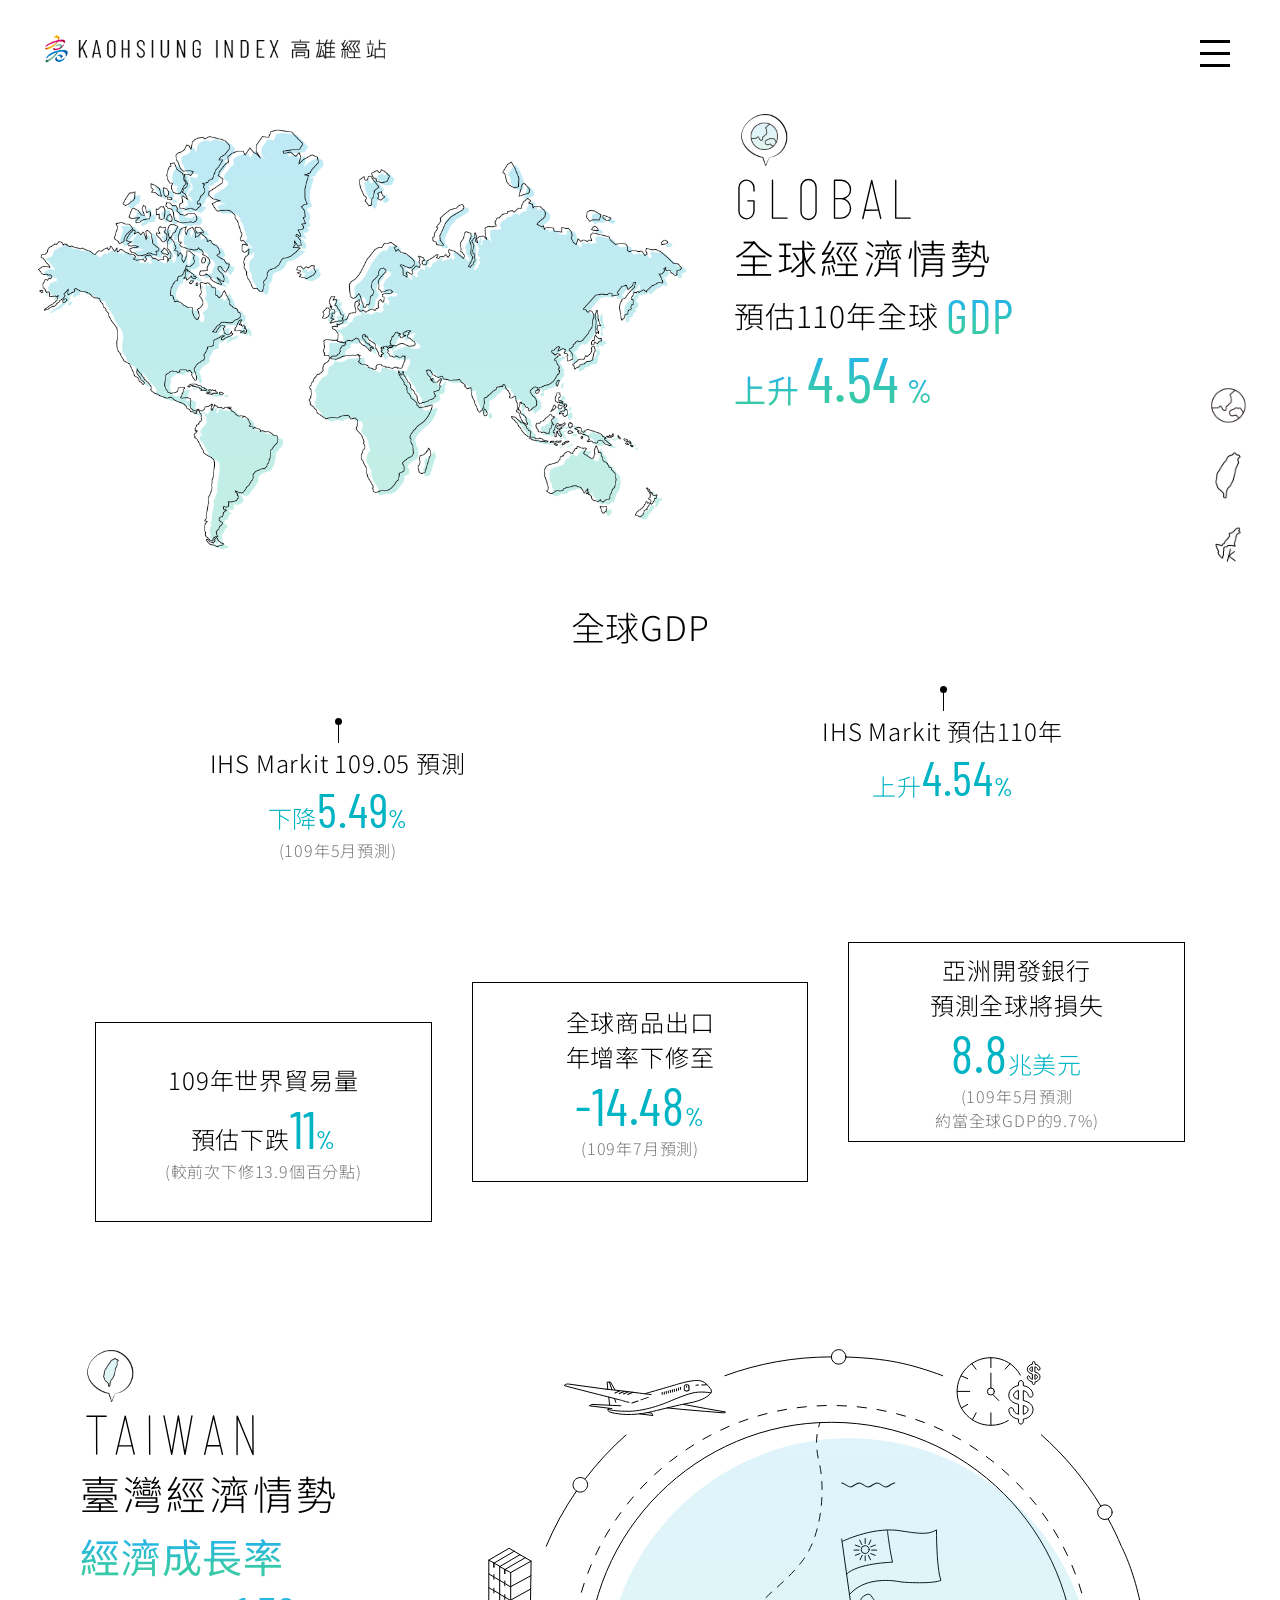
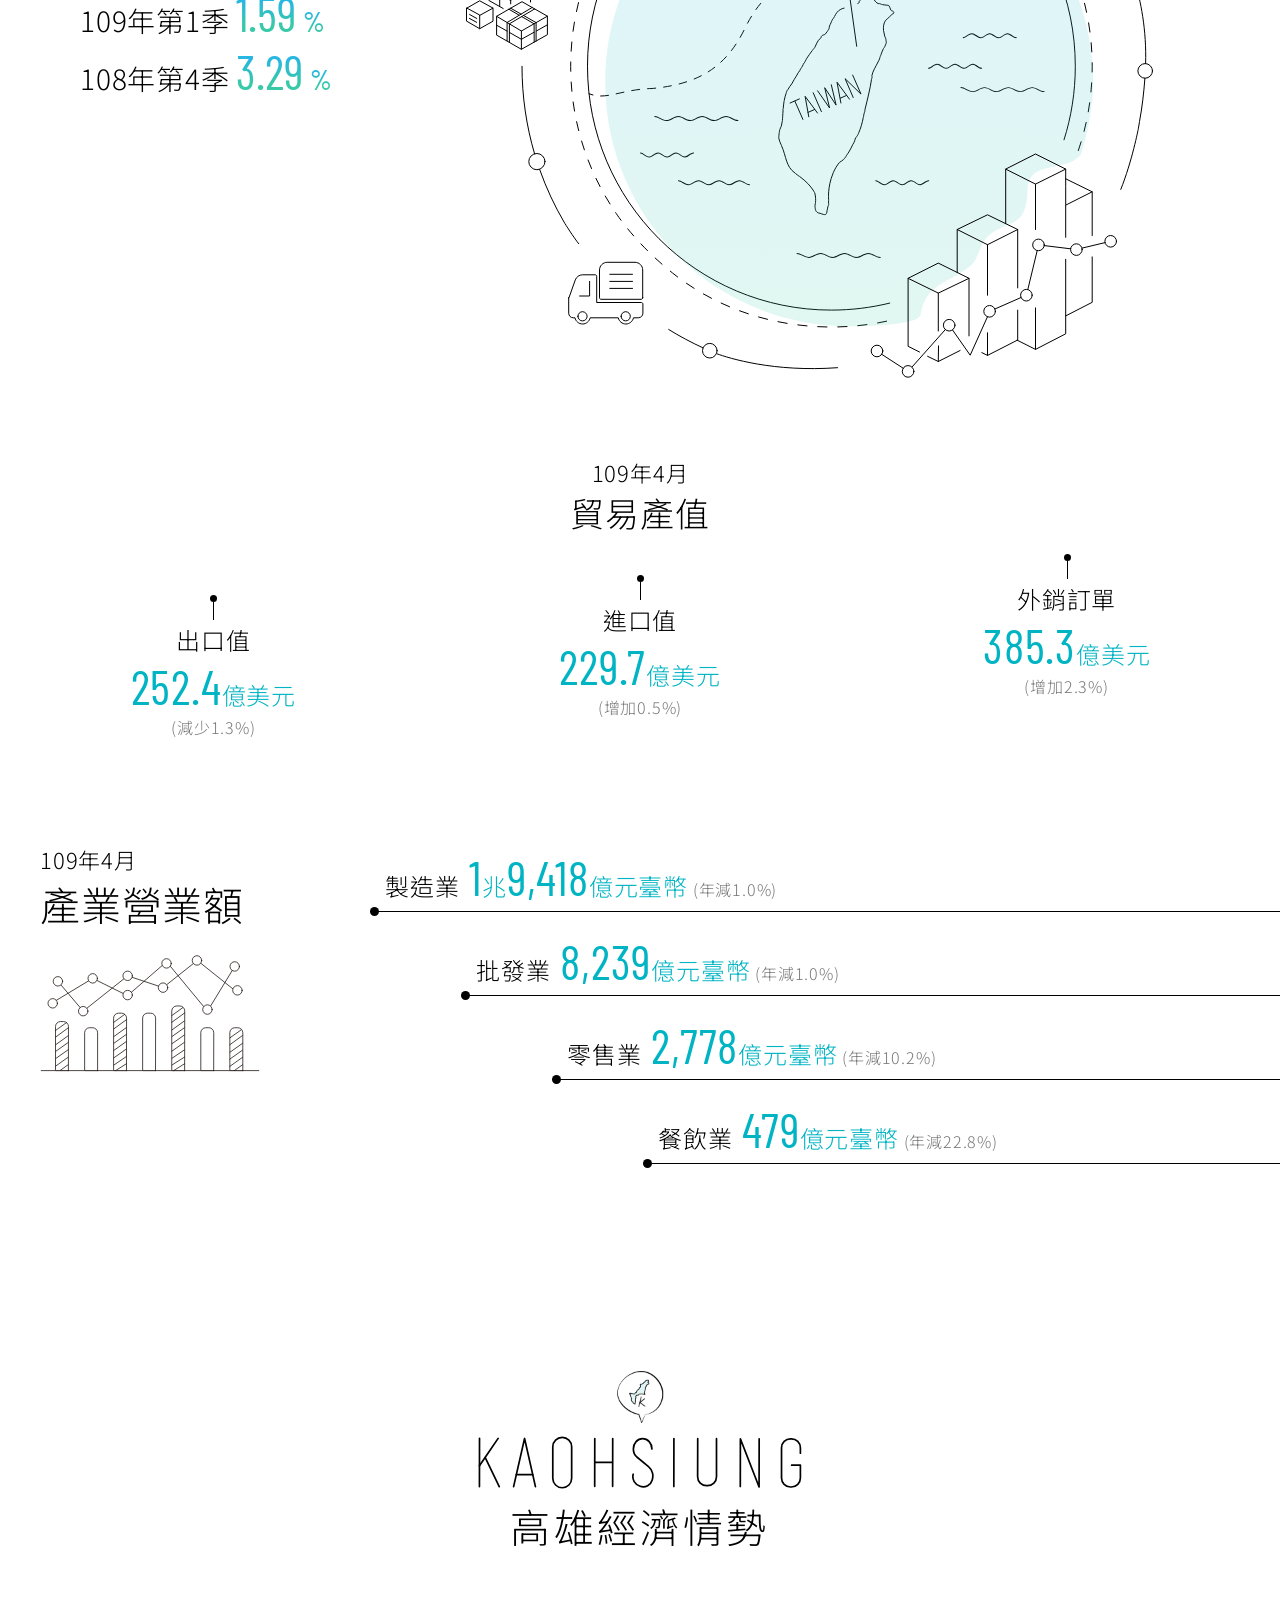
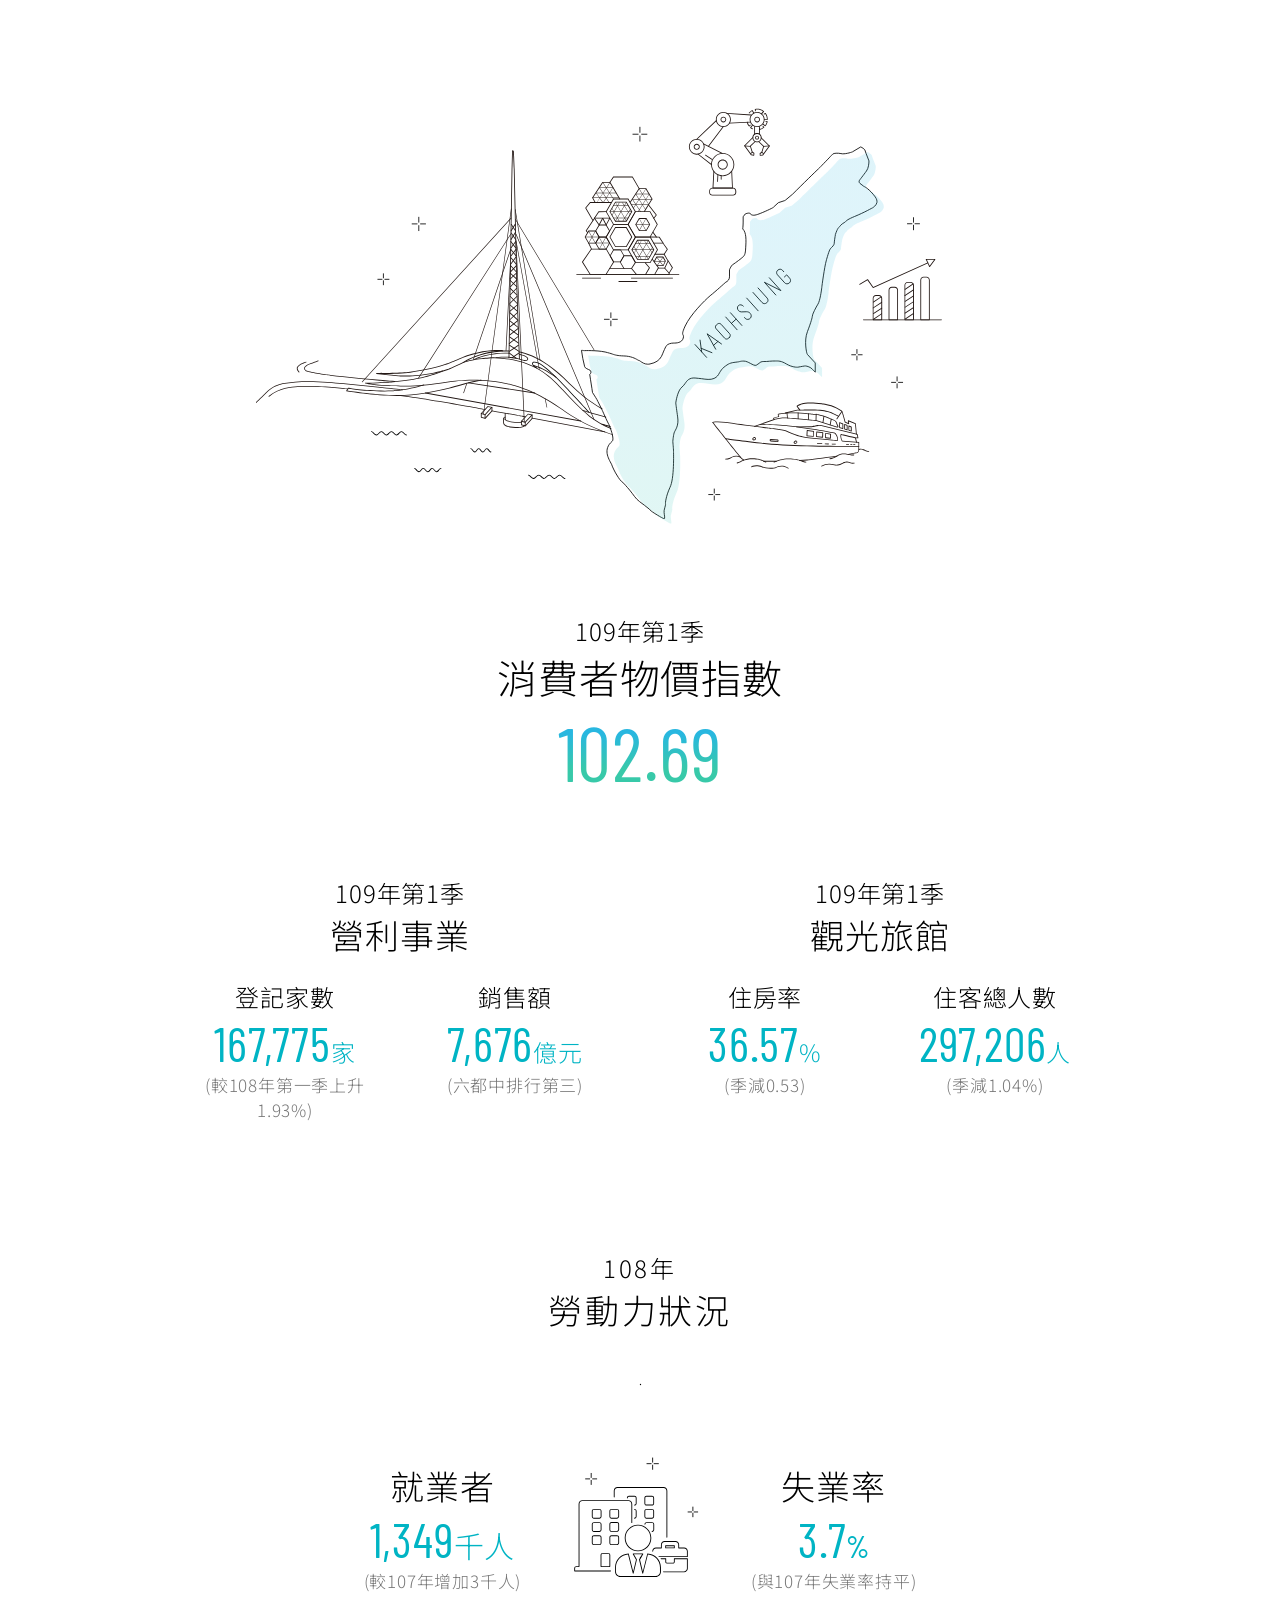
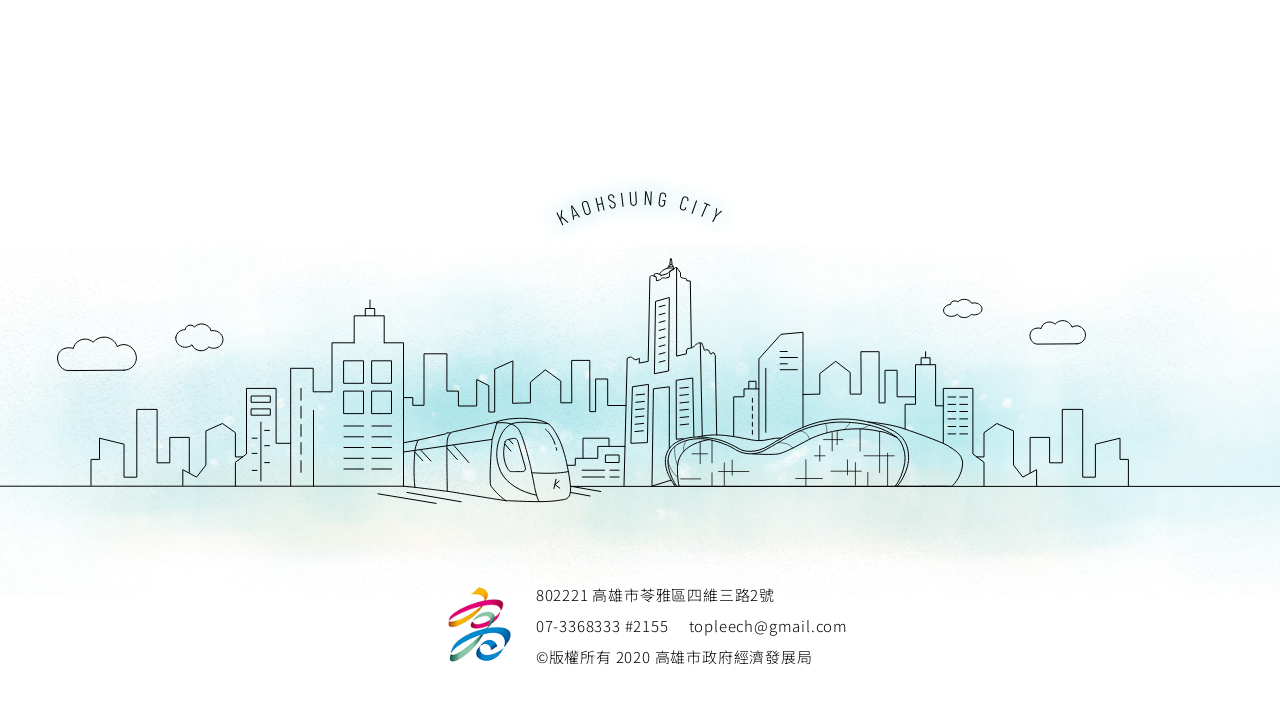
==== kcindex/index.html @ 9dab8d7e "Add files via upload" ====
<!doctype html>
<html lang="zh-Hant-TW">
<head>
<meta charset="utf-8">
<meta http-equiv="content-language" content="zh-Hant-TW" />
<meta name="viewport" content="width=device-width, initial-scale=1.0, user-scalable=no, minimum-scale=1.0, maximum-scale=1.0" />
<meta name="apple-mobile-web-app-capable" content="yes" />
<title>首頁-高雄經站Kaohsiung Index</title>
<link rel="shortcut icon" href="layout/tw/images/favicon.ico" type="image/x-icon"/>
<link href="layout/tw/css/style.css" rel="stylesheet" type="text/css" />
<link href="layout/tw/css/index.css" rel="stylesheet" type="text/css" />
<script src="js/jquery-1.8.1.min.js"></script>
<script src="js/jquery-iifun.js"></script>
<script src="js/wow.min.js"></script>
<script src="js/waypoints.min.js"></script>
<script src="js/jquery.counterup.min.js"></script>

<!-- RWD -->
<link href="layout/tw/css/width_narrow.css" rel="stylesheet" type="text/css" media="only screen and (max-width: 639px)" />
<link href="layout/tw/css/width_wide.css" rel="stylesheet" type="text/css" media="only screen and (min-width: 640px) and (max-width: 1023px)" />
<link href="layout/tw/css/width_desktop.css" rel="stylesheet" type="text/css" media="only screen and (min-width: 1024px)" />

<!-- JS -->
<script>
    //啟動wow動畫
    $(function () {
        // new WOW({ scrollContainer: 'scroll' }).init();
        new WOW({
                callback: function (box) {
                    var dom = $(box);
                    if (dom.hasClass('count_big')) {
                        runCount(dom);
                    }
                }
            }).init();   
    });

    //數字亂跑效果(有小數點的)
    function runCount(dom) {
        dom.find('.count').each(function () {
            $(this).counterUp({
                time: 1200
            });
        });
    } 

    // 右側固定按鈕 
    $(function () {    
        $('.index_fixed_btn').onePageNav({
            changeHash: false
        });
    });
</script>

</head>

<body>
<div id="Wrap">
    <!-- Header start -->
    <header id="Header"><div>
        <h1 class="logo"><a href="index.html" title="高雄經站Kaohsiung Index"><img src="layout/tw/images/logo.png" alt="高雄經站Kaohsiung Index"></a></h1>

        <!-- 漢堡選單 -->
        <div class="Menubar"><span></span></div> 
        <div class="mobileMenuWrap">
            <div class="mobileMenu"><div class="scrollWrap">
                <div class="tt">Menu</div> 
                <div class="mob_search">
                    <div class="text"><input type="text" placeholder="Search" value=""/></div>
                    <div class="btn">
                        <input type="button" value="搜尋" class="btn" title="搜尋" onclick="javascript:window.location.href ='content/tw/search_result.html'"/>
                        <span class="icon"></span>
                    </div>
                </div> 
                <ul class="menu">
                    <li><a href="content/tw/news_list.html">最新消息</a></li> 
                    <li><a href="content/tw/economy_01.html">產經最前線</a></li> 
                    <li><a href="javascript:void(0);">產經面面觀</a>
                        <ul>
                            <li><a href="content/tw/expert_list.html">專家看高雄</a></li>
                            <!-- <li><a href="">智慧城市，高雄好YOUNG！</a></li> -->
                        </ul>
                    </li>  
                    <li><a href="javascript:void(0);">產經雲端服務</a>
                        <ul>
                            <li><a href="content/tw/link_01.html">統計資訊前哨站</a></li>
                            <li><a href="content/tw/link_02.html">高雄市政好站</a></li>
                            <li><a href="content/tw/download_list.html">檔案下載專區</a></li>
                        </ul>
                    </li>                                                                                                 
                </ul>     
            </div></div>   
        </div>

        <!-- 桌機版選單 -->
        <nav id="Menu" class="menu_top"><div>
            <ul>
                <li><a href="content/tw/news_list.html">最新消息</a></li> 
                <li><a href="content/tw/economy_01.html">產經最前線</a></li> 
                <li><a href="javascript:void(0);">產經面面觀</a>
                    <ul>
                        <li><a href="content/tw/expert_list.html">專家看高雄</a></li>
                        <!-- <li><a href="">智慧城市，高雄好YOUNG！</a></li> -->
                    </ul>
                </li>  
                <li><a href="javascript:void(0);">產經雲端服務</a>
                    <ul>
                        <li><a href="content/tw/link_01.html">統計資訊前哨站</a></li>
                        <li><a href="content/tw/link_02.html">高雄市政好站</a></li>
                        <li><a href="content/tw/download_list.html">檔案下載專區</a></li>
                    </ul>
                </li>
                <li class="search"><a href="javascript:void(0);"><span class="icon"></span></a>
                    <ul>
                        <li>
                            <div class="header_search">
                                <div class="text"><input type="text" placeholder="Search" /></div>
                                <div class="btn"><input type="button" value="搜尋" title="搜尋" onclick="javascript:window.location.href ='content/tw/search_result.html'" /><span class="icon"></span></div>
                            </div>
                        </li>
                    </ul>
                </li>                            
            </ul>
        </div></nav>
 
    </div></header><!-- Header end -->

    <!-- 右側固定按鈕 start  -->
    <div class="index_fixed_btn">
        <ul>
            <li class="global"><a href="#page1"><span class="tt">Global</span><span class="img"></span></a></li>
            <li class="taiwan"><a href="#page2"><span class="tt">Taiwan</span><span class="img"></span></a></li>
            <li class="kaohsiung"><a href="#page3"><span class="tt">Kaohsiung</span><span class="img"></span></a></li>
        </ul>
    </div><!-- 右側固定按鈕 end  -->

    <!--IndexCenter start=====-->
    <div id="Center" class="IndexCenter">
        <!-- 全球經濟情勢 -->
        <div id="page1" class="IndexGlobal indexBlock"><div>
            <div class="Main_TOP">
                <div class="titleBox col_right">
                    <div class="icon wow flipInX"><img src="layout/tw/images/icon_title_globe.png"></div>
                    <!-- 線條動畫 (Global文字)-->
                    <div class="font_line fontline-global wow flipInX">
                        <svg id="global" class="svg" xmlns="http://www.w3.org/2000/svg" x="0px" y="0px" viewBox="0 0 260 70" style="enable-background:new 0 0 260 70;">
                            <path d="M27.9,23.3v-4.8c0-6-4.9-10.9-10.9-11l0,0c-6,0-10.9,4.9-11,10.9l0,34.5
                                    c0,6,4.9,10.9,10.9,11l0,0c6,0,10.9-4.9,11-10.9l0-15.2H19"/>
                            <polyline points="54.9,7.5 54.9,62.9 76,62.9"/>
                            <path d="M107.4,64.9L107.4,64.9c-6,0-10.9-4.9-10.9-11l0-36.5c0-6,4.9-10.9,11-10.9l0,0
                                c6,0,10.9,4.9,10.9,11l0,36.5C118.3,60,113.4,64.9,107.4,64.9z"/>
                            <path d="M145.3,34.5h9.9c7.5,0,13.5,6.3,13.5,14.2l0,0c0,7.8-6.1,14.2-13.5,14.2h-9.9l0-55.3h9.9
                                c7.5,0,13.5,6.1,13.5,13.5l0,0c0,6.2-4.2,11.4-9.8,13l-1.9,0.5"/>
                            <polyline points="186.6,63.4 199.6,7.9 212.7,63.3"/>
                            <line x1="189.4" y1="51.4" x2="209.1" y2="51.3"/>
                            <polyline points="234.6,7.5 234.6,62.8 255.7,62.8"/> 
                        </svg>
                    </div> 
                    <div class="title wow flipInX" data-wow-delay="0.2s"><h2>全球經濟情勢</h2></div>
                    <div class="subtitle wow flipInX" data-wow-delay="0.2s"><span>預估110年全球</span><span class="light font-gradual-color">GDP</span></div>
                    <div class="amount wow flipInX" data-wow-delay="0.2s">
                        <div class="font-gradual-color">上升</div>
                        <div class="count_big font-gradual-color wow"><span class="count">4.54</span></div>
                        <div class="font-gradual-color percent">%</div>
                    </div>
                </div>
                <!-- 世界地圖主視覺 -->
                <div class="imgBox col_left">
                    <div class="img wow fadeInDown"><img src="layout/tw/images/img_world_01.png"></div>
                    <div class="img wow fadeInDown" data-wow-delay="0.4s"><img src="layout/tw/images/img_world_02.png"></div>
                    <div class="img wow fadeInDown" data-wow-delay="0.8s"><img src="layout/tw/images/img_world_03.png"></div>
                    <div class="img wow fadeInDown" data-wow-delay="1.2s"><img src="layout/tw/images/img_world_04.png"></div>            
                </div>   
            </div>
            <div class="Content_Box">
                <div class="cont_title wow fadeInDown" data-wow-offest="400">全球GDP</div>
                <div class="data_line_bar">
                    <div class="line line-run-up active_point"></div>
                    <div class="cont"><div>
                        <div class="item wow fadeInDown" data-wow-delay="0.8s" data-wow-duration="0.8s" data-wow-duration="400">
                            <div class="tt">IHS Markit 109.05 預測</div>
                            <div class="amount">下降<span class="data">5.49</span><span class="percent">%</span></div>
                            <div class="remark">(109年5月預測)</div>
                        </div>
                        <div class="item wow fadeInDown" data-wow-delay="1.3s" data-wow-duration="0.8s" data-wow-duration="400">
                            <div class="tt">IHS Markit 預估110年</div>
                            <div class="amount">上升<span class="data">4.54</span><span class="percent">%</span></div>
                        </div>                     
                    </div></div>
                </div>
                <div class="data_col_box">
                    <div class="item wow fadeInDown" data-wow-delay="0.5s" data-wow-duration="1s"><div>
                        <div class="tt">109年世界貿易量<br>預估下跌<span class="data">11</span><span class="percent">%</span></div>
                        <div class="remark">(較前次下修13.9個百分點)</div>
                    </div></div>
                    <div class="item wow fadeInDown" data-wow-delay="0.9s" data-wow-duration="1s" data-wow-offest="300"><div>
                        <div class="tt">全球商品出口<br>年增率下修至<br><span class="data">-14.48</span><span class="percent">%</span></div>
                        <div class="remark">(109年7月預測)</div>
                    </div></div>
                    <div class="item wow fadeInDown" data-wow-delay="1.3s" data-wow-duration="1s" data-wow-offest="400"><div>
                        <div class="tt">亞洲開發銀行<br>預測全球將損失<br><span class="data">8.8</span><span class="color-blue">兆美元</span></div>
                        <div class="remark">(109年5月預測<br>約當全球GDP的9.7%)</div>
                    </div></div>
                </div>
            </div>
        </div></div>

        <!-- 臺灣經濟情勢 -->
        <div id="page2" class="IndexTaiwan indexBlock">
            <div class="Main_TOP"><div>
                <div class="titleBox col_left">
                    <div class="icon wow flipInX"><img src="layout/tw/images/icon_title_taiwan.png"></div>
                    <!-- 線條動畫 (taiwan文字)-->
                    <div class="font_line fontline-taiwan wow flipInX">
                        <svg id="taiwan" class="svg" xmlns="http://www.w3.org/2000/svg" x="0px" y="0px" viewBox="0 0 260 70" style="enable-background:new 0 0 260 70;">
                            <line x1="8.9" y1="7.7" x2="36.8" y2="7.6"/>
                            <line x1="22.9" y1="8.6" x2="23.1" y2="62.8"/>
                            <polyline points="51.7,62.9 64.7,7.5 77.8,62.8"/>
                            <line x1="54.6" y1="50.9" x2="74.3" y2="50.8"/>
                            <line x1="100.1" y1="7.2" x2="100.4" y2="63.2"/>
                            <polyline points="121.2,7.2 132.5,63.3 142.2,7.2 151.8,63.2 162,7.1"/>
                            <polyline points="180.6,63.3 193.5,7.1 206.5,63.2"/>
                            <line x1="184.6" y1="50.7" x2="202.8" y2="50.6"/>
                            <polyline points="227.8,63.6 227.9,7.4 251.1,63.5 250.8,6.8"/>
                        </svg>
                    </div>  
                    <div class="title wow flipInX" data-wow-delay="0.2s"><h2>臺灣經濟情勢</h2></div>
                    <div class="subtitle wow flipInX" data-wow-delay="0.2s"><span class="font-gradual-color">經濟成長率</span></div>
                    <div class="amount wow flipInX" data-wow-delay="0.2s">
                        <div class="item">
                            <div class="text">109年第1季</div>
                            <div class="count_big font-gradual-color wow"><span class="count">1.59</span></div>
                            <div class="font-gradual-color percent">%</div>      
                        </div>
                        <div class="item">
                            <div class="text">108年第4季</div>
                            <div class="count_big font-gradual-color wow"><span class="count">3.29</span></span></div>
                            <div class="font-gradual-color percent">%</div>      
                        </div>
                    </div>
                </div>  
                <div class="imgBox col_right active_point"> 
                    <div class="tw_object">
                        <!-- 臺灣主視覺 -->
                        <svg id="svg_taiwan" xmlns="http://www.w3.org/2000/svg" x="0px" y="0px" viewBox="0 0 700 700" style="enable-background:new 0 0 700 700;">
                            <!-- 台灣 -->
                            <g class="svg-focus-tw">
                                <path class="st6" d="M384.1,302.1c-2.9,0.6-5.3,2.1-7.1,4.3c-1,1.2-1.7,2.5-2.4,3.9c0.1,0-1.2,2.2-1.8,2.8
                                    c-0.6,0.7-1,1.6-1.3,2.5c-0.6,1.8-2.1,3.8-2.3,5.9c-0.1,0.5-0.1,1-0.2,1.4c0.1,0-2,2.9-2.1,3.1c-0.5,0.7-1.1,1.4-1.7,2.2
                                    c-0.5,0.4-1.2,0.7-1.8,0.8c-1.2,0.2-2,1-2.3,2.3c-0.1,0.5-0.5,0.9-0.8,1.3c-0.6,0.7-1.4,1.2-2.1,1.9c-1.6,2-2,4.8-3.4,6.9
                                    c-0.2,0.3-0.4,0.5-0.6,0.8c-0.4,0.5-1.9,2.3-2,2.3c0,0.1-0.1,0.2-0.1,0.3c-0.7,0.8-4.5,6.2-5.6,8c0,0-1.2,2.3-1.8,3.5
                                    c-0.7,0.3-2.1,3.7-3.1,5.3c-0.2,0.1-1.9,2.6-1.7,2.8c-0.4,0.6-0.7,1.2-1.1,1.7c-0.7,0.3-1,1-1.2,1.9c0,0,0,0,0,0
                                    c-2.4,3.8-4.7,7.7-5.9,10c-1.4,1.8-2.7,3.5-3.7,5.4c-0.8,0.4-2,3.7-1.9,4.1c-0.8,2.1-1.4,4.4-1.9,7.1c-0.1,0.4-0.1,0.7-0.2,1.1
                                    c-0.3,2.1-0.6,4.3-0.8,6.9c-0.3,0.3-0.4,0.7-0.2,1.2c0,0,0,0.1,0.1,0.1c-0.4,5.4-0.5,8.4-0.7,10.6c0,0.1-0.1,0.1-0.1,0.2
                                    c0,0,0,0,0.1,0c0,0.3-0.1,0.6-0.1,0.8c0,0-0.1,0-0.1,0c-0.1,0.5-0.2,1-0.3,1.5c-0.1,0.7-0.2,1.3-0.3,2c-0.1,0.4-0.2,0.9-0.4,1.4
                                    c-0.5,1-1,2-1.3,3.1c-0.7,1.5-1.3,8.8-1.1,8.7c0.4,1.8,1.1,4,2.4,6.7c0.1,0.3,0.2,0.5,0.3,0.7c5,11.3,4.2,21,13.6,27.5
                                    c0.2,0.2,0.3,0.3,0.5,0.5c0.6,0.4,1.2,0.9,1.7,1.3c0.2,0.3,1.4,1,2,1.4c0.1,0,0.3,0.2,0.5,0.3c6.2,4.7,10.5,9,13.9,14.4
                                    c0.1,0.2,0.2,0.5,0.3,0.7c0.2,0.3,0.4,0.5,0.5,0.8c0.1,0.1,0.2,0.3,0.3,0.4c0,0,0,0,0,0c2,9-0.2,11.9,0.2,13.7
                                    c0.4,1.7-0.2,6.2,5.1,6.7c5.1,1.9,6.5,2.4,7-2.8c0.4-1.8,0.7-3.1,0.9-4.3c0.3-0.5,0.6-1,0.7-1.6c0.1-0.5-0.1-1.1-0.2-1.7
                                    c0.1-0.6,0.1-1.3,0.1-2c0-0.2,0-0.4,0-0.6c0-1.4,0-3-0.1-5.3c0.1-3.7,0.6-9.9,2.7-16.6c0.7-2,1.5-4,2.2-6
                                    c1.5-3.4,3.4-6.7,5.9-9.8c0,0,0.1-0.1,0.1-0.1c0,0,0.1-0.1,0.1-0.1c1.4-0.9,2.8-1.8,4.1-2.9c0.8-0.6,1.2-1.7,1.9-2.4
                                    c0.5-0.5,0.8-1,0.9-1.5c1.9-2.6,4.1-6.1,6.3-10.9c1-1.3,1.6-2.8,2.1-4.3c0.1-0.5,0.3-0.9,0.4-1.4c0.1-0.4,0.3-0.7,0.4-1.1
                                    c0,0,0,0,0,0c0.4-0.4,0.9-0.9,1.3-1.6c0.2-0.1,1.8-3.1,1.8-3.4c1.8-4,3.5-9.7,4.6-15.4v0c0.1-0.3,0.2-0.5,0.2-0.8
                                    c0.2-0.5,0.2-1.1,0.3-1.7c0-0.1,0-0.2,0-0.2c0.1-0.3,0.1-0.5,0.2-0.8c0,0,0,0,0,0c0.1-0.9,0.9-2.8,0.9-3c0-0.5,0.1-1,0.1-1.6
                                    c2.3-9.5,5.4-21.5,6.5-30.1c0.4-1.2,0.8-2.4,0.4-3.7c0.8-4.5,4.1-9.3,6.1-13.6l0,0c1.1-1.3,2.1-5.2,2.2-5.4c0,0,0.8-1.7,1-2.6
                                    c0.8-2,1.5-3.9,2.2-5.3c0.3-0.4,1.5-2,1.4-2.2c0.7-1.4,1-2.2,1.1-2.7c0.3-0.2,0.5-1.2,0.4-1.5c0,0-0.4-2.9-0.6-4
                                    c-0.2-0.8-0.9-1.4-1-2.2c-0.5-1.9-0.8-3.9-1.2-5.8c0-0.1,0-0.1,0-0.2c-0.3-3.3,0.1-6.6,1.9-9.5c0,0,0,0,0,0
                                    c3.5-3.2,5.6-5.2,6.8-6.4c0.4-0.2,0.7-0.3,1.1-0.5c0,0,0.1,0,0.1,0c0.1-0.5,0.4-0.8,0.4-1.1c-0.2-1.8-2.4-1.6-2.9-2.5
                                    c-0.5-0.9-1.7-4.7-2.3-4.7c-0.1-0.1-0.3-0.1-0.6-0.1c0,0-0.1,0-0.1,0c-1.5-0.1-5.9-0.8-6.2-0.8c0,0-1.6-0.9-2.2-0.9
                                    c-0.4,0-0.9,0-1.3,0c-0.9-0.4-1.7-0.9-2.3-1.6c-0.2-0.2-0.5-0.5-0.7-0.8c0,0,0,0,0-0.1c-0.8-1-1.9-2.1-2.5-3
                                    c-0.2-0.3-0.4-0.6-0.5-0.8c-0.6-0.9-1.2-1.9-1.5-2.1c-0.1,0-0.2-0.1-0.3-0.2c-0.6-0.5-1.9-1.4-4.6-0.1c-0.2,0.1-0.4,0.2-0.7,0.4
                                    c-1,0.6-2.7,1.5-3.4,2.5c-0.4,0.8-0.6,1.2-0.6,1.4c0,0.1,0,0.2-0.1,0.2c-0.2,0.3-0.7,0.8-1.2,1.3c-0.2,0.2-0.4,0.4-0.5,0.5
                                    c-0.1,0.1-0.2,1.2-0.2,1.5l0,0c0,0-0.5,0.4-1.3,0.8"/>
                                <g class="tw_flag">
                                    <line class="st6" x1="396.7" y1="340.3" x2="381.7" y2="233"/>
                                    <path class="st6" d="M382.4,235.4c0,0,28.2-14.1,55.3-11c21.9,3.4,30.2,4.5,38.8-0.5c0,13.6,0.8,40.9,4.4,50.4
                                        c-6.8,3.6-36.3,2.5-42,1.3c-10.6-2-35.6-3.4-49.3,12.8"/>
                                    <path class="st6" d="M427.4,224.2c0,0,1.6,15.6,5.1,32c0,0-35.2,0.9-45.9,11.9"/>
                                    <g>
                                        <circle class="st6" cx="405.2" cy="243.6" r="4"/>
                                        <line class="st6" x1="405.2" y1="237.5" x2="405.2" y2="232.5"/>
                                        <line class="st6" x1="401.8" y1="238.6" x2="399.7" y2="234.1"/>
                                        <line class="st6" x1="399.9" y1="240.8" x2="395.3" y2="239.1"/>
                                        <line class="st6" x1="399" y1="244.1" x2="394" y2="244.1"/>
                                        <line class="st6" x1="402.2" y1="249.3" x2="400.1" y2="253.8"/>
                                        <line class="st6" x1="399.9" y1="247.6" x2="395.3" y2="249.3"/>
                                        <line class="st6" x1="405.2" y1="254.7" x2="405.2" y2="249.8"/>
                                        <line class="st6" x1="408.8" y1="238.6" x2="410.9" y2="234.1"/>
                                        <line class="st6" x1="410.7" y1="240.8" x2="415.3" y2="239.1"/>
                                        <line class="st6" x1="411.6" y1="244.1" x2="416.6" y2="244.1"/>
                                        <line class="st6" x1="408.4" y1="249.3" x2="410.5" y2="253.8"/>
                                        <line class="st6" x1="410.7" y1="247.6" x2="415.3" y2="249.3"/>
                                    </g>
                                </g>
                                <g class="tw_name">
                                    <line class="st5" x1="330.1" y1="397" x2="339.4" y2="392.9"/>
                                    <line class="st5" x1="334.9" y1="395.2" x2="342.9" y2="413.4"/>
                                    <polyline class="st5" points="348.8,410.8 345.1,390.3 357.5,407"/>
                                    <line class="st5" x1="348" y1="406.4" x2="354.6" y2="403.5"/>
                                    <line class="st5" x1="353.2" y1="386.8" x2="361.4" y2="405.6"/>
                                    <polyline class="st5" points="357.6,384.8 369.6,402 364.7,381.7 376.1,399.1 371.3,378.8"/>
                                    <polyline class="st5" points="380.9,397 377,376.2 389.5,393.2"/>
                                    <line class="st5" x1="380.3" y1="392.2" x2="386.4" y2="389.5"/>
                                    <polyline class="st5" points="393.2,391.5 385.1,372.7 401,388.1 392.7,369.1"/>
                                </g>
                            </g>

                            <!-- 中間台灣周圍 -->
                            <g class="svg-around">
                                <path class="st1" d="M430.1,597c-18.8,4.6-38.4,7.1-58.7,7.1c-134.7,0-243.9-109.2-243.9-243.9
                                    s109.2-243.9,243.9-243.9s243.9,109.2,243.9,243.9c0,25.8-4,50.7-11.4,74"/>
                                <g>
                                    <path class="st2" d="M359.8,116.9c-0.3,1.2-0.7,2.4-1.1,3.9"/>
                                    <path class="st3" d="M357.1,128.5c-0.9,6.3-1,14.9,1.9,27.4c6.2,23.8,4.2,72.6-17.3,99.9
                                        c-23.1,29.3-39.1,30.3-56.7,66.4s-42.7,55.7-93,60.3c-25.7,0.6-41.3,9-55.2,7.3"/>
                                    <path class="st2" d="M132.9,389c-1.3-0.3-2.5-0.8-3.8-1.3"/>
                                </g>
                                <path class="st4" d="M618.2,444.9c9.1-26.5,14-55,14-84.6c0-144-116.8-260.8-260.8-260.8
                                    S110.7,216.3,110.7,360.3c0,54,16.4,104.2,44.6,145.8c0,0,19,30.3,57.1,60.8c43.4,34.7,99.2,54.1,159.1,54.1
                                    c19.9,0,39.2-2.2,57.8-6.4"/>

                                <path class="st5" d="M499.2,645"/>
                                <g class="line_tw_wave">
                                    <path d="M584.2,386.1c-2.2,0-4.3-1.1-6.4-2.1c-1.9-1-3.8-1.9-5.5-1.9c-2,0-4,1-5.9,2c-1.9,1-4,2-6,2
                                        c-2.2,0-4.4-1.1-6.4-2.1c-1.9-1-3.7-1.9-5.5-1.9c-2,0-4.1,1-6,2c-2,1-3.9,2-5.9,2c-2.3,0-4.5-1.1-6.6-2.2c-1.9-1-3.7-1.8-5.3-1.8
                                        c-2.1,0-4.2,1.1-6.2,2.1c-2,1-3.8,1.9-5.7,1.9c-2.5,0-4.9-1.2-7-2.3c-1.8-0.9-3.4-1.7-4.9-1.7c-0.3,0-0.5-0.2-0.5-0.5
                                        s0.2-0.5,0.5-0.5c1.7,0,3.5,0.9,5.4,1.9c2.1,1.1,4.2,2.2,6.5,2.2c1.6,0,3.4-0.9,5.2-1.8c2.1-1.1,4.3-2.2,6.7-2.2
                                        c1.9,0,3.8,1,5.8,2c2,1,4,2,6.1,2c1.7,0,3.5-0.9,5.4-1.9c2.1-1,4.2-2.1,6.5-2.1c2,0,4,1,5.9,2c2,1,4,2,6,2c1.8,0,3.6-0.9,5.5-1.9
                                        c2.1-1,4.2-2.1,6.4-2.1c2,0,4,1,6,2c1.9,1,4,2,5.9,2c0.3,0,0.5,0.2,0.5,0.5S584.5,386.1,584.2,386.1z"/>
                                    <path d="M289.7,479.2c-1.9,0-3.7-1.1-5.5-2.1c-1.6-1-3.2-1.9-4.7-1.9c-1.7,0-3.4,1-5,2c-1.7,1-3.4,2-5.2,2
                                        c-1.9,0-3.8-1.1-5.6-2.1c-1.6-1-3.2-1.9-4.6-1.9c-1.7,0-3.4,1-5.1,2c-1.7,1-3.4,2-5.1,2c-2,0-3.9-1.1-5.7-2.2
                                        c-1.6-0.9-3.1-1.8-4.5-1.8c0,0,0,0,0,0c-1.8,0-3.6,1-5.3,2.1c-1.7,1-3.3,1.9-4.9,1.9c-2.2,0-4.2-1.2-6-2.3
                                        c-1.5-0.9-2.9-1.7-4.1-1.7c-0.3,0-0.5-0.2-0.5-0.5s0.2-0.5,0.5-0.5c1.5,0,3,0.9,4.6,1.9c1.8,1,3.6,2.1,5.5,2.1
                                        c1.3,0,2.8-0.9,4.4-1.8c1.8-1.1,3.7-2.2,5.8-2.2c0,0,0,0,0,0c1.7,0,3.3,1,5,2c1.7,1,3.4,2,5.2,2c1.4,0,3-0.9,4.6-1.9
                                        c1.8-1.1,3.6-2.1,5.6-2.1c1.7,0,3.5,1,5.1,2c1.7,1,3.4,2,5,2c1.5,0,3-0.9,4.6-1.9c1.8-1,3.6-2.1,5.5-2.1c1.8,0,3.5,1,5.2,2
                                        c1.6,1,3.4,2,5,2c0.3,0,0.5,0.2,0.5,0.5S289.9,479.2,289.7,479.2z"/>
                                    <path d="M521.6,362.8L521.6,362.8c-1.7,0-3.3-1.1-4.9-2.1c-1.4-1-2.7-1.9-4-1.9l0,0c-1.4,0-2.9,1-4.3,2
                                        c-1.5,1-3,2-4.5,2c-1.8,0-3.4-1.1-5-2.2c-1.4-0.9-2.7-1.8-3.9-1.8c-1.5,0-3,1-4.5,2c-1.5,1-2.9,2-4.4,2c-1.8,0-3.5-1.1-5.1-2.2
                                        c-1.3-0.9-2.6-1.8-3.7-1.8c0,0,0,0,0,0c-1.7,0-3.3,1.1-4.8,2.1c-1.4,1-2.7,1.9-4,1.9c-0.3,0-0.5-0.2-0.5-0.5s0.2-0.5,0.5-0.5
                                        c1,0,2.2-0.8,3.5-1.7c1.6-1.1,3.4-2.3,5.4-2.3c0,0,0,0,0,0c1.4,0,2.8,0.9,4.3,1.9c1.5,1,3,2.1,4.6,2.1c1.2,0,2.5-0.9,3.8-1.8
                                        c1.6-1.1,3.2-2.2,5-2.2c1.5,0,3,1,4.5,2c1.4,1,2.9,2,4.4,2c1.2,0,2.6-0.9,4-1.8c1.6-1.1,3.2-2.2,4.9-2.2c0,0,0,0,0,0
                                        c1.5,0,3.1,1,4.5,2c1.4,1,2.9,2,4.3,2c0.3,0,0.5,0.2,0.5,0.5S521.8,362.8,521.6,362.8z"/>
                                    <path d="M224.9,451.5c-1.7,0-3.3-1.1-4.9-2.2c-1.4-1-2.7-1.8-4-1.8c-1.4,0-2.9,1-4.4,2c-1.5,1-3,2-4.5,2
                                        c-1.8,0-3.4-1.1-5-2.2c-1.4-0.9-2.7-1.8-3.8-1.8c0,0,0,0,0,0c-1.5,0-3.1,1-4.6,2.1c-1.5,1-2.9,1.9-4.3,1.9c-2,0-3.8-1.2-5.4-2.3
                                        c-1.3-0.9-2.5-1.7-3.5-1.7c-0.3,0-0.5-0.2-0.5-0.5s0.2-0.5,0.5-0.5l0,0c1.3,0,2.6,0.9,4,1.9c1.5,1.1,3.1,2.1,4.8,2.1
                                        c1.1,0,2.4-0.9,3.7-1.8c1.6-1.1,3.3-2.2,5.1-2.2c0,0,0,0,0,0c1.5,0,2.9,1,4.4,2c1.5,1,3,2,4.5,2c1.2,0,2.5-0.9,3.9-1.8
                                        c1.6-1.1,3.2-2.2,5-2.2c1.5,0,3.1,1,4.5,2c1.4,1,2.9,2,4.3,2c1.2,0,2.6-0.9,4-1.9c1.6-1.1,3.2-2.1,4.9-2.1c0.3,0,0.5,0.2,0.5,0.5
                                        s-0.2,0.5-0.5,0.5c-1.4,0-2.9,1-4.3,2C228,450.5,226.5,451.5,224.9,451.5z"/>
                                    <path d="M278,415.1c-2.2,0-4.3-1.1-6.4-2.1c-1.9-1-3.8-1.9-5.5-1.9c-2,0-4,1-5.9,2c-1.9,1-4,2-6,2
                                        c-2.2,0-4.4-1.1-6.4-2.1c-1.9-1-3.7-1.9-5.5-1.9c-2,0-4.1,1-6,2c-2,1-3.9,2-5.9,2c-2.3,0-4.5-1.1-6.6-2.2c-1.9-1-3.7-1.8-5.3-1.8
                                        c-2.1,0-4.2,1.1-6.2,2.1c-2,1-3.8,1.9-5.7,1.9c-2.5,0-4.9-1.2-7-2.3c-1.8-0.9-3.4-1.7-4.9-1.7c-0.3,0-0.5-0.2-0.5-0.5
                                        s0.2-0.5,0.5-0.5c1.7,0,3.5,0.9,5.4,1.8c2.1,1.1,4.2,2.2,6.5,2.2c1.6,0,3.4-0.9,5.2-1.8c2.1-1.1,4.3-2.2,6.7-2.2
                                        c1.9,0,3.8,1,5.8,2c2,1,4,2,6.1,2c1.7,0,3.5-0.9,5.4-1.9c2.1-1,4.2-2.1,6.5-2.1c2,0,4,1,5.9,2c2,1,4,2,6,2c1.8,0,3.6-0.9,5.5-1.9
                                        c2.1-1,4.2-2.1,6.4-2.1c2,0,4,1,6,2c1.9,1,4,2,5.9,2c0.3,0,0.5,0.2,0.5,0.5S278.3,415.1,278,415.1z"/>
                                    <path d="M460.1,479.2c-1.7,0-3.3-1.1-4.9-2.2c-1.4-1-2.7-1.8-4-1.8c-1.4,0-2.9,1-4.4,2c-1.5,1-3,2-4.5,2
                                        c-1.8,0-3.4-1.1-5-2.2c-1.4-0.9-2.7-1.8-3.8-1.8c-1.5,0-3.1,1-4.6,2.1c-1.5,1-2.9,1.9-4.3,1.9c-2,0-3.8-1.2-5.4-2.3
                                        c-1.3-0.9-2.5-1.7-3.5-1.7c-0.3,0-0.5-0.2-0.5-0.5s0.2-0.5,0.5-0.5c1.3,0,2.6,0.9,4,1.9c1.5,1.1,3.1,2.1,4.8,2.1
                                        c1.1,0,2.4-0.9,3.7-1.8c1.6-1.1,3.3-2.2,5.1-2.2c1.5,0,2.9,1,4.4,2c1.5,1,3,2,4.5,2c1.2,0,2.5-0.9,3.9-1.8c1.6-1.1,3.2-2.2,5-2.2
                                        c1.5,0,3.1,1,4.5,2c1.4,1,2.9,2,4.3,2c1.2,0,2.6-0.9,4-1.9c1.6-1.1,3.2-2.1,4.9-2.1c0.3,0,0.5,0.2,0.5,0.5s-0.2,0.5-0.5,0.5
                                        c-1.4,0-2.9,1-4.3,2C463.1,478.1,461.6,479.2,460.1,479.2z"/>
                                    <path d="M556.2,332.2L556.2,332.2c-1.7,0-3.3-1.1-4.9-2.1c-1.4-1-2.7-1.9-4-1.9c-1.4,0-2.9,1-4.3,2
                                        c-1.5,1-3,2-4.5,2c-1.8,0-3.4-1.1-5-2.2c-1.4-0.9-2.7-1.8-3.9-1.8c-1.5,0-3,1-4.5,2c-1.5,1-2.9,2-4.4,2c-1.8,0-3.5-1.1-5.1-2.2
                                        c-1.3-0.9-2.6-1.8-3.7-1.8c-1.7,0-3.3,1.1-4.8,2.1c-1.4,1-2.7,1.9-4,1.9c-0.3,0-0.5-0.2-0.5-0.5s0.2-0.5,0.5-0.5
                                        c1,0,2.2-0.8,3.5-1.7c1.6-1.1,3.4-2.3,5.4-2.3c1.4,0,2.8,0.9,4.3,1.9c1.5,1,3,2.1,4.6,2.1c1.2,0,2.5-0.9,3.9-1.8
                                        c1.6-1.1,3.2-2.2,5-2.2c1.5,0,3,1,4.5,2c1.4,1,2.9,2,4.4,2c1.2,0,2.6-0.9,4-1.8c1.6-1.1,3.2-2.2,4.9-2.2c1.5,0,3.1,1,4.5,2
                                        c1.4,1,2.9,2,4.3,2c0.3,0,0.5,0.2,0.5,0.5C556.7,332,556.5,332.2,556.2,332.2z"/>
                                    <path d="M420.3,551.9c-2.2,0-4.3-1.1-6.4-2.1c-1.9-1-3.8-1.9-5.5-1.9c-2,0-4,1-5.9,2c-1.9,1-4,2-6,2
                                        c-2.2,0-4.4-1.1-6.4-2.1c-1.9-1-3.7-1.9-5.5-1.9h0c-2,0-4.1,1-6,2c-2,1-3.9,2-5.9,2c-2.3,0-4.5-1.1-6.6-2.2
                                        c-1.9-1-3.7-1.8-5.3-1.8c-2.1,0-4.2,1.1-6.2,2.1c-2,1-3.8,1.9-5.7,1.9c0,0,0,0,0,0c-2.5,0-4.9-1.2-7-2.3c-1.8-0.9-3.4-1.7-4.9-1.7
                                        c-0.3,0-0.5-0.2-0.5-0.5s0.2-0.5,0.5-0.5c1.7,0,3.5,0.9,5.4,1.8c2.1,1.1,4.2,2.2,6.5,2.2c0,0,0,0,0,0c1.6,0,3.4-0.9,5.2-1.8
                                        c2.1-1.1,4.3-2.2,6.7-2.2c1.9,0,3.8,1,5.8,2c2,1,4,2,6.1,2c1.7,0,3.5-0.9,5.4-1.9c2.1-1,4.2-2.1,6.5-2.1c0,0,0,0,0,0
                                        c2,0,4,1,5.9,2c2,1,4,2,6,2c1.8,0,3.6-0.9,5.5-1.9c2.1-1,4.2-2.1,6.4-2.1c2,0,4,1,6,2c1.9,1,4,2,5.9,2c0.3,0,0.5,0.2,0.5,0.5
                                        S420.6,551.9,420.3,551.9z"/>
                                    <path d="M426.1,181.4c-1.7,0-3.3-1.1-4.9-2.2c-1.4-1-2.7-1.8-4-1.8c-1.4,0-2.9,1-4.4,2c-1.5,1-3,2-4.5,2
                                        c-1.8,0-3.4-1.1-5-2.2c-1.4-0.9-2.7-1.8-3.8-1.8c-1.5,0-3.1,1-4.6,2.1c-1.5,1-2.9,1.9-4.3,1.9c-2,0-3.8-1.2-5.4-2.3
                                        c-1.3-0.9-2.5-1.7-3.5-1.7c-0.3,0-0.5-0.2-0.5-0.5s0.2-0.5,0.5-0.5c1.3,0,2.6,0.9,4,1.9c1.5,1.1,3.1,2.1,4.8,2.1
                                        c1.1,0,2.4-0.9,3.7-1.8c1.6-1.1,3.3-2.2,5.1-2.2c1.5,0,2.9,1,4.4,2c1.5,1,3,2,4.5,2c1.2,0,2.5-0.9,3.9-1.8c1.6-1.1,3.2-2.2,5-2.2
                                        c1.5,0,3,1,4.5,2c1.4,1,2.9,2,4.3,2c1.2,0,2.6-0.9,4-1.9c1.6-1.1,3.2-2.1,4.9-2.1c0,0,0,0,0,0c0.3,0,0.5,0.2,0.5,0.5
                                        c0,0.3-0.2,0.5-0.5,0.5l0,0c0,0,0,0,0,0c-1.4,0-2.9,1-4.3,2C429.2,180.3,427.6,181.4,426.1,181.4z"/>
                                </g> 
                                <path class="st5" d="M650.7,535.3"/>
                            </g>

                            <!-- 圈圈 -->
                            <g class="svg-circle">
                                <g>
                                    <g>
                                        <g>
                                            <path class="st6" d="M264.9,69.7c33.2-12.2,69.1-18.8,106.5-18.8"/>
                                            <path class="st1" d="M125.2,172.9c12.2-16,26-30.9,41.1-44.2"/>
                                            <path class="st1" d="M125.2,172.9"/>
                                            <path class="st1" d="M86.1,240.5c8.2-19.6,18.4-38.2,30.4-55.5"/>
                                            <path class="st7" d="M79.7,463.6c6.6,18.7,15,36.6,24.9,53.4c0,0,8.9,14.3,14.1,20.7"/>
                                            <path class="st7" d="M62,360.3c0,30.4,4.4,59.8,12.6,87.6"/>
                                            <path class="st7" d="M242.9,641.8c-11.8-5.4-23.2-11.5-34.2-18.3"/>
                                        </g>
                                        <g>
                                            <path class="st6" d="M482.7,69.7C449.5,57.5,427,52.4,385.9,51"/>
                                            <path class="st7" d="M640.9,200.2c-16.2-26.7-36.3-50.8-59.6-71.4"/>
                                            <path class="st7" d="M685.6,357.6c2.2-68-24.2-117.2-24.2-117.2c-3.9-9.4-8.3-18.5-13.2-27.4"/>
                                            <path class="st7" d="M660.8,483.4c11.3-28.3,17.5-60.5,17.5-60.5l1.2-7.3c2.6-14.1,4.3-28.6,5.4-43.3"/>
                                        </g>
                                    </g>
                                    <path class="st5" d="M116.4,185c-1.5-0.9-2.6-2.4-3.1-4.2c-1.1-3.9,1.2-7.9,5-9c3.9-1.1,7.9,1.2,9,5
                                        c1.1,3.9-1.2,7.9-5,9C120.2,186.4,118.1,186.1,116.4,185"/>
                                    <circle class="st5" cx="76.9" cy="455.6" r="8.1"/>
                                    <circle class="st5" cx="249.8" cy="644.7" r="7.3"/>
                                    <circle class="st5" cx="644.9" cy="206.2" r="7.3"/>
                                    <circle class="st5" cx="378.7" cy="50.9" r="7.3"/>
                                    <path class="st7" d="M257,647.8c11.5,4.2,56.7,18.6,120.5,13.9"/>
                                    <circle class="st5" cx="685.2" cy="364.9" r="7.3"/>
                                </g>
                            </g>

                            <!-- 背景 -->
                            <g class="svg-bg">
                                <linearGradient id="bg-gradient" gradientUnits="userSpaceOnUse" x1="389.1852" y1="153.4726" x2="389.1852" y2="598.3546">
                                    <stop offset="0" class="color_01" />
                                    <stop offset="0.94" class="color_02" />
                                    <stop offset="1" class="color_03" />
                                </linearGradient>
                                <path d="M460.5,609.3c-0.6,3.7-11.6,6.3-15.2,7c-17.6,3.4-38.1,4-56.1,4c-134.8,0-244-109.2-244-244
                                    c0-134.4,109.6-244,244-244c134.8,0,244,109.2,244,244c0,23.7-5.3,49.2-11.9,71.3c-1.1,3.6-10.4,9.2-14.1,9.9
                                    c-9.4,1.8-13.5,3.2-19.1,4.6c-10.5,2.5-18.1,5.5-20.5,19.1c-0.6,3.3,0.8,22.1-7.8,30.4c-9.9,9.6-17.7,6.4-32.2,19
                                    c-7.1,6.2-9.6,21.6-14.2,26.3c-8.9,9.3-24.1,15.8-30.2,19.7C473.8,582.5,463.5,589.8,460.5,609.3z"/>
                            </g>
                        </svg>  
                    </div>

                    <div class="tw_object wow rotateIn" data-wow-delay="2s" data-wow-duration="1.5s">
                        <svg id="svg_taiwan" xmlns="http://www.w3.org/2000/svg" x="0px" y="0px" viewBox="0 0 700 700" style="enable-background:new 0 0 700 700;">
                            <!-- 圖表 -->
                            <g class="svg-chart">
                                <g>
                                    <g>
                                        <path class="st5" d="M571.8,528.8"/>
                                        <path class="st5" d="M590.6,495.2"/>
                                        <path class="st5" d="M602.1,501"/>
                                        <polyline class="st5" points="605.7,472.8 632.2,485.8 605.8,499.1"/>
                                        <path class="st5" d="M605.7,472.8"/>
                                        <path class="st5" d="M590.6,476.7"/>
                                        <polyline class="st5" points="632.2,550.9 632.2,596.3 605.7,609.9"/>
                                        <line class="st5" x1="632.2" y1="485.8" x2="632.2" y2="529.5"/>
                                    </g>
                                    <g>
                                        <polyline class="st5" points="467.6,650.3 478.3,655.5 478.5,639.9"/>
                                        <polyline class="st5" points="478.3,625 478.3,587.1 448.1,572.3 448.1,640.3 459.5,646"/>
                                        <line class="st5" x1="500.1" y1="644.5" x2="478.3" y2="655.5"/>
                                        <polyline class="st5" points="478.3,587.1 509,572.3 509,629.9"/>
                                        <polyline class="st5" points="448.1,572.3 478.3,557.1 509,572.3"/>
                                    </g>
                                    <g>
                                        <polyline class="st5" points="527.5,589.2 527.5,538.7 497.2,523.5 497.2,566.5"/>
                                        <polyline class="st5" points="521.8,646.6 527.5,649.4 527.5,626.8"/>
                                        <polyline class="st5" points="497.2,523.5 527.5,508.8 557.7,523.5 527.5,538.7"/>
                                        <polyline class="st5" points="557.7,604.1 557.7,634 527.5,649.4"/>
                                        <line class="st5" x1="557.7" y1="523.5" x2="557.7" y2="581.9"/>
                                    </g>
                                    <g>
                                        <polyline class="st5" points="575.5,523.5 575.5,478.1 545.7,463.1 545.7,517.6"/>
                                        <polyline class="st5" points="557.2,634.2 575.5,643.4 575.5,601.9"/>
                                        <polyline class="st5" points="605.7,553.3 605.7,627.8 575.5,643.4"/>
                                        <polyline class="st5" points="575.5,478.1 605.7,463.1 605.7,480.3 605.7,498.8 605.7,531.3"/>
                                        <polyline class="st5" points="545.7,463.1 575.5,448 605.7,463.1"/>
                                    </g>
                                </g>
                                <g>
                                    <line class="st5" x1="443.3" y1="662.3" x2="421.7" y2="648.3"/>
                                    <g>
                                        <line class="st5" x1="622.1" y1="542.1" x2="645.1" y2="536.6"/>
                                        <line class="st5" x1="584.3" y1="539.6" x2="610.6" y2="542.8"/>
                                        <line class="st5" x1="567.8" y1="583.6" x2="577.2" y2="544.6"/>
                                        <line class="st5" x1="534.9" y1="603" x2="561.1" y2="591.5"/>
                                        <polyline class="st5" points="492.5,623.9 510.2,649.2 527.5,610.7"/>
                                        <line class="st5" x1="452.3" y1="660.7" x2="485.4" y2="623.5"/>
                                        <circle class="st5" cx="489.2" cy="619.2" r="5.8"/>
                                        <circle class="st5" cx="529.6" cy="605.3" r="5.8"/>
                                        <circle class="st5" cx="566.4" cy="589.2" r="5.8"/>
                                        <circle class="st5" cx="578.5" cy="538.9" r="5.8"/>
                                        <circle class="st5" cx="616.4" cy="543.6" r="5.8"/>
                                        <circle class="st5" cx="650.7" cy="535.3" r="5.8"/>
                                        <circle class="st5" cx="448.1" cy="665.4" r="5.8"/>
                                    </g>
                                    <circle class="st5" cx="417" cy="645" r="5.8"/>
                                </g>
                            </g>

                            <!-- 車子 -->
                            <g class="svg-car">
                                <path class="st6" d="M108.7,591.8v15.4c0,2.6,2.1,4.6,4.6,4.6h1.7c0.7,3.5,3.8,6.2,7.6,6.2
                                    c3.7,0,6.8-2.7,7.6-6.2h28.1c0.7,3.5,3.8,6.2,7.6,6.2c3.7,0,6.8-2.7,7.6-6.2h4.8c2.6,0,4.6-2.1,4.6-4.6V598
                                    c0-0.9-0.7-1.5-1.5-1.5h-44.7v-26.2c0-0.9-0.7-1.5-1.5-1.5h-12.6c-3.3,0-6.2,2.1-7.3,5.1l-6.2,17.5
                                    C108.7,591.5,108.7,591.6,108.7,591.8z M161.1,610.3c0-2.6,2.1-4.6,4.6-4.6s4.6,2.1,4.6,4.6c0,2.6-2.1,4.6-4.6,4.6
                                    S161.1,612.9,161.1,610.3z M117.9,610.3c0-2.6,2.1-4.6,4.6-4.6s4.6,2.1,4.6,4.6c0,2.6-2.1,4.6-4.6,4.6S117.9,612.9,117.9,610.3z
                                     M182.7,591.8v-27.8c0-4.2-3.5-7.7-7.7-7.7h-27.8c-4.2,0-7.7,3.5-7.7,7.7v27.8c0,0.9,0.7,1.5,1.5,1.5h40.1
                                    C182,593.4,182.7,592.7,182.7,591.8z M119.6,590h10v-14.6"/>
                                <g>
                                    <line class="st6" x1="149.8" y1="568.3" x2="172.5" y2="568.3"/>
                                    <line class="st6" x1="149.8" y1="575.4" x2="172.5" y2="575.4"/>
                                    <line class="st6" x1="149.8" y1="582.4" x2="172.5" y2="582.4"/>
                                </g>
                            </g>

                            <!-- 包裹 -->
                            <g class="svg-package">
                                <g>
                                    <polyline class="st5" points="76.4,325 87.4,318.8 87.4,310.2 62,295.7 36.6,310.3 36.6,319.2 47.1,325.1"/>
                                    <polyline class="st5" points="49.4,326.4 61.4,333.3 74.1,326.2"/>
                                    <polyline class="st5" points="36.6,310.3 61.4,325 87.4,310.2"/>
                                    <line class="st5" x1="61.4" y1="325" x2="61.4" y2="343.1"/>
                                    <polyline class="st5" points="36.6,319.2 36.6,329.1 61.4,343.3 87.4,328.7 87.4,318.8"/>
                                    <path class="st5" d="M77.7,327.7"/>
                                    <path class="st5" d="M84.4,324"/>
                                    <polyline class="st5" points="72.1,301.5 47.1,316.5 47.1,334.8"/>
                                    <polyline class="st5" points="74.7,302.9 49.4,317.8 49.4,336.1"/>
                                    <polyline class="st5" points="61.7,310.6 74.1,317.8 74.2,336.1"/>
                                    <line class="st5" x1="48.9" y1="303.2" x2="59" y2="309.1"/>
                                    <polyline class="st5" points="63.6,309.5 76.1,316.6 76.1,335.1"/>
                                    <line class="st5" x1="50.7" y1="302.2" x2="61.1" y2="308.1"/>
                                </g>
                                <g>
                                    <g>
                                        <g>
                                            <polyline class="st5" points="70.5,296 71.1,255.1 60,248.7 39.7,260.6 39.7,273.2 39.7,300.3"/>
                                            <polyline class="st5" points="39.7,260.6 50.7,266.6 71.1,255.1"/>
                                            <line class="st5" x1="50.7" y1="266.6" x2="50.7" y2="297.9"/>
                                            <polyline class="st5" points="39.7,274.3 50.4,280.8 70.9,269.7"/>
                                            <polyline class="st5" points="39.7,288.2 50.4,294.3 70.7,283"/>
                                        </g>
                                        <path class="st5" d="M44.8,263.6v4.3V263.6z"/>
                                        <line class="st5" x1="65.2" y1="251.7" x2="44.8" y2="263.6"/>
                                        <line class="st5" x1="44.8" y1="275" x2="44.8" y2="279.8"/>
                                        <line class="st5" x1="44.8" y1="288.6" x2="44.8" y2="293.4"/>
                                    </g>
                                    <g>
                                        <g>
                                            <polyline class="st5" points="60.1,248.7 49.1,242.3 28.8,254.1 28.8,266.7 28.8,294.4 43.2,302.5"/>
                                            <line class="st5" x1="28.8" y1="254.1" x2="39.8" y2="260.3"/>
                                            <line class="st5" x1="28.8" y1="267.8" x2="39.5" y2="274.4"/>
                                            <line class="st5" x1="28.8" y1="281.7" x2="39.5" y2="287.8"/>
                                        </g>
                                        <path class="st5" d="M33.9,257.2v4.3V257.2z"/>
                                        <line class="st5" x1="54.3" y1="245.2" x2="33.9" y2="257.2"/>
                                        <line class="st5" x1="33.9" y1="268.6" x2="33.9" y2="273.3"/>
                                        <line class="st5" x1="33.9" y1="282.2" x2="33.9" y2="286.9"/>
                                    </g>
                                </g>
                                <g>
                                    <polygon class="st5" points="6.5,302.3 6.5,315.1 19.7,322.7 19.7,309.4"/>
                                    <polyline class="st5" points="6.5,302.3 19.7,294.8 33,302.1 19.7,309.4"/>
                                    <polyline class="st5" points="33,302.1 33,315.2 19.7,322.7"/>
                                    <line class="st5" x1="16.8" y1="312.5" x2="9.6" y2="308.5"/>
                                    <line class="st5" x1="16.6" y1="316.3" x2="9.4" y2="312.4"/>
                                </g>
                            </g>

                            <!-- 飛機 -->
                            <g class="svg-airplane">
                                <path class="st6" d="M191.1,88.6c0,0-35.7-4.7-44.9-5.4"/>
                                <path class="st6" d="M146.2,83.2L108.2,78c0,0-3.1-0.2-4,1.5c2,0.9,56.2,14.5,56.2,14.5s6.4,2,8.6,2.4"/>
                                <line class="st6" x1="149.6" y1="99.2" x2="148.8" y2="91.1"/>
                                <polyline class="st6" points="147.8,83.4 147.1,76.1 150.5,76.1 155,84"/>
                                <polyline class="st6" points="160.9,99.8 132.1,98.4 129.4,99.8 151.9,102.6"/>
                                <path class="st6" d="M148.7,102.3l-0.8,1.2c0,0-1.1,2,5.1,3.4c6.2,1.3,18.4,3.1,36.1-0.6c7.6-1.8,26.1-6.4,33.7-8
                                    c8.4-1.8,21.6-3.5,27.6-10.8c1.5-1.7,1-3.6,0.4-4.3c0,0-5-7.3-9.6-8.2c-2.8-0.6-7.3-1.5-22.7,2.9c-9.3,2.9-33.3,9.7-33.3,9.7"/>
                                <path class="st6" d="M251,86.8c0,0-10.6-1.9-19,0.3c-8.4,2.3-16.4,5.8-20.8,7.6c-4.4,1.8-23.3,10.1-42,10.6
                                    c-11.3,0-16.5-0.8-21-1.8"/>
                                <g>
                                    <path d="M202.2,89.1c-0.3,0-0.5-0.2-0.5-0.5v-2.2c0-0.3,0.2-0.5,0.5-0.5s0.5,0.2,0.5,0.5v2.2
                                        C202.7,88.9,202.5,89.1,202.2,89.1z"/>
                                    <path d="M204.3,88.7c-0.3,0-0.5-0.2-0.5-0.5V86c0-0.3,0.2-0.5,0.5-0.5s0.5,0.2,0.5,0.5v2.2
                                        C204.8,88.5,204.5,88.7,204.3,88.7z"/>
                                    <path d="M206.3,88.1c-0.3,0-0.5-0.2-0.5-0.5v-2.2c0-0.3,0.2-0.5,0.5-0.5s0.5,0.2,0.5,0.5v2.2
                                        C206.8,87.9,206.6,88.1,206.3,88.1z"/>
                                    <path d="M208.3,87.6c-0.3,0-0.5-0.2-0.5-0.5v-2.2c0-0.3,0.2-0.5,0.5-0.5s0.5,0.2,0.5,0.5v2.2
                                        C208.8,87.4,208.6,87.6,208.3,87.6z"/>
                                    <path d="M210.4,87c-0.3,0-0.5-0.2-0.5-0.5v-2.2c0-0.3,0.2-0.5,0.5-0.5s0.5,0.2,0.5,0.5v2.2
                                        C210.9,86.7,210.6,87,210.4,87z"/>
                                    <path d="M212.4,86.5c-0.3,0-0.5-0.2-0.5-0.5v-2.2c0-0.3,0.2-0.5,0.5-0.5s0.5,0.2,0.5,0.5V86
                                        C212.9,86.3,212.7,86.5,212.4,86.5z"/>
                                    <path d="M214.4,85.9c-0.3,0-0.5-0.2-0.5-0.5v-2.2c0-0.3,0.2-0.5,0.5-0.5s0.5,0.2,0.5,0.5v2.2
                                        C214.9,85.6,214.7,85.9,214.4,85.9z"/>
                                    <path d="M216.5,85.4c-0.3,0-0.5-0.2-0.5-0.5v-2.2c0-0.3,0.2-0.5,0.5-0.5s0.5,0.2,0.5,0.5v2.2
                                        C217,85.2,216.7,85.4,216.5,85.4z"/>
                                    <path d="M218.5,84.8c-0.3,0-0.5-0.2-0.5-0.5V82c0-0.3,0.2-0.5,0.5-0.5s0.5,0.2,0.5,0.5v2.2
                                        C219,84.5,218.8,84.8,218.5,84.8z"/>
                                    <path d="M220.5,84c-0.3,0-0.5-0.2-0.5-0.5v-2.2c0-0.3,0.2-0.5,0.5-0.5s0.5,0.2,0.5,0.5v2.2
                                        C221,83.8,220.8,84,220.5,84z"/>
                                </g>
                                <polyline class="st6" points="179.8,107.9 192.9,109.5 191.6,107 187.9,106.6"/>
                                <polyline class="st6" points="223.5,98.4 246.7,102.7 265.6,106 264.3,106.9 245.6,105.4 222.2,103.4 
                                    207.2,101.9"/>
                                <path d="M155,87.6c-0.2,0-0.4-0.1-0.5-0.3c-0.1-0.3,0-0.5,0.2-0.7l4.8-2.2c0.3-0.1,0.5,0,0.7,0.2
                                    c0.1,0.3,0,0.5-0.2,0.7l-4.8,2.2C155.2,87.6,155.1,87.6,155,87.6z"/>
                                <path d="M159.2,88.1c-0.2,0-0.4-0.1-0.5-0.3c-0.1-0.3,0-0.5,0.3-0.7l5-2.2c0.3-0.1,0.5,0,0.7,0.3
                                    c0.1,0.3,0,0.5-0.3,0.7l-5,2.2C159.3,88.1,159.2,88.1,159.2,88.1z"/>
                                <path d="M163.5,88.6c-0.2,0-0.4-0.1-0.5-0.3c-0.1-0.3,0-0.5,0.2-0.7l4.8-2.2c0.3-0.1,0.5,0,0.7,0.2
                                    c0.1,0.3,0,0.5-0.2,0.7l-4.8,2.2C163.7,88.6,163.6,88.6,163.5,88.6z"/>
                                <path d="M167.7,89c-0.2,0-0.4-0.1-0.5-0.3c-0.1-0.3,0-0.5,0.3-0.7l5-2.2c0.3-0.1,0.5,0,0.7,0.3
                                    c0.1,0.3,0,0.5-0.3,0.7l-5,2.2C167.8,89,167.7,89,167.7,89z"/>
                                <line class="st6" x1="149.4" y1="76.1" x2="151.9" y2="83.8"/>
                                <line class="st6" x1="154.6" y1="92.6" x2="155.8" y2="96.2"/>
                                <path d="M226.6,85.4c-0.6,0-1-0.1-1.4-0.2c-0.8-0.3-1.3-1-1.3-1.8l-0.1-2.9c0,0,0-0.1,0-0.1
                                    c0.2-1.8,1.9-2,2.7-2.1l0.1,0c2.1-0.1,2.7,1,2.8,1.7l0,0c0,0,0.2,1.1,0.2,2.8c0,0.2,0,0.3,0,0.4c-0.1,1.2-0.3,1.8-2.1,2.2
                                    C227.1,85.4,226.9,85.4,226.6,85.4z M224.7,80.5l0.1,2.9c0,0.4,0.3,0.8,0.6,0.9c0.4,0.1,1,0.2,1.8,0.1c1.2-0.3,1.2-0.4,1.2-1.3
                                    c0-0.1,0-0.3,0-0.4c0-1.5-0.2-2.6-0.2-2.6c0-0.1-0.2-0.9-1.7-0.8l-0.1,0C225.6,79.4,224.9,79.5,224.7,80.5z"/>
                                <path d="M226.6,81.8c-0.3,0-0.5-0.2-0.5-0.5v-1.2c0-0.3,0.2-0.5,0.5-0.5s0.5,0.2,0.5,0.5v1.2
                                    C227.1,81.6,226.9,81.8,226.6,81.8z"/>
                                <path d="M241.6,79.4c-0.3,0-0.5-0.2-0.5-0.5c0-0.3,0.2-0.5,0.5-0.5l5.3-0.2c0.3,0,0.5,0.2,0.5,0.5
                                    s-0.2,0.5-0.5,0.5L241.6,79.4C241.6,79.4,241.6,79.4,241.6,79.4z"/>
                                <path d="M235.9,79.7c-0.3,0-0.5-0.2-0.5-0.5c0-0.3,0.2-0.5,0.5-0.5l2.6-0.1c0.3,0,0.5,0.2,0.5,0.5
                                    c0,0.3-0.2,0.5-0.5,0.5L235.9,79.7C235.9,79.7,235.9,79.7,235.9,79.7z"/>
                                <path d="M171.9,97.5c-0.2,0-0.4-0.1-0.5-0.3c-0.1-0.3,0.1-0.5,0.3-0.6l6.1-2.1c0.3-0.1,0.5,0.1,0.6,0.3
                                    c0.1,0.3-0.1,0.5-0.3,0.6l-6.1,2.1C172,97.5,172,97.5,171.9,97.5z"/>
                                <path d="M181,94.3c-0.2,0-0.4-0.1-0.5-0.3c-0.1-0.3,0-0.5,0.3-0.6l7.3-2.5c0.3-0.1,0.5,0,0.6,0.3
                                    c0.1,0.3,0,0.5-0.3,0.6l-7.3,2.5C181.2,94.3,181.1,94.3,181,94.3z"/>
                            </g>

                            <!-- 時間 -->
                            <g class="svg-time">
                                <path class="st6" d="M548.3,114.5c-5.1,3.1-11,4.8-17.4,4.8c-18.7,0-33.8-15.1-33.8-33.8
                                    c0-18.7,15.1-33.8,33.8-33.8c12.7,0,23.8,7,29.5,17.4"/>
                                <g>
                                    <line class="st6" x1="530.9" y1="51.8" x2="530.9" y2="61.6"/>
                                    <line class="st6" x1="530.9" y1="106.9" x2="530.9" y2="119.1"/>
                                    <line class="st6" x1="509.7" y1="85.4" x2="497.3" y2="85.4"/>
                                </g>
                                <circle class="st6" cx="530.9" cy="85.5" r="3.5"/>
                                <line class="st6" x1="530.9" y1="82" x2="530.9" y2="67.1"/>
                                <line class="st6" x1="532.9" y1="88.6" x2="538.8" y2="94.5"/>
                                <path class="st1" d="M573,103.7c0-4.6-3.2-7.6-9.7-9.2v-9.9c2.7,0.7,4.7,2.3,4.9,4.3c0.1,1.3,1.3,2.3,2.6,2.2
                                    c1.3-0.1,2.3-1.3,2.2-2.6c-0.4-4.5-4.4-8-9.7-8.8V77c0-1.3-1.1-2.4-2.4-2.4s-2.4,1.1-2.4,2.4v2.6c-5.5,0.9-9.7,4.8-9.7,9.5
                                    c0,4.6,3.2,7.6,9.7,9.2v9.9c-2.7-0.6-4.7-2.3-4.9-4.3c-0.1-1.3-1.3-2.3-2.6-2.2c-1.3,0.1-2.3,1.3-2.2,2.6c0.4,4.5,4.4,8,9.7,8.8
                                    v2.6c0,1.3,1.1,2.4,2.4,2.4s2.4-1.1,2.4-2.4v-2.6C568.8,112.3,573,108.4,573,103.7z M553.6,89.1c0-2.1,2.1-3.9,4.8-4.6v8.8
                                    C555.1,92.5,553.6,91.1,553.6,89.1z M563.3,108.3v-8.8c3.3,0.9,4.8,2.3,4.8,4.3C568.1,105.8,566.1,107.6,563.3,108.3z"/>
                                <path class="st1" d="M580,70.9c0-2.4-1.7-4-5.1-4.9v-5.2c1.4,0.3,2.5,1.2,2.6,2.3c0.1,0.7,0.7,1.2,1.4,1.2
                                    c0.7-0.1,1.2-0.7,1.2-1.4c-0.2-2.4-2.3-4.2-5.1-4.7v-1.4c0-0.7-0.6-1.3-1.3-1.3s-1.3,0.6-1.3,1.3v1.4c-2.9,0.5-5.1,2.5-5.1,5
                                    c0,2.4,1.7,4,5.1,4.9v5.2c-1.4-0.3-2.5-1.2-2.6-2.3c-0.1-0.7-0.7-1.2-1.4-1.2c-0.7,0.1-1.2,0.7-1.2,1.4c0.2,2.4,2.3,4.2,5.1,4.7
                                    v1.4c0,0.7,0.6,1.3,1.3,1.3s1.3-0.6,1.3-1.3V76C577.8,75.5,580,73.4,580,70.9z M569.7,63.2c0-1.1,1.1-2,2.6-2.4v4.7
                                    C570.6,65,569.7,64.3,569.7,63.2z M574.9,73.3v-4.7c1.7,0.5,2.6,1.2,2.6,2.2C577.4,72,576.3,73,574.9,73.3z"/>
                                <g>
                                    <line class="st6" x1="507.7" y1="72.7" x2="501.2" y2="69.8"/>
                                    <line class="st6" x1="516.1" y1="63.2" x2="511.9" y2="57.8"/>
                                    <line class="st6" x1="516.1" y1="106.9" x2="512.5" y2="113.7"/>
                                    <line class="st6" x1="507.7" y1="98.4" x2="501.7" y2="101.8"/>
                                    <line class="st6" x1="545.1" y1="63.2" x2="549.9" y2="57.9"/>
                                </g>
                            </g>
                        </svg> 
                    </div> 
                </div>   
            </div></div>

            <div class="Content_Box">
                <div class="cont_title wow fadeInDown" data-wow-duration="400"><span class="sub">109年4月</span>貿易產值</div>
                <div class="data_line_bar">
                    <div class="line line-run-up active_point"></div>
                    <div class="cont">
                        <div class="item wow fadeInDown" data-wow-delay="0.8s" data-wow-duration="0.8s" data-wow-duration="200">
                            <div class="tt">出口值</div>
                            <div class="amount"><span class="data">252.4</span>億美元</div>
                            <div class="remark">(減少1.3%)</div>
                            <div></div>
                        </div>
                        <div class="item wow fadeInDown" data-wow-delay="1.1s" data-wow-duration="0.8s" data-wow-duration="300">
                            <div class="tt">進口值</div>
                            <div class="amount"><span class="data">229.7</span>億美元</div>
                            <div class="remark">(增加0.5%)</div>
                        </div>
                        <div class="item wow fadeInDown" data-wow-delay="1.4s" data-wow-duration="0.8s" data-wow-duration="400">
                            <div class="tt">外銷訂單</div>
                            <div class="amount"><span class="data">385.3</span>億美元</div>
                            <div class="remark">(增加2.3%)</div>
                        </div>                     
                    </div>
                </div>

                <div class="data_col_box">
                    <div class="data_col_title col_left">
                        <div class="title wow fadeInDown"><span class="sub">109年4月</span>產業營業額</div>
                        <div class="img wow fadeInDown"><img src="layout/tw/images/svg/img_title_chart.svg"></div>
                    </div>

                    <div class="data_col_list col_right">
                        <div class="item wow fadeInRight" data-wow-delay="0.5s" data-wow-duration="0.3s">
                            <div class="tt">製造業</div>
                            <div class="data"><span>1</span>兆<span>9,418</span>億元臺幣</div>
                            <div class="remark">(年減1.0%)</div>
                        </div>
                        <div class="item wow fadeInRight" data-wow-delay="0.6s" data-wow-duration="0.3s">
                            <div class="tt">批發業</div>
                            <div class="data"><span>8,239</span>億元臺幣</div>
                            <div class="remark">(年減1.0%)</div>
                        </div>
                        <div class="item wow fadeInRight" data-wow-delay="0.7s" data-wow-duration="0.3s">
                            <div class="tt">零售業</div>
                            <div class="data"><span>2,778</span>億元臺幣</div>
                            <div class="remark">(年減10.2%)</div>
                        </div>
                        <div class="item wow fadeInRight" data-wow-delay="0.8s" data-wow-duration="0.3s">
                            <div class="tt">餐飲業</div>
                            <div class="data"><span>479</span>億元臺幣</div>
                            <div class="remark">(年減22.8%)</div>
                        </div>    
                    </div>
                </div>
            </div>
        </div>

        <!-- 高雄經濟情勢 -->
        <div id="page3" class="IndexKaohsiung indexBlock">
            <div class="Main_TOP"><div>
                <div class="titleBox col_left">
                    <div class="icon wow flipInY" data-wow-offset="100"><img src="layout/tw/images/icon_title_kaohsiung.png"></div>
                    <!-- 線條動畫 (Kaohsiung文字)-->
                    <div class="font_line fontline-kaohsiung wow fadeInDown" >
                        <svg id="kaohsiung" class="svg" xmlns="http://www.w3.org/2000/svg" x="0px" y="0px" viewBox="0 0 400 70" style="enable-background:new 0 0 400 70;">
                            <line class="st0" x1="11.2" y1="7.2" x2="11.1" y2="63.9"/>
                            <line class="st0" x1="33.1" y1="7.2" x2="11.1" y2="39.5"/>
                            <line class="st0" x1="17.8" y1="29.7" x2="34.4" y2="64"/>
                            <polyline class="st0" points="51.3,64 64.2,7.3 77,64"/>
                            <line class="st0" x1="54.5" y1="49.8" x2="73.8" y2="49.9"/>
                            <path class="st0" d="M108.5,65.3L108.5,65.3c-6.1,0-11.1-5-11.1-11.1l0-37c0-6.1,5-11.1,11.1-11.1l0,0
                                c6.1,0,11.1,5,11.1,11.1l0,37C119.6,60.4,114.7,65.3,108.5,65.3z"/>
                            <line class="st0" x1="146.8" y1="7.4" x2="146.7" y2="63.6"/>
                            <line class="st0" x1="167.9" y1="7.4" x2="167.8" y2="63.6"/>
                            <line class="st0" x1="147.5" y1="35.5" x2="166.8" y2="35.5"/>                        
                            <path class="st0" d="M214,19.6c0-6.7-4.9-12.1-10.9-12.1c-6,0-10.9,5.4-10.9,12.1c0,3.8,1.6,7.3,4.1,9.5L210,40.5
                                c0,0,3.1,2.4,4.7,7.5c0.7,2.4,0.4,5.6-0.3,8.1c-1.7,6-8,9.4-14.2,7.5c-6.2-1.8-9.9-8.2-8.2-14.2"/>
                            <line class="st0" x1="239.9" y1="7.5" x2="239.8" y2="63.7"/>
                            <path class="st0" d="M290,7.6L290,52.3c0,5.9-4.8,10.6-10.6,10.6l-1,0c-5.9,0-10.6-4.8-10.6-10.6l0.1-44.7"/>
                            <polyline class="st0" points="318,63.8 318.1,7.7 340.1,64.4 340.2,7.7"/>
                            <path class="st0" d="M388.7,24.6l0-6.3c0-5.9-4.7-10.6-10.6-10.6l-1,0c-5.9,0-10.6,4.7-10.6,10.6l0,35.5
                                    c0,5.9,4.7,10.6,10.6,10.6l1,0c5.9,0,10.6-4.7,10.6-10.6l0-15.1l-10.3,0"/>
                        </svg>
                    </div>  
                    <div class="title wow flipInY"><h2>高雄經濟情勢</h2></div>
                </div>   
            </div></div>
            <div class="line_wrap wow fadeInDown">
                <div class="line line-run-left-down active_point"></div>        
                <div class="line line-run-right-down active_point"></div>        
            </div>
            <div class="imgBox main_img">
                <!-- 船 物件-->
                <div class="svg wow fadeInDown" data-wow-delay="0.8s" data-wow-duration="0.5s">
                    <svg id="svg_kaohsiung" xmlns="http://www.w3.org/2000/svg" x="0px" y="0px" viewBox="140 0 950 500" style="enable-background:new 140 0 950 500">
                        <!-- 船 -->
                        <g class="svg-ship-wrap">
                            <g class="svg-ship-object">
                                <path class="st2" d="M849.1,383.1C849.1,383.1,849.1,383.1,849.1,383.1c-0.1,0-0.2,0-0.2,0l-24.4-7.8
                                    c-2.3-0.3-33.8-3.3-38.6-3.3c-4.8,0-10.3,1.6-10.4,1.6l-1,0.4c0,0,0,0,0,0l-23.4,8.1c-0.3,0.1-0.5,0-0.6-0.3s0-0.5,0.3-0.6
                                    l22.9-7.9l-0.6-1c-0.1-0.1-0.1-0.3-0.1-0.4c0-0.1,0.1-0.2,0.3-0.3c0.1,0,2.1-1,6-1.8c-0.6-1.4-0.9-2.1-0.6-2.6
                                    c0.3-0.6,1-0.7,2.4-0.9c13.2-2,23-1.1,34.3,0l0.3,0c1.1,0.1,2,0.2,2.9,0.2c1.6,0.1,3.1,0.3,5.8,0.4c0.4,0,1.9,0.3,2.2,0.4
                                    c8.5,1.9,14.7,4.8,17.7,6.2c0.6,0.3,1,0.5,1.3,0.6c2.5,1.1,2.9,2.2,3.7,4.4c0.1,0.4,0.3,0.8,0.5,1.2c0.8,1.4,1,2.4,0.6,3
                                    C849.9,383,849.4,383.1,849.1,383.1z M786,371c4.9,0,36.4,3,38.8,3.3l24.4,7.8c0,0,0.1,0,0.2-0.1c0,0,0.2-0.5-0.7-2.1
                                    c-0.2-0.5-0.4-0.9-0.5-1.3c-0.8-2.1-1-2.9-3.2-3.8c-0.3-0.1-0.8-0.3-1.3-0.6c-3-1.4-9.1-4.2-17.5-6.1c-0.3-0.1-1.8-0.3-2.1-0.3
                                    c-2.7-0.2-4.2-0.3-5.8-0.4c-0.9-0.1-1.8-0.1-2.9-0.2l-0.3,0c-11.2-1.1-21-2-34,0c-0.8,0.1-1.6,0.3-1.7,0.4
                                    c-0.1,0.2,0.3,1,0.6,1.8l0.2,0.6c0.1,0.1,0,0.3,0,0.4c-0.1,0.1-0.2,0.2-0.3,0.2c-3,0.5-4.9,1.2-5.8,1.6l0.4,0.7l0.7-0.2
                                    C775.6,372.5,781.1,371,786,371z"/>
                                <path class="st2" d="M802.8,373.1c-0.3,0-0.5-0.2-0.5-0.5v-6.9c0-0.3,0.2-0.5,0.5-0.5s0.5,0.2,0.5,0.5v6.9
                                    C803.3,372.9,803,373.1,802.8,373.1z"/>
                                <path class="st2" d="M850.8,370.3c-0.1,0-0.2,0-0.3-0.1c-0.1,0-7.5-4.5-12.4-5.6c-6.2-1.4-10.7-1.9-23.6-1.9c0,0,0,0,0,0
                                    c-1.3,0-3.6,0-5.9,0.1c-2.3,0-4.7,0.1-6,0.1c-0.6,0-1.6,0.1-2,0.2l-13,3.2c-0.3,0.1-0.5-0.1-0.6-0.4c-0.1-0.3,0.1-0.5,0.4-0.6
                                    l13-3.2c0.6-0.1,1.7-0.2,2.2-0.2c1.2,0,3.6,0,6-0.1c2.3,0,4.6-0.1,5.9-0.1c0,0,0,0,0,0c13,0,17.5,0.5,23.8,1.9
                                    c5.1,1.1,12.4,5.5,12.7,5.7c0.2,0.1,0.3,0.4,0.2,0.7C851.1,370.2,850.9,370.3,850.8,370.3z"/>
                                <path class="st2" d="M872.1,401c-0.2,0-0.4-0.2-0.5-0.4l-1.2-5.2c0-0.1,0-0.3,0.1-0.4c0.1-0.1,0.2-0.2,0.4-0.2h2.3l-0.6-3.2
                                    l-0.8-0.3c-0.2-0.1-0.3-0.2-0.3-0.4l-1.1-12.1l-7.4-3l0.4,2.6c0,0.2,0,0.4-0.2,0.5c-0.1,0.1-0.3,0.1-0.5,0.1l-4.3-2
                                    c-0.1-0.1-0.2-0.2-0.3-0.3c-1.1-4.4-3.1-11.4-3.8-12.7c-8.8-6.2-16.8-7.5-21.6-8.4c-0.7-0.1-1.2-0.2-1.8-0.3
                                    c-13.7-1.9-20.9-0.5-22.8,0c-1.8,0.4-4.5,1.6-5.9,2.5c1.9,2.6,3.1,4.2,3.1,4.2c0.2,0.2,0.1,0.5-0.1,0.7
                                    c-0.2,0.2-0.5,0.1-0.7-0.1c0,0-1.4-1.8-3.4-4.7c-0.2-0.2-0.1-0.5,0.1-0.7c1.3-1,4.5-2.4,6.6-2.9c1.9-0.5,9.3-2,23.2,0
                                    c0.5,0.1,1.1,0.2,1.8,0.3c4.9,0.8,13.1,2.2,22.1,8.6c0,0,0.1,0.1,0.1,0.1c1,1.5,3.5,10.9,4,12.8l3.2,1.5l-0.4-2.5
                                    c0-0.2,0-0.4,0.2-0.5c0.1-0.1,0.3-0.1,0.5-0.1l8.5,3.5c0.2,0.1,0.3,0.2,0.3,0.4l1.1,12.1l0.8,0.3c0.2,0.1,0.3,0.2,0.3,0.4l0.8,4
                                    c0,0.1,0,0.3-0.1,0.4c-0.1,0.1-0.2,0.2-0.4,0.2h-2.3l1.1,4.6c0.1,0.3-0.1,0.5-0.4,0.6C872.2,401,872.1,401,872.1,401z"/>
                                <path class="st2" d="M848.7,373.3c-0.1,0-0.2,0-0.3-0.1c-0.2-0.2-0.3-0.5-0.1-0.7l6-8.9c0.2-0.2,0.5-0.3,0.7-0.1
                                    c0.2,0.2,0.3,0.5,0.1,0.7l-6,8.9C849.1,373.2,848.9,373.3,848.7,373.3z"/>
                                <path class="st2" d="M855.9,384.8c0,0-0.1,0-0.1,0l-3.9-1.2c-0.2-0.1-0.4-0.3-0.4-0.5l0.1-6c0-0.2,0.1-0.3,0.2-0.4
                                    c0.1-0.1,0.3-0.1,0.5-0.1l3.8,1.5c0.2,0.1,0.3,0.3,0.3,0.5v5.7c0,0.2-0.1,0.3-0.2,0.4C856.1,384.8,856,384.8,855.9,384.8z
                                     M852.5,382.8l2.9,0.9V379l-2.9-1.1L852.5,382.8z"/>
                                <path class="st2" d="M861,386.2c0,0-0.1,0-0.1,0l-3-0.9c-0.2-0.1-0.4-0.3-0.4-0.5l0-5.5c0-0.2,0.1-0.3,0.2-0.4
                                    c0.1-0.1,0.3-0.1,0.5,0l3,1.2c0.2,0.1,0.3,0.3,0.3,0.5v5.2c0,0.2-0.1,0.3-0.2,0.4C861.2,386.2,861.1,386.2,861,386.2z
                                     M858.5,384.4l2,0.6v-4.2l-2-0.8L858.5,384.4z"/>
                                <path class="st2" d="M866,387.6c0,0-0.1,0-0.1,0l-2.9-0.9c-0.2-0.1-0.4-0.3-0.4-0.5l-0.1-5.1c0-0.2,0.1-0.3,0.2-0.4
                                    c0.1-0.1,0.3-0.1,0.5-0.1l2.9,1.1c0.2,0.1,0.3,0.3,0.3,0.5l0.1,4.8c0,0.2-0.1,0.3-0.2,0.4C866.2,387.6,866.1,387.6,866,387.6z
                                     M863.5,385.9l1.9,0.6l-0.1-3.8l-1.9-0.7L863.5,385.9z"/>
                                <path class="st2" d="M824,375.2C824,375.2,824,375.2,824,375.2c-0.3,0-0.5-0.2-0.5-0.5l0.2-7.5c0-0.3,0.2-0.5,0.5-0.5
                                    c0.3,0,0.5,0.2,0.5,0.5l-0.2,7.5C824.5,375,824.3,375.2,824,375.2z"/>
                                <path class="st2" d="M832.2,377.6C832.2,377.6,832.1,377.6,832.2,377.6c-0.4,0-0.5-0.3-0.5-0.6l1.2-7.3c0-0.3,0.3-0.5,0.6-0.4
                                    c0.3,0,0.5,0.3,0.4,0.6l-1.2,7.3C832.6,377.5,832.4,377.6,832.2,377.6z"/>
                                <path class="st2" d="M840.8,380.5C840.8,380.5,840.7,380.4,840.8,380.5c-0.4-0.1-0.5-0.3-0.5-0.6l1.3-7c0.1-0.3,0.3-0.4,0.6-0.4
                                    c0.3,0.1,0.5,0.3,0.4,0.6l-1.3,7C841.2,380.3,841,380.5,840.8,380.5z"/>
                                <path class="st2" d="M815,374c-0.3,0-0.5-0.2-0.5-0.5v-6.9c0-0.3,0.2-0.5,0.5-0.5s0.5,0.2,0.5,0.5v6.9
                                    C815.5,373.7,815.2,374,815,374z"/>
                                <path class="st2" d="M863.5,405.9c-23.4,0-77.1-0.4-104.7-3.9c-28.5-3.2-42.1-5.2-42.2-5.2c-0.3,0-0.5-0.3-0.4-0.6
                                    c0-0.3,0.3-0.5,0.6-0.4c0.1,0,13.7,2,42.2,5.2c35.7,4.6,115.1,3.9,115.9,3.9c0,0,0,0,0,0c0.3,0,0.5,0.2,0.5,0.5
                                    c0,0.3-0.2,0.5-0.5,0.5C874.6,405.9,870.4,405.9,863.5,405.9z"/>
                                <path class="st2" d="M831.1,402.7C831.1,402.7,831.1,402.7,831.1,402.7l-5.4-0.3c-0.3,0-0.5-0.3-0.5-0.5c0-0.3,0.2-0.5,0.5-0.5
                                    l5.3,0.3c0.3,0,0.5,0.3,0.5,0.5C831.6,402.5,831.4,402.7,831.1,402.7z"/>
                                <path class="st2" d="M838.8,403.1C838.8,403.1,838.8,403.1,838.8,403.1l-3.9-0.1c-0.3,0-0.5-0.2-0.5-0.5s0.2-0.5,0.5-0.5
                                    l3.9,0.1c0.3,0,0.5,0.2,0.5,0.5C839.3,402.8,839.1,403.1,838.8,403.1z"/>
                                <path class="st2" d="M847,403.3C847,403.3,847,403.3,847,403.3l-3.9-0.1c-0.3,0-0.5-0.2-0.5-0.5c0-0.3,0.3-0.5,0.5-0.5l3.9,0.1
                                    c0.3,0,0.5,0.2,0.5,0.5C847.5,403.1,847.3,403.3,847,403.3z"/>
                                <path class="st2" d="M862.7,403.6h-2.5c-0.3,0-0.5-0.2-0.5-0.5s0.2-0.5,0.5-0.5h2.5c0.3,0,0.5,0.2,0.5,0.5
                                    S863,403.6,862.7,403.6z"/>
                                <path class="st2" d="M866.7,403.6h-1.5c-0.3,0-0.5-0.2-0.5-0.5s0.2-0.5,0.5-0.5h1.5c0.3,0,0.5,0.2,0.5,0.5
                                    S866.9,403.6,866.7,403.6z"/>
                                <path class="st2" d="M799.3,402.4c-0.6,0-1-0.2-1.2-0.4c-0.5-0.4-0.7-0.9-0.7-1.3c0-1.1,1.2-1.7,1.3-1.8c0,0,0,0,0,0
                                    c1.3-0.7,2.3-0.5,2.9,0.6c0.3,0.4,0.3,1,0.1,1.4c-0.2,0.4-0.6,1-1.7,1.4C799.8,402.4,799.6,402.4,799.3,402.4z M799.3,399.8
                                    c-0.3,0.1-0.8,0.6-0.8,0.9c0,0.1,0.1,0.4,0.3,0.5c0.2,0.2,0.6,0.2,1.1,0.1c0.5-0.2,0.9-0.4,1-0.8c0.1-0.2,0.1-0.4,0-0.6
                                    C800.6,399.6,800.3,399.3,799.3,399.8z"/>
                                <path class="st2" d="M750.2,398.3c-0.6,0-1-0.2-1.2-0.4c-0.5-0.4-0.7-0.9-0.7-1.3c0-1.1,1.2-1.7,1.3-1.8c0,0,0,0,0,0
                                    c1.3-0.7,2.3-0.5,2.9,0.6c0.3,0.4,0.3,1,0.1,1.4c-0.2,0.4-0.6,1-1.7,1.4C750.7,398.2,750.5,398.3,750.2,398.3z M750.1,395.6
                                    c-0.3,0.1-0.8,0.6-0.8,0.9c0,0.1,0.1,0.4,0.3,0.5c0.2,0.2,0.6,0.2,1.1,0.1c0.5-0.2,0.9-0.4,1-0.8c0.1-0.2,0.1-0.4,0-0.6
                                    C751.5,395.4,751.2,395.1,750.1,395.6z"/>
                                <path class="st2" d="M778.4,400.2C778.3,400.2,778.3,400.2,778.4,400.2l-8.3-0.7c-0.1,0-0.3-0.1-0.4-0.2l-0.8-1.1
                                    c-0.2-0.2-0.1-0.5,0.1-0.7l0.9-0.8c0.1-0.1,0.2-0.1,0.4-0.1l8.4,0.7c0.2,0,0.3,0.1,0.4,0.3l0.5,1.2c0.1,0.2,0,0.4-0.1,0.6
                                    l-0.8,0.7C778.6,400.1,778.5,400.2,778.4,400.2z M770.4,398.5l7.8,0.7l0.4-0.3l-0.2-0.6l-7.9-0.6L770,398L770.4,398.5z"/>
                                <path class="st2" d="M770.9,423.5c-2.9,0-5.9,0-8.9,0c-0.3,0-0.5-0.2-0.5-0.5c0-0.3,0.2-0.5,0.5-0.5c0,0,0,0,0,0
                                    c5.1,0,10.1,0.1,14.8,0c0,0,0,0,0,0c0.3,0,0.5,0.2,0.5,0.5c0,0.3-0.2,0.5-0.5,0.5C775,423.5,773,423.5,770.9,423.5z"/>
                                <path class="st2" d="M738.3,422.2c-0.1,0-0.2,0-0.3-0.1c-0.8-0.5-2.4-1.6-3-2.3c-2.7-2.9-32.9-41-34.2-42.7
                                    c-0.1-0.1-0.1-0.3-0.1-0.5s0.2-0.3,0.4-0.3c7.3-1.2,17,0.2,24.7,1.4l1.3,0.2c10,1.3,37.9,5,38.2,5c0.8,0.1,19.3,2.1,23.3,3.7
                                    c10.8,5.3,18.2,6.7,21.3,7.3c6.5,1.1,38.4,4.1,38.7,4.1l0.5,0c0.7-3-1.4-6.2-2.5-7.4c-0.3-0.3-0.7-0.6-1.1-0.7
                                    c-21.1-4.2-51.2-8.4-58.2-8.7c-8.9-0.9-29.5-1.5-29.7-1.5c-0.3,0-0.5-0.2-0.5-0.5c0-0.3,0.2-0.5,0.5-0.5
                                    c0.2,0,20.8,0.6,29.7,1.5c7.1,0.3,37.3,4.5,58.3,8.7c0.7,0.1,1.3,0.5,1.7,1c1.2,1.4,3.7,5.1,2.5,8.8c-0.1,0.2-0.3,0.4-0.5,0.3
                                    l-0.9-0.1c-0.3,0-32.2-3-38.8-4.1c-2.9-0.6-10.7-2-21.6-7.4c-3.8-1.5-22.8-3.6-23-3.6c-0.3,0-28.3-3.7-38.2-5l-1.3-0.2
                                    c-7.4-1.1-16.5-2.4-23.5-1.5c4.2,5.3,31.1,39.3,33.6,41.9c0.6,0.6,2,1.7,2.8,2.1c0.2,0.1,0.3,0.4,0.2,0.7
                                    C738.6,422.1,738.5,422.2,738.3,422.2z"/>
                                <path class="st2" d="M804.8,422.7c-0.3,0-0.5-0.2-0.5-0.5c0-0.3,0.2-0.5,0.5-0.5c3.1-0.2,6-0.4,8.6-0.6c2.6-0.2,20-2.4,35.4-4.6
                                    c0.3,0,0.5,0.2,0.6,0.4s-0.2,0.5-0.4,0.6c-15.1,2.1-32.5,4.3-35.4,4.6C810.8,422.3,807.9,422.5,804.8,422.7
                                    C804.8,422.7,804.8,422.7,804.8,422.7z"/>
                                <path class="st2" d="M862.5,415.4c-0.2,0-0.5-0.2-0.5-0.4c0-0.3,0.1-0.5,0.4-0.6c3.8-0.6,9-1.5,10.4-2c0.1,0,1.3-0.4,1.5-1.8
                                    c0.1-2.5,0.1-7.8,0.1-9.4l-19.2-1.6c-0.2,0-0.3-0.1-0.4-0.2c0,0-0.5-0.8-1.4-3.4c-0.9-3.2-0.1-4.8-0.1-4.9
                                    c0-0.1,0.1-0.1,0.1-0.1c0.2-0.2,0.4-0.2,1.1-0.1c1,0.2,1.4,0.3,2.2,0.5l1.3,0.3c3.1,0.8,7.8,2,12.7,3c0.3,0.1,0.4,0.3,0.4,0.6
                                    c-0.1,0.3-0.3,0.4-0.6,0.4c-5-1.1-9.7-2.3-12.8-3l-1.3-0.3c-0.9-0.2-1.3-0.3-2.2-0.5c-0.1,0-0.1,0-0.2,0
                                    c-0.1,0.5-0.3,1.8,0.2,3.9c0.6,1.7,1,2.6,1.2,2.9l19.4,1.6c0.3,0,0.5,0.2,0.5,0.5c0,0.1,0,6.9-0.2,9.9c-0.3,2.1-2.1,2.6-2.2,2.7
                                    C872.1,413.7,868.8,414.4,862.5,415.4C862.6,415.4,862.5,415.4,862.5,415.4z"/>
                                <path class="st2" d="M871.9,391.3c0,0-0.1,0-0.1,0l-41.3-10.1c-0.1,0-1.9-0.6-4.3-0.1c-1.4,0.3-7.1,1.5-7.2,1.5c0,0-0.1,0-0.1,0
                                    l-18,0.1c0,0,0,0,0,0c-0.3,0-0.5-0.2-0.5-0.5c0-0.3,0.2-0.5,0.5-0.5l18-0.1c0.6-0.1,5.8-1.3,7.2-1.5c2.7-0.5,4.7,0.1,4.8,0.2
                                    l41.3,10.1c0.3,0.1,0.4,0.3,0.4,0.6C872.4,391.2,872.2,391.3,871.9,391.3z"/>
                                <path class="st2" d="M870.2,403.6h-1.5c-0.3,0-0.5-0.2-0.5-0.5s0.2-0.5,0.5-0.5h1.5c0.3,0,0.5,0.2,0.5,0.5
                                    S870.4,403.6,870.2,403.6z"/>
                                <path class="st2" d="M831.8,395.2C831.8,395.2,831.7,395.2,831.8,395.2l-7.3-0.8c-0.3,0-0.5-0.3-0.4-0.5l0.3-5.7
                                    c0-0.1,0.1-0.3,0.2-0.4c0.1-0.1,0.2-0.1,0.4-0.1l7.2,0.9c0.3,0,0.4,0.3,0.4,0.5l-0.2,5.5c0,0.1-0.1,0.3-0.2,0.4
                                    C832,395.1,831.9,395.2,831.8,395.2z M825.1,393.4l6.2,0.7l0.2-4.5l-6.2-0.8L825.1,393.4z"/>
                                <path class="st2" d="M821.1,394C821.1,394,821.1,394,821.1,394l-7.9-0.7c-0.3,0-0.5-0.3-0.5-0.5l0.3-6.3c0-0.1,0.1-0.3,0.2-0.4
                                    c0.1-0.1,0.2-0.1,0.4-0.1l7.7,1.1c0.3,0,0.4,0.3,0.4,0.5l-0.3,6c0,0.1-0.1,0.3-0.2,0.4C821.4,394,821.2,394,821.1,394z
                                     M813.8,392.4l6.8,0.6l0.2-5l-6.8-0.9L813.8,392.4z"/>
                                <path class="st2" d="M841.2,396.2C841.1,396.2,841.1,396.2,841.2,396.2l-5.9-0.6c-0.3,0-0.5-0.3-0.5-0.5l0.2-5.2
                                    c0-0.1,0.1-0.3,0.2-0.4c0.1-0.1,0.3-0.1,0.4-0.1l5.9,0.9c0.2,0,0.4,0.3,0.4,0.5l-0.2,4.9c0,0.1-0.1,0.3-0.2,0.4
                                    C841.4,396.1,841.3,396.2,841.2,396.2z M835.8,394.7l4.9,0.5l0.1-3.9l-4.9-0.8L835.8,394.7z"/>
                                <path class="st2" d="M790.2,372.2c-0.3,0-0.5-0.2-0.5-0.4l-0.6-6.1c0-0.3,0.2-0.5,0.4-0.5c0.3,0,0.5,0.2,0.5,0.4l0.6,6.1
                                    C790.7,371.9,790.5,372.2,790.2,372.2C790.2,372.2,790.2,372.2,790.2,372.2z"/>
                            </g>
                            <g class="svg-water">
                                <path class="st2" d="M774.2,424.6c-0.2,0-0.4-0.2-0.5-0.4c-0.1-0.3,0.1-0.5,0.4-0.6c0,0,0.7-0.2,1.3-0.4
                                    c2.9-1.3,10.5-4.1,18.8-3.4c6.3,0.6,9.1,1.3,10.8,1.8c0.3,0.1,0.4,0.4,0.3,0.6c-0.1,0.3-0.4,0.4-0.6,0.3
                                    c-1.6-0.5-4.3-1.2-10.6-1.8c-8.1-0.8-15.5,2-18.3,3.3c-0.6,0.3-1.4,0.5-1.4,0.5C774.3,424.6,774.2,424.6,774.2,424.6z"/>
                                <path class="st2" d="M812,424.6c-1.7,0-3.7-0.8-3.8-0.8c-0.9-0.3-1.4-0.5-2-0.7c-0.4-0.1-0.9-0.3-1.6-0.5
                                    c-0.3-0.1-0.4-0.4-0.3-0.6c0.1-0.3,0.4-0.4,0.6-0.3c0.7,0.2,1.1,0.3,1.5,0.5c0.6,0.2,1.2,0.3,2.1,0.7c0,0,2,0.7,3.5,0.7
                                    c0.3,0,0.5,0.2,0.5,0.5S812.3,424.6,812,424.6z"/>
                                <path id="XMLID_296_" class="st3" d="M777.6,422.9"/>
                                <path class="st2" d="M716.7,421.1C716.7,421.1,716.7,421.1,716.7,421.1c-0.3,0-0.5-0.2-0.5-0.5s0.2-0.5,0.5-0.5l0,0c0,0,0,0,0,0
                                    c3.5,0,5.6-1.4,5.7-1.4c0.2-0.2,5.6-4.1,12.1-1c0.3,0.1,0.4,0.4,0.2,0.7s-0.4,0.4-0.7,0.2c-6-2.9-11.1,0.9-11.1,0.9
                                    C722.8,419.6,720.5,421.1,716.7,421.1z"/>
                                <path class="st2" d="M730.3,425.6c-0.2,0-0.4-0.2-0.5-0.4c-0.1-0.3,0.1-0.5,0.4-0.6c0.7-0.2,2.7-0.7,5.6-2.4
                                    c8.9-4.2,18.5-2.2,18.9-2.1c0.2,0,5.4,1,10,3.5c0.2,0.1,0.3,0.4,0.2,0.7c-0.1,0.2-0.4,0.3-0.7,0.2c-4.5-2.4-9.7-3.4-9.7-3.4
                                    c-0.1,0-9.8-2.1-18.3,2c-2.8,1.7-4.9,2.3-5.9,2.5C730.4,425.6,730.3,425.6,730.3,425.6z"/>
                                <path class="st2" d="M840.5,420.6c-0.2,0-0.5-0.2-0.5-0.4c0-0.3,0.1-0.5,0.4-0.6c2.8-0.4,5.2-1.3,8.1-3.1
                                    c3.6-2.8,8.5-3.1,11.8-2.4c0.6,0.1,1.5,0.2,2.5,0.4l0.7,0.1c0.5,0.1,0.7,0.1,1.1,0.2l0.6,0.1c1.4,0.3,3.6,0.2,3.7,0.2
                                    c0.3,0,0.5,0.2,0.5,0.5c0,0.3-0.2,0.5-0.5,0.5c-0.1,0-2.4,0.1-3.9-0.2l-0.6-0.2c-0.4-0.1-0.6-0.1-1.1-0.2l-0.7-0.1
                                    c-1-0.2-1.9-0.3-2.5-0.4c-3.1-0.6-7.6-0.3-11.1,2.3C846,419.2,843.4,420.1,840.5,420.6C840.5,420.6,840.5,420.6,840.5,420.6z"/>
                                <path class="st2" d="M886.7,411.9c-1.9,0-3-0.5-4.8-1.3c-0.5-0.2-1-0.5-1.7-0.7c-3-1.3-4.7-0.3-4.8-0.3c-0.2,0.1-0.5,0.1-0.7-0.2
                                    c-0.1-0.2-0.1-0.5,0.2-0.7c0.1-0.1,2.3-1.3,5.7,0.2c0.7,0.3,1.2,0.5,1.7,0.7c1.9,0.8,2.7,1.2,4.4,1.2c0.3,0,0.5,0.2,0.5,0.5
                                    S886.9,411.9,886.7,411.9z"/>
                                <path class="st2" d="M830.7,429.4c-0.2,0-0.3-0.1-0.4-0.2c-0.1-0.2-0.1-0.5,0.2-0.7c4.5-2.8,9.6-3.3,15.7-1.6
                                    c0.1,0,3.8,1.3,8.9-1.7l0.3-0.2c1.9-0.9,4.7-2.4,8.8-0.8c2.8,1.1,5.1,0.6,5.1,0.6c0.3-0.1,0.5,0.1,0.6,0.4
                                    c0.1,0.3-0.1,0.5-0.4,0.6c-0.1,0-2.6,0.6-5.7-0.6c-3.7-1.4-6.1-0.1-8,0.8l-0.3,0.1c-5.5,3.2-9.5,1.8-9.7,1.8
                                    c-5.8-1.6-10.7-1.2-14.9,1.5C830.9,429.4,830.8,429.4,830.7,429.4z"/>
                                <path class="st2" d="M791,431.9c-0.1,0-0.2,0-0.3-0.1c-6.4-4.5-12.8-1.6-13.5-1.2c0,0-0.1,0.1-0.1,0.1
                                    c-4.1,1.9-13.2,1.3-17.4-0.6c-7.3-2.6-11.9,0-12,0c-0.2,0.1-0.5,0.1-0.7-0.2c-0.1-0.2-0.1-0.5,0.2-0.7c0.2-0.1,5.1-2.8,12.9,0
                                    c4.1,1.8,12.9,2.4,16.7,0.6l0.3,0.4l-0.2-0.4c0.8-0.4,7.6-3.5,14.5,1.3c0.2,0.2,0.3,0.5,0.1,0.7
                                    C791.3,431.8,791.1,431.9,791,431.9z"/>
                            </g>
                        </g> 
                    </svg>
                </div>

                <!-- 圖表 物件-->
                <div class="svg wow fadeInDown" data-wow-delay="1.1s" data-wow-duration="0.5s">
                    <svg id="svg_kaohsiung" xmlns="http://www.w3.org/2000/svg" x="0px" y="0px" viewBox="140 0 950 500" style="enable-background:new 140 0 950 500">
                        <!-- 圖表 -->
                        <g class="svg-chart">
                            <g>
                                <path class="st2" d="M891.8,217.3c-0.2,0-0.3-0.1-0.4-0.2l-6.3-9.1l-9,5.4c-0.2,0.1-0.5,0.1-0.7-0.2c-0.1-0.2-0.1-0.5,0.2-0.7
                                    l9.4-5.6c0.2-0.1,0.5-0.1,0.7,0.1l6.3,9.2l64.6-29.2c0.3-0.1,0.5,0,0.7,0.2c0.1,0.3,0,0.5-0.3,0.7L892,217.2
                                    C892,217.3,891.9,217.3,891.8,217.3z"/>
                                <path class="st2" d="M958.9,192.4C958.9,192.4,958.9,192.4,958.9,192.4c-0.2,0-0.4-0.1-0.5-0.3l-1.6-3.5c0,0,0,0,0,0l-2.4-5.1
                                    c-0.1-0.2-0.1-0.3,0-0.5c0.1-0.1,0.3-0.2,0.4-0.2c0,0,0,0,0,0l10.4,0.1c0.2,0,0.4,0.1,0.4,0.3c0.1,0.2,0.1,0.4,0,0.5l-6.4,8.6
                                    C959.2,192.3,959.1,192.4,958.9,192.4z M957.7,188.1l1.3,2.8l5.3-7.1l-8.6-0.1L957.7,188.1z"/>
                            </g>
                            <path class="st3" d="M957.4,185.5"/>
                            <g>
                                <g>
                                    <line class="st5" x1="880.3" y1="255.1" x2="973" y2="255.1"/>
                                    <path class="st2" d="M973,255.6h-92.7c-0.3,0-0.5-0.2-0.5-0.5s0.2-0.5,0.5-0.5H973c0.3,0,0.5,0.2,0.5,0.5
                                        S973.3,255.6,973,255.6z"/>
                                </g>
                                <g>
                                    <path class="st2" d="M902.1,255.6h-10.2c-0.3,0-0.5-0.2-0.5-0.5v-25.6c0-2.1,1.7-3.8,3.8-3.8h3.6c2.1,0,3.8,1.7,3.8,3.8v25.6
                                        C902.6,255.3,902.3,255.6,902.1,255.6z M892.3,254.6h9.2v-25.1c0-1.6-1.3-2.8-2.8-2.8h-3.6c-1.6,0-2.8,1.3-2.8,2.8V254.6z"/>
                                    <path class="st2" d="M892.1,234.6c-0.2,0-0.3-0.1-0.4-0.2c-0.2-0.2-0.1-0.5,0.1-0.7l9.1-6.1c0.2-0.2,0.5-0.1,0.7,0.1
                                        c0.2,0.2,0.1,0.5-0.1,0.7l-9.1,6.1C892.3,234.5,892.2,234.6,892.1,234.6z"/>
                                    <path class="st2" d="M891.8,241.6c-0.2,0-0.3-0.1-0.4-0.2c-0.2-0.2-0.1-0.5,0.1-0.7l10.2-6.8c0.2-0.2,0.5-0.1,0.7,0.1
                                        c0.2,0.2,0.1,0.5-0.1,0.7l-10.2,6.8C892,241.6,891.9,241.6,891.8,241.6z"/>
                                    <path class="st2" d="M892.1,248.2c-0.2,0-0.3-0.1-0.4-0.2c-0.1-0.2-0.1-0.5,0.2-0.7l10-6.4c0.2-0.1,0.5-0.1,0.7,0.2
                                        c0.1,0.2,0.1,0.5-0.2,0.7l-10,6.4C892.3,248.1,892.2,248.2,892.1,248.2z"/>
                                    <path class="st2" d="M892.1,255c-0.2,0-0.3-0.1-0.4-0.2c-0.2-0.2-0.1-0.5,0.1-0.7l9.9-6.6c0.2-0.2,0.5-0.1,0.7,0.1
                                        c0.2,0.2,0.1,0.5-0.1,0.7l-9.9,6.6C892.3,254.9,892.2,255,892.1,255z"/>
                                </g>
                                <g>
                                    <path class="st2" d="M958.6,255.6h-10.2c-0.3,0-0.5-0.2-0.5-0.5v-47.4c0-2.1,1.7-3.8,3.8-3.8h3.6c2.1,0,3.8,1.7,3.8,3.8v47.4
                                        C959.1,255.3,958.9,255.6,958.6,255.6z M948.9,254.6h9.2v-46.9c0-1.6-1.3-2.8-2.8-2.8h-3.6c-1.6,0-2.8,1.3-2.8,2.8V254.6z"/>
                                </g>
                                <g>
                                    <path class="st2" d="M939.8,255.6h-10.2c-0.3,0-0.5-0.2-0.5-0.5v-41.2c0-2.1,1.7-3.8,3.8-3.8h3.6c2.1,0,3.8,1.7,3.8,3.8v41.2
                                        C940.3,255.3,940,255.6,939.8,255.6z M930,254.6h9.2v-40.7c0-1.6-1.3-2.8-2.8-2.8h-3.6c-1.6,0-2.8,1.3-2.8,2.8V254.6z"/>
                                    <path class="st2" d="M929.8,219.5c-0.2,0-0.3-0.1-0.4-0.2c-0.2-0.2-0.1-0.5,0.1-0.7l9.6-6.6c0.2-0.2,0.5-0.1,0.7,0.1
                                        c0.2,0.2,0.1,0.5-0.1,0.7l-9.6,6.6C930,219.5,929.9,219.5,929.8,219.5z"/>
                                    <path class="st2" d="M929.5,226.9c-0.2,0-0.3-0.1-0.4-0.2c-0.2-0.2-0.1-0.5,0.1-0.7l10.2-6.8c0.2-0.2,0.5-0.1,0.7,0.1
                                        c0.2,0.2,0.1,0.5-0.1,0.7l-10.2,6.8C929.7,226.8,929.6,226.9,929.5,226.9z"/>
                                    <path class="st2" d="M929.8,233.6c-0.2,0-0.3-0.1-0.4-0.2c-0.1-0.2-0.1-0.5,0.2-0.7l10-6.4c0.2-0.1,0.5-0.1,0.7,0.2
                                        c0.1,0.2,0.1,0.5-0.2,0.7l-10,6.4C930,233.6,929.9,233.6,929.8,233.6z"/>
                                    <path class="st2" d="M929.8,240.7c-0.2,0-0.3-0.1-0.4-0.2c-0.2-0.2-0.1-0.5,0.1-0.7l9.9-6.6c0.2-0.2,0.5-0.1,0.7,0.1
                                        c0.2,0.2,0.1,0.5-0.1,0.7l-9.9,6.6C930,240.7,929.9,240.7,929.8,240.7z"/>
                                    <path class="st2" d="M929.8,247.7c-0.2,0-0.3-0.1-0.4-0.2c-0.2-0.2-0.1-0.5,0.1-0.7l9.9-6.6c0.2-0.2,0.5-0.1,0.7,0.1
                                        c0.2,0.2,0.1,0.5-0.1,0.7l-9.9,6.6C930,247.7,929.9,247.7,929.8,247.7z"/>
                                    <path class="st2" d="M929.8,254.7c-0.2,0-0.3-0.1-0.4-0.2c-0.2-0.2-0.1-0.5,0.1-0.7l9.7-6.5c0.2-0.2,0.5-0.1,0.7,0.1
                                        c0.2,0.2,0.1,0.5-0.1,0.7l-9.7,6.5C930,254.6,929.9,254.7,929.8,254.7z"/>
                                </g>
                                <g>
                                    <path class="st2" d="M920.9,255.6h-10.2c-0.3,0-0.5-0.2-0.5-0.5v-35.4c0-2.1,1.7-3.8,3.8-3.8h3.6c2.1,0,3.8,1.7,3.8,3.8v35.4
                                            C921.4,255.3,921.2,255.6,920.9,255.6z M911.2,254.6h9.2v-34.9c0-1.6-1.3-2.8-2.8-2.8H914c-1.6,0-2.8,1.3-2.8,2.8V254.6z"/>
                                    <path class="st3" d="M911.1,224.9"/>
                                    <path class="st3" d="M920.5,218.7"/>
                                    <path class="st3" d="M910.8,232.5"/>
                                    <path class="st3" d="M920.6,226"/>
                                </g>
                            </g>
                        </g>
                    </svg>
                </div>

                <!-- 高雄音樂中心 物件-->
                <div class="svg wow fadeInDown" data-wow-delay="1.4s" data-wow-duration="0.5s">
                    <svg id="svg_kaohsiung" xmlns="http://www.w3.org/2000/svg" x="0px" y="0px" viewBox="140 0 950 500" style="enable-background:new 140 0 950 500">
                        <!-- 高雄音樂中心 -->
                        <g class="svg-music-centre">
                            <g>
                                <path class="st2" d="M626.9,157.4h-17.4c-0.2,0-0.3-0.1-0.4-0.3l-8.7-15.1c-0.1-0.2-0.1-0.3,0-0.5l8.7-15.1
                                    c0.1-0.2,0.3-0.3,0.4-0.3h17.4c0.2,0,0.3,0.1,0.4,0.3l8.7,15.1c0.1,0.2,0.1,0.3,0,0.5l-8.7,15.1
                                    C627.3,157.3,627.1,157.4,626.9,157.4z M609.8,156.4h16.8l8.4-14.6l-8.4-14.6h-16.8l-8.4,14.6L609.8,156.4z"/>
                                <g>
                                    <path class="st2" d="M600.9,142.3h-17.4c-0.2,0-0.3-0.1-0.4-0.3l-8.7-15.1c-0.1-0.2-0.1-0.3,0-0.5l8.7-15.1
                                        c0.1-0.2,0.3-0.3,0.4-0.3h17.4c0.2,0,0.3,0.1,0.4,0.3l8.7,15.1c0.1,0.2,0.1,0.3,0,0.5l-8.7,15.1
                                        C601.3,142.2,601.1,142.3,600.9,142.3z M583.8,141.3h16.8l8.4-14.6l-8.4-14.6h-16.8l-8.4,14.6L583.8,141.3z"/>
                                    <path class="st2" d="M598.8,138.5h-13c-0.2,0-0.3-0.1-0.4-0.3l-6.5-11.3c-0.1-0.2-0.1-0.3,0-0.5l6.5-11.3
                                        c0.1-0.2,0.3-0.3,0.4-0.3h13c0.2,0,0.3,0.1,0.4,0.3l6.5,11.3c0.1,0.2,0.1,0.3,0,0.5l-6.5,11.3
                                        C599.1,138.4,598.9,138.5,598.8,138.5z M586,137.5h12.4l6.2-10.8l-6.2-10.8H586l-6.2,10.8L586,137.5z"/>
                                    <path class="st2" d="M598.8,137.8c-0.1,0-0.2,0-0.2-0.1l-13-22.1c-0.1-0.1,0-0.3,0.1-0.3c0.1-0.1,0.3,0,0.3,0.1l13,22.1
                                        c0.1,0.1,0,0.3-0.1,0.3C598.8,137.8,598.8,137.8,598.8,137.8z"/>
                                    <path class="st2" d="M585.7,138.3c0,0-0.1,0-0.1,0c-0.1-0.1-0.2-0.2-0.1-0.3l13-22.5c0.1-0.1,0.2-0.2,0.3-0.1
                                        c0.1,0.1,0.2,0.2,0.1,0.3l-13,22.5C585.9,138.2,585.8,138.3,585.7,138.3z"/>
                                    <path class="st2" d="M601,119.7h-17.6c-0.1,0-0.3-0.1-0.3-0.3s0.1-0.3,0.3-0.3H601c0.1,0,0.3,0.1,0.3,0.3
                                        S601.2,119.7,601,119.7z"/>
                                    <path class="st2" d="M605.3,127h-26c-0.1,0-0.3-0.1-0.3-0.3s0.1-0.3,0.3-0.3h26c0.1,0,0.3,0.1,0.3,0.3S605.4,127,605.3,127z"/>
                                    <path class="st2" d="M600.7,134.4h-16.8c-0.1,0-0.3-0.1-0.3-0.3s0.1-0.3,0.3-0.3h16.8c0.1,0,0.3,0.1,0.3,0.3
                                        S600.8,134.4,600.7,134.4z"/>
                                    <path class="st2" d="M581.7,131.2c0,0-0.1,0-0.1,0c-0.1-0.1-0.2-0.2-0.1-0.3l8.8-15.1c0.1-0.1,0.2-0.2,0.3-0.1
                                        c0.1,0.1,0.2,0.2,0.1,0.3l-8.8,15.1C581.9,131.2,581.8,131.2,581.7,131.2z"/>
                                    <path class="st2" d="M590.5,138.3c-0.1,0-0.2,0-0.2-0.1l-8.8-15.5c-0.1-0.1,0-0.3,0.1-0.3c0.1-0.1,0.3,0,0.3,0.1l8.8,15.5
                                        c0.1,0.1,0,0.3-0.1,0.3C590.5,138.2,590.5,138.3,590.5,138.3z"/>
                                    <path class="st2" d="M603.2,130.5c-0.1,0-0.2,0-0.2-0.1l-9.1-14.4c-0.1-0.1,0-0.3,0.1-0.3c0.1-0.1,0.3,0,0.3,0.1l9.1,14.4
                                        c0.1,0.1,0,0.3-0.1,0.3C603.3,130.5,603.3,130.5,603.2,130.5z"/>
                                    <path class="st2" d="M594.7,137.8c0,0-0.1,0-0.1,0c-0.1-0.1-0.2-0.2-0.1-0.3l8.7-13.7c0.1-0.1,0.2-0.1,0.3-0.1
                                        c0.1,0.1,0.2,0.2,0.1,0.3l-8.7,13.7C594.9,137.8,594.8,137.8,594.7,137.8z"/>
                                </g>
                                <g>
                                    <path class="st2" d="M600.9,172.5h-17.4c-0.2,0-0.3-0.1-0.4-0.3l-8.7-15.1c-0.1-0.2-0.1-0.3,0-0.5l8.7-15.1
                                        c0.1-0.2,0.3-0.3,0.4-0.3h17.4c0.2,0,0.3,0.1,0.4,0.3l8.7,15.1c0.1,0.2,0.1,0.3,0,0.5l-8.7,15.1
                                        C601.3,172.4,601.1,172.5,600.9,172.5z M583.8,171.5h16.8l8.4-14.6l-8.4-14.6h-16.8l-8.4,14.6L583.8,171.5z"/>
                                    <path class="st2" d="M598.8,168.7h-13c-0.2,0-0.3-0.1-0.4-0.3l-6.5-11.3c-0.1-0.2-0.1-0.3,0-0.5l6.5-11.3
                                        c0.1-0.2,0.3-0.3,0.4-0.3h13c0.2,0,0.3,0.1,0.4,0.3l6.5,11.3c0.1,0.2,0.1,0.3,0,0.5l-6.5,11.3
                                        C599.1,168.6,598.9,168.7,598.8,168.7z M586,167.7h12.4l6.2-10.8l-6.2-10.8H586l-6.2,10.8L586,167.7z"/>
                                </g>
                                <path class="st2" d="M622.4,149.7h-8.3c-0.2,0-0.3-0.1-0.4-0.3l-4.1-7.2c-0.1-0.2-0.1-0.3,0-0.5l4.1-7.2
                                    c0.1-0.2,0.3-0.3,0.4-0.3h8.3c0.2,0,0.3,0.1,0.4,0.3l4.1,7.2c0.1,0.2,0.1,0.3,0,0.5l-4.1,7.2
                                    C622.7,149.6,622.6,149.7,622.4,149.7z M614.4,148.7h7.7l3.9-6.7l-3.9-6.7h-7.7l-3.9,6.7L614.4,148.7z"/>
                                <path class="st2" d="M622.1,149.4c-0.1,0-0.2,0-0.2-0.1l-8-14.4c-0.1-0.1,0-0.3,0.1-0.3c0.1-0.1,0.3,0,0.3,0.1l8,14.4
                                    c0.1,0.1,0,0.3-0.1,0.3C622.1,149.4,622.1,149.4,622.1,149.4z"/>
                                <path class="st2" d="M614.1,149.4c0,0-0.1,0-0.1,0c-0.1-0.1-0.2-0.2-0.1-0.3l8-14.4c0.1-0.1,0.2-0.2,0.3-0.1
                                    c0.1,0.1,0.2,0.2,0.1,0.3l-8,14.4C614.3,149.4,614.2,149.4,614.1,149.4z"/>
                                <path class="st2" d="M626.2,142.2h-16.2c-0.1,0-0.3-0.1-0.3-0.3s0.1-0.3,0.3-0.3h16.2c0.1,0,0.3,0.1,0.3,0.3
                                    S626.3,142.2,626.2,142.2z"/>
                                <g>
                                    <path class="st2" d="M627.1,187.6h-17.4c-0.2,0-0.3-0.1-0.4-0.3l-8.7-15.1c-0.1-0.2-0.1-0.3,0-0.5l8.7-15.1
                                        c0.1-0.2,0.3-0.3,0.4-0.3h17.4c0.2,0,0.3,0.1,0.4,0.3l8.7,15.1c0.1,0.2,0.1,0.3,0,0.5l-8.7,15.1
                                        C627.4,187.5,627.3,187.6,627.1,187.6z M610,186.6h16.8l8.4-14.6l-8.4-14.6H610l-8.4,14.6L610,186.6z"/>
                                    <path class="st2" d="M624.9,183.8h-13c-0.2,0-0.3-0.1-0.4-0.3l-6.5-11.3c-0.1-0.2-0.1-0.3,0-0.5l6.5-11.3
                                        c0.1-0.2,0.3-0.3,0.4-0.3h13c0.2,0,0.3,0.1,0.4,0.3l6.5,11.3c0.1,0.2,0.1,0.3,0,0.5l-6.5,11.3
                                        C625.2,183.7,625.1,183.8,624.9,183.8z M612.2,182.8h12.4l6.2-10.8l-6.2-10.8h-12.4l-6.2,10.8L612.2,182.8z"/>
                                    <g>
                                        <path class="st2" d="M624.9,183.5c-0.1,0-0.2,0-0.2-0.1l-13-22.5c-0.1-0.1,0-0.3,0.1-0.3c0.1-0.1,0.3,0,0.3,0.1l13,22.5
                                            c0.1,0.1,0,0.3-0.1,0.3C625,183.5,624.9,183.5,624.9,183.5z"/>
                                        <path class="st2" d="M611.9,183.5c0,0-0.1,0-0.1,0c-0.1-0.1-0.2-0.2-0.1-0.3l13-22.5c0.1-0.1,0.2-0.2,0.3-0.1
                                            c0.1,0.1,0.2,0.2,0.1,0.3l-13,22.5C612,183.5,612,183.5,611.9,183.5z"/>
                                        <path class="st2" d="M627.1,165h-17.6c-0.1,0-0.3-0.1-0.3-0.3s0.1-0.3,0.3-0.3h17.6c0.1,0,0.3,0.1,0.3,0.3
                                            S627.3,165,627.1,165z"/>
                                        <path class="st2" d="M631.4,172.2h-26c-0.1,0-0.3-0.1-0.3-0.3s0.1-0.3,0.3-0.3h26c0.1,0,0.3,0.1,0.3,0.3
                                            S631.5,172.2,631.4,172.2z"/>
                                        <path class="st2" d="M626.8,180.2H610c-0.1,0-0.3-0.1-0.3-0.3s0.1-0.3,0.3-0.3h16.8c0.1,0,0.3,0.1,0.3,0.3
                                            S626.9,180.2,626.8,180.2z"/>
                                        <path class="st2" d="M607.8,176.5c0,0-0.1,0-0.1,0c-0.1-0.1-0.2-0.2-0.1-0.3l8.8-15.1c0.1-0.1,0.2-0.2,0.3-0.1
                                            c0.1,0.1,0.2,0.2,0.1,0.3l-8.8,15.1C608,176.5,607.9,176.5,607.8,176.5z"/>
                                        <path class="st2" d="M616.6,183.5c-0.1,0-0.2,0-0.2-0.1l-8.8-15.5c-0.1-0.1,0-0.3,0.1-0.3c0.1-0.1,0.3,0,0.3,0.1l8.8,15.5
                                            c0.1,0.1,0,0.3-0.1,0.3C616.7,183.5,616.6,183.5,616.6,183.5z"/>
                                        <path class="st2" d="M629.4,175.8c-0.1,0-0.2,0-0.2-0.1l-9.1-14.4c-0.1-0.1,0-0.3,0.1-0.3c0.1-0.1,0.3,0,0.3,0.1l9.1,14.4
                                            c0.1,0.1,0,0.3-0.1,0.3C629.5,175.8,629.4,175.8,629.4,175.8z"/>
                                        <path class="st2" d="M620.8,183.1c0,0-0.1,0-0.1,0c-0.1-0.1-0.2-0.2-0.1-0.3l8.7-13.7c0.1-0.1,0.2-0.1,0.3-0.1
                                            c0.1,0.1,0.2,0.2,0.1,0.3L621,183C621,183.1,620.9,183.1,620.8,183.1z"/>
                                    </g>
                                </g>
                                <g>
                                    <path class="st2" d="M574.8,157.4h-8.3c-0.2,0-0.3-0.1-0.4-0.3l-4.1-7.2c-0.1-0.2-0.1-0.3,0-0.5l4.1-7.2
                                        c0.1-0.2,0.3-0.3,0.4-0.3h8.3c0.2,0,0.3,0.1,0.4,0.3l4.1,7.2c0.1,0.2,0.1,0.3,0,0.5l-4.1,7.2
                                        C575.1,157.3,575,157.4,574.8,157.4z M566.8,156.4h7.7l3.9-6.7l-3.9-6.7h-7.7l-3.9,6.7L566.8,156.4z"/>
                                </g>
                                <g>
                                    <path class="st2" d="M574.8,171.7h-8.3c-0.2,0-0.3-0.1-0.4-0.3l-4.1-7.2c-0.1-0.2-0.1-0.3,0-0.5l4.1-7.2
                                        c0.1-0.2,0.3-0.3,0.4-0.3h8.3c0.2,0,0.3,0.1,0.4,0.3l4.1,7.2c0.1,0.2,0.1,0.3,0,0.5l-4.1,7.2
                                        C575.1,171.6,575,171.7,574.8,171.7z M566.8,170.7h7.7l3.9-6.7l-3.9-6.7h-7.7l-3.9,6.7L566.8,170.7z"/>
                                    <path class="st2" d="M574.4,171.5c-0.1,0-0.2,0-0.2-0.1l-8-14.4c-0.1-0.1,0-0.3,0.1-0.3c0.1-0.1,0.3,0,0.3,0.1l8,14.4
                                        c0.1,0.1,0,0.3-0.1,0.3C574.5,171.5,574.5,171.5,574.4,171.5z"/>
                                    <path class="st2" d="M566.5,171.5c0,0-0.1,0-0.1,0c-0.1-0.1-0.2-0.2-0.1-0.3l8-14.4c0.1-0.1,0.2-0.2,0.3-0.1
                                        c0.1,0.1,0.2,0.2,0.1,0.3l-8,14.4C566.7,171.4,566.6,171.5,566.5,171.5z"/>
                                    <path class="st2" d="M578.6,164.3h-16.2c-0.1,0-0.3-0.1-0.3-0.3s0.1-0.3,0.3-0.3h16.2c0.1,0,0.3,0.1,0.3,0.3
                                        S578.7,164.3,578.6,164.3z"/>
                                </g>
                                <path class="st2" d="M574.5,201.9H556c-0.2,0-0.3-0.1-0.4-0.2l-9.4-15.1c-0.1-0.2-0.1-0.4,0-0.6l10.5-15.1
                                    c0.1-0.1,0.2-0.2,0.4-0.2h17.9c0.2,0,0.3,0.1,0.4,0.3l8.7,15.1c0.1,0.2,0.1,0.4,0,0.5l-9.2,15.1
                                    C574.8,201.8,574.7,201.9,574.5,201.9z M556.3,200.9h17.9l8.9-14.6l-8.4-14.6h-17.3l-10.1,14.6L556.3,200.9z"/>
                                <g>
                                    <path class="st2" d="M562.3,164.5H554c-0.2,0-0.3-0.1-0.4-0.3l-4.1-7.2c-0.1-0.2-0.1-0.3,0-0.5l4.1-7.2
                                        c0.1-0.2,0.3-0.3,0.4-0.3h8.3c0.2,0,0.3,0.1,0.4,0.3l4.1,7.2c0.1,0.2,0.1,0.3,0,0.5l-4.1,7.2
                                        C562.7,164.4,562.5,164.5,562.3,164.5z M554.3,163.5h7.7l3.9-6.7l-3.9-6.7h-7.7l-3.9,6.7L554.3,163.5z"/>
                                    <path class="st2" d="M562,164.3c-0.1,0-0.2,0-0.2-0.1l-8-14.4c-0.1-0.1,0-0.3,0.1-0.3c0.1-0.1,0.3,0,0.3,0.1l8,14.4
                                        c0.1,0.1,0,0.3-0.1,0.3C562.1,164.3,562,164.3,562,164.3z"/>
                                    <path class="st2" d="M554,164.3c0,0-0.1,0-0.1,0c-0.1-0.1-0.2-0.2-0.1-0.3l8-14.4c0.1-0.1,0.2-0.2,0.3-0.1
                                        c0.1,0.1,0.2,0.2,0.1,0.3l-8,14.4C554.2,164.2,554.1,164.3,554,164.3z"/>
                                    <path class="st2" d="M566.1,157.1h-16.2c-0.1,0-0.3-0.1-0.3-0.3s0.1-0.3,0.3-0.3h16.2c0.1,0,0.3,0.1,0.3,0.3
                                        S566.3,157.1,566.1,157.1z"/>
                                </g>
                                <path class="st2" d="M557.5,171.7c-0.2,0-0.4-0.1-0.5-0.3l-3.5-7.2c-0.1-0.2,0-0.5,0.2-0.7c0.2-0.1,0.5,0,0.7,0.2l3.5,7.2
                                    c0.1,0.2,0,0.5-0.2,0.7C557.6,171.7,557.6,171.7,557.5,171.7z"/>
                                <path class="st2" d="M591.7,186.8h-8.1c-0.2,0-0.3-0.1-0.4-0.3l-4.1-7.1c-0.1-0.2-0.1-0.3,0-0.5l4.1-7.1
                                    c0.1-0.2,0.3-0.3,0.4-0.3h8.3c0.2,0,0.3,0.1,0.4,0.3l4.1,7.1c0.1,0.2,0.1,0.3,0,0.5l-4.3,7.1C592,186.7,591.9,186.8,591.7,186.8
                                    z M583.9,185.8h7.6l4-6.7l-3.8-6.6h-7.8l-3.8,6.6L583.9,185.8z"/>
                                <path class="st2" d="M604.8,194.9C604.8,194.9,604.8,194.9,604.8,194.9l-8.8,0c-0.2,0-0.3-0.1-0.4-0.3l-4.4-7.8
                                    c-0.1-0.2-0.1-0.3,0-0.5l4.3-7.6c0.1-0.2,0.3-0.3,0.4-0.3h9.1c0.2,0,0.3,0.1,0.4,0.3l4.6,8c0.1,0.2,0.1,0.4,0,0.5l-4.7,7.3
                                    C605.1,194.8,605,194.9,604.8,194.9z M596.3,193.9l8.2,0l4.4-6.9l-4.3-7.5h-8.5l-4,7.1L596.3,193.9z"/>
                                <path class="st2" d="M596,194.9h-17.1c-0.3,0-0.5-0.2-0.5-0.5s0.2-0.5,0.5-0.5H596c0.3,0,0.5,0.2,0.5,0.5S596.3,194.9,596,194.9
                                    z"/>
                                <path class="st2" d="M611.1,201.9h-36.6c-0.3,0-0.5-0.2-0.5-0.5s0.2-0.5,0.5-0.5H610l-5.2-6.1c-0.2-0.2-0.2-0.5,0.1-0.7
                                    c0.2-0.2,0.5-0.2,0.7,0.1l5.9,7c0.1,0.1,0.2,0.4,0.1,0.5C611.5,201.7,611.3,201.9,611.1,201.9z"/>
                                <path class="st2" d="M621.5,201.9h-10.4c-0.3,0-0.5-0.2-0.5-0.5s0.2-0.5,0.5-0.5h10.1l4.4-7.7l-4.6-5.4
                                    c-0.2-0.2-0.2-0.5,0.1-0.7c0.2-0.2,0.5-0.2,0.7,0.1l4.8,5.7c0.1,0.2,0.2,0.4,0.1,0.6l-4.7,8.2
                                    C621.8,201.8,621.7,201.9,621.5,201.9z"/>
                                <path class="st2" d="M632.2,201.9h-10.8c-0.3,0-0.5-0.2-0.5-0.5s0.2-0.5,0.5-0.5H632l4.3-7.5l-7.1-9.8c-0.2-0.2-0.1-0.5,0.1-0.7
                                    c0.2-0.2,0.5-0.1,0.7,0.1l7.3,10.1c0.1,0.2,0.1,0.4,0,0.5l-4.6,8C632.6,201.8,632.4,201.9,632.2,201.9z"/>
                                <path class="st2" d="M644.4,194.3h-7.6c-0.3,0-0.5-0.2-0.5-0.5s0.2-0.5,0.5-0.5h7.2l3.8-8.1l-4.4-7.5h-10.7
                                    c-0.3,0-0.5-0.2-0.5-0.5s0.2-0.5,0.5-0.5h11c0.2,0,0.3,0.1,0.4,0.3l4.6,8c0.1,0.1,0.1,0.3,0,0.5l-4,8.6
                                    C644.8,194.2,644.6,194.3,644.4,194.3z"/>
                                <path class="st2" d="M642.7,191.3h-7.4c-0.3,0-0.5-0.2-0.5-0.5s0.2-0.5,0.5-0.5h7.1l2.2-4.8L642,181l-6.8,0l-2.8,5.1
                                    c-0.1,0.2-0.4,0.3-0.7,0.2c-0.2-0.1-0.3-0.4-0.2-0.7l2.9-5.4c0.1-0.2,0.3-0.3,0.4-0.3l7.4-0.1c0,0,0,0,0,0
                                    c0.2,0,0.3,0.1,0.4,0.2l2.9,5c0.1,0.1,0.1,0.3,0,0.5l-2.5,5.3C643.1,191.2,642.9,191.3,642.7,191.3z"/>
                                <path class="st2" d="M642.4,191c-0.1,0-0.2,0-0.2-0.1l-7.3-9.9c-0.1-0.1-0.1-0.3,0.1-0.3c0.1-0.1,0.3-0.1,0.3,0.1l7.3,9.9
                                    c0.1,0.1,0.1,0.3-0.1,0.3C642.5,191,642.5,191,642.4,191z"/>
                                <path class="st2" d="M635.3,191c-0.1,0-0.1,0-0.1,0c-0.1-0.1-0.1-0.2-0.1-0.3l7.1-10.1c0.1-0.1,0.2-0.1,0.3-0.1
                                    c0.1,0.1,0.1,0.2,0.1,0.3l-7.1,10.1C635.4,191,635.4,191,635.3,191z"/>
                                <path class="st2" d="M632.4,186.3c-0.1,0-0.2-0.1-0.3-0.2c0-0.1,0.1-0.3,0.2-0.3l12.5-0.2c0,0,0,0,0,0c0.1,0,0.2,0.1,0.3,0.2
                                    c0,0.1-0.1,0.3-0.2,0.3L632.4,186.3C632.4,186.3,632.4,186.3,632.4,186.3z"/>
                                <path class="st2" d="M649.6,201.9h-17.3c-0.3,0-0.5-0.2-0.5-0.5s0.2-0.5,0.5-0.5h16.8v-1l-5-5.7c-0.2-0.2-0.2-0.5,0-0.7
                                    c0.2-0.2,0.5-0.2,0.7,0l5.2,5.9c0.1,0.1,0.1,0.2,0.1,0.3v1.6C650.1,201.6,649.9,201.9,649.6,201.9z"/>
                                <path class="st2" d="M649.6,200.2c-0.1,0-0.2,0-0.3-0.1c-0.2-0.1-0.3-0.5-0.2-0.7l3.8-6.2l-4.9-7.8c-0.1-0.2-0.1-0.5,0.2-0.7
                                    c0.2-0.1,0.5-0.1,0.7,0.2l5.1,8c0.1,0.2,0.1,0.4,0,0.5l-4,6.5C649.9,200.1,649.7,200.2,649.6,200.2z"/>
                                <path class="st2" d="M643.8,177.7c-0.1,0-0.2,0-0.3-0.1c-0.2-0.1-0.3-0.5-0.2-0.7l3.6-5.6l-4.8-6.7h-10.8
                                    c-0.3,0-0.5-0.2-0.5-0.5s0.2-0.5,0.5-0.5h11c0.2,0,0.3,0.1,0.4,0.2l5.2,7.2c0.1,0.2,0.1,0.4,0,0.6l-3.8,5.9
                                    C644.1,177.6,644,177.7,643.8,177.7z"/>
                                <path class="st2" d="M642.4,164.5c-0.2,0-0.3-0.1-0.4-0.2l-4.5-6.9l-10-0.1c-0.3,0-0.5-0.2-0.5-0.5c0-0.3,0.2-0.5,0.5-0.5
                                    c0,0,0,0,0,0l10.3,0.1c0.2,0,0.3,0.1,0.4,0.2l4.6,7.1c0.2,0.2,0.1,0.5-0.1,0.7C642.6,164.5,642.5,164.5,642.4,164.5z"/>
                                <path class="st2" d="M634.5,157.4c-0.2,0-0.3-0.1-0.4-0.2l-4.1-5.9c-0.2-0.2-0.1-0.5,0.1-0.7c0.2-0.2,0.5-0.1,0.7,0.1l4.1,5.9
                                    c0.2,0.2,0.1,0.5-0.1,0.7C634.7,157.3,634.6,157.4,634.5,157.4z"/>
                                <path class="st2" d="M566.5,143c-0.2,0-0.3-0.1-0.4-0.2l-5.6-8.1c-0.1-0.2-0.1-0.4,0-0.6l5.1-7.6c0.1-0.1,0.2-0.2,0.4-0.2
                                    l8.8-0.1c0,0,0,0,0,0c0.3,0,0.5,0.2,0.5,0.5c0,0.3-0.2,0.5-0.5,0.5l-8.6,0.1l-4.7,7.1l5.4,7.9c0.2,0.2,0.1,0.5-0.1,0.7
                                    C566.7,143,566.6,143,566.5,143z"/>
                                <path class="st4" d="M566,126.8"/>
                                <path class="st2" d="M574.8,143c-0.1,0-0.2,0-0.2-0.1c-0.2-0.1-0.3-0.4-0.2-0.7l4-7.3h-17.2c-0.3,0-0.5-0.2-0.5-0.5
                                    s0.2-0.5,0.5-0.5h18.1c0.2,0,0.3,0.1,0.4,0.2s0.1,0.3,0,0.5l-4.5,8C575.1,142.9,575,143,574.8,143z"/>
                                <path class="st2" d="M566.5,142.7c-0.1,0-0.2,0-0.2-0.1c-0.2-0.1-0.3-0.4-0.2-0.7l4.1-7.6c0.1-0.2,0.4-0.3,0.7-0.2
                                    c0.2,0.1,0.3,0.4,0.2,0.7l-4.1,7.6C566.8,142.7,566.7,142.7,566.5,142.7z"/>
                                <path class="st2" d="M574.8,143c-0.2,0-0.4-0.1-0.4-0.3l-4.1-7.9c-0.1-0.2,0-0.5,0.2-0.7c0.2-0.1,0.5,0,0.7,0.2l4.1,7.9
                                    c0.1,0.2,0,0.5-0.2,0.7C574.9,143,574.9,143,574.8,143z"/>
                                <path class="st2" d="M553,152.1c-0.1,0-0.3-0.1-0.4-0.2l-1.9-2.4c-0.1-0.2-0.1-0.4,0-0.6l10.1-15c0.2-0.2,0.5-0.3,0.7-0.1
                                    c0.2,0.2,0.3,0.5,0.1,0.7l-9.9,14.7l1.7,2.1c0.2,0.2,0.1,0.5-0.1,0.7C553.2,152,553.1,152.1,553,152.1z"/>
                                <path class="st2" d="M559.1,137.6c-0.2,0-0.3-0.1-0.4-0.2l-8.6-14.7c-0.1-0.2-0.1-0.4,0-0.6l5.3-6.6c0.1-0.1,0.2-0.2,0.4-0.2h25
                                    c0.3,0,0.5,0.2,0.5,0.5s-0.2,0.5-0.5,0.5H556l-4.9,6.1l8.4,14.4c0.1,0.2,0.1,0.5-0.2,0.7C559.2,137.6,559.2,137.6,559.1,137.6z"
                                    />
                                <path class="st2" d="M620.2,127c-0.1,0-0.2,0-0.3-0.1c-0.2-0.1-0.3-0.5-0.2-0.7l9-14.6l-7-11.9h-7.7c-0.2,0-0.3-0.1-0.4-0.2
                                    L605.8,86h-22.1l-4,6.1c-0.1,0.1-0.2,0.2-0.4,0.2h-8.3l-11.7,17.9l3,5.5c0.1,0.2,0,0.5-0.2,0.7c-0.2,0.1-0.5,0-0.7-0.2l-3.1-5.8
                                    c-0.1-0.2-0.1-0.4,0-0.5l12-18.4c0.1-0.1,0.2-0.2,0.4-0.2h8.3l4-6.1c0.1-0.1,0.2-0.2,0.4-0.2h22.6c0.2,0,0.3,0.1,0.4,0.2
                                    l7.9,13.6h7.7c0.2,0,0.3,0.1,0.4,0.2l7.3,12.4c0.1,0.2,0.1,0.4,0,0.5l-9.1,14.8C620.6,126.9,620.4,127,620.2,127z"/>
                                <path class="st2" d="M631.4,135.1c-0.1,0-0.2,0-0.3-0.1c-0.2-0.2-0.3-0.5-0.1-0.7l2.8-3.6l-9-11.7c-0.2-0.2-0.1-0.5,0.1-0.7
                                    c0.2-0.2,0.5-0.1,0.7,0.1l9.2,12c0.1,0.2,0.1,0.4,0,0.6l-3.1,3.9C631.7,135,631.6,135.1,631.4,135.1z"/>
                                <path class="st2" d="M591,112.2c-0.2,0-0.3-0.1-0.4-0.2L578.8,92c-0.1-0.2-0.1-0.5,0.2-0.7c0.2-0.1,0.5-0.1,0.7,0.2l11.7,19.9
                                    c0.1,0.2,0.1,0.5-0.2,0.7C591.1,112.1,591,112.2,591,112.2z"/>
                                <path class="st2" d="M583,98.6h-16.3c-0.1,0-0.3-0.1-0.3-0.3s0.1-0.3,0.3-0.3H583c0.1,0,0.3,0.1,0.3,0.3S583.2,98.6,583,98.6z"
                                    />
                                <path class="st2" d="M571,116.1c-0.1,0-0.2,0-0.2-0.1l-8.1-11.5c-0.1-0.1-0.1-0.2,0-0.3c0-0.1,0.1-0.1,0.2-0.1h23.8
                                    c0.1,0,0.3,0.1,0.3,0.3s-0.1,0.3-0.3,0.3h-23.3l7.9,11.1c0.1,0.1,0.1,0.3-0.1,0.3C571.1,116.1,571,116.1,571,116.1z"/>
                                <path class="st2" d="M590,110.4h-31.4c-0.1,0-0.3-0.1-0.3-0.3s0.1-0.3,0.3-0.3H590c0.1,0,0.3,0.1,0.3,0.3S590.2,110.4,590,110.4
                                    z"/>
                                <path class="st2" d="M578.4,116.1c-0.1,0-0.2,0-0.2-0.1l-11.5-17.7c-0.1-0.1,0-0.3,0.1-0.3c0.1-0.1,0.3,0,0.3,0.1l11.5,17.7
                                    c0.1,0.1,0,0.3-0.1,0.3C578.5,116.1,578.5,116.1,578.4,116.1z"/>
                                <path class="st2" d="M564,115.7c0,0-0.1,0-0.1,0c-0.1-0.1-0.1-0.2-0.1-0.3L579,92c0.1-0.1,0.2-0.1,0.3-0.1
                                    c0.1,0.1,0.1,0.2,0.1,0.3l-15.3,23.3C564.1,115.7,564.1,115.7,564,115.7z"/>
                                <path class="st2" d="M583.6,111.9c-0.1,0-0.2,0-0.2-0.1l-12.6-19.5c-0.1-0.1,0-0.3,0.1-0.3c0.1-0.1,0.3,0,0.3,0.1l12.6,19.5
                                    c0.1,0.1,0,0.3-0.1,0.3C583.6,111.9,583.6,111.9,583.6,111.9z"/>
                                <path class="st2" d="M571.3,116.1c0,0-0.1,0-0.1,0c-0.1-0.1-0.1-0.2-0.1-0.3l11.5-17.6c0.1-0.1,0.2-0.1,0.3-0.1
                                    c0.1,0.1,0.1,0.2,0.1,0.3L571.5,116C571.4,116.1,571.3,116.1,571.3,116.1z"/>
                                <path class="st2" d="M615.9,127.1c-0.1,0-0.2,0-0.2-0.1l-9.8-14.9c-0.1-0.1,0-0.3,0.1-0.3c0.1-0.1,0.3,0,0.3,0.1l9.8,14.9
                                    c0.1,0.1,0,0.3-0.1,0.3C616,127,615.9,127.1,615.9,127.1z"/>
                                <path class="st2" d="M607.2,122.7c0,0-0.1,0-0.1,0c-0.1-0.1-0.1-0.2-0.1-0.3l14.9-23c0.1-0.1,0.2-0.1,0.3-0.1
                                    c0.1,0.1,0.1,0.2,0.1,0.3l-14.9,23C607.4,122.7,607.3,122.7,607.2,122.7z"/>
                                <path class="st2" d="M612.8,126.9c0,0-0.1,0-0.1,0c-0.1-0.1-0.2-0.2-0.1-0.3l13-20.7c0.1-0.1,0.2-0.2,0.3-0.1
                                    c0.1,0.1,0.2,0.2,0.1,0.3l-13,20.7C613,126.9,612.9,126.9,612.8,126.9z"/>
                                <path class="st2" d="M603.4,116.1c-0.1,0-0.2,0-0.3-0.1c-0.2-0.2-0.3-0.5-0.1-0.7L613.7,99c0.2-0.2,0.5-0.3,0.7-0.1
                                    c0.2,0.2,0.3,0.5,0.1,0.7l-10.7,16.3C603.7,116,603.6,116.1,603.4,116.1z"/>
                                <path class="st2" d="M625.4,118.4c-0.1,0-0.2,0-0.2-0.1l-11.3-18.5c-0.1-0.1,0-0.3,0.1-0.3c0.1-0.1,0.3,0,0.3,0.1l11.3,18.5
                                    c0.1,0.1,0,0.3-0.1,0.3C625.5,118.4,625.4,118.4,625.4,118.4z"/>
                                <path class="st2" d="M621.6,124.5c-0.1,0-0.2,0-0.2-0.1l-11.6-18.5c0-0.1-0.1-0.2,0-0.3s0.1-0.1,0.2-0.1l15.8,0l0,0
                                    c0.1,0,0.3,0.1,0.3,0.3c0,0.1-0.1,0.3-0.3,0.3l-15.4,0l11.3,18.1c0.1,0.1,0,0.3-0.1,0.3C621.7,124.5,621.7,124.5,621.6,124.5z"
                                    />
                                <path class="st2" d="M629.4,112.1h-23.2c-0.1,0-0.3-0.1-0.3-0.3s0.1-0.3,0.3-0.3h23.2c0.1,0,0.3,0.1,0.3,0.3
                                    S629.5,112.1,629.4,112.1z"/>
                                <path class="st2" d="M625.1,118.4h-20.3c-0.1,0-0.3-0.1-0.3-0.3s0.1-0.3,0.3-0.3h20.3c0.1,0,0.3,0.1,0.3,0.3
                                    S625.2,118.4,625.1,118.4z"/>
                            </g>
                            <path class="st2" d="M661.2,201.9H539.8c-0.3,0-0.5-0.2-0.5-0.5s0.2-0.5,0.5-0.5h121.4c0.3,0,0.5,0.2,0.5,0.5
                                S661.5,201.9,661.2,201.9z"/>
                            <path class="st2" d="M568.2,206.1h-21.5c-0.3,0-0.5-0.2-0.5-0.5s0.2-0.5,0.5-0.5h21.5c0.3,0,0.5,0.2,0.5,0.5
                                S568.5,206.1,568.2,206.1z"/>
                            <path class="st2" d="M653.6,206.1h-48.8c-0.3,0-0.5-0.2-0.5-0.5s0.2-0.5,0.5-0.5h48.8c0.3,0,0.5,0.2,0.5,0.5
                                S653.8,206.1,653.6,206.1z"/>
                            <path class="st2" d="M611.4,210.1h-21.5c-0.3,0-0.5-0.2-0.5-0.5s0.2-0.5,0.5-0.5h21.5c0.3,0,0.5,0.2,0.5,0.5
                                S611.7,210.1,611.4,210.1z"/>
                        </g>
                    </svg>
                </div>

                <!-- 機械手臂 物件-->
                <div class="svg wow fadeInDown" data-wow-delay="1.7s" data-wow-duration="0.5s">
                    <svg id="svg_kaohsiung" xmlns="http://www.w3.org/2000/svg" x="0px" y="0px" viewBox="140 0 950 500" style="enable-background:new 140 0 950 500">
                        <!-- 機械手臂 -->
                        <g id="svg-ai-arm">
                            <path class="st2" d="M725.6,107.6h-24.7c-2.1,0-3.7-1.7-3.7-3.7V102c0-2.1,1.7-3.7,3.7-3.7h24.7c2.1,0,3.7,1.7,3.7,3.7v1.9
                                C729.3,105.9,727.6,107.6,725.6,107.6z M700.8,99.2c-1.5,0-2.7,1.2-2.7,2.7v1.9c0,1.5,1.2,2.7,2.7,2.7h24.7
                                c1.5,0,2.7-1.2,2.7-2.7V102c0-1.5-1.2-2.7-2.7-2.7H700.8z"/>
                            <path class="st2" d="M725.3,99.2h-24.2l1.1-20.4c0-0.3,0.2-0.5,0.5-0.5c0.3,0,0.5,0.3,0.5,0.5l-1,19.3h22.1l-0.9-19.3
                                c0-0.3,0.2-0.5,0.5-0.5c0.3,0,0.5,0.2,0.5,0.5L725.3,99.2z"/>
                            <path class="st2" d="M713.2,84.6c-7.6,0-13.8-6.2-13.8-13.8c0-7.6,6.2-13.8,13.8-13.8S727,63.2,727,70.8
                                C727,78.4,720.8,84.6,713.2,84.6z M713.2,58c-7.1,0-12.8,5.7-12.8,12.8c0,7.1,5.7,12.8,12.8,12.8S726,77.8,726,70.8
                                C726,63.7,720.2,58,713.2,58z"/>
                            <path class="st2" d="M713.2,76.8c-3.3,0-6-2.7-6-6c0-3.3,2.7-6,6-6s6,2.7,6,6C719.2,74.1,716.5,76.8,713.2,76.8z M713.2,65.8
                                c-2.8,0-5,2.2-5,5c0,2.8,2.2,5,5,5s5-2.2,5-5C718.2,68,716,65.8,713.2,65.8z"/>
                            <path class="st2" d="M699.9,71.3c-0.1,0-0.2,0-0.3-0.1l-15.8-12.3c-0.2-0.2-0.3-0.5-0.1-0.7c0.2-0.2,0.5-0.3,0.7-0.1l15.8,12.3
                                c0.2,0.2,0.3,0.5,0.1,0.7C700.2,71.2,700.1,71.3,699.9,71.3z"/>
                            <path class="st2" d="M712.6,58c-0.1,0-0.2,0-0.2-0.1l-22.2-11.4c-0.2-0.1-0.3-0.4-0.2-0.7c0.1-0.2,0.4-0.3,0.7-0.2l22.2,11.4
                                c0.2,0.1,0.3,0.4,0.2,0.7C713,57.9,712.8,58,712.6,58z"/>
                            <g>
                                <path class="st2" d="M682.4,59c-5.1,0-9.3-4.2-9.3-9.3s4.2-9.3,9.3-9.3s9.3,4.2,9.3,9.3S687.5,59,682.4,59z M682.4,41.3
                                    c-4.6,0-8.3,3.7-8.3,8.3c0,4.6,3.7,8.3,8.3,8.3s8.3-3.7,8.3-8.3C690.7,45.1,687,41.3,682.4,41.3z"/>
                                <path class="st2" d="M682.4,53.2c-2,0-3.6-1.6-3.6-3.6s1.6-3.6,3.6-3.6c2,0,3.6,1.6,3.6,3.6S684.4,53.2,682.4,53.2z M682.4,47.1
                                    c-1.4,0-2.6,1.2-2.6,2.6s1.2,2.6,2.6,2.6s2.6-1.2,2.6-2.6S683.8,47.1,682.4,47.1z"/>
                            </g>
                            <path class="st2" d="M682.4,41.3c-0.1,0-0.3-0.1-0.4-0.2c-0.2-0.2-0.2-0.5,0-0.7l23.2-22.2c0.2-0.2,0.5-0.2,0.7,0
                                c0.2,0.2,0.2,0.5,0,0.7l-23.2,22.2C682.6,41.3,682.5,41.3,682.4,41.3z"/>
                            <path class="st2" d="M696.3,49.6c-0.1,0-0.2,0-0.3-0.1c-0.2-0.2-0.3-0.5-0.1-0.7l17.7-23.5c0.2-0.2,0.5-0.3,0.7-0.1
                                c0.2,0.2,0.3,0.5,0.1,0.7l-17.7,23.5C696.6,49.6,696.5,49.6,696.3,49.6z"/>
                            <path class="st2" d="M707.1,91.3C707.1,91.3,707.1,91.3,707.1,91.3c-0.3,0-0.5-0.2-0.5-0.5l0.4-8c0-0.3,0.3-0.5,0.5-0.5
                                c0.3,0,0.5,0.2,0.5,0.5l-0.4,8C707.6,91.1,707.4,91.3,707.1,91.3z"/>
                            <path class="st2" d="M711.4,88.8c-0.3,0-0.5-0.2-0.5-0.5v-4.1c0-0.3,0.2-0.5,0.5-0.5s0.5,0.2,0.5,0.5v4.1
                                C711.9,88.5,711.7,88.8,711.4,88.8z"/>
                            <g>
                                <path class="st2" d="M714,26.1c-4.9,0-8.9-4-8.9-8.9s4-8.9,8.9-8.9s8.9,4,8.9,8.9S718.9,26.1,714,26.1z M714,9.3
                                    c-4.4,0-7.9,3.5-7.9,7.9c0,4.4,3.5,7.9,7.9,7.9s7.9-3.5,7.9-7.9C721.9,12.9,718.4,9.3,714,9.3z"/>
                                <path class="st2" d="M714,20.7c-1.9,0-3.4-1.5-3.4-3.4s1.5-3.4,3.4-3.4s3.4,1.5,3.4,3.4S715.9,20.7,714,20.7z M714,14.8
                                    c-1.3,0-2.4,1.1-2.4,2.4c0,1.3,1.1,2.4,2.4,2.4c1.3,0,2.4-1.1,2.4-2.4C716.5,15.9,715.4,14.8,714,14.8z"/>
                            </g>
                            <path class="st2" d="M747.1,12.4C747.1,12.4,747,12.4,747.1,12.4l-29-2c-0.3,0-0.5-0.3-0.5-0.5c0-0.3,0.3-0.5,0.5-0.5l29,2
                                c0.3,0,0.5,0.3,0.5,0.5C747.5,12.2,747.3,12.4,747.1,12.4z"/>
                            <path class="st2" d="M721.3,22c-0.3,0-0.5-0.2-0.5-0.5c0-0.3,0.2-0.5,0.5-0.5l24.4-1.2c0.3,0,0.5,0.2,0.5,0.5
                                c0,0.3-0.2,0.5-0.5,0.5L721.3,22C721.3,22,721.3,22,721.3,22z"/>
                            <g>
                                <path class="st2" d="M754.1,26.1c-4.9,0-8.9-4-8.9-8.9s4-8.9,8.9-8.9s8.9,4,8.9,8.9S759,26.1,754.1,26.1z M754.1,9.3
                                    c-4.4,0-7.9,3.5-7.9,7.9c0,4.4,3.5,7.9,7.9,7.9s7.9-3.5,7.9-7.9C762,12.9,758.4,9.3,754.1,9.3z"/>
                                <path class="st2" d="M754.1,20.7c-1.9,0-3.4-1.5-3.4-3.4s1.5-3.4,3.4-3.4s3.4,1.5,3.4,3.4S756,20.7,754.1,20.7z M754.1,14.8
                                    c-1.3,0-2.4,1.1-2.4,2.4c0,1.3,1.1,2.4,2.4,2.4c1.3,0,2.4-1.1,2.4-2.4C756.5,15.9,755.4,14.8,754.1,14.8z"/>
                            </g>
                            <path class="st2" d="M744.6,25.5c-0.1,0-0.3-0.1-0.4-0.2c-1.2-1.4-2-3-2.4-4.8c-0.1-0.3,0.1-0.5,0.4-0.6c0.3-0.1,0.5,0.1,0.6,0.4
                                c0.4,1.5,1,2.8,1.9,4l1-0.8c0.2-0.2,0.5-0.1,0.7,0.1c0.2,0.2,0.1,0.5-0.1,0.7l-1.4,1.1C744.8,25.5,744.7,25.5,744.6,25.5z"/>
                            <path class="st2" d="M748.7,28.8c-0.1,0-0.1,0-0.2,0c-0.9-0.4-1.7-1-2.5-1.6c-0.2-0.2-0.2-0.5-0.1-0.7l2.3-2.8
                                c0.2-0.2,0.5-0.2,0.7-0.1c0.2,0.2,0.2,0.5,0.1,0.7l-2,2.4c0.6,0.5,1.2,0.9,1.9,1.2c0.3,0.1,0.4,0.4,0.2,0.7
                                C749.1,28.7,748.9,28.8,748.7,28.8z"/>
                            <path class="st2" d="M750.1,10c-0.2,0-0.3-0.1-0.4-0.2l-1.7-2.6c-1.1,0.7-2.1,1.6-3,2.6c-0.2,0.2-0.5,0.2-0.7,0.1
                                c-0.2-0.2-0.2-0.5-0.1-0.7c1-1.2,2.3-2.3,3.7-3.1c0.2-0.1,0.5-0.1,0.7,0.2l2,3c0.2,0.2,0.1,0.5-0.1,0.7
                                C750.3,10,750.2,10,750.1,10z"/>
                            <path class="st2" d="M759.1,11c-0.1,0-0.2,0-0.3-0.1c-0.2-0.2-0.2-0.5,0-0.7l2.2-2.5c-1-0.7-2.2-1.3-3.4-1.7
                                c-1.7-0.5-3.6-0.7-5.3-0.4l0.3,1.1c0.1,0.3-0.1,0.5-0.3,0.6c-0.3,0.1-0.5-0.1-0.6-0.3l-0.4-1.6c0-0.1,0-0.3,0.1-0.4
                                s0.2-0.2,0.3-0.2c2.1-0.4,4.3-0.3,6.4,0.3c1.5,0.5,2.9,1.2,4.1,2.2c0.1,0.1,0.2,0.2,0.2,0.3s0,0.3-0.1,0.4l-2.6,2.9
                                C759.4,11,759.2,11,759.1,11z"/>
                            <path class="st2" d="M762.6,17.9c-0.3,0-0.5-0.2-0.5-0.5c0-0.3,0.2-0.5,0.5-0.5l3.2-0.1c-0.1-2-0.7-4-1.8-5.7
                                c-0.1-0.2-0.2-0.3-0.3-0.5l-1,0.7c-0.2,0.2-0.5,0.1-0.7-0.1c-0.2-0.2-0.1-0.5,0.1-0.7l1.4-1c0.2-0.2,0.5-0.1,0.7,0.1
                                c0.2,0.3,0.4,0.6,0.6,0.9c1.3,2,1.9,4.3,1.9,6.7c0,0.3-0.2,0.5-0.5,0.5L762.6,17.9C762.6,17.9,762.6,17.9,762.6,17.9z"/>
                            <path class="st3" d="M766.2,18.9"/>
                            <path class="st3" d="M766.1,19.7"/>
                            <path class="st2" d="M763.8,25.2c-0.1,0-0.2,0-0.3-0.1l-2.8-2c-0.2-0.2-0.3-0.5-0.1-0.7c0.2-0.2,0.5-0.3,0.7-0.1l2.4,1.7
                                c0.8-1.2,1.5-2.5,1.8-3.9l-1.2-0.2c-0.3-0.1-0.4-0.3-0.4-0.6c0.1-0.3,0.3-0.4,0.6-0.4l1.7,0.3c0.1,0,0.2,0.1,0.3,0.2
                                c0.1,0.1,0.1,0.2,0.1,0.4c-0.4,1.9-1.2,3.7-2.4,5.2C764.1,25.1,763.9,25.2,763.8,25.2z"/>
                            <path class="st2" d="M757,29.6c-0.2,0-0.4-0.2-0.5-0.4c-0.1-0.3,0.1-0.5,0.4-0.6c1.7-0.4,3.2-1.2,4.5-2.3l-0.8-0.8
                                c-0.2-0.2-0.2-0.5,0-0.7c0.2-0.2,0.5-0.2,0.7,0l1.2,1.2c0.1,0.1,0.2,0.2,0.2,0.4s-0.1,0.3-0.2,0.4c-1.5,1.4-3.4,2.3-5.4,2.8
                                C757.1,29.6,757,29.6,757,29.6z"/>
                            <path class="st2" d="M751.1,35.2c-0.3,0-0.5-0.2-0.5-0.5v-9c0-0.3,0.2-0.5,0.5-0.5s0.5,0.2,0.5,0.5v9
                                C751.6,34.9,751.4,35.2,751.1,35.2z"/>
                            <path class="st2" d="M757,35c-0.3,0-0.5-0.2-0.5-0.5V28c0-0.3,0.2-0.5,0.5-0.5s0.5,0.2,0.5,0.5v6.5C757.5,34.8,757.3,35,757,35z"
                                />
                            <path class="st2" d="M757,29.6c-0.3,0-0.5-0.2-0.5-0.5v-3.5c0-0.3,0.2-0.5,0.5-0.5s0.5,0.2,0.5,0.5v3.5
                                C757.5,29.4,757.3,29.6,757,29.6z"/>
                            <path class="st2" d="M754,44.3c-3,0-5.5-2.5-5.5-5.5s2.5-5.5,5.5-5.5c3,0,5.5,2.5,5.5,5.5S757,44.3,754,44.3z M754,34.3
                                c-2.5,0-4.5,2-4.5,4.5c0,2.5,2,4.5,4.5,4.5s4.5-2,4.5-4.5C758.5,36.3,756.5,34.3,754,34.3z"/>
                            <g>
                                <path class="st2" d="M750.2,60.3C750.2,60.3,750.2,60.3,750.2,60.3l-3.1-0.5c-0.1,0-0.3-0.1-0.3-0.2l-8-10.9
                                    c-0.1-0.2-0.1-0.5,0.1-0.7l9.8-9.7c0.2-0.2,0.5-0.2,0.7,0c0.2,0.2,0.2,0.5,0,0.7l-9.5,9.4l7.6,10.3l2.3,0.3l0-1.5l-1.8-1.2
                                    c-0.1-0.1-0.2-0.2-0.2-0.3l-2.2-7c-0.1-0.2,0-0.4,0.1-0.5l5.4-5.3c0.2-0.2,0.5-0.2,0.7,0c0.2,0.2,0.2,0.5,0,0.7l-5.2,5.1
                                    l2.1,6.6l1.9,1.2c0.1,0.1,0.2,0.3,0.2,0.4l-0.1,2.3c0,0.1-0.1,0.3-0.2,0.4C750.5,60.2,750.3,60.3,750.2,60.3z"/>
                                <path class="st2" d="M746.4,58.4c-0.1,0-0.3-0.1-0.4-0.2c-0.2-0.2-0.2-0.5,0-0.7l1.9-1.8c0.2-0.2,0.5-0.2,0.7,0
                                    c0.2,0.2,0.2,0.5,0,0.7l-1.9,1.8C746.6,58.4,746.5,58.4,746.4,58.4z"/>
                                <path class="st2" d="M746,49.6C746,49.6,746,49.6,746,49.6l-6.9-0.6c-0.3,0-0.5-0.3-0.5-0.5c0-0.3,0.3-0.5,0.5-0.5l6.8,0.6
                                    c0.3,0,0.5,0.3,0.5,0.5C746.5,49.4,746.3,49.6,746,49.6z"/>
                            </g>
                            <g>
                                <path class="st2" d="M757.7,60.3c-0.1,0-0.2,0-0.3-0.1c-0.1-0.1-0.2-0.2-0.2-0.4l-0.1-2.3c0-0.2,0.1-0.3,0.2-0.4l1.9-1.2
                                    l2.1-6.6l-5.2-5.1c-0.2-0.2-0.2-0.5,0-0.7c0.2-0.2,0.5-0.2,0.7,0l5.4,5.3c0.1,0.1,0.2,0.3,0.1,0.5l-2.2,7c0,0.1-0.1,0.2-0.2,0.3
                                    l-1.8,1.2l0,1.5l2.3-0.3l7.6-10.3l-9.5-9.4c-0.2-0.2-0.2-0.5,0-0.7c0.2-0.2,0.5-0.2,0.7,0l9.8,9.7c0.2,0.2,0.2,0.5,0.1,0.7
                                    l-8,10.9c-0.1,0.1-0.2,0.2-0.3,0.2L757.7,60.3C757.7,60.3,757.7,60.3,757.7,60.3z"/>
                                <path class="st2" d="M761.6,58.4c-0.1,0-0.3,0-0.3-0.1l-1.9-1.8c-0.2-0.2-0.2-0.5,0-0.7c0.2-0.2,0.5-0.2,0.7,0l1.9,1.8
                                    c0.2,0.2,0.2,0.5,0,0.7C761.8,58.4,761.7,58.4,761.6,58.4z"/>
                                <path class="st2" d="M761.9,49.6c-0.3,0-0.5-0.2-0.5-0.5c0-0.3,0.2-0.5,0.5-0.5l6.8-0.6c0.3,0,0.5,0.2,0.5,0.5
                                    c0,0.3-0.2,0.5-0.5,0.5L761.9,49.6C761.9,49.6,761.9,49.6,761.9,49.6z"/>
                            </g>
                            <path class="st2" d="M754,41.1c-1.3,0-2.3-1-2.3-2.3s1-2.3,2.3-2.3c1.3,0,2.3,1,2.3,2.3S755.3,41.1,754,41.1z M754,37.5
                                c-0.7,0-1.3,0.6-1.3,1.3s0.6,1.3,1.3,1.3c0.7,0,1.3-0.6,1.3-1.3S754.7,37.5,754,37.5z"/>
                            <path class="st2" d="M700.5,65.1c-0.1,0-0.2,0-0.3-0.1l-7.7-4.9c-0.2-0.1-0.3-0.5-0.2-0.7c0.1-0.2,0.5-0.3,0.7-0.2l7.7,4.9
                                c0.2,0.1,0.3,0.5,0.2,0.7C700.8,65,700.7,65.1,700.5,65.1z"/>
                        </g> 
                    </svg>
                </div>

                <!-- 大港橋 物件-->
                <div class="svg wow fadeInLeft" data-wow-delay="2s" data-wow-duration="0.5s">
                    <svg id="svg_kaohsiung" xmlns="http://www.w3.org/2000/svg" x="0px" y="0px" viewBox="140 0 950 500" style="enable-background:new 140 0 950 500">
                        <!-- 大港橋 區塊-->
                        <g class="svg-bridge-box">
                            <!-- 海水 -->
                            <g class="svg-water-box">                        
                                <path class="svg-water" d="M337.7,392.4c-1.2,0-2.4-1.1-3.4-2.2c-0.9-0.9-1.8-1.8-2.5-1.8c-0.8,0-1.8,1-2.7,1.9c-1.1,1.1-2.1,2.1-3.2,2.1
                                    c-1.3,0-2.4-1.1-3.5-2.2c-0.9-0.9-1.8-1.8-2.5-1.8h0c-0.9,0-1.8,1-2.8,1.9c-1.1,1.1-2.1,2.1-3.2,2.1c-1.3,0-2.4-1.1-3.5-2.2
                                    c-0.9-0.9-1.7-1.8-2.4-1.8c-0.9,0-1.9,1-2.9,2c-1,1-2,2-3.1,2c-1.4,0-2.6-1.3-3.7-2.4c-0.8-0.8-1.6-1.6-2.2-1.6
                                    c-0.3,0-0.5-0.2-0.5-0.5s0.2-0.5,0.5-0.5c1,0,1.9,0.9,2.9,1.9c1,1,2,2.1,3,2.1c0.7,0,1.5-0.9,2.4-1.7c1.1-1.1,2.3-2.3,3.6-2.3
                                    c1.1,0,2.1,1,3.1,2.1c0.9,1,1.9,1.9,2.8,1.9c0.7,0,1.6-0.9,2.5-1.8c1.1-1.1,2.2-2.2,3.5-2.2c0,0,0,0,0,0c1.1,0,2.1,1,3.2,2.1
                                    c0.9,0.9,1.9,1.9,2.7,1.9c0.7,0,1.6-0.9,2.5-1.8c1.1-1.1,2.2-2.2,3.4-2.2c1.2,0,2.2,1,3.2,2.1c0.9,0.9,1.9,1.9,2.7,1.9
                                    c0.3,0,0.5,0.2,0.5,0.5S338,392.4,337.7,392.4z"/>
                                <path class="svg-water" d="M373.6,436c-1.2,0-2.2-1.1-3.1-2.2c-0.7-0.8-1.5-1.8-2.1-1.8h0c-0.7,0-1.6,1-2.4,1.9c-0.9,1.1-1.8,2.1-2.9,2.1
                                    c-1.2,0-2.2-1.2-3.2-2.3c-0.7-0.8-1.5-1.7-2.1-1.7c-0.8,0-1.7,1-2.5,2c-0.9,1-1.8,2-2.8,2c0,0,0,0,0,0c-1.3,0-2.4-1.3-3.4-2.4
                                    c-0.7-0.7-1.4-1.6-1.8-1.6c-0.3,0-0.5-0.2-0.5-0.5s0.2-0.5,0.5-0.5c0.9,0,1.7,0.9,2.6,1.9c0.8,1,1.8,2.1,2.6,2.1c0,0,0,0,0,0
                                    c0.5,0,1.3-0.9,2-1.7c1-1.1,2-2.3,3.2-2.3c1,0,1.9,1,2.8,2.1c0.8,0.9,1.7,1.9,2.4,1.9c0.6,0,1.4-0.9,2.1-1.7c1-1.1,2-2.3,3.1-2.3
                                    c0,0,0,0,0,0c1,0,1.9,1,2.9,2.1c0.8,0.9,1.7,1.9,2.4,1.9c0.6,0,1.4-0.9,2.2-1.8c1-1.1,2-2.2,3.1-2.2c0.3,0,0.5,0.2,0.5,0.5
                                    s-0.2,0.5-0.5,0.5c-0.7,0-1.6,1-2.4,1.9C375.6,435,374.7,436,373.6,436z"/>
                                <path class="svg-water" d="M437.8,412.6c-1.1,0-2-1.1-2.9-2.3c-0.6-0.8-1.4-1.7-1.9-1.7h0c-0.6,0-1.4,1-2.1,1.9c-0.9,1.1-1.7,2.1-2.6,2.1
                                    c-1.1,0-2-1.2-2.9-2.3c-0.6-0.8-1.3-1.7-1.8-1.7c-0.7,0-1.5,1-2.2,2c-0.8,1-1.6,2-2.5,2c-1.3,0-2.3-1.3-3.2-2.5
                                    c-0.5-0.7-1.2-1.5-1.6-1.5c-0.3,0-0.5-0.2-0.5-0.5s0.2-0.5,0.5-0.5c0.8,0,1.5,0.9,2.4,1.9c0.8,1,1.6,2.1,2.4,2.1
                                    c0.4,0,1.2-0.9,1.7-1.7c0.9-1.2,1.9-2.3,3-2.3c1,0,1.8,1,2.6,2.1c0.7,0.9,1.5,1.9,2.2,1.9c0.5,0,1.2-1,1.9-1.7
                                    c0.9-1.1,1.8-2.3,2.9-2.3c0,0,0,0,0,0c1,0,1.8,1,2.7,2.1c0.7,0.9,1.5,1.9,2.1,1.9c0.3,0,0.5,0.2,0.5,0.5S438.1,412.6,437.8,412.6z
                                    "/>
                                <path class="svg-water" d="M525.8,444c-1.3,0-2.4-1.1-3.5-2.2c-0.9-0.9-1.9-1.8-2.7-1.8c-0.9,0-1.9,1-2.9,1.9c-1.1,1.1-2.2,2.1-3.3,2.1
                                    c-1.3,0-2.5-1.1-3.6-2.2c-0.9-0.9-1.9-1.8-2.6-1.8c-0.9,0-1.9,1-2.9,1.9c-1.1,1.1-2.1,2.1-3.3,2.1c-1.3,0-2.5-1.1-3.6-2.2
                                    c-0.9-0.9-1.8-1.8-2.5-1.8c-1,0-2,1-3,2c-1.1,1-2.1,2-3.2,2c-1.5,0-2.7-1.2-3.9-2.3c-0.8-0.8-1.7-1.7-2.3-1.7
                                    c-0.3,0-0.5-0.2-0.5-0.5s0.2-0.5,0.5-0.5c1,0,2,0.9,3,1.9c1,1,2.1,2.1,3.2,2.1c0.7,0,1.6-0.9,2.5-1.7c1.2-1.1,2.3-2.3,3.7-2.3
                                    c1.1,0,2.2,1,3.2,2c1,1,2,2,2.9,2c0.8,0,1.7-0.9,2.6-1.8c1.1-1.1,2.3-2.2,3.6-2.2c1.2,0,2.2,1,3.3,2.1c1,0.9,2,1.9,2.9,1.9
                                    c0.8,0,1.7-0.9,2.6-1.8c1.1-1.1,2.3-2.2,3.6-2.2c1.2,0,2.3,1.1,3.4,2.1c1,0.9,2,1.9,2.9,1.9c0.3,0,0.5,0.2,0.5,0.5
                                    S526.1,444,525.8,444z"/>                           
                            </g>

                            <!-- 大港橋 -->
                            <g id="svg-bridge">
                                <path class="st2" d="M479.1,370.8C479.1,370.8,479,370.7,479.1,370.8l-3.8-0.7l0,0c0,0-14.9-2.7-36.1-6.4c-0.3,0-0.5-0.3-0.4-0.6
                                    c0-0.3,0.3-0.5,0.6-0.4c21.2,3.7,36.1,6.4,36.1,6.4l3.7,0.7c0.3,0.1,0.4,0.3,0.4,0.6C479.5,370.6,479.3,370.8,479.1,370.8z"/>
                                <path class="st2" d="M573.2,388.7C573.1,388.7,573.1,388.7,573.2,388.7l-86.4-16.4c-0.3-0.1-0.4-0.3-0.4-0.6s0.3-0.5,0.6-0.4
                                    l86.4,16.4c0.3,0.1,0.5,0.3,0.4,0.6C573.6,388.6,573.4,388.7,573.2,388.7z"/>
                                <path class="st2" d="M324,328.8C324,328.8,324,328.8,324,328.8c-4.8-0.1-7.3-0.4-11.5-0.8c-1.9-0.2-4-0.4-6.9-0.6
                                    c-14-1.2-29.7-2.8-43.7-4.3c-4.9-0.5-9.7-1-14.1-1.5c-0.2,0-19.9-2.4-28.3-5c-1.6-0.5-3.4-2.1-3.4-4c0-0.3-0.1-3.5,8.4-6.3
                                    c3.4-1.2,8.1-3,8.2-3c0.3-0.1,0.5,0,0.6,0.3c0.1,0.3,0,0.5-0.3,0.6c0,0-4.8,1.8-8.2,3c-7.8,2.6-7.8,5.3-7.8,5.3
                                    c0,1.5,1.6,2.7,2.7,3.1c8.3,2.6,27.9,5,28.1,5c4.4,0.5,9.2,1,14.1,1.5c13.9,1.5,29.7,3.1,43.6,4.3c2.8,0.2,5,0.4,6.9,0.6
                                    c4.2,0.4,6.7,0.6,11.5,0.8c0.3,0,0.5,0.2,0.5,0.5C324.5,328.5,324.2,328.8,324,328.8z"/>
                                <path class="st2" d="M327.6,345.5c-0.3,0-0.7,0-1,0c-0.1,0-0.3,0-0.4,0c-26.2,0-59.5-5.5-59.8-5.5c-0.2,0-0.3-0.1-0.4-0.3
                                    c-0.1-0.2,0-0.3,0.1-0.5l2.2-3.1c0.1-0.2,0.3-0.2,0.5-0.2c0.2,0,20.2,4,51.7,3.2c0.2,0,15.7-0.3,37.7-7.1
                                    c0.3-0.1,0.5,0.1,0.6,0.3c0.1,0.3-0.1,0.5-0.3,0.6c-22.2,6.8-37.8,7.1-38,7.1c-29.4,0.8-48.9-2.6-51.6-3.1l-1.5,2.2
                                    c5.2,0.8,35,5.4,58.9,5.4c0.1,0,0.3,0,0.4,0c20.3,0.2,45.9-4.7,61.6-8.8c1.9-0.5,3.8-1,5.8-1.6c8.8-2.4,18.9-5.1,28.3-7.1
                                    c0.8-0.2,1.6-0.3,2.4-0.4c0.5-0.1,1-0.1,1.5-0.2c0.3,0,0.5,0.1,0.6,0.4c0,0.3-0.1,0.5-0.4,0.6c-0.5,0.1-1,0.2-1.5,0.2
                                    c-0.9,0.1-1.6,0.2-2.4,0.4c-9.4,1.9-19.4,4.7-28.2,7.1c-2,0.6-4,1.1-5.8,1.6C372.9,340.7,347.8,345.5,327.6,345.5z"/>
                                <path class="st2" d="M574.5,371c0,0-0.1,0-0.1,0c-16.9-4.5-27.3-8-27.4-8c-0.3-0.1-0.4-0.4-0.3-0.6c0.1-0.3,0.4-0.4,0.6-0.3
                                    c0.1,0,10.5,3.5,27.3,8c0.3,0.1,0.4,0.3,0.4,0.6C574.9,370.8,574.7,371,574.5,371z"/>
                                <path class="st2" d="M336.4,322.5c-5.1,0-8.2-0.3-8.3-0.3l-26.2-2.7c-0.3,0-0.5-0.3-0.4-0.5c0-0.3,0.2-0.5,0.5-0.5c0,0,0,0,0,0
                                    c6,0,30.3-0.2,40-1.6c32.9-4.9,43.8-9.6,53.4-13.7c1.6-0.7,3.2-1.4,4.9-2.1c27.8-12.4,51.7-9.8,51.9-9.8c0.3,0,0.5,0.3,0.4,0.6
                                    c0,0.3-0.3,0.5-0.6,0.4c-0.2,0-23.8-2.6-51.4,9.7c-1.7,0.7-3.3,1.4-4.9,2.1c-9.6,4.1-20.6,8.8-53.6,13.8c-6.9,1-21,1.4-30.8,1.5
                                    l17,1.7c0.1,0,15.5,1.3,34.7-2c10.4-1.4,17.4-3.7,17.4-3.7c0.3-0.1,0.5,0.1,0.6,0.3c0.1,0.3-0.1,0.5-0.3,0.6
                                    c-0.1,0-7.1,2.4-17.6,3.8C352.3,322,342.8,322.5,336.4,322.5z"/>
                                <path class="st2" d="M570,361.3c-0.1,0-0.2,0-0.2-0.1c-17.2-9.9-29-20.4-39.2-30.2c-25.2-26-44.1-33.4-56.1-36.6
                                    c0,0-1.4-0.4-2.7-0.6c-0.3-0.1-0.4-0.3-0.4-0.6c0.1-0.3,0.3-0.5,0.6-0.4c1.4,0.3,2.8,0.6,2.8,0.6c12.1,3.3,31.2,10.7,56.6,36.9
                                    c10.1,9.8,21.8,20.3,38.9,30.1c0.2,0.1,0.3,0.4,0.2,0.7C570.3,361.2,570.1,361.3,570,361.3z"/>
                                <path class="st2" d="M580.8,384.7c-0.1,0-0.1,0-0.2,0c-9.6-4-18.1-8.9-25.3-14.3c-4-3.4-18.3-15.8-32.2-31.6
                                    c-0.6-0.7-1.3-1.4-2.1-2.2c-11.3-12.2-32.4-34.8-78.4-36c-3.6-0.1-14.7,0.9-14.8,0.9c-10.3,0.6-22.6,4.5-22.7,4.6
                                    c-0.3,0.1-0.5-0.1-0.6-0.3c-0.1-0.3,0.1-0.5,0.3-0.6c0.1,0,12.5-4,22.9-4.6c0.4,0,11.2-1,14.9-0.9c46.4,1.2,67.7,24.1,79.1,36.3
                                    c0.7,0.8,1.4,1.5,2.1,2.2c13.8,15.8,28,28.1,32,31.5c7.1,5.4,15.5,10.2,25,14.2c0.3,0.1,0.4,0.4,0.3,0.7
                                    C581.1,384.6,580.9,384.7,580.8,384.7z"/>
                                <path class="st2" d="M582.7,392c-0.1,0-0.1,0-0.2,0c-36.2-11.7-58.5-29-58.7-29.1c-26-18.8-47-26.6-60.1-29.9
                                    c-32.7-9.1-66.1-5.3-75.5-3.9l-1.9,0.3c-22.5,3.1-34.9,4.9-50.9,4.8c-5.5,0-15.5-0.3-20.4-0.5c-16.4-0.7-26.1-3-26.2-3
                                    c-0.2-0.1-0.4-0.3-0.4-0.5c0-0.3,0.2-0.4,0.5-0.4l9-0.1l5.6-0.3c8.5-0.5,13.2-0.7,18.1-1.2c31.4-2.9,42.7-6.9,55.9-11.5
                                    c2.8-1,5.7-2,9-3.1c0.1,0,14.1-5.9,20.1-9.4c6.3-3.7,23.5-12.3,46.9-12.6c0,0,3.4,0,5.8,0c0,0,0,0,0,0c0.3,0,0.5,0.2,0.5,0.5
                                    c0,0.3-0.2,0.5-0.5,0.5c-2.4,0-5.8,0-5.8,0c-23.2,0.4-40.2,8.8-46.4,12.5c-6.1,3.6-20.2,9.4-20.3,9.5c-3.2,1.1-6.2,2.1-9,3.1
                                    c-13.2,4.6-24.7,8.7-56.2,11.5c-4.9,0.5-9.6,0.7-18.2,1.2l-5.6,0.3l-4.2,0.1c4.4,0.7,11.7,1.7,21.3,2.1c5,0.2,14.9,0.5,20.4,0.5
                                    c15.9,0.1,28.3-1.7,50.8-4.8l1.9-0.3c9.5-1.4,43.1-5.3,75.9,3.9c13.1,3.3,34.3,11.2,60.4,30.1c0.2,0.2,22.4,17.4,58.4,29
                                    c0.3,0.1,0.4,0.4,0.3,0.6C583.1,391.9,582.9,392,582.7,392z"/>
                                <path class="st2" d="M544.6,375.8C544.6,375.8,544.6,375.8,544.6,375.8l-184.5-33.3c-0.3,0-0.5-0.3-0.4-0.6
                                    c0-0.3,0.3-0.4,0.6-0.4l184.4,33.3c0.3,0,0.5,0.3,0.4,0.6C545.1,375.6,544.9,375.8,544.6,375.8z"/>
                                <path class="st2" d="M489.9,342.5C489.9,342.5,489.8,342.5,489.9,342.5l-78.6-12c-0.3,0-0.5-0.3-0.4-0.6c0-0.3,0.3-0.5,0.6-0.4
                                    l78.6,12c0.3,0,0.5,0.3,0.4,0.6C490.4,342.3,490.1,342.5,489.9,342.5z"/>
                                <path class="st2" d="M285.1,329.2c-0.1,0-0.2,0-0.3-0.1c-0.2-0.1-0.2-0.4,0-0.5l177-194.7c0.1-0.2,0.4-0.2,0.5,0
                                    c0.2,0.1,0.2,0.4,0,0.5l-177,194.7C285.3,329.2,285.2,329.2,285.1,329.2z"/>
                                <path class="st2" d="M352,324.5c-0.1,0-0.1,0-0.2-0.1c-0.2-0.1-0.2-0.3-0.1-0.5l109.5-170.8c0.1-0.2,0.3-0.2,0.5-0.1
                                    c0.2,0.1,0.2,0.3,0.1,0.5L352.3,324.4C352.2,324.5,352.1,324.5,352,324.5z"/>
                                <path class="st2" d="M405.5,342.2c0,0-0.1,0-0.1,0c-0.2-0.1-0.3-0.3-0.2-0.5l3.6-10.8c0.1-0.2,0.3-0.3,0.5-0.2
                                    c0.2,0.1,0.3,0.3,0.2,0.5l-3.6,10.8C405.8,342.1,405.6,342.2,405.5,342.2z"/>
                                <path class="st2" d="M417,302.8c0,0-0.1,0-0.1,0c-0.2-0.1-0.3-0.3-0.2-0.5l44.5-131.4c0.1-0.2,0.3-0.3,0.5-0.2
                                    c0.2,0.1,0.3,0.3,0.2,0.5l-44.5,131.4C417.3,302.7,417.1,302.8,417,302.8z"/>
                                <path class="st2" d="M429.2,367.4C429.2,367.4,429.2,367.4,429.2,367.4c-0.3,0-0.4-0.2-0.4-0.4l33-243.8c0-0.2,0.2-0.3,0.4-0.3
                                    c0.2,0,0.3,0.2,0.3,0.4l-33,243.8C429.5,367.3,429.4,367.4,429.2,367.4z"/>
                                <path class="st2" d="M477.6,376.7c-0.2,0-0.4-0.2-0.4-0.4l-9.8-213.1c0-0.2,0.2-0.4,0.4-0.4c0.2,0,0.4,0.2,0.4,0.4l9.8,213.1
                                    C477.9,376.6,477.8,376.7,477.6,376.7C477.6,376.7,477.6,376.7,477.6,376.7z"/>
                                <path class="st2" d="M560.8,291.7c-0.1,0-0.3-0.1-0.3-0.2l-93.7-155.4c-0.1-0.2,0-0.4,0.1-0.5c0.2-0.1,0.4-0.1,0.5,0.1
                                    l93.7,155.4c0.1,0.2,0,0.4-0.1,0.5C561,291.7,560.9,291.7,560.8,291.7z"/>
                                <path class="st2" d="M496.3,303.2c-0.2,0-0.3-0.1-0.4-0.3l-29.4-178.6c0-0.2,0.1-0.4,0.3-0.4c0.2,0,0.4,0.1,0.4,0.3l29.4,178.6
                                    C496.7,303,496.5,303.2,496.3,303.2C496.3,303.2,496.3,303.2,496.3,303.2z"/>
                                <path class="st2" d="M504.5,359.3c-0.2,0-0.3-0.1-0.4-0.3l-2.1-10.2c0-0.2,0.1-0.4,0.3-0.4c0.2,0,0.4,0.1,0.4,0.3l2.1,10.2
                                    C504.9,359.1,504.8,359.3,504.5,359.3C504.6,359.3,504.5,359.3,504.5,359.3z"/>
                                <path class="st2" d="M495.5,314.5c-0.2,0-0.3-0.1-0.4-0.3l-27.8-153.9c0-0.2,0.1-0.4,0.3-0.4c0.2,0,0.4,0.1,0.4,0.3l27.8,153.9
                                    C495.9,314.3,495.8,314.5,495.5,314.5C495.5,314.5,495.5,314.5,495.5,314.5z"/>
                                <path class="st2" d="M560.3,373.7c-0.1,0-0.3-0.1-0.3-0.2l-92.6-219.9c-0.1-0.2,0-0.4,0.2-0.5c0.2-0.1,0.4,0,0.5,0.2l92.6,219.9
                                    c0.1,0.2,0,0.4-0.2,0.5C560.4,373.7,560.3,373.7,560.3,373.7z"/>
                                <path class="st2" d="M471.8,302.2c-0.3,0-0.5-0.2-0.5-0.5l-3.1-86.7l-3.1-138.9c-0.3-7.9-0.8-19.9-1-21.1c0,0,0,0,0-0.1
                                    c0,0,0,0,0,0l-0.6,21.4l-3.6,223.2c0,0.3-0.2,0.5-0.5,0.5c0,0,0,0,0,0c-0.3,0-0.5-0.2-0.5-0.5l3.6-223.2l0.6-21.5
                                    c0-0.1,0-0.1,0-0.2c0-0.1,0.3-0.8,0.9-0.8c0.4,0,0.7,0.2,1,0.7c0,0,0,0.1,0.1,0.2c0.2,1,0.9,19.3,1,21.4l3.1,138.9l3.1,86.7
                                    C472.3,301.9,472.1,302.2,471.8,302.2C471.8,302.2,471.8,302.2,471.8,302.2z"/>
                                <g>
                                    <path class="st2" d="M431,368.1c0,0-0.1,0-0.1,0l-4.5-1.2c-0.2,0-0.3-0.2-0.4-0.3s0-0.4,0.1-0.5l7.9-8.4
                                        c0.1-0.1,0.3-0.2,0.5-0.1l4.7,0.9c0.2,0,0.3,0.2,0.4,0.3c0.1,0.2,0,0.4-0.1,0.5l-8.1,8.7C431.2,368.1,431.1,368.1,431,368.1z
                                         M427.4,366.2l3.4,0.9l7.3-7.8l-3.6-0.7L427.4,366.2z"/>
                                    <path class="st2" d="M431,372.6c0,0-0.1,0-0.1,0l-4.5-1.2c-0.2-0.1-0.4-0.3-0.4-0.5v-4.4c0-0.3,0.2-0.5,0.5-0.5s0.5,0.2,0.5,0.5
                                        v4l3.5,0.9v-3.8c0-0.3,0.2-0.5,0.5-0.5s0.5,0.2,0.5,0.5v4.4c0,0.2-0.1,0.3-0.2,0.4C431.2,372.5,431.1,372.6,431,372.6z"/>
                                    <path class="st2" d="M431,372.6c-0.1,0-0.2,0-0.3-0.1c-0.2-0.2-0.2-0.5,0-0.7l8-8.7v-4c0-0.3,0.2-0.5,0.5-0.5s0.5,0.2,0.5,0.5
                                        v4.2c0,0.1,0,0.2-0.1,0.3l-8.1,8.9C431.2,372.5,431.1,372.6,431,372.6z"/>
                                </g>
                                <path class="st3" d="M479.4,374.8"/>
                                <path class="st2" d="M431,362.1C430.9,362.1,430.9,362.1,431,362.1c-0.5-0.1-38.4-7.3-64.7-11.2l-1.6-0.3
                                    c-9.5-1.5-29.4-4.6-37.2-5.2c-0.3,0-0.5-0.3-0.5-0.5c0-0.3,0.3-0.5,0.5-0.5c7.9,0.6,27.8,3.7,37.3,5.2l1.6,0.3
                                    c26.3,3.9,64.2,11.1,64.6,11.2c0.3,0.1,0.4,0.3,0.4,0.6C431.4,361.9,431.2,362.1,431,362.1z"/>
                                <path class="st2" d="M174.3,346.5c-0.1,0-0.3-0.1-0.4-0.2c-0.2-0.2-0.2-0.5,0.1-0.7c12.4-10.4,27.8-11.3,34.4-11.7
                                    c1.1-0.1,2-0.1,2.6-0.2c27.3-0.9,56.6,3,56.8,3c0.3,0,0.5,0.3,0.4,0.6s-0.3,0.5-0.6,0.4c-0.3,0-29.4-3.9-56.6-3
                                    c-0.6,0.1-1.5,0.1-2.6,0.2c-7,0.4-21.7,1.3-33.8,11.5C174.5,346.5,174.4,346.5,174.3,346.5z"/>
                                <path d="M554.3,365.2c-0.1,0-0.3-0.1-0.4-0.2c-0.3-0.3-25.5-28-41.4-43.7c-0.9-0.8-1.8-1.6-2.7-2.4
                                    c-7.1-6.4-15.2-13.6-20.9-13c-0.3,0-0.8,0.2-1,0.7c-0.1,0.5-0.2,2.2,4.4,5.2c0.2,0.1,0.3,0.5,0.2,0.7c-0.1,0.2-0.5,0.3-0.7,0.2
                                    c-4.9-3.1-5.1-5.3-4.8-6.3c0.3-0.9,1.1-1.4,1.9-1.4c6.1-0.7,14,6.4,21.6,13.2c0.9,0.8,1.8,1.6,2.7,2.4
                                    c15.9,15.7,41.2,43.5,41.4,43.8c0.2,0.2,0.2,0.5,0,0.7C554.5,365.2,554.4,365.2,554.3,365.2z"/>
                                <path class="st2" d="M455.9,292C455.9,292,455.9,292,455.9,292c-0.2,0-0.4-0.2-0.4-0.4l5.2-103.1c0-0.2,0.2-0.4,0.4-0.4
                                    c0.2,0,0.4,0.2,0.4,0.4l-5.2,103.1C456.3,291.9,456.1,292,455.9,292z"/>
                                <path class="st2" d="M454.9,374.1c-0.3,0-0.5-0.2-0.5-0.5v-7.2c0-0.3,0.2-0.5,0.5-0.5s0.5,0.2,0.5,0.5v7.2
                                    C455.4,373.9,455.2,374.1,454.9,374.1z"/>
                                <path class="st2" d="M470.1,383.5c-4.3,0-9.8-0.6-12.5-1.4c-4-1.2-4.9-3.6-4.9-3.7c0-0.2-0.4-2.5-0.4-4.4
                                    c-0.3-3.5,2.6-3.8,2.6-3.8c0.3,0,0.5,0.2,0.5,0.5c0,0.3-0.2,0.5-0.4,0.5c-0.2,0-1.9,0.3-1.7,2.8c0,1.9,0.4,4.3,0.4,4.3
                                    c0,0,0,0,0,0c0,0,0.7,1.9,4.2,2.9c3.5,1,11.3,1.6,15.4,1.2c3.1-0.5,4.4-1.8,4.4-1.8c0.2-0.2,0.5-0.2,0.7,0c0.2,0.2,0.2,0.5,0,0.7
                                    c-0.1,0.1-1.5,1.5-5,2.1C472.5,383.5,471.3,383.5,470.1,383.5z"/>
                                <path class="st2" d="M469,377.4c-1,0-1.9,0-2.6-0.1c-12-1.1-12.4-3.9-12.3-4.5c0-0.3,0.3-0.5,0.5-0.5c0.3,0,0.5,0.2,0.5,0.5
                                    c0,0.1,0.6,2.5,11.4,3.5c2.1,0.2,5.6,0.1,7.7-0.1c0.3,0,0.5,0.2,0.5,0.5c0,0.3-0.2,0.5-0.5,0.5
                                    C472.8,377.3,470.8,377.4,469,377.4z"/>
                                <path class="st2" d="M418.3,302.6c-0.2,0-0.4-0.1-0.4-0.3c-0.1-0.2,0-0.5,0.2-0.7c0.2-0.1,15.6-7.5,36.8-7.5
                                    c2.6,0,3.6,0.1,4.4,0.2c0.3,0,0.5,0.3,0.4,0.6c0,0.3-0.3,0.5-0.6,0.4c-0.7-0.1-1.8-0.2-4.3-0.2c-21,0-36.2,7.3-36.4,7.4
                                    C418.5,302.6,418.4,302.6,418.3,302.6z"/>
                                <path class="st2" d="M479.1,303.9c-0.1,0-0.2,0-0.2,0c-2-0.1-7-1.7-7.2-1.8c-4.6-1.4-13.2-2.1-13.3-2.1c-0.1,0-5.3-0.4-14.6,0.5
                                    c-0.3,0-0.5-0.2-0.5-0.4c0-0.3,0.2-0.5,0.4-0.5c9.4-0.9,14.8-0.5,14.8-0.5c0.4,0,8.8,0.7,13.5,2.2c0.1,0,5.1,1.6,7,1.7
                                    c0.7,0,1.7-0.1,2-0.7c0.3-0.5,0.2-1.1-0.1-1.6c-1.1-2.1-7-3.6-9.2-4c-0.3,0-0.5-0.3-0.4-0.6c0-0.3,0.3-0.5,0.6-0.4
                                    c0.8,0.2,8.3,1.6,9.9,4.5c0.4,0.6,0.6,1.7,0,2.6C481.5,303.3,480.7,303.9,479.1,303.9z"/>
                                <g>
                                    <g>
                                        <path class="st2" d="M463.3,300.5c-0.2,0-0.3-0.1-0.4-0.2c-0.2-0.2-0.1-0.5,0.1-0.7l8.2-5.7c0.2-0.2,0.5-0.1,0.7,0.1
                                            c0.2,0.2,0.1,0.5-0.1,0.7l-8.2,5.7C463.5,300.5,463.4,300.5,463.3,300.5z"/>
                                        <path class="st2" d="M467.7,301c-0.1,0-0.2,0-0.3-0.1l-8.2-6.2c-0.2-0.2-0.3-0.5-0.1-0.7c0.2-0.2,0.5-0.3,0.7-0.1l8.2,6.2
                                            c0.2,0.2,0.3,0.5,0.1,0.7C468,301,467.8,301,467.7,301z"/>
                                    </g>
                                    <g>
                                        <path class="st2" d="M459.9,293c-0.2,0-0.3-0.1-0.4-0.2c-0.2-0.2-0.1-0.5,0.1-0.7l10.9-7.4c0.2-0.2,0.5-0.1,0.7,0.1
                                            s0.1,0.5-0.1,0.7l-10.9,7.4C460.1,293,460,293,459.9,293z"/>
                                        <path class="st2" d="M471.4,293c-0.1,0-0.2,0-0.3-0.1l-11.5-7.4c-0.2-0.1-0.3-0.5-0.2-0.7c0.1-0.2,0.5-0.3,0.7-0.2l11.5,7.4
                                            c0.2,0.1,0.3,0.5,0.2,0.7C471.7,292.9,471.6,293,471.4,293z"/>
                                    </g>
                                    <g>
                                        <path class="st2" d="M470.8,283.3c-0.1,0-0.2,0-0.3-0.1l-10.7-7.5c-0.2-0.2-0.3-0.5-0.1-0.7c0.2-0.2,0.5-0.3,0.7-0.1l10.7,7.5
                                            c0.2,0.2,0.3,0.5,0.1,0.7C471.1,283.2,470.9,283.3,470.8,283.3z"/>
                                        <path class="st2" d="M459.6,283.8c-0.1,0-0.3-0.1-0.4-0.2c-0.2-0.2-0.1-0.5,0.1-0.7l11.1-8.7c0.2-0.2,0.5-0.1,0.7,0.1
                                            c0.2,0.2,0.1,0.5-0.1,0.7l-11.1,8.7C459.9,283.8,459.7,283.8,459.6,283.8z"/>
                                    </g>
                                    <g>
                                        <path class="st2" d="M470.5,273.8c-0.1,0-0.2,0-0.3-0.1l-10.4-7.7c-0.2-0.2-0.3-0.5-0.1-0.7c0.2-0.2,0.5-0.3,0.7-0.1l10.4,7.7
                                            c0.2,0.2,0.3,0.5,0.1,0.7C470.8,273.8,470.7,273.8,470.5,273.8z"/>
                                        <path class="st2" d="M460.1,273.8c-0.1,0-0.3-0.1-0.4-0.2c-0.2-0.2-0.1-0.5,0.1-0.7l10.4-8.1c0.2-0.2,0.5-0.1,0.7,0.1
                                            c0.2,0.2,0.1,0.5-0.1,0.7l-10.4,8.1C460.3,273.8,460.2,273.8,460.1,273.8z"/>
                                    </g>
                                    <g>
                                        <path class="st2" d="M470.4,264.7c-0.1,0-0.2,0-0.3-0.1l-10.2-8.2c-0.2-0.2-0.3-0.5-0.1-0.7c0.2-0.2,0.5-0.3,0.7-0.1l10.2,8.2
                                            c0.2,0.2,0.3,0.5,0.1,0.7C470.7,264.7,470.6,264.7,470.4,264.7z"/>
                                        <path class="st2" d="M460.2,264.2c-0.1,0-0.3-0.1-0.4-0.2c-0.2-0.2-0.1-0.5,0.1-0.7l9.7-7.7c0.2-0.2,0.5-0.1,0.7,0.1
                                            c0.2,0.2,0.1,0.5-0.1,0.7l-9.7,7.7C460.4,264.2,460.3,264.2,460.2,264.2z"/>
                                    </g>
                                    <g>
                                        <path class="st2" d="M469.9,255.9c-0.1,0-0.2,0-0.3-0.1l-9.6-8.9c-0.2-0.2-0.2-0.5,0-0.7c0.2-0.2,0.5-0.2,0.7,0l9.6,8.9
                                            c0.2,0.2,0.2,0.5,0,0.7C470.1,255.8,470,255.9,469.9,255.9z"/>
                                        <path class="st2" d="M460.1,255.9c-0.1,0-0.3-0.1-0.4-0.2c-0.2-0.2-0.2-0.5,0-0.7l9.5-8.9c0.2-0.2,0.5-0.2,0.7,0
                                            c0.2,0.2,0.2,0.5,0,0.7l-9.5,8.9C460.3,255.8,460.2,255.9,460.1,255.9z"/>
                                    </g>
                                    <g>
                                        <path class="st2" d="M460.4,245.6c-0.1,0-0.3-0.1-0.4-0.2c-0.2-0.2-0.2-0.5,0.1-0.7l9.1-7.9c0.2-0.2,0.5-0.2,0.7,0.1
                                            c0.2,0.2,0.2,0.5-0.1,0.7l-9.1,7.9C460.6,245.6,460.5,245.6,460.4,245.6z"/>
                                        <path class="st2" d="M469.6,245.6c-0.1,0-0.2,0-0.3-0.1l-9.2-7.9c-0.2-0.2-0.2-0.5-0.1-0.7c0.2-0.2,0.5-0.2,0.7-0.1l9.2,7.9
                                            c0.2,0.2,0.2,0.5,0.1,0.7C469.9,245.5,469.7,245.6,469.6,245.6z"/>
                                    </g>
                                    <g>
                                        <path class="st2" d="M460.4,236.2c-0.1,0-0.3-0.1-0.4-0.2c-0.2-0.2-0.2-0.5,0-0.7l8.7-8.5c0.2-0.2,0.5-0.2,0.7,0
                                            c0.2,0.2,0.2,0.5,0,0.7l-8.7,8.5C460.7,236.1,460.5,236.2,460.4,236.2z"/>
                                        <path class="st2" d="M469.2,236.3c-0.1,0-0.3-0.1-0.4-0.2l-8.4-8.7c-0.2-0.2-0.2-0.5,0-0.7s0.5-0.2,0.7,0l8.4,8.7
                                            c0.2,0.2,0.2,0.5,0,0.7C469.4,236.3,469.3,236.3,469.2,236.3z"/>
                                    </g>
                                    <g>
                                        <path class="st2" d="M468.8,226.1c-0.1,0-0.3-0.1-0.4-0.1l-7.8-7.9c-0.2-0.2-0.2-0.5,0-0.7c0.2-0.2,0.5-0.2,0.7,0l7.8,7.9
                                            c0.2,0.2,0.2,0.5,0,0.7C469.1,226.1,468.9,226.1,468.8,226.1z"/>
                                        <path class="st2" d="M460.7,226.1c-0.1,0-0.2,0-0.3-0.1c-0.2-0.2-0.2-0.5,0-0.7l8-8.4c0.2-0.2,0.5-0.2,0.7,0
                                            c0.2,0.2,0.2,0.5,0,0.7l-8,8.4C461,226.1,460.9,226.1,460.7,226.1z"/>
                                    </g>
                                    <g>
                                        <path class="st2" d="M460.9,216.5c-0.1,0-0.2,0-0.3-0.1c-0.2-0.2-0.2-0.5,0-0.7l7.7-8.4c0.2-0.2,0.5-0.2,0.7,0
                                            c0.2,0.2,0.2,0.5,0,0.7l-7.7,8.4C461.2,216.4,461,216.5,460.9,216.5z"/>
                                        <path class="st2" d="M468.7,216.2c-0.1,0-0.2,0-0.3-0.1l-7.8-7.3c-0.2-0.2-0.2-0.5,0-0.7c0.2-0.2,0.5-0.2,0.7,0l7.8,7.3
                                            c0.2,0.2,0.2,0.5,0,0.7C469,216.1,468.9,216.2,468.7,216.2z"/>
                                    </g>
                                    <g>
                                        <path class="st2" d="M468.6,207.2c-0.1,0-0.2,0-0.3-0.1l-7.6-6.9c-0.2-0.2-0.2-0.5,0-0.7s0.5-0.2,0.7,0l7.6,6.9
                                            c0.2,0.2,0.2,0.5,0,0.7C468.8,207.2,468.7,207.2,468.6,207.2z"/>
                                        <path class="st2" d="M460.9,207.2c-0.1,0-0.3-0.1-0.4-0.2c-0.2-0.2-0.2-0.5,0-0.7l7.2-6.9c0.2-0.2,0.5-0.2,0.7,0
                                            c0.2,0.2,0.2,0.5,0,0.7l-7.2,6.9C461.1,207.2,461,207.2,460.9,207.2z"/>
                                    </g>
                                    <g>
                                        <path class="st2" d="M468.3,198.8c-0.1,0-0.3-0.1-0.4-0.2l-7-7.6c-0.2-0.2-0.2-0.5,0-0.7c0.2-0.2,0.5-0.2,0.7,0l7,7.6
                                            c0.2,0.2,0.2,0.5,0,0.7C468.6,198.8,468.5,198.8,468.3,198.8z"/>
                                        <path class="st2" d="M461.2,198.6c-0.1,0-0.2,0-0.3-0.1c-0.2-0.2-0.2-0.5,0-0.7l7-7.4c0.2-0.2,0.5-0.2,0.7,0
                                            c0.2,0.2,0.2,0.5,0,0.7l-7,7.4C461.4,198.5,461.3,198.6,461.2,198.6z"/>
                                    </g>
                                    <g>
                                        <path class="st2" d="M461.2,190c-0.1,0-0.2,0-0.3-0.1c-0.2-0.2-0.3-0.5-0.1-0.7l6.5-9c0.2-0.2,0.5-0.3,0.7-0.1
                                            c0.2,0.2,0.3,0.5,0.1,0.7l-6.5,9C461.5,189.9,461.3,190,461.2,190z"/>
                                        <path class="st2" d="M468.1,189.7c-0.1,0-0.3-0.1-0.4-0.2l-6.6-8c-0.2-0.2-0.1-0.5,0.1-0.7c0.2-0.2,0.5-0.1,0.7,0.1l6.6,8
                                            c0.2,0.2,0.1,0.5-0.1,0.7C468.3,189.6,468.2,189.7,468.1,189.7z"/>
                                    </g>
                                    <g>
                                        <path class="st2" d="M461.5,180c-0.1,0-0.2,0-0.3-0.1c-0.2-0.2-0.3-0.5-0.1-0.7l6.1-8c0.2-0.2,0.5-0.3,0.7-0.1
                                            c0.2,0.2,0.3,0.5,0.1,0.7l-6.1,8C461.8,179.9,461.6,180,461.5,180z"/>
                                        <path class="st2" d="M467.7,179.4c-0.1,0-0.3-0.1-0.4-0.2l-6.2-7.5c-0.2-0.2-0.1-0.5,0.1-0.7c0.2-0.2,0.5-0.1,0.7,0.1l6.2,7.5
                                            c0.2,0.2,0.1,0.5-0.1,0.7C467.9,179.4,467.8,179.4,467.7,179.4z"/>
                                    </g>
                                    <g>
                                        <path class="st2" d="M467.5,170.3c-0.2,0-0.3-0.1-0.4-0.2l-5.9-7.8c-0.2-0.2-0.1-0.5,0.1-0.7c0.2-0.2,0.5-0.1,0.7,0.1l5.9,7.8
                                            c0.2,0.2,0.1,0.5-0.1,0.7C467.7,170.3,467.6,170.3,467.5,170.3z"/>
                                        <path class="st2" d="M461.7,170.3c-0.1,0-0.2,0-0.3-0.1c-0.2-0.2-0.3-0.5-0.1-0.7l5.9-8c0.2-0.2,0.5-0.3,0.7-0.1
                                            c0.2,0.2,0.3,0.5,0.1,0.7l-5.9,8C462,170.3,461.8,170.3,461.7,170.3z"/>
                                    </g>
                                    <g>
                                        <path class="st2" d="M467.3,160.2c-0.2,0-0.3-0.1-0.4-0.2l-5.2-7.8c-0.2-0.2-0.1-0.5,0.1-0.7c0.2-0.2,0.5-0.1,0.7,0.1l5.2,7.8
                                            c0.2,0.2,0.1,0.5-0.1,0.7C467.4,160.1,467.3,160.2,467.3,160.2z"/>
                                        <path class="st2" d="M461.9,160.2c-0.1,0-0.2,0-0.3-0.1c-0.2-0.1-0.3-0.5-0.2-0.7l5.3-8.5c0.1-0.2,0.5-0.3,0.7-0.2
                                            c0.2,0.1,0.3,0.5,0.2,0.7l-5.3,8.5C462.2,160.1,462.1,160.2,461.9,160.2z"/>
                                    </g>
                                    <g>
                                        <path class="st2" d="M467.3,150.1c-0.2,0-0.3-0.1-0.4-0.2l-5.2-7.9c-0.2-0.2-0.1-0.5,0.1-0.7c0.2-0.2,0.5-0.1,0.7,0.1l5.2,7.9
                                            c0.2,0.2,0.1,0.5-0.1,0.7C467.4,150.1,467.3,150.1,467.3,150.1z"/>
                                        <path class="st2" d="M461.9,150.1c-0.1,0-0.2,0-0.3-0.1c-0.2-0.1-0.3-0.5-0.2-0.7l4.9-7.9c0.1-0.2,0.5-0.3,0.7-0.2
                                            c0.2,0.1,0.3,0.5,0.2,0.7l-4.9,7.9C462.3,150,462.1,150.1,461.9,150.1z"/>
                                    </g>
                                </g>
                                <path class="st2" d="M159.4,353.8c-0.1,0-0.3-0.1-0.4-0.2c-0.2-0.2-0.2-0.5,0-0.7c0,0,4.1-4,11.7-11.5
                                    c7.8-7.7,14.8-9.5,19.9-10.9c24-4.8,54.2-1.8,72.3,0c29.6,3,69.8,7.2,70.2,7.2c0.3,0,0.5,0.3,0.4,0.5s-0.3,0.5-0.5,0.4
                                    c-0.4,0-40.5-4.2-70.2-7.2c-18-1.8-48.2-4.7-72,0c-5,1.3-11.8,3.1-19.4,10.6c-7.6,7.5-11.7,11.5-11.7,11.5
                                    C159.6,353.7,159.5,353.8,159.4,353.8z"/>
                                <path class="st2" d="M579.8,382.2c0,0-0.1,0-0.1,0c-6.3-1.6-9.9-2.6-9.9-2.6c-0.3-0.1-0.4-0.3-0.4-0.6c0.1-0.3,0.3-0.4,0.6-0.4
                                    c0,0,3.6,1,9.9,2.6c0.3,0.1,0.4,0.3,0.4,0.6C580.2,382,580,382.2,579.8,382.2z"/>
                                <path class="st2" d="M210.1,317.7c-0.1,0-0.2,0-0.3-0.1c-1.2-1.2-2.1-2.5-2.3-3.7c-1.4-5.4,10.3-8.8,10.8-8.9
                                    c0.3-0.1,0.5,0.1,0.6,0.3c0.1,0.3-0.1,0.5-0.3,0.6c-3.1,0.9-11,4-10.1,7.7c0.2,0.9,1,2.2,2,3.1c0.2,0.2,0.2,0.5,0,0.7
                                    C210.4,317.7,210.3,317.7,210.1,317.7z"/>
                                <g>
                                    <path class="st2" d="M478.7,377.2c0,0-0.1,0-0.1,0l-4.5-1.2c-0.2,0-0.3-0.2-0.4-0.3s0-0.4,0.1-0.5l7.9-8.4
                                        c0.1-0.1,0.3-0.2,0.5-0.1l4.7,0.9c0.2,0,0.3,0.2,0.4,0.3c0.1,0.2,0,0.4-0.1,0.5l-8.1,8.7C479,377.1,478.9,377.2,478.7,377.2z
                                         M475.1,375.2l3.4,0.9l7.3-7.8l-3.6-0.7L475.1,375.2z"/>
                                    <path class="st2" d="M478.7,381.6c0,0-0.1,0-0.1,0l-4.5-1.2c-0.2-0.1-0.4-0.3-0.4-0.5v-4.4c0-0.3,0.2-0.5,0.5-0.5
                                        s0.5,0.2,0.5,0.5v4l3.5,0.9v-3.8c0-0.3,0.2-0.5,0.5-0.5s0.5,0.2,0.5,0.5v4.4c0,0.2-0.1,0.3-0.2,0.4
                                        C478.9,381.6,478.8,381.6,478.7,381.6z"/>
                                    <path class="st2" d="M478.7,381.6c-0.1,0-0.2,0-0.3-0.1c-0.2-0.2-0.2-0.5,0-0.7l8-8.7v-4c0-0.3,0.2-0.5,0.5-0.5s0.5,0.2,0.5,0.5
                                        v4.2c0,0.1,0,0.2-0.1,0.3l-8.1,8.9C479,381.5,478.9,381.6,478.7,381.6z"/>
                                </g>
                                <path class="st2" d="M515.4,324c-0.1,0-0.2,0-0.3-0.1c-3.3-2.8-10.8-7.1-13.3-8.5l-0.5-0.3c-6-3.4-12.8-5.2-12.9-5.2
                                    c-0.3-0.1-0.4-0.3-0.4-0.6c0.1-0.3,0.3-0.4,0.6-0.4c0.1,0,7,1.8,13.1,5.3l0.5,0.3c2.5,1.4,10.1,5.7,13.4,8.6
                                    c0.2,0.2,0.2,0.5,0.1,0.7C515.7,324,515.6,324,515.4,324z"/>
                            </g>   
                        </g>   
                    </svg>
                </div>

                <!-- 亮點 物件-->
                <div class="svg wow fadeIn" data-wow-delay="2.5s" data-wow-duration="1s">
                    <svg id="svg_kaohsiung" xmlns="http://www.w3.org/2000/svg" x="0px" y="0px" viewBox="140 0 950 500" style="enable-background:new 140 0 950 500">
                        <!-- 亮點 -->
                        <g class="svg-light-box">
                            <!-- 亮點 -->
                            <g class="svg-light light01">
                                <line class="st1" x1="580.4" y1="246.8" x2="580.4" y2="252.5"/>
                                <line class="st1" x1="580.4" y1="256.5" x2="580.4" y2="262.2"/>
                                <line class="st1" x1="588.1" y1="254.5" x2="582.4" y2="254.5"/>
                                <line class="st1" x1="578.4" y1="254.5" x2="572.7" y2="254.5"/>
                            </g>
                            <g class="svg-light light04">
                                <line class="st1" x1="352.3" y1="133.3" x2="352.3" y2="139.2"/>
                                <line class="st1" x1="352.3" y1="143.2" x2="352.3" y2="149.2"/>
                                <line class="st1" x1="360.3" y1="141.2" x2="354.4" y2="141.2"/>
                                <line class="st1" x1="350.3" y1="141.2" x2="344.4" y2="141.2"/>
                            </g>
                            <g class="svg-light light02">
                                <line class="st1" x1="872.6" y1="290.4" x2="872.6" y2="295"/>
                                <line class="st1" x1="872.6" y1="298.2" x2="872.6" y2="302.8"/>
                                <line class="st1" x1="878.8" y1="296.6" x2="874.2" y2="296.6"/>
                                <line class="st1" x1="871" y1="296.6" x2="866.4" y2="296.6"/>
                            </g>
                            <g class="svg-light light03">
                                <line class="st1" x1="703.2" y1="456" x2="703.2" y2="460.9"/>
                                <line class="st1" x1="703.2" y1="464.3" x2="703.2" y2="469.2"/>
                                <line class="st1" x1="709.8" y1="462.6" x2="704.9" y2="462.6"/>
                                <line class="st1" x1="701.5" y1="462.6" x2="696.6" y2="462.6"/>
                            </g>
                            <g class="svg-light light04">
                                <line class="st1" x1="939.8" y1="133.8" x2="939.8" y2="139.2"/>
                                <line class="st1" x1="939.8" y1="142.8" x2="939.8" y2="148.2"/>
                                <line class="st1" x1="946.9" y1="141" x2="941.6" y2="141"/>
                                <line class="st1" x1="937.9" y1="141" x2="932.6" y2="141"/>
                            </g>
                            <g class="svg-light light01">
                                <line class="st1" x1="614.9" y1="26.4" x2="614.9" y2="32.5"/>
                                <line class="st1" x1="614.9" y1="36.8" x2="614.9" y2="42.9"/>
                                <line class="st1" x1="623.2" y1="34.7" x2="617" y2="34.7"/>
                                <line class="st1" x1="612.8" y1="34.7" x2="606.6" y2="34.7"/>
                            </g>
                            <g class="svg-light light02">
                                <line class="st1" x1="920.3" y1="322.8" x2="920.3" y2="327.7"/>
                                <line class="st1" x1="920.3" y1="331.1" x2="920.3" y2="336"/>
                                <line class="st1" x1="926.9" y1="329.4" x2="922" y2="329.4"/>
                                <line class="st1" x1="918.6" y1="329.4" x2="913.7" y2="329.4"/>
                            </g>
                            <g class="svg-light light03">
                                <line class="st1" x1="310.3" y1="200.4" x2="310.3" y2="205.3"/>
                                <line class="st1" x1="310.3" y1="208.7" x2="310.3" y2="213.5"/>
                                <line class="st1" x1="316.9" y1="207" x2="312" y2="207"/>
                                <line class="st1" x1="308.6" y1="207" x2="303.7" y2="207"/>
                            </g>
                        </g>   
                    </svg>
                </div>

                <!-- 高雄 物件 -->
                <div class="svg active_point">
                    <svg id="svg_kaohsiung" xmlns="http://www.w3.org/2000/svg" x="0px" y="0px" viewBox="140 0 950 500" style="enable-background:new 140 0 950 500">
                        <!-- 高雄外框 -->
                        <g>
                            <path class="svg-ks-outline st0" d="M654.8,410.8c0-2.2-0.8-10.4-0.8-11.2c0-0.8,0.8-9,1.9-11.2c0.8-2.2,5.5-7.4,3.8-18
                            c-1.1-7.9-1.9-13.6-2.2-16.4v-0.3c0.8-5.7,3-15.3,7.4-18.8c1.6-1.4,2.7-2.7,3.8-4.4c2.2-3.3,4.9-6.8,11.7-6.3
                            c2.7,0.3,5.2,0.5,7.6,0.8c5.5,0.8,10.6,1.6,15-0.3c3.5-1.6,4.9-3.8,6.5-6.8c1.4-2.2,2.7-4.6,5.2-6.5c5.5-4.4,7.4-5.2,14.2-6
                            c2.7-0.3,3.8-0.5,4.6-0.8c1.4-0.3,2.2-0.5,4.9-0.5c2.5,0,5.2,1.4,7.6,2.7c2.7,1.4,5.5,3,7.1,2.2c1.6-1.1,2.5-1.6,3.3-2.2
                            c1.4-1.4,2.5-2.2,5.7-2.2c2.2,0,4.4,0,6.5-0.3c2.7-0.3,5.5-0.3,7.6-0.3c3,0,6.3-0.3,12.6,3.5c6.3,3.8,12.6,4.1,13.9,3.8
                            c4.4-0.8,7.4-1.4,8.7-1.4c1.9,0,6.5,1.6,8.2,3.8c0.3,0.5,1.9,1.9,3.5,3.5v-10.9l-9.3-10.1c-0.3-0.3-0.5-0.8-0.5-1.1
                            c-0.3-0.5-3.8-14.7,0.5-25.9c4.6-12,5.7-16.9,5.7-17.7c0-3,4.6-11.5,6.8-15c2.5-4.1,4.1-15.8,4.6-19.9c0-1.1,3.3-24.8,5.2-31.4
                            l0.5-1.9c2.7-9.3,3.8-12.6,5.7-13.9c0.8-0.5,3.3-3.5,3.3-4.6c0-1.9,1.1-9,1.4-10.4c0-0.3,0-0.3,0-0.5c2.5-7.6,4.1-8.7,4.6-9
                            c0,0,0.3-0.3,0.5-0.5c0.8-1.1,1.9-2.7,5.2-4.6c1.1-0.5,1.1-0.8,1.6-1.1c1.4-1.6,3-3,10.9-6.3c12-4.9,21.3-10.4,21.6-10.4
                            c0,0,4.1-2.5,4.9-6c0.5-2.2-0.3-4.4-1.9-6.8c-7.1-9.6-12.8-12.3-13.1-12.3c-0.3,0-0.5-0.3-0.5-0.3l-4.6-3.5
                            c-1.1-0.8-1.4-2.7-0.5-3.8c0,0,4.6-6,8.2-10.9c2.5-3.3,3-9.3,3-12l-3.5-9l-1.4-4.1c-0.8-1.1-3-2.7-4.9-3.5l-9.6,5.7
                            c-0.3,0-0.3,0.3-0.5,0.3c-1.4,0.5-9.3,3-13.4,1.9c-3.5-0.8-8.5-0.5-9.6,0.5c-0.8,0.8-2.5,2.5-4.4,4.6c-6.3,6.5-11.5,12-13.1,13.4
                            c-1.6,1.4-19.4,18.8-30.3,29.7l-8.5,7.1c-0.3,0.3-0.5,0.3-0.8,0.5l-7.6,2.5l-6,5.5c-0.3,0.3-0.3,0.3-0.5,0.5
                            c-0.5,0.3-10.4,5.2-18,7.9c-4.9,1.6-7.6,1.4-9.6-1.6c-1.9,0-4.1,0.5-5.2,1.1l-2.5,3.3v6.3c0,3-0.3,6.8-0.5,8.2
                            c4.4,4.1,4.1,13.4,3.5,22.4c-0.3,7.9-1.6,9.8-4.1,11.5c-0.3,0-0.3,0.3-0.3,0.3c-1.6,1.6-10.4,7.9-11.5,8.5c-0.8,0.5-3,4.6-3.3,5.7
                            v8.5c0,3.3-2.5,5.5-4.4,6.3c-1.9,1.6-11.5,10.4-18.6,16.1c-6.5,5.5-23.2,22.1-29.7,36c-3.8,8.2-3,9.6-2.7,10.1
                            c0.5,0.8,1.1,1.9,0.5,4.1c-1.6,6-8.7,6-11.2,6c-3.8,0-7.1,1.1-8.7,3c-1.1,1.4-2.2,4.1-3.3,6.5c-0.8,2.2-1.9,4.4-2.7,6.3
                            c-2.7,4.9-6.8,7.6-13.6,9c-1.1,0.3-1.9,0.3-2.7,0.3c-4.1,0-6.8-2.2-8.5-3.3c-0.3-0.3-0.8-0.5-1.1-0.8c-0.5,0-1.4-0.5-2.5-1.1
                            c-2.7-1.6-7.9-4.4-16.4-4.6c-7.6-0.3-10.1-1.1-13.4-2.2c-2.2-0.8-4.4-1.4-8.7-2.5c-10.9-2.2-24.8-1.6-24.8-1.6
                            c-0.5,0-1.1,0-1.4-0.3c-0.3,0-0.5,0-0.8,0c-0.5,0-0.8,0-1.1,0c0.8,6.5,2.2,13.1,3.8,19.4c0.5,1.9,4.1,3,6.3,4.1
                            c1.6,0.8,1.6,4.1-0.3,4.9l0,0c1.1,7.9,2.5,15.6,3.3,21.6l0,0c2.7,4.4,4.9,7.4,6.5,10.9c1.6,3.3,3.3,6.5,4.9,9.8
                            c0,0,6,13.9,8.2,17.5l0,0c0.3,0.5,0.3,0.8,0.5,1.4c2.5,6,5.7,16.4,3.3,18.3c-11.2,9.6-4.6,20.2-0.8,27.3
                            c1.1,3.5,4.6,10.4,6.3,12.8c2.2,3.8,4.6,7.4,8.2,9.8c3,3.5,6,6.8,7.1,8.2l0,0l0,0c4.1,4.9,7.1,10.4,11.7,13.6
                            c3.8,2.7,7.9,6,11.7,9l0,0c1.1,2.2,9.6,7.1,13.4,9.3c1.1,0.5,4.4,2.7,4.6,1.6c0.5-1.6-1.1-6.8-0.5-9.6c1.1-4.9,1.9-6.5,1.6-7.6
                            c-0.3-0.8,0.3-8.5,5.2-19.4C655.9,443.9,654.8,412.7,654.8,410.8z"/>
                         </g>

                        <!-- Kaohsiung字樣 -->
                        <g class="svg-ks-font">
                            <line class="st1" x1="680.4" y1="284.5" x2="694.1" y2="299.7"/>
                            <line class="st1" x1="686.3" y1="279.2" x2="688.2" y2="293.1"/>
                            <line class="st1" x1="687.6" y1="288.9" x2="700.4" y2="294.1"/>
                            <polyline class="st1" points="704.9,290 694.7,271.7 711.8,283.8"/>
                            <line class="st1" x1="702.3" y1="285.4" x2="707.5" y2="280.8"/>
                            <path class="st1" d="M721.2,276l-1.3,1.1c-1.3,1.2-3.3,1.1-4.4-0.2l-10.1-11.2c-1.2-1.3-1.1-3.3,0.2-4.4l1.3-1.1
                                c1.3-1.2,3.3-1.1,4.4,0.2l10.1,11.2C722.6,272.8,722.5,274.8,721.2,276z"/>
                            <line class="st1" x1="716.8" y1="251.8" x2="730.3" y2="266.9"/>
                            <line class="st1" x1="722.4" y1="246.7" x2="736" y2="261.8"/>
                            <line class="st1" x1="723.8" y1="259.1" x2="728.9" y2="254.5"/>
                            <path class="st1" d="M737.7,238.8c-1.6-1.8-4.2-2.1-5.8-0.6c-1.6,1.5-1.6,4.1,0,5.9c0.9,1,2.2,1.6,3.4,1.6
                                l6.4-0.2c0,0,1.4-0.1,3.1,0.9c0.8,0.5,1.4,1.4,1.9,2.3c1,2,0.1,4.5-2,5.5c-2.1,1-4.6,0.2-5.6-1.8"/>
                            <line class="st1" x1="741.7" y1="229.3" x2="755.3" y2="244.4"/>
                            <path class="st1" d="M755.2,217.3l10.8,12c1.4,1.6,1.3,4-0.3,5.4l-0.3,0.2c-1.6,1.4-4,1.3-5.4-0.3l-10.8-12"/>
                            <polyline class="st1" points="776.3,225.6 762.7,210.5 782.3,220.4 768.6,205.2"/>
                            <path class="st1" d="M785.7,198l-1.5-1.7c-1.4-1.6-3.8-1.7-5.4-0.3l-0.3,0.2c-1.6,1.4-1.7,3.8-0.3,5.4l8.6,9.5c1.4,1.6,3.8,1.7,5.4,0.3l0.3-0.2c1.6-1.4,1.7-3.8,0.3-5.4l-3.6-4.1l-2.7,2.5"/>
                        </g>

                        <!-- 背景色 -->
                        <g class="svg-bg">
                            <linearGradient id="bg-gradient" gradientUnits="userSpaceOnUse" x1="729.4987" y1="147.6667" x2="729.4987" y2="421.687">
                                <stop offset="0" class="color_01"/>
                                <stop offset="1" class="color_02"/>
                            </linearGradient>
                            <path d="M662.7,416.8c0-2.2-0.8-10.4-0.8-11.2c0-0.8,0.8-9,1.9-11.2c0.8-2.2,5.5-7.4,3.8-18
                                c-1.1-7.9-1.9-13.6-2.2-16.4v-0.3c0.8-5.7,3-15.3,7.4-18.8c1.6-1.4,2.7-2.7,3.8-4.4c2.2-3.3,4.9-6.8,11.7-6.3
                                c2.7,0.3,5.2,0.5,7.6,0.8c5.5,0.8,10.6,1.6,15-0.3c3.5-1.6,4.9-3.8,6.6-6.8c1.4-2.2,2.7-4.6,5.2-6.5c5.5-4.4,7.4-5.2,14.2-6
                                c2.7-0.3,3.8-0.5,4.6-0.8c1.4-0.3,2.2-0.5,4.9-0.5c2.5,0,5.2,1.4,7.6,2.7c2.7,1.4,5.5,3,7.1,2.2c1.6-1.1,2.5-1.6,3.3-2.2
                                c1.4-1.4,2.5-2.2,5.7-2.2c2.2,0,4.4,0,6.6-0.3c2.7-0.3,5.5-0.3,7.6-0.3c3,0,6.3-0.3,12.6,3.5c6.3,3.8,12.6,4.1,13.9,3.8
                                c4.4-0.8,7.4-1.4,8.7-1.4c1.9,0,6.6,1.6,8.2,3.8c0.3,0.5,1.9,1.9,3.5,3.5v-10.9l-9.3-10.1c-0.3-0.3-0.5-0.8-0.5-1.1
                                c-0.3-0.5-3.8-14.7,0.5-25.9c4.6-12,5.7-16.9,5.7-17.7c0-3,4.6-11.5,6.8-15c2.5-4.1,4.1-15.8,4.6-19.9c0-1.1,3.3-24.8,5.2-31.4
                                l0.5-1.9c2.7-9.3,3.8-12.5,5.7-13.9c0.8-0.5,3.3-3.5,3.3-4.6c0-1.9,1.1-9,1.4-10.4c0-0.3,0-0.3,0-0.5c2.5-7.6,4.1-8.7,4.6-9
                                c0,0,0.3-0.3,0.5-0.5c0.8-1.1,1.9-2.7,5.2-4.6c1.1-0.5,1.1-0.8,1.6-1.1c1.4-1.6,3-3,10.9-6.3c12-4.9,21.3-10.4,21.6-10.4
                                c0,0,4.1-2.5,4.9-6c0.5-2.2-0.3-4.4-1.9-6.8c-7.1-9.5-12.8-12.3-13.1-12.3c-0.3,0-0.5-0.3-0.5-0.3l-4.6-3.5
                                c-1.1-0.8-1.4-2.7-0.5-3.8c0,0,4.6-6,8.2-10.9c2.5-3.3,3-9.3,3-12l-3.5-9l-1.4-4.1c-0.8-1.1-3-2.7-4.9-3.5l-9.6,5.7
                                c-0.3,0-0.3,0.3-0.5,0.3c-1.4,0.5-9.3,3-13.4,1.9c-3.5-0.8-8.5-0.5-9.6,0.5c-0.8,0.8-2.5,2.5-4.4,4.6c-6.3,6.5-11.5,12-13.1,13.4
                                c-1.6,1.4-19.4,18.8-30.3,29.7l-8.5,7.1c-0.3,0.3-0.5,0.3-0.8,0.5l-7.6,2.5l-6,5.5c-0.3,0.3-0.3,0.3-0.5,0.5
                                c-0.5,0.3-10.4,5.2-18,7.9c-4.9,1.6-7.6,1.4-9.6-1.6c-1.9,0-4.1,0.5-5.2,1.1l-2.5,3.3v6.3c0,3-0.3,6.8-0.5,8.2
                                c4.4,4.1,4.1,13.4,3.5,22.4c-0.3,7.9-1.6,9.8-4.1,11.5c-0.3,0-0.3,0.3-0.3,0.3c-1.6,1.6-10.4,7.9-11.5,8.5c-0.8,0.5-3,4.6-3.3,5.7
                                v8.5c0,3.3-2.5,5.5-4.4,6.3c-1.9,1.6-11.5,10.4-18.6,16.1c-6.6,5.5-23.2,22.1-29.8,36c-3.8,8.2-3,9.5-2.7,10.1
                                c0.5,0.8,1.1,1.9,0.5,4.1c-1.6,6-8.7,6-11.2,6c-3.8,0-7.1,1.1-8.7,3c-1.1,1.4-2.2,4.1-3.3,6.5c-0.8,2.2-1.9,4.4-2.7,6.3
                                c-2.7,4.9-6.8,7.6-13.7,9c-1.1,0.3-1.9,0.3-2.7,0.3c-4.1,0-6.8-2.2-8.5-3.3c-0.3-0.3-0.8-0.5-1.1-0.8c-0.5,0-1.4-0.5-2.5-1.1
                                c-2.7-1.6-7.9-4.4-16.4-4.6c-7.6-0.3-10.1-1.1-13.4-2.2c-2.2-0.8-4.4-1.4-8.7-2.5c-10.9-2.2-24.8-1.6-24.8-1.6
                                c-0.5,0-1.1,0-1.4-0.3c-0.3,0-0.5,0-0.8,0c-0.5,0-0.8,0-1.1,0c0.8,6.5,2.2,13.1,3.8,19.4c0.5,1.9,4.1,3,6.3,4.1
                                c1.6,0.8,1.6,4.1-0.3,4.9l0,0c1.1,7.9,2.5,15.5,3.3,21.5l0,0c2.7,4.4,4.9,7.4,6.6,10.9c1.6,3.3,3.3,6.5,4.9,9.8
                                c0,0,6,13.9,8.2,17.5l0,0c0.3,0.5,0.3,0.8,0.5,1.4c2.5,6,5.7,16.4,3.3,18.3c-11.2,9.5-4.6,20.2-0.8,27.3c1.1,3.5,4.6,10.4,6.3,12.8
                                c2.2,3.8,4.6,7.4,8.2,9.8c3,3.5,6,6.8,7.1,8.2l0,0l0,0c4.1,4.9,7.1,10.4,11.7,13.6c3.8,2.7,7.9,6,11.7,9l0,0
                                c1.1,2.2,9.6,7.1,13.4,9.3c1.1,0.5,4.4,2.7,4.6,1.6c0.5-1.6-1.1-6.8-0.5-9.5c1.1-4.9,1.9-6.5,1.6-7.6c-0.3-0.8,0.3-8.5,5.2-19.4
                                C663.8,449.8,662.7,418.7,662.7,416.8z"/>
                        </g>        
                    </svg>
                </div>
            </div>

            <div class="subtitleBox">
                <div class="title wow fadeInDown" data-wow-duration="1s" data-wow-offest="400"><span class="sub">109年第1季</span>消費者物價指數</div>
                <div class="count_big amount font-gradual-color wow" data-wow-delay="0.5s"><span class="count">102.69</span></span></div>
            </div>

            <div class="industry_box"><div>
                <div class="line_top"><span class="active_point"></span></div>
                <div class="box">
                    <div class="industry_tt wow fadeInDown" data-wow-delay="1.5s"><span class="sub">109年第1季</span>營利事業</div>              
                    <div class="itembox wow fadeInDown" data-wow-delay="2s">
                        <div class="item">
                            <div class="tt">登記家數</div>
                            <div class="amount"><span class="data">167,775</span>家</div>
                            <div class="remark">(較108年第一季上升1.93%)</div>
                        </div>
                        <div class="item">
                            <div class="tt">銷售額</div>
                            <div class="amount"><span class="data">7,676</span>億元</div>
                            <div class="remark">(六都中排行第三)</div>
                        </div>
                    </div>
                </div>
                <div class="box">
                    <div class="industry_tt wow fadeInDown" data-wow-delay="1.5s"><span class="sub">109年第1季</span>觀光旅館</div>
                    <div class="itembox wow fadeInDown" data-wow-delay="2s">
                        <div class="item">
                            <div class="tt">住房率</div>
                            <div class="amount"><span class="data">36.57</span>%</div>
                            <div class="remark">(季減0.53)</div>
                        </div>
                        <div class="item">
                            <div class="tt">住客總人數</div>
                            <div class="amount"><span class="data">297,206</span>人</div>
                            <div class="remark">(季減1.04%)</div>
                        </div>
                    </div>
                </div> 
                <div class="line_bottom"><span class="active_point"></span></div>
            </div></div>

            <div class="employ_title wow fadeInDown" data-wow-delay="0.1s" data-wow-offset="200"><span class="sub">108年</span>勞動力狀況</div>
            <div class="employ_cont_wrap">
                <div class="line_top"><span class="active_point"></span></div>
                <div class="employ_cont">
                    <div class="item wow fadeInDown" data-wow-delay="0.8s" data-wow-offset="100">
                        <div class="tt">就業者</div>
                        <div class="amount"><span class="data">1,349</span>千人</div>
                        <div class="remark">(較107年增加3千人)</div>
                    </div>
                    <div class="item item_img wow bounceIn" data-wow-duration="0.5s">
                        <div class="imgBox employ">
                            <svg id="svg_employ" xmlns="http://www.w3.org/2000/svg" x="0px" y="0px" viewBox="0 0 160 160" style="enable-background:new 0 0 160 160;">   
                                <g class="object">
                                    <g class="people">
                                        <path d="M82.3,118c8.4,0,15.2-6.8,15.2-15.2s-6.8-15.2-15.2-15.2c-8.4,0-15.2,6.8-15.2,15.2S73.9,118,82.3,118z M82.3,88.6
                                            c7.8,0,14.2,6.4,14.2,14.2S90.1,117,82.3,117c-7.8,0-14.2-6.4-14.2-14.2S74.5,88.6,82.3,88.6z"/>
                                        <path d="M93.3,120.7c-0.3,0-0.5,0.1-0.5,0.4l-5,19.9l-3.2-13.4l3.6-6.2c0.1-0.2,0.1-0.3,0-0.5c-0.1-0.2-0.3-0.3-0.4-0.3h-11
                                            c-0.2,0-0.3,0.1-0.4,0.3c-0.1,0.2-0.1,0.3,0,0.5l3.6,6.2L76.8,141l-5-19.9c-0.1-0.2-0.3-0.4-0.5-0.4c-8.5,0.4-15.2,7.4-15.2,15.8
                                            v4.8c0,3.3,2.7,6,6,6h40.4c3.3,0,6-2.7,6-6v-4.8C108.5,128.1,101.8,121.1,93.3,120.7z M107.5,141.3c0,2.7-2.3,5-5,5H62.1
                                            c-2.7,0-5-2.3-5-5v-4.8c0-7.8,6-14.2,13.8-14.8l5.4,21.5c0.1,0.2,0.3,0.4,0.5,0.4c0,0,0,0,0,0c0.2,0,0.4-0.2,0.5-0.4l3.7-15.6
                                            c0-0.1,0-0.3-0.1-0.4l-3.3-5.7h9.3l-3.3,5.7c-0.1,0.1-0.1,0.2-0.1,0.4l3.7,15.6c0.1,0.2,0.3,0.4,0.5,0.4c0.3,0,0.4-0.2,0.5-0.4
                                            l5.4-21.5c7.8,0.6,13.8,7,13.8,14.8V141.3z"/>
                                    </g>
                                    <g class="bag">
                                        <path d="M123.8,114.7c0.3,0,0.5-0.2,0.5-0.5v-2.5c0-0.3-0.2-0.5-0.5-0.5h-9.9c-0.3,0-0.5,0.2-0.5,0.5v2.5c0,0.3,0.2,0.5,0.5,0.5
                                            H123.8z M114.4,112.2h8.9v1.5h-8.9V112.2z"/>
                                        <path d="M138.7,126.1h-14.9c-0.3,0-0.5,0.2-0.5,0.5v3.7c0,0.4-0.4,0.7-0.7,0.7h-7.4c-0.4,0-0.7-0.4-0.7-0.7v-3.7
                                            c0-0.3-0.2-0.5-0.5-0.5h-5.3c-0.3,0-0.5,0.2-0.5,0.5s0.2,0.5,0.5,0.5h4.8v3.2c0,0.8,0.7,1.7,1.7,1.7h7.4c0.8,0,1.7-0.7,1.7-1.7
                                            v-3.2h13.9v10.7c0,1.7-1.5,3.2-3.2,3.2h-23.6c-0.3,0-0.5,0.2-0.5,0.5s0.2,0.5,0.5,0.5H135c2.3,0,4.2-1.9,4.2-4.2v-11.2
                                            C139.2,126.3,139,126.1,138.7,126.1z"/>
                                        <path d="M135,113.8h-5.7v-3.2c0-2.3-1.9-4.2-4.2-4.2h-12.4c-2.3,0-4.2,1.9-4.2,4.2v3.2h-5.7c-2.3,0-4.2,1.9-4.2,4.2
                                            c0,0.3,0.2,0.5,0.5,0.5s0.5-0.2,0.5-0.5c0-1.7,1.5-3.2,3.2-3.2h6.2c0.3,0,0.5-0.2,0.5-0.5v-3.7c0-1.7,1.5-3.2,3.2-3.2h12.4
                                            c1.7,0,3.2,1.5,3.2,3.2v3.7c0,0.3,0.2,0.5,0.5,0.5h6.2c1.7,0,3.2,1.5,3.2,3.2v5.7h-31.9c-0.3,0-0.5,0.2-0.5,0.5s0.2,0.5,0.5,0.5
                                            h32.4c0.3,0,0.5-0.2,0.5-0.5V118C139.2,115.7,137.3,113.8,135,113.8z"/>
                                    </g>
                                    <g class="build_01">
                                        <path d="M29.5,93.5c0,1.3,1.1,2.4,2.4,2.4h6.3c1.3,0,2.4-1.1,2.4-2.4v-6.3c0-1.3-1.1-2.4-2.4-2.4h-6.3c-1.3,0-2.4,1.1-2.4,2.4
                                            V93.5z M30.5,87.2c0-0.7,0.5-1.4,1.4-1.4h6.3c0.7,0,1.4,0.5,1.4,1.4v6.3c0,0.7-0.5,1.4-1.4,1.4h-6.3c-0.7,0-1.4-0.5-1.4-1.4V87.2z
                                            "/>
                                        <path d="M58.3,99.8H52c-1.3,0-2.4,1.1-2.4,2.4v6.3c0,1.3,1.1,2.4,2.4,2.4h6.2c1.2,0,2.2-0.9,2.4-2.1c0.1-0.1,0.1-0.2,0.1-0.3v-6.3
                                            C60.7,100.9,59.6,99.8,58.3,99.8z M59.7,108.2c-0.1,0.1-0.1,0.2-0.1,0.3c0,0.7-0.5,1.4-1.4,1.4H52c-0.7,0-1.4-0.5-1.4-1.4v-6.3
                                            c0-0.7,0.5-1.4,1.4-1.4h6.3c0.7,0,1.4,0.5,1.4,1.4V108.2z"/>
                                        <path d="M29.5,108.5c0,1.3,1.1,2.4,2.4,2.4h6.3c1.2,0,2.3-1,2.4-2.4v-6.3c0-1.3-1.1-2.4-2.4-2.4h-6.3c-1.3,0-2.4,1.1-2.4,2.4
                                            V108.5z M30.5,102.2c0-0.7,0.5-1.4,1.4-1.4h6.3c0.7,0,1.4,0.5,1.4,1.4l0,6.3c-0.1,0.8-0.7,1.5-1.4,1.5h-6.3
                                            c-0.7,0-1.4-0.5-1.4-1.4V102.2z"/>
                                        <path d="M31.9,80.8h6.3c1.3,0,2.4-1.1,2.4-2.4v-6.3c0-1.3-1.1-2.4-2.4-2.4h-6.3c-1.3,0-2.4,1.1-2.4,2.4v6.3
                                            C29.5,79.7,30.6,80.8,31.9,80.8z M30.5,72.1c0-0.7,0.5-1.4,1.4-1.4h6.3c0.7,0,1.4,0.5,1.4,1.4v6.3c0,0.7-0.5,1.4-1.4,1.4h-6.3
                                            c-0.7,0-1.4-0.5-1.4-1.4V72.1z"/>
                                        <path d="M58.3,69.7H52c-1.3,0-2.4,1.1-2.4,2.4v6.3c0,1.3,1.1,2.4,2.4,2.4h6.2c1.2,0,2.2-0.9,2.4-2.1c0.1-0.1,0.1-0.2,0.1-0.3v-6.3
                                            C60.7,70.8,59.6,69.7,58.3,69.7z M59.7,78.1c-0.1,0.1-0.1,0.2-0.1,0.3c0,0.7-0.5,1.4-1.4,1.4H52c-0.7,0-1.4-0.5-1.4-1.4v-6.3
                                            c0-0.7,0.5-1.4,1.4-1.4h6.3c0.7,0,1.4,0.5,1.4,1.4V78.1z"/>
                                        <path d="M71.4,59.7H18.7c-2.4,0-4.3,1.9-4.3,4.3v71h-2.6c-1.3,0-2.4,1.1-2.4,2.4v3.1c0,0.3,0.2,0.5,0.5,0.5h41
                                            c0.3,0,0.5-0.2,0.5-0.5s-0.2-0.5-0.5-0.5H10.4v-2.6c0-0.9,0.7-1.4,1.4-1.4h3.1c0.3,0,0.5-0.2,0.5-0.5V64c0-1.8,1.5-3.3,3.3-3.3
                                            h52.7c1.8,0,3.3,1.5,3.3,3.3v21.3c0,0.3,0.2,0.5,0.5,0.5s0.5-0.2,0.5-0.5V64C75.7,61.6,73.8,59.7,71.4,59.7z"/>
                                        <path d="M40,136h10.1c0.3,0,0.5-0.2,0.5-0.5v-13.2c0-1.3-1.1-2.4-2.4-2.4h-6.3c-1.3,0-2.4,1.1-2.4,2.4v13.2
                                            C39.5,135.8,39.7,136,40,136z M40.5,122.3c0-0.7,0.5-1.4,1.4-1.4h6.3c0.7,0,1.4,0.5,1.4,1.4V135h-9.1V122.3z"/>
                                        <path d="M58.3,84.7H52c-1.3,0-2.4,1.1-2.4,2.4v6.3c0,1.3,1.1,2.4,2.4,2.4h6.2c1.2,0,2.2-0.9,2.4-2.1c0.1-0.1,0.1-0.2,0.1-0.3v-6.3
                                            C60.7,85.8,59.6,84.7,58.3,84.7z M59.7,93.1c-0.1,0.1-0.1,0.2-0.1,0.3c0,0.7-0.5,1.4-1.4,1.4H52c-0.7,0-1.4-0.5-1.4-1.4v-6.3
                                            c0-0.7,0.5-1.4,1.4-1.4h6.3c0.7,0,1.4,0.5,1.4,1.4V93.1z"/>
                                    </g>
                                    <g class="build_02">
                                        <path d="M78.3,54.7H72c-1.3,0-2.4,1.1-2.4,2.4c0,0.3,0.2,0.5,0.5,0.5s0.5-0.2,0.5-0.5c0-0.7,0.5-1.4,1.4-1.4h6.3
                                            c0.7,0,1.4,0.5,1.4,1.4v6.3c0,0.7-0.5,1.4-1.4,1.4c-0.3,0-0.5,0.2-0.5,0.5s0.2,0.5,0.5,0.5c1.3,0,2.4-1.1,2.4-2.4v-6.3
                                            C80.7,55.8,79.6,54.7,78.3,54.7z"/>
                                        <path d="M78.3,69.7c-0.3,0-0.5,0.2-0.5,0.5s0.2,0.5,0.5,0.5c0.7,0,1.4,0.5,1.4,1.4v6.3c0,0.7-0.5,1.4-1.4,1.4
                                            c-0.3,0-0.5,0.2-0.5,0.5s0.2,0.5,0.5,0.5c1.3,0,2.4-1.1,2.4-2.4v-6.3C80.7,70.8,79.6,69.7,78.3,69.7z"/>
                                        <path d="M111.5,44.6H58.9c-2.4,0-4.3,1.9-4.3,4.3V56c0,0.3,0.2,0.5,0.5,0.5s0.5-0.2,0.5-0.5v-7.1c0-1.8,1.5-3.3,3.3-3.3h52.6
                                            c1.8,0,3.3,1.5,3.3,3.3v53.2c0,0.3,0.2,0.5,0.5,0.5s0.5-0.2,0.5-0.5V48.9C115.8,46.5,113.9,44.6,111.5,44.6z"/>
                                        <path d="M98.4,84.8h-6.3c-1.3,0-2.4,1.1-2.4,2.4c0,0.3,0.2,0.5,0.5,0.5s0.5-0.2,0.5-0.5c0-0.7,0.5-1.4,1.4-1.4h6.3
                                            c0.7,0,1.4,0.5,1.4,1.4v6.3c0,0.7-0.5,1.4-1.4,1.4c-0.3,0-0.5,0.2-0.5,0.5s0.2,0.5,0.5,0.5c1.3,0,2.4-1.1,2.4-2.4v-6.3
                                            C100.8,85.9,99.7,84.8,98.4,84.8z"/>
                                        <path d="M89.6,78.4c0,1.3,1.1,2.4,2.4,2.4h6.3c1.3,0,2.4-1.1,2.4-2.4v-6.3c0-1.3-1.1-2.4-2.4-2.4H92c-1.3,0-2.4,1.1-2.4,2.4V78.4z
                                             M90.6,72.1c0-0.7,0.5-1.4,1.4-1.4h6.3c0.7,0,1.4,0.5,1.4,1.4v6.3c0,0.7-0.5,1.4-1.4,1.4H92c-0.7,0-1.4-0.5-1.4-1.4V72.1z"/>
                                        <path d="M92,65.7h6.3c1.3,0,2.4-1.1,2.4-2.4V57c0-1.3-1.1-2.4-2.4-2.4H92c-1.3,0-2.4,1.1-2.4,2.4v6.3C89.6,64.6,90.7,65.7,92,65.7
                                            z M90.6,57c0-0.7,0.5-1.4,1.4-1.4h6.3c0.7,0,1.4,0.5,1.4,1.4v6.3c0,0.7-0.5,1.4-1.4,1.4H92c-0.7,0-1.4-0.5-1.4-1.4V57z"/>
                                    </g>
                                </g>

                                <!-- 亮光 -->
                                <g class="light">
                                    <line x1="28.8" y1="29" x2="28.8" y2="33.7"/>
                                    <line x1="28.8" y1="37" x2="28.8" y2="41.7"/>
                                    <line x1="35.1" y1="35.3" x2="30.4" y2="35.3"/>
                                    <line x1="27.1" y1="35.3" x2="22.4" y2="35.3"/>
                                </g>
                                <g class="light">
                                    <line x1="99" y1="11.4" x2="99" y2="16.2"/>
                                    <line x1="99" y1="19.6" x2="99" y2="24.4"/>
                                    <line x1="105.6" y1="17.9" x2="100.7" y2="17.9"/>
                                    <line x1="97.3" y1="17.9" x2="92.5" y2="17.9"/>
                                </g>
                                <g class="light">
                                    <line x1="145" y1="67.5" x2="145" y2="71.6"/>
                                    <line x1="145" y1="74.5" x2="145" y2="78.6"/>
                                    <line x1="150.5" y1="73.1" x2="146.4" y2="73.1"/>
                                    <line x1="143.6" y1="73.1" x2="139.5" y2="73.1"/>
                                </g>
                            </svg>
                        </div>
                    </div>
                    <div class="item wow fadeInDown" data-wow-delay="0.8s" data-wow-offset="100">
                        <div class="tt">失業率</div>
                        <div class="amount"><span class="data">3.7</span><span class="percent">%</span></div>
                        <div class="remark">(與107年失業率持平)</div>
                    </div> 
                </div>
                <div class="line_bottom"><span class="active_point"></span></div>
            </div>
        </div>
    </div><!--IndexCenter end=====-->

    <div class="BtnTop"><a href="#" title="回最上層">TOP</a></div>

    <!--Footer-->
    <footer id="Footer">
        <div class="city_name wow fadeInUp" data-wow-delay="4.8s" data-wow-duration="1.5s" data-wow-offset="400">
            <svg id="svg_city_name" xmlns="http://www.w3.org/2000/svg" x="0px" y="0px" viewBox="0 0 200 50" style="enable-background:new 0 0 200 50;">
                <defs>
                  <path id="text" d="M9.4,45.7C30.3,32,58.1,21.2,94.8,18.5c4.1-0.3,8.2-0.4,12.2-0.3 c15.1,0.4,49.6,3.4,83.5,27.6"/>
                </defs>
                <text>
                   <textPath xlink:href="#text" startOffset="7.2266%">Kaohsiung City</textPath>
                </text>
            </svg>
        </div>

        <!-- 高雄城市形象區塊 -->
        <div class="img_kscity_wrap">
            <div class="svg svg_railtram wow fadeInLeft" data-wow-delay="3.2s" data-wow-offset="200">
                <svg id="svg_railtram" xmlns="http://www.w3.org/2000/svg" x="0px" y="0px" viewBox="0 0 1920 300" enable-background="new 0 0 1920 300">
                    <!-- 輕軌電車 -->
                    <g class="svg-rail-tram">
                        <g>
                            <path d="M846.5,172.5c0,0-11.3-0.9-22.4,1.3c-2.2,0.4-6.7,1.6-7.1,2.2c-19.5,4.4-45.3,10.2-45.3,10.2
                                s-3.5,1.8-4.4,7.8s0,51.2,0,51.2s57,9.5,59,9.5c3.3-0.2,33.5,2.2,50.1,0c3.6-0.5,6.3-0.9,8.2-1.3c2.7-0.5,4.9-2.6,5.4-5.2
                                c0.4-1.9,0.7-4.1,0.6-6.3c-0.2-5.1-4.2-35.3-12.6-50.8c-3.1-5.5-6.2-12.2-11.8-14.4C860.5,174.1,856.5,173.6,846.5,172.5z"/>
                            <polyline points="817,176.1 812.1,193.4 767,199.8 723.5,206"/>
                            <path d="M812.1,193.4c0,0-2.5,27.2-1.8,43.9c0,1.2,0.4,2.3,1.1,3.3c3,4.2,10.7,12,14.9,14.3"/>
                            <path d="M817,177c0,0,15.4-2.7,21.5,6.2c5.1,7.4,12,36.8,12.2,37.9s4,20.4,4,20.4s2,10.5,4.4,14.2"/>
                            <path d="M825.2,195.7c0.3-1,1.1-1.8,2.1-2l6.1-1.4c2-0.3,3.9,1,4.4,2.9l7.6,26.5
                                c0.6,1.9-0.9,3.9-2.9,3.9c-5.7,0-9,0-10.8,0c-1.3,0-2.5-0.6-3.2-1.7C826,220.2,821.1,210.6,825.2,195.7z"/>
                            <path d="M868.1,177.7c0,0-28.5-3.6-36.7,0.3c-0.5-0.2-7.3,3.8-10.8,11.9c-3.7,8.7-6.4,21.5,0,35.6
                                c6.1,12.6,20.8,20.6,35.9,23.7"/>
                            <path d="M851.8,226.7c0,0,24,2,36.6-1.2"/>
                            <line x1="876.1" y1="233.3" x2="873.9" y2="242.5"/>
                            <polyline points="879.2,235 875,238.6 879.8,242.2"/>
                            <line x1="824.7" y1="197.9" x2="830.9" y2="205.1"/>
                            <line x1="828.8" y1="193.4" x2="832.9" y2="197.9"/>
                            <path d="M770.8,186.9h-3.9l-1.4,1l-27.3,6.2c0,0-2.7,4.9-3.3,11c-0.7,6.1-1.5,24.2,0,36.2
                                c4.5,0.5,33.7,4.2,33.7,4.2"/>
                            <line x1="723.5" y1="240.2" x2="734.9" y2="241.3"/>
                            <line x1="738.2" y1="194.1" x2="723.5" y2="196.8"/>
                            <line x1="773.5" y1="199" x2="788.9" y2="216.6"/>
                            <line x1="766.9" y1="202" x2="777.4" y2="213.6"/>
                            <line x1="740.6" y1="203.9" x2="751" y2="215.1"/>
                            <line x1="734.8" y1="206" x2="742.8" y2="214.7"/>
                            <path d="M723.1,217.9"/>
                            <path d="M865.4,183.1c0,0,6.3,4.2,9.7,15.2"/>
                            <path d="M876.1,201.5c0,0,0.2,0.5,0.7,2.8"/>
                        </g>
                        <g>
                            <line x1="781.2" y1="255.8" x2="726.9" y2="246.4"/>
                            <line x1="756.1" y1="257.4" x2="698" y2="247.8"/>
                            <line x1="890.5" y1="240.2" x2="920.7" y2="245.5"/>
                            <line x1="890.6" y1="246.4" x2="910" y2="250"/>
                        </g>
                    </g>    
                </svg>       
            </div>
            <div class="svg wow fadeIn" data-wow-offset="200">
                <svg id="svg_kaohsiung_city" xmlns="http://www.w3.org/2000/svg" x="0px" y="0px" viewBox="0 0 1920 300" enable-background="new 0 0 1920 300">
                    <!-- 輕軌電車 -->
                    <g class="svg-rail-tram">
                        <g>
                            <path class="st0" d="M846.5,172.5c0,0-11.3-0.9-22.4,1.3c-2.2,0.4-6.7,1.6-7.1,2.2c-19.5,4.4-45.3,10.2-45.3,10.2
                                s-3.5,1.8-4.4,7.8s0,51.2,0,51.2s57,9.5,59,9.5c3.3-0.2,33.5,2.2,50.1,0c3.6-0.5,6.3-0.9,8.2-1.3c2.7-0.5,4.9-2.6,5.4-5.2
                                c0.4-1.9,0.7-4.1,0.6-6.3c-0.2-5.1-4.2-35.3-12.6-50.8c-3.1-5.5-6.2-12.2-11.8-14.4C860.5,174.1,856.5,173.6,846.5,172.5z"/>
                            <polyline class="st0" points="817,176.1 812.1,193.4 767,199.8 723.5,206"/>
                            <path class="st0" d="M812.1,193.4c0,0-2.5,27.2-1.8,43.9c0,1.2,0.4,2.3,1.1,3.3c3,4.2,10.7,12,14.9,14.3"/>
                            <path class="st0" d="M817,177c0,0,15.4-2.7,21.5,6.2c5.1,7.4,12,36.8,12.2,37.9s4,20.4,4,20.4s2,10.5,4.4,14.2"/>
                            <path class="st0" d="M825.2,195.7c0.3-1,1.1-1.8,2.1-2l6.1-1.4c2-0.3,3.9,1,4.4,2.9l7.6,26.5
                                c0.6,1.9-0.9,3.9-2.9,3.9c-5.7,0-9,0-10.8,0c-1.3,0-2.5-0.6-3.2-1.7C826,220.2,821.1,210.6,825.2,195.7z"/>
                            <path class="st0" d="M868.1,177.7c0,0-28.5-3.6-36.7,0.3c-0.5-0.2-7.3,3.8-10.8,11.9c-3.7,8.7-6.4,21.5,0,35.6
                                c6.1,12.6,20.8,20.6,35.9,23.7"/>
                            <path class="st0" d="M851.8,226.7c0,0,24,2,36.6-1.2"/>
                            <line class="st0" x1="876.1" y1="233.3" x2="873.9" y2="242.5"/>
                            <polyline class="st0" points="879.2,235 875,238.6 879.8,242.2"/>
                            <line class="st0" x1="824.7" y1="197.9" x2="830.9" y2="205.1"/>
                            <line class="st0" x1="828.8" y1="193.4" x2="832.9" y2="197.9"/>
                            <path class="st0" d="M770.8,186.9h-3.9l-1.4,1l-27.3,6.2c0,0-2.7,4.9-3.3,11c-0.7,6.1-1.5,24.2,0,36.2
                                c4.5,0.5,33.7,4.2,33.7,4.2"/>
                            <line class="st0" x1="723.5" y1="240.2" x2="734.9" y2="241.3"/>
                            <line class="st0" x1="738.2" y1="194.1" x2="723.5" y2="196.8"/>
                            <line class="st0" x1="773.5" y1="199" x2="788.9" y2="216.6"/>
                            <line class="st0" x1="766.9" y1="202" x2="777.4" y2="213.6"/>
                            <line class="st0" x1="740.6" y1="203.9" x2="751" y2="215.1"/>
                            <line class="st0" x1="734.8" y1="206" x2="742.8" y2="214.7"/>
                            <path class="st0" d="M723.1,217.9"/>
                            <path class="st0" d="M865.4,183.1c0,0,6.3,4.2,9.7,15.2"/>
                            <path class="st0" d="M876.1,201.5c0,0,0.2,0.5,0.7,2.8"/>
                        </g>
                        <g>
                            <line class="st0" x1="781.2" y1="255.8" x2="726.9" y2="246.4"/>
                            <line class="st0" x1="756.1" y1="257.4" x2="698" y2="247.8"/>
                            <line class="st0" x1="890.5" y1="240.2" x2="920.7" y2="245.5"/>
                            <line class="st0" x1="890.6" y1="246.4" x2="910" y2="250"/>
                        </g>
                    </g>

                    <!-- 高雄展覽館 -->
                    <g class="build-01">
                        <path class="st1" d="M993.9,238.2c0,0-17.1-21.6-3.1-37.5c0,0,10-11.9,33.9-9.4c14.1,2.1,17.7,2.1,36,12.3
                            c2.3,1.3,14.6,4.8,28.7-4.2c11.7-7.1,34.5-21.8,57.6-25c4-0.6,19.6-3.3,39.5,1.2c10.2,2.6,17,3.9,26.7,9.1
                            c8.1,4.8,16.3,11.7,15.3,29.8c-0.5,7.3-5.6,20-11.6,25.8c-3.7,0.2-221.6,0-221.6,0L993.9,238.2z"/>
                        <path class="st1" d="M996.6,240.1c0,0-15.9-22.3-4.6-36.9c2.6-3.1,11.7-11.6,32.1-10.4c7.3,0.8,22,4.5,31.4,10.8
                            c3.3,1.9,13.5,7.5,27.3,1.7c10-5.2,28.1-16.8,37.2-20.4c9.4-4,26.7-9.5,44-8.8c11.5,0.6,34,1.5,52.5,15c4.2,2.6,11.8,15.9,7.1,31
                            c-2,7.8-5.6,15.1-8.5,18"/>
                        <path class="st1" d="M1018.3,190.9c0,0,9.7-3.1,26.1-1.5c16.2,1.6,25.6,4.8,32.9,5.2c8.9,0.6,15.5-3.2,24.2-2.6"/>
                        <path class="st1" d="M1244.7,240.2c-14,0.3-27.8-0.1-27.8-0.1"/>
                        <path class="st1" d="M1188.3,175.9c0,0,22.6,2,36.3,7c3.5,1.3,37.2,12.7,44,17.3s12.7,7.2,14,15.9
                            c0.4,7.2-3.6,17.6-10.6,24.2c-2.5,0-14.3-0.3-27.3,0"/>
                        <path class="st1" d="M1029.5,193.6c0,0-29.7,2.8-31.9,25.6c-0.3,2.2-0.3,13.5,1.4,20.9"/>
                        <path class="st1" d="M1072.8,207.9c0,0,21.5,1.4,27.2-0.4c5.6-1.4,16.9-7.5,28.6-13.8s40.9-15.2,70.5-8.4
                            c6.5,0.4,14.5,4.9,18,6.3"/>
                        <path class="st2" d="M1128.2,182.3"/>
                        <g>
                            <path class="st3" d="M987.9,214.2c0,0,1.4,10.7,9.7,16.9"/>
                            <path class="st3" d="M994.8,200.4c0,0-1.4,9.7,2.8,18.8"/>
                            <path class="st3" d="M1006.7,194.4c0,0-3.8,2.8-3.1,11.1"/>
                            <path class="st3" d="M1145,177.2c0,0,2.4,2,1.8,9.5"/>
                            <path class="st3" d="M1165.2,182.7c0,0,3.4-3.7,5-6.3"/>
                            <path class="st3" d="M1189.6,179.2c0,0-4.4,2.3-8.7,3.7"/>
                            <path class="st3" d="M1120,184.9c0,0,7.3,0,9.5,8.3"/>
                            <path class="st3" d="M1098.1,196.7c0,0,10.1-1.1,14.8,5.3"/>
                        </g>
                        <g>
                            <line class="st4" x1="1032" y1="194.2" x2="1032" y2="216.9"/>
                            <line class="st4" x1="1032" y1="226.8" x2="1032" y2="239.8"/>
                            <line class="st4" x1="1020.2" y1="195.7" x2="1020.2" y2="217.6"/>
                            <line class="st4" x1="1027.5" y1="207.8" x2="1012.2" y2="207.8"/>
                            <line class="st4" x1="1020.7" y1="232.9" x2="1000.7" y2="232.9"/>
                            <line class="st4" x1="1044.3" y1="216.9" x2="1044.3" y2="239.5"/>
                            <line class="st4" x1="1068.8" y1="225.5" x2="1038.6" y2="225.5"/>
                            <line class="st4" x1="1052.2" y1="214.2" x2="1052.2" y2="229.1"/>
                            <line class="st4" x1="1180.1" y1="182.9" x2="1180.1" y2="205"/>
                            <line class="st4" x1="1187.8" y1="226.5" x2="1187.8" y2="239.5"/>
                            <line class="st4" x1="1199.6" y1="185.6" x2="1199.6" y2="226.5"/>
                            <line class="st4" x1="1184" y1="209.8" x2="1214.2" y2="209.8"/>
                            <line class="st4" x1="1207.6" y1="207.1" x2="1207.6" y2="239.9"/>
                            <line class="st4" x1="1175.4" y1="216.6" x2="1175.4" y2="239.2"/>
                            <line class="st4" x1="1152.2" y1="186.3" x2="1152.2" y2="204.8"/>
                            <line class="st4" x1="1151" y1="225.2" x2="1181.2" y2="225.2"/>
                            <line class="st4" x1="1167.5" y1="213.9" x2="1167.5" y2="228.9"/>
                            <line class="st4" x1="1157.2" y1="185.4" x2="1157.2" y2="198.7"/>
                            <line class="st4" x1="1125.9" y1="213.9" x2="1125.9" y2="240.2"/>
                            <line class="st4" x1="1115.8" y1="232.5" x2="1142.3" y2="232.5"/>
                            <line class="st4" x1="1143.6" y1="193.6" x2="1162.9" y2="193.6"/>
                            <line class="st4" x1="1134.6" y1="209.8" x2="1145" y2="209.8"/>
                            <line class="st4" x1="1139.8" y1="199.6" x2="1139.8" y2="215"/>
                        </g>
                    </g>

                    <!-- 85大樓 -->
                    <g class="build-02">
                        <g>
                            <g>
                                <path class="st0" d="M1022.3,190l-2-93.1c0,0-2-0.4-2.4,0.5s-1.2,0.1-1.6,0.8c-0.5,0.7-3.1,4.1-8.6,4.3
                                    c0,0.7-0.2,1.2-0.2,1.2l-1.1,0.3v3.8l-9.8,2.3V21.5c0,0-1.4-0.2-1.9,0.6s-2.3,1.9-2.3,1.9s-2.5,1.3-2.7,2.3s-0.4,4.8-0.4,4.8
                                    l-3.9,1.1c0,0-3.7-1.5-4.9,1.4c-1.1,0.4-4,1.2-4,1.2l-0.4-4.2l-1.9-0.4c0,0-3.2-1.9-4.3,0.9l-1.7,84.3l-8.9,1.7v-4.8
                                    c0,0-3.7,1.9-4.2,1.5s-4.3-2.9-4.3-2.9l-3.6,1.3L944,239.8"/>
                                <path class="st0" d="M974.2,30.3v-2.1c0,0,2.5-1.3,3.8-0.5s2.7,0.8,2.7,0.8v1.2l7-2.2c0,0,1.4-3.1,5.8-4.1"/>
                                <path class="st0" d="M979.8,27.8c0,0,1.7-4.5,8.5-5.6c2.4-0.4,3.9-0.4,5.7,0.7"/>
                                <path class="st0" d="M987.7,21.9c0,0,0.4-1.5,2.9-1.7c1.1,0,2.5,0,3.4,1.9"/>
                                <path class="st0" d="M988.2,20.9c0,0,0.3-2.4,2.8-2.5c1.2,0,1.7,0.7,2.4,2.6"/>
                                <path class="st0" d="M989.9,18.2l0.5-5.2c0,0,0.1-0.3,0.2-0.5c0.2-0.2,0.6-0.3,0.8,0.5c0.4,1.3,0.6,5.4,0.6,5.4"
                                    />
                                <path class="st0" d="M996.6,21.5l3.9,5.3v4l2.2,1.4c0,0,3.8,0.4,3.9,0.8c0.1,0.4,0,1.7,0,1.7l3.7,0.4l1.1,66.6"
                                    />
                                <path class="st0" d="M1020.3,97.2c0,0,1.4-0.9,1.6,0c0.2,0.9,1.1,3.2,1.5,3.7c0.5,0.5,0.6,2.3,0.6,2.9
                                    c0,0.6,1.3,0.4,2.1,0c1-0.4,2.9,0.2,3.4,2.1c0.5,1.9,1.7,2.5,1.7,2.5s0.8-2.8,3-1.3c0.5,1.1,1.1,2.6,1.1,2.6l1.4,79.2"/>
                                <polygon class="st0" points="975.9,55.3 989.3,51.5 988.6,125 974.8,127.6            "/>
                                <polygon class="st0" points="952.8,140.7 968.5,138.4 967.4,196.6 951.3,197.3            "/>
                                <polyline class="st0" points="1003.3,192.7 996.3,193.2 996.2,134.3 1012.7,132 1013.9,190.5          "/>
                                <polyline class="st0" points="972,240.1 973.4,142.8 989.3,140.8 989.3,202.6             "/>
                            </g>
                            <line class="st0" x1="990.7" y1="234.3" x2="972" y2="240.1"/>
                            <path class="st0" d="M973.4,142.8"/>
                        </g>
                        <g>
                            <line class="st0" x1="956" y1="149" x2="964.6" y2="148.1"/>
                            <line class="st0" x1="955.8" y1="156.3" x2="964.4" y2="155.4"/>
                            <line class="st0" x1="955.6" y1="163.6" x2="964.1" y2="162.8"/>
                            <line class="st0" x1="955.3" y1="171" x2="963.9" y2="170.1"/>
                            <line class="st0" x1="955.1" y1="178.3" x2="963.6" y2="177.4"/>
                            <line class="st0" x1="954.8" y1="185.6" x2="963.4" y2="184.8"/>
                        </g>
                        <g>
                            <line class="st0" x1="999.9" y1="142.2" x2="1008.4" y2="141.3"/>
                            <line class="st0" x1="999.9" y1="149.4" x2="1008.4" y2="148.5"/>
                            <line class="st0" x1="1000.1" y1="156.9" x2="1008.7" y2="156"/>
                            <line class="st0" x1="999.9" y1="164.2" x2="1008.4" y2="163.3"/>
                            <line class="st0" x1="1000.1" y1="171.5" x2="1008.7" y2="170.7"/>
                            <line class="st0" x1="1000.1" y1="178.9" x2="1008.7" y2="178"/>
                        </g>
                        <g>
                            <g>
                                <path class="st0" d="M987,61.6"/>
                                <path class="st0" d="M978.4,62.5"/>
                                <path class="st0" d="M986.7,68.9"/>
                                <path class="st0" d="M978.2,69.8"/>
                                <path class="st0" d="M986.5,76.3"/>
                                <path class="st0" d="M977.9,77.2"/>
                                <path class="st0" d="M986.3,83.6"/>
                                <path class="st0" d="M977.7,84.5"/>
                                <path class="st0" d="M986,90.9"/>
                                <path class="st0" d="M977.5,91.8"/>
                                <path class="st0" d="M985.8,98.3"/>
                                <path class="st0" d="M977.2,99.1"/>
                            </g>
                            <line class="st0" x1="979.1" y1="60.8" x2="985" y2="59.2"/>
                            <line class="st0" x1="979.1" y1="68.8" x2="985" y2="67.2"/>
                            <line class="st0" x1="979.1" y1="76.5" x2="985" y2="74.8"/>
                            <line class="st0" x1="979.1" y1="84.5" x2="985" y2="82.8"/>
                            <line class="st0" x1="979.1" y1="92.6" x2="985" y2="90.9"/>
                            <line class="st0" x1="979.1" y1="100.6" x2="985" y2="99"/>
                            <line class="st0" x1="979.1" y1="108.2" x2="985" y2="106.6"/>
                            <line class="st0" x1="979.1" y1="116.2" x2="985" y2="114.6"/>
                        </g>
                    </g>

                    <!-- 城市背景 -->
                    <g class="bg-city">
                        <polyline class="st0" points="1448.4,239.9 1448.4,213.4 1440,213.4 1440,192.2 1415.4,198.2 1415.4,231.2 
                            1402.7,231.2 1402.7,163.4 1382.3,163.4 1382.3,216.8 1369.6,216.8 1369.6,191.4 1350.1,191.4 1350.1,226.5"/>
                        <polyline class="st0" points="1356.6,240.4 1356.6,223.7 1342.8,231.1 1333.5,219.1 1333.5,184.9 1316.9,177.5 
                            1304,186.7 1304,210.9 1296.7,210.9"/>
                        <g>
                            <polyline class="st0" points="1263.3,197.3 1263.3,142.4 1292.9,142.4 1292.9,208 1304,216.3 1304,240.4"/>
                            <g >
                                <line class="st0" x1="1268" y1="151" x2="1275.7" y2="151"/>
                                <line class="st0" x1="1279.8" y1="151" x2="1287.5" y2="151"/>
                            </g>
                            <g>
                                <line class="st0" x1="1268" y1="158.4" x2="1275.7" y2="158.4"/>
                                <line class="st0" x1="1279.8" y1="158.4" x2="1287.5" y2="158.4"/>
                            </g>
                            <g>
                                <line class="st0" x1="1268" y1="165.5" x2="1275.7" y2="165.5"/>
                                <line class="st0" x1="1279.8" y1="165.5" x2="1287.5" y2="165.5"/>
                            </g>
                            <g>
                                <line class="st0" x1="1268" y1="172.9" x2="1275.7" y2="172.9"/>
                                <line class="st0" x1="1279.8" y1="172.9" x2="1287.5" y2="172.9"/>
                            </g>
                            <g>
                                <line class="st0" x1="1268" y1="180.5" x2="1275.7" y2="180.5"/>
                                <line class="st0" x1="1279.8" y1="180.5" x2="1287.5" y2="180.5"/>
                            </g>
                            <g>
                                <line class="st0" x1="1268" y1="187.9" x2="1275.7" y2="187.9"/>
                                <line class="st0" x1="1279.8" y1="187.9" x2="1287.5" y2="187.9"/>
                            </g>
                        </g>
                        <g>
                            <polyline class="st0" points="1263.3,159.8 1255.6,159.8 1255.6,118.7 1235.5,118.7 1235.5,158.3 1225.1,158.3 
                                1225.1,182.9"/>
                            <polyline class="st0" points="1241.1,118.7 1241.1,111.8 1250.1,111.8 1250.1,118.7"/>
                            <line class="st0" x1="1245.6" y1="105.7" x2="1245.6" y2="111.8"/>
                        </g>
                        <polyline class="st0" points="1123,148.5 1139.8,148.1 1139.8,127.6 1155.7,115.3 1170.2,126.5 1170.2,148.1 
                            1181.2,148.1 1180.9,105.7 1199.1,105.7 1199.1,156.9 1205,156.9 1205,124.3 1217.1,124.3 1217.1,150.8 1235.5,150.8"/>
                        <g>
                            <polyline class="st0" points="1078.9,194.2 1078.9,112.9 1101,88.3 1123,86.3 1123,180.5"/>
                            <line class="st0" x1="1085.8" y1="122.3" x2="1085.8" y2="186.3"/>
                            <line class="st0" x1="1100.2" y1="105.5" x2="1107.3" y2="105.5"/>
                            <line class="st0" x1="1100.2" y1="111.5" x2="1117.4" y2="111.5"/>
                            <line class="st0" x1="1100.2" y1="117.8" x2="1107.3" y2="117.8"/>
                            <line class="st0" x1="1100.2" y1="123.7" x2="1117.4" y2="123.7"/>
                        </g>
                        <g>
                            <polyline class="st0" points="1078.9,142.9 1064,142.9 1064,150.8 1053.7,150.8 1053.7,190.5"/>
                            <polyline class="st0" points="1068.8,142.4 1068.8,135.3 1076,135.3 1076,142.8   "/>
                            <g>
                                <line class="st0" x1="1072.4" y1="152.3" x2="1072.4" y2="156.3"/>
                                <line class="st0" x1="1072.4" y1="160.3" x2="1072.4" y2="164.3"/>
                                <line class="st0" x1="1072.4" y1="168.3" x2="1072.4" y2="172.3"/>
                                <line class="st0" x1="1072.4" y1="176.3" x2="1072.4" y2="180.3"/>
                                <line class="st0" x1="1072.4" y1="184.3" x2="1072.4" y2="188.3"/>
                            </g>
                        </g>
                        <g>
                        <g>
                            <polyline class="st0" points="674.2,96.8 652,96.8 652,145.8 633.2,145.8 633.2,122.3 610.7,122.3 610.7,240.2"/>
                            <polyline class="st0" points="723.5,239.5 723.5,96.8 704.2,96.8"/>
                            <polyline class="st0" points="704.2,96.8 704.2,69.8 674.2,69.8 674.2,96.8"/>
                        </g>
                        <path class="st0" d="M633.5,156.3"/>
                        <g>
                            <line class="st0" x1="633.5" y1="164.5" x2="633.5" y2="240.2"/>
                            <g>
                                <line class="st0" x1="621" y1="142.5" x2="621" y2="154.2"/>
                                <line class="st0" x1="621" y1="160.5" x2="621" y2="172.2"/>
                                <line class="st0" x1="621" y1="178.6" x2="621" y2="190.3"/>
                                <line class="st0" x1="621" y1="196.6" x2="621" y2="208.3"/>
                                <line class="st0" x1="621" y1="214.7" x2="621" y2="226.3"/>
                            </g>
                        </g>
                        <polyline class="st0" points="685.3,69.8 685.3,62.5 694.7,62.5 694.7,69.8"/>
                        <line class="st0" x1="690" y1="62.5" x2="690" y2="54"/>
                        <g>
                            <g>
                                <rect x="664" y="114.8" class="st0" width="19.5" height="22.5"/>
                                <rect x="692" y="114.8" class="st0" width="19.5" height="22.5"/>
                            </g>
                            <g>
                                <rect x="664" y="145.1" class="st0" width="19.5" height="22.5"/>
                                <rect x="692" y="145.1" class="st0" width="19.5" height="22.5"/>
                            </g>
                        </g>
                        <g>
                            <g>
                                <line class="st0" x1="664" y1="180" x2="683.5" y2="180"/>
                                <line class="st0" x1="664" y1="190.8" x2="683.5" y2="190.8"/>
                                <line class="st0" x1="664" y1="201.5" x2="683.5" y2="201.5"/>
                                <line class="st0" x1="664" y1="212.3" x2="683.5" y2="212.3"/>
                                <line class="st0" x1="664" y1="223" x2="683.5" y2="223"/>
                            </g>
                            <g>
                                <line class="st0" x1="692" y1="180" x2="711.5" y2="180"/>
                                <line class="st0" x1="692" y1="190.8" x2="711.5" y2="190.8"/>
                                <line class="st0" x1="692" y1="201.5" x2="711.5" y2="201.5"/>
                                <line class="st0" x1="692" y1="212.3" x2="711.5" y2="212.3"/>
                                <line class="st0" x1="692" y1="223" x2="711.5" y2="223"/>
                            </g>
                        </g>
                        </g>
                        <polyline class="st0" points="946.1,159.5 927.7,159.5 927.7,133 915.6,133 915.6,165.6 909.8,165.6 909.8,114.4 
                        891.6,114.4 891.8,156.8 880.8,156.8 880.8,135.1 865.4,123.8 850.4,136.2 850.4,156.8 839.2,157.1 832.6,157.3 832.9,114.9 
                        814.7,123.1 814.7,166 808.8,166 808.8,139.6 796.7,133.5 796.7,160 778.4,160 778.4,145.1 766.9,145.1 766.9,107.8 744,107.8 
                        744,159.3 732.8,159.3 732.8,151.6 723.5,151.6 "/>
                        <g>
                            <polyline class="st0" points="945,200.4 917.8,200.4 917.8,212.3 895.3,212.3 895.3,219.3 887.1,219.3     "/>
                            <polyline class="st0" points="903,212.3 903,192.2 929,192.2 929,200.4   "/>
                            <g>
                                <line class="st0" x1="902.2" y1="224.2" x2="924.6" y2="224.2"/>
                                <line class="st0" x1="930" y1="224.2" x2="939.1" y2="224.2"/>
                                <line class="st0" x1="902.2" y1="231" x2="924.6" y2="231"/>
                                <line class="st0" x1="930" y1="231" x2="939.1" y2="231"/>
                                <rect x="925.8" y="209" class="st0" width="13.3" height="7.5"/>
                            </g>
                        </g>
                        <g>
                            <polyline class="st0" points="411,239.4 411,213.4 419.5,213.4 419.5,192.2 444,198.2 444,231.2 456.8,231.2 
                                    456.8,163.4 477.1,163.4 477.1,216.8 489.8,216.8 489.8,191.4 509.3,191.4 509.3,226.5"/>
                            <g>
                                <polyline class="st0" points="555.4,240.4 555.4,216.3 566.5,208 566.5,142.4 596.1,142.4 596.1,197.3 
                                    610.7,197.3"/>
                                <polyline class="st0" points="502.8,239.4 502.8,223.7 516.6,231.1 525.9,219.1 525.9,184.9 542.5,177.5 
                                    555.4,186.7 555.4,210.9 562.7,210.9"/>
                            </g>
                        </g>
                        <g>
                            <rect x="571.5" y="150" class="st0" width="18.8" height="6.3"/>
                            <rect x="571.5" y="162.9" class="st0" width="18.8" height="6.3"/>
                        </g>
                        <g>
                            <line class="st0" x1="580.9" y1="176.1" x2="580.9" y2="235"/>
                            <line class="st0" x1="584.7" y1="184.4" x2="589.5" y2="184.4"/>
                            <line class="st0" x1="572.2" y1="192.2" x2="577" y2="192.2"/>
                            <line class="st0" x1="584.7" y1="199.7" x2="589.5" y2="199.7"/>
                            <line class="st0" x1="572.2" y1="207.4" x2="577" y2="207.4"/>
                            <line class="st0" x1="584.7" y1="216.6" x2="589.5" y2="216.6"/>
                            <line class="st0" x1="572.2" y1="224.4" x2="577" y2="224.4"/>
                        </g>
                    </g>

                    <!-- 雲 -->
                    <g class="cloud">
                        <path class="st0" d="M444,124.2c6.7,0,12.4-5.6,12.4-12.4c0-6.7-5.8-13.2-12.5-13.2c-2.4,0-4.7,0.7-6.6,2
                            c-1.9-5.5-7.1-9.5-13.3-9.5c-4.3,0-8.2,2-10.8,5.1c-2.2-1.9-5-3.1-8.1-3.1c-5.8,0-10.6,4-11.8,9.5c-1.6-0.8-3.7-0.9-5.6-0.8
                            c-5.5,0.5-9.6,3.9-10.1,9.2c-0.5,5.1,2.6,12.6,9.7,13.6L444,124.2z"/>
                        <path class="st0" d="M1396.8,97.8c4.7,0,8.7-4,8.7-8.7s-4.1-9.3-8.8-9.3c-1.7,0-3.3,0.5-4.7,1.4
                            c-1.3-3.9-5-6.6-9.3-6.6c-3,0-5.8,1.4-7.6,3.6c-1.5-1.4-3.5-2.2-5.7-2.2c-4.1,0-7.5,2.8-8.3,6.6c-1.1-0.6-2.6-0.7-4-0.5
                            c-3.9,0.3-6.7,2.7-7.1,6.5c-0.4,3.6,1.8,8.9,6.8,9.5L1396.8,97.8z"/>
                        <path class="st0" d="M495.8,91.4c-0.5,4.8,3.3,9.2,8.5,9.8c3,0.3,5.7-0.6,7.7-2.4c1.2,3.1,4.2,5.4,7.9,5.9
                            c3.6,0.4,6.9-1.1,8.9-3.7c1.1,0.6,2.4,1,3.7,1.2c5.2,0.6,9.9-2.9,10.4-7.7c0.5-4.8-3.3-9.2-8.5-9.8c-1.1-0.1-2.2-0.1-3.3,0.2
                            c-0.9-3.6-4.1-6.4-8.3-6.9c-3.3-0.4-6.3,0.8-8.3,3c-0.8-1-2.1-1.7-3.5-1.9c-2.9-0.3-5.4,1.6-5.7,4.2c0,0.1,0,0.2,0,0.4
                            C500.5,83.5,496.3,86.9,495.8,91.4z"/>
                        <path class="st0" d="M1263.5,64.4c0,3.3,3.5,6,7.8,6c2.4,0,4.6-0.9,6-2.2c1.3,2,3.9,3.4,7,3.4c3,0,5.5-1.3,6.8-3.2
                            c1,0.3,2,0.5,3.1,0.5c4.3,0,7.8-2.7,7.8-6s-3.5-6-7.8-6c-0.9,0-1.8,0.1-2.6,0.4c-1.1-2.3-3.9-4-7.3-4c-2.7,0-5,1-6.4,2.6
                            c-0.8-0.6-1.8-1-3-1c-2.4,0-4.3,1.5-4.3,3.3c0,0.1,0,0.2,0,0.3C1266.6,58.7,1263.5,61.2,1263.5,64.4z"/>
                    </g>

                    <!-- 地平線 -->
                    <g class="bg-line">
                        <line class="st0" x1="890.5" y1="240.4" x2="1920" y2="240.4"/>
                        <line class="st0" x1="0" y1="240.2" x2="723.5" y2="240.2"/>
                    </g>
                </svg>
            </div>
            <div class="bg_city_color wow fadeIn" data-wow-delay="4.1s" data-wow-offset="200"></div>
        </div>  

        <div class="ft_info">
            <div class="imgbox"><a href="https://www.kcg.gov.tw/Default.aspx" title="高雄市政府全球資訊網" target="_blank"><img src="layout/tw/images/img_footer_logo.png" alt="高雄市政府全球資訊網"></a></div>
            <div class="contbox">
                <div class="item">802221 高雄市苓雅區四維三路2號</div>
                <div class="item"><span>07-3368333 #2155</span><span>topleech@gmail.com</span></div>
                <div class="item">©版權所有 2020 <a href="https://edbkcg.kcg.gov.tw/" target="_blank" title="高雄市政府經濟發展局">高雄市政府經濟發展局</a></div>   
            </div>
        </div>
    </footer>

    <!--下列css及網頁大集合連結為測試資料,套程式時請刪除-->
    <div class="ifun_text_menu">
        <ul>
            <li><a href="">Menu</a>
                <ul>
                    <li><a href="index.html">首頁</a></li>
    				<li><a href="content/tw/news_cont.html">單篇</a></li>
                    <li><a href="content/tw/news_list.html">文字列表</a></li>         
                    <li><a href="content/tw/pic_list.html">圖文列表</a></li>
                    <li><a href="content/tw/expert_list.html">專家看高雄-列表</a></li>
                    <li><a href="content/tw/expert_cont.html">專家看高雄-內容</a></li>
                    <li><a href="content/tw/economy_01.html">產經最前線-物價概況</a></li>
                    <li><a href="content/tw/economy_02.html">產經最前線-投資概況</a></li>
                    <li><a href="content/tw/link_01.html">相關連結-統計資訊前哨站</a></li>
                    <li><a href="content/tw/link_02.html">相關連結-高雄市政好站</a></li>
                    <li><a href="content/tw/download_list.html">檔案下載專區</a></li> 
                    <li><a href="content/tw/search_result.html">搜尋結果</a></li>
                </ul>
            </li>
        </ul>
    </div> 
    <!--網頁大集合end-->
</div><!-- wrap end -->

<!-- === JS ============================================================================================== -->
<!-- vivus js (線條動畫)-->
<script src="js/vivus.js"></script>
<script>
    $(function() {
        if (jQuery(window).width() > 1024) {
        var obt1 = new Vivus('global', {type: 'scenario-sync', duration: 15, start: 'autostart', dashGap: 20},
            function () {
                if (window.console) {
                    console.log('Animation finished. [log triggered from callback]');
                }    
                // setTimeout(function(){ global() }, 2000);
            });
            obt2 = new Vivus('taiwan', {type: 'scenario-sync', duration: 15});
            obt3 = new Vivus('kaohsiung', {type: 'scenario-sync', duration: 10});
            obt4 = new Vivus('svg_kaohsiung_city', {type: 'scenario-sync', duration: 1});
        }
    }); 
</script>
</body>
</html>
---- kcindex/layout/tw/css/style.css ----
@charset "utf-8";
@import url('https://fonts.googleapis.com/css2?family=Noto+Sans+TC:wght@100;200;300;400;500;700;900&display=swap');
@import url('https://fonts.googleapis.com/css2?family=Barlow+Condensed:ital,wght@0,100;0,200;0,300;0,400;0,500;0,600;0,700;0,800;0,900;1,100;1,200;1,300;1,400;1,500;1,600;1,700;1,800;1,900&display=swap');
@import url('animate.min.css');
@import url('animate_wow_use.css');

/* CSS Reset */
html, body, div, span, applet, object, iframe, form,
h1, h2, h3, h4, h5, h6, p, blockquote, pre, a, 
em, img, q, strong, sub, sup,
dl, dt, dd, ol, ul, li { margin:0; padding:0; }
img { border:0; }
ul, ol { list-style:none; }
table { border-collapse:collapse;}
p { line-height:160%; padding:3px 0; }

select { padding:0; }
select, input, textarea { margin:0; font-family: 'Noto Sans TC', "Microsoft JhengHei", "微軟正黑體", "Heiti TC", "黑體-繁",'Arial', sans-serif; }
input[type="button"], input[type="submit"], input[type="reset"] { padding:6px 4px; }
input[type="checkbox"], input[type="radio"] { margin-right:3px; vertical-align:middle; width: 15px; height: 15px; }
input[type="button"], input[type="submit"], input[type="reset"], select, button { cursor:pointer; }

html, body, div, span, applet, object, iframe, h1, h2, h3, h4, h5, h6, p, blockquote, pre, a, abbr, acronym, address, big, cite, code, del, dfn, em, font, img, ins, kbd, q, s, samp, small, strike, strong, sub, sup, tt, var, b, u, i, center, dl, dt, dd, ol, ul, li, fieldset, form, label, legend, table, caption, tbody, tfoot, thead, tr, th, td, textarea, input{ box-sizing:border-box;}

/* 基本設定 */
body { color:#000000; background-color:#ffffff; letter-spacing:0.05em; 
    font-family: 'Noto Sans TC', "Microsoft JhengHei", "微軟正黑體", "Heiti TC", "黑體-繁",'Arial', sans-serif; 
	-webkit-text-size-adjust: 100%;
}
h1, h2, h3, h4, h5, h6, .title { 
	font-family: 'Noto Sans TC', "Microsoft JhengHei", "微軟正黑體", "Heiti TC", "黑體-繁",'Arial', sans-serif; 
}
.clear { clear:both; float:none; height:0px; width:0; border:none; overflow:hidden; }
.none { display:none; }
hr { clear:both; height:1px; border:0; background-color:#dddddd; width:100%; margin:20px 0; }

/* 連結 */
a { text-decoration:none; color:#000000; }
a:hover { text-decoration:none; color:#00b4c4; }

/* 反選 */
::selection{ background-color:#00b4c4; color: #ffffff; }
.font-gradual-color::selection{ background-image: none; color: #ffffff; }

/* Body */
body.fixed{ overflow:hidden; }
#Wrap{ min-width:320px; }

/*----------------------------------------------------------------------*/
/* Header */
#Header{ width: 100%; background-color: #ffffff; box-sizing: border-box;  }
#Header::after{ content:''; clear:both; display:block; }
#Header .logo a{ display: block; }
#Header .logo a img{ max-width:100%; max-height:100%;  }
#Header .topBar::after{ content: ""; display: block; clear: both; }

/*----------------------------------------------------------------------*/
/* 行動裝置選單 */
/* 漢堡按鈕 */
.Menubar{ position: fixed; width: 50px; height: 50px; background-color: rgba(255,255,255,0.9); padding: 10px; box-sizing: border-box; z-index: 10210; }
.Menubar:hover{ cursor: pointer; }
.Menubar span{ display: block; width: 100%; height: 3px; position: relative; background-color: #000000; top: 0; }
.Menubar span::before, .Menubar span::after{
    content: ""; display: block; width: 100%; height: 3px; background-color: #000000; position: absolute; 
}
.Menubar span::before{ top: 12px; }
.Menubar span::after{ top: 24px; }
.Menubar.open{ background-color: rgba(255,255,255,0.1); box-shadow: 0 0 20px rgba(0,0,0,0.15); }
.Menubar.open span{ background-color: transparent; top: 14px; }
.Menubar.open span::before, .Menubar.open span::after{ background-color: #000000; }
.Menubar.open span::before{ top: 0; 
    transform: rotate(45deg);
    -webkit-transform: rotate(45deg);
    -moz-transform: rotate(45deg);
}
.Menubar.open span::after{ top: 0;
    transform: rotate(-45deg);
    -webkit-transform: rotate(-45deg);
    -moz-transform: rotate(-45deg);
}

/* mobileMenu */
.mobileMenuWrap{ 
    position: fixed; top: 0; bottom: 0; left: 0; right: 0; z-index: 10002;
    width: 100%; height: 100%; opacity: 0; visibility: hidden;
    letter-spacing: 0.15em; overflow: hidden;
    -webkit-transition: all 0.3s ease-in-out;
    -moz-transition: all 0.3s ease-in-out;
    transition: all 0.3s ease-in-out;
    background: rgb(40,183,224,0.8); 
    background: -moz-linear-gradient(top,  rgba(40,183,224,1) 0%, rgba(56,201,169,0.8) 100%); 
    background: -webkit-linear-gradient(top,  rgba(40,183,224,1) 0%,rgba(56,201,169,10, 0.8) 100%);
    background: linear-gradient(to bottom,  rgba(40,183,224,1) 0%,rgba(56,201,169,0.8) 100%);
}
.mobileMenuWrap.open{ opacity: 1; visibility: visible; }
.mobileMenu { padding: 20px 25px; box-sizing: border-box;
    margin: auto; background-color: rgba(255,255,255,1);
    box-shadow: 0 30px 30px rgba(0,0,0,0.2); position: relative;
    background: -moz-linear-gradient(top,  rgba(255,255,255,1) 0%, rgba(255,255,255,0.8) 50%, rgba(255,255,255,0.6) 100%); 
    background: -webkit-linear-gradient(top,  rgba(255,255,255,1) 0%,rgba(255,255,255,0.8) 50%,rgba(255,255,255,0.6) 100%); 
    background: linear-gradient(to bottom,  rgba(255,255,255,1) 0%,rgba(255,255,255,0.8) 50%,rgba(255,255,255,0.6) 100%); 
}
/*.mobileMenuWrap::before{ content: ""; display: block; width: 100%; height: 100%; background: inherit;
    filter: blur(10px); box-shadow: inset 0 0 0 400px rgba(255,255,255,0.2); 
    position: absolute; top: 0; left: 0; bottom: 0; right: 0;
}*/
.mobileMenu .tt{ color: #000000; text-align: center; margin-bottom: 10px; letter-spacing: 0.1em; font-weight: 300;
    font-family: 'Barlow Condensed', sans-serif; font-size: 2.25rem; text-transform: uppercase;
} 
.mobileMenu .tt + .mob_search{ margin-top: 20px; }
.mobileMenu > div{ position: relative; z-index: 10003; overflow-x:hidden; overflow-y: auto; height: 100%; 
    padding-left: 15px; padding-right: 15px;
}
.mobileMenu .menu{ margin-bottom: 10px; }
.mobileMenu .menu li{ font-weight: 300;  }
.mobileMenu .menu > li { color: #000000; padding: 15px 5px; position: relative; border-bottom: 1px solid rgba(0,0,0,0.1); }
.mobileMenu .menu > li:last-child{ border-bottom: 0; }
.mobileMenu .menu > li > a{ color: #000000; width: 100%; display: block; font-size: 1.375rem; }
.mobileMenu .menu > li > a.iconBtn{ width: auto; display: block; position: absolute; 
    top: 10px; right: 0; width: 40px; height: 40px; background: rgba(0,0,0,0.1);
}
.mobileMenu .menu > li > a.iconBtn:hover{
    background: -moz-linear-gradient(top,  rgba(40,183,224,1) 0%, rgba(56,201,169,0.8) 100%); 
    background: -webkit-linear-gradient(top,  rgba(40,183,224,1) 0%,rgba(56,201,169,10, 0.8) 100%);
    background: linear-gradient(to bottom,  rgba(40,183,224,1) 0%,rgba(56,201,169,0.8) 100%);
}
.mobileMenu .menu > li > ul{ padding-top: 8px; padding-left: 25px; }
.mobileMenu .menu > li > ul > li{ padding: 8px 0; list-style: disc; }
.mobileMenu .menu > li > ul > li > a{ color:#000000; position: relative; 
    display: block; font-size: 1.25rem;
}
.mobileMenu .menu > li > ul > li > a::before{ content: ""; margin-right: 5px; width: 6px; height: 1px;
    background-color: rgba(255,255,255,0.55); display: inline-block; 
    position: absolute; top: 12px; left: 0;
}
.mobileMenu .menu .iconBtn span{ display: block; width: 100%; line-height: 100%; }
.mobileMenu .menu .iconBtn span::after{ position: absolute; top: 50%; left: 50%; margin-top: -9px; margin-left: -6px;
    content:''; display:block; 
    border-left:2px solid #000000;
    border-top:2px solid #000000;
    width:10px; height:10px;
    -webkit-transform:rotate(-135deg);
    -moz-transform:rotate(-135deg);
    transform:rotate(-135deg);
}
.mobileMenu .menu .iconBtn.slideDown span::after{ 
    margin-top: -3px;
    -webkit-transform: rotate(45deg);
    -moz-transform: rotate(45deg);
    transform: rotate(45deg);
}
.mobileMenu .menu .iconBtn:hover span::after{ border-color: #ffffff; }

/* 全站搜尋 */
.mob_search{ position: relative; }
.mob_search .text{ width: calc(100% - 60px); }
.mob_search .text input[type="text"]{ border: 1px solid #000000; height: 50px; line-height: 50px; width: 100%; font-size: 1.125rem; 
    font-weight: 300; padding-left: 15px; 
}
.mob_search .text input[type="text"]:focus{ outline: 0; border-color:#00b4c4; }
.mob_search .btn { position: absolute; top: 0; right: 0; height: 50px; line-height: 50px; width: 50px; }
.mob_search .btn input[type="button"]{ text-indent: -9999px; border: 0;
    background: rgb(40,183,224); /* Old browsers */
    background: -moz-linear-gradient(top,  rgba(40,183,224,1) 0%, rgba(56,201,169,1) 100%); /* FF3.6-15 */
    background: -webkit-linear-gradient(top,  rgba(40,183,224,1) 0%,rgba(56,201,169,1) 100%); /* Chrome10-25,Safari5.1-6 */
    background: linear-gradient(to bottom,  rgba(40,183,224,1) 0%,rgba(56,201,169,1) 100%); /* W3C, IE10+, FF16+, Chrome26+, Opera12+, Safari7+ */
    filter: progid:DXImageTransform.Microsoft.gradient( startColorstr='#28b7e0', endColorstr='#38c9a9',GradientType=0 ); /* IE6-9 */
}
.mob_search .btn input[type="button"]:hover{ opacity: 0.8; }
.mob_search .btn input[type="button"]:focus{ outline: 0; }
.mob_search .btn .icon{ width: 34px; height: 34px; display: block; position: absolute; top: 50%; left: 50%; z-index: 99; 
    background: url(../images/icon_search_w.png) no-repeat center center; background-size: cover; 
    pointer-events: none; margin-top: -17px; margin-left: -17px;
}


/*----------------------------------------------------------------------*/
/* bxSlider_list共通設定 */
/* 不顯示子項目 */
.bxSlider_list li { float:left; list-style:none; position:relative; display:none; }
/* 顯示第一筆項目 */  
.bxSlider_list li:first-child { display:block; }
/* 當JS執行時顯示全部 */
.bx-viewport ul.bxSlider_list li { display:block; }

.bx-viewport { z-index:9900; position:relative; zoom:1; }
.bx-wrapper { position:relative; margin:auto; padding:0; zoom:1; }
.bx-wrapper .bx-controls-direction a.disabled { display:none; }

/*----------------------------------------------------------------------*/
/* KeyVisual */
#KeyVisual { width: 100%; clear:both; position:relative; z-index:900; background-color: #f7f6f4; overflow:hidden; }
#KeyVisual::after{ content:''; width:100%; height:100px; 
    display:block; position: absolute; bottom:0; left:0; background-size:contain; 
}
#KeyVisual .bx-wrapper { overflow:hidden; padding-bottom:56.1904761904%; }
#KeyVisual .bx-wrapper img { width:100%; }
#KeyVisual .bx-viewport { height:auto !important; position:absolute !important; }

    /* 修改Key visual圖片載入時Slider高度過高問題 */
    #KeyVisual .bxSlider_list { position:relative; }
    /* 載入時顯示loading動畫,載完後圖片淡入 */
    #KeyVisual .bxSlider_list { background:url("../images/loader.gif") no-repeat center center; overflow:hidden; }
    #KeyVisual .bxSlider_list li img { 
        opacity:0; display:block; 
/*        -webkit-transition: all 0.8s ease;
        -moz-transition: all 0.8s ease;
        transition: all 0.8s ease;*/
    }
    #KeyVisual .bx-viewport .bxSlider_list { background-image:none; }
    #KeyVisual .bxSlider_list.show li img { opacity:1; }

#KeyVisual .bxSlider_list li { width:100%; }
#KeyVisual .bxSlider_list li a { display:block; width:100%; height:100%; }
#KeyVisual .bxSlider_list li img { width:100%; height:auto; }

/* DIRECTION CONTROLS (NEXT / PREV) */
#KeyVisual .bx-wrapper .bx-controls-direction a { 
    display:block; position:absolute; top:50%; text-indent:-10000px; z-index:9999;
    background-color:rgba(255,255,255,0);
/*    -webkit-border-radius:50%;
    -moz-border-radius:50%;
    border-radius:50%;*/
    -webkit-transition: all 0.3s ease-out; 
    -moz-transition: all 0.3s ease-out; 
    transition: all 0.3s ease-out;  
}
#KeyVisual .bx-wrapper .bx-controls-direction a::after { 
    content:''; display:block; position:absolute; top:50%;
    border-left:2px solid rgba(0,0,0,0.6); border-top:2px solid rgba(0,0,0,0.6);
    -webkit-transition: all 0.3s ease-out; 
    -moz-transition: all 0.3s ease-out; 
    transition: all 0.3s ease-out;  
}
#KeyVisual .bx-wrapper .bx-controls-direction a:hover::after { 
    opacity:1;
}
#KeyVisual .bx-wrapper .bx-controls-direction .bx-prev { 
    left:10px; 
}
#KeyVisual .bx-wrapper .bx-controls-direction .bx-next { 
    right:10px; 
}
#KeyVisual .bx-wrapper .bx-controls-direction .bx-prev::after { 
    -webkit-transform: rotate(-45deg);
    -moz-transform: rotate(-45deg);
    transform: rotate(-45deg);
}
#KeyVisual .bx-wrapper .bx-controls-direction .bx-next::after { 
    -webkit-transform: rotate(135deg);
    -moz-transform: rotate(135deg);
    transform: rotate(135deg);
}
/* PAGER */
#KeyVisual .bx-wrapper .bx-pager { position:absolute; bottom:10px; width:100%; padding:0 40px; z-index:100010; 
    text-align:center; box-sizing:border-box; 
}
#KeyVisual .bx-wrapper .bx-pager .bx-pager-item,
#KeyVisual .bx-wrapper .bx-controls-auto .bx-controls-auto-item { display:inline-block; }
#KeyVisual .bx-wrapper .bx-pager.bx-default-pager a { 
    text-indent:10000px; display:block; width:25px; height:10px; margin:0 5px; background-color:#fff; 
    -webkit-border-radius:10px;
    -moz-border-radius:10px;
    border-radius:10px;
    box-shadow:0 0 10px rgba(0,0,0,0.2);
    transition: width 0.3s ease-in-out;
}
#KeyVisual .bx-wrapper .bx-pager.bx-default-pager a:hover{ background-color:#ddd;}
#KeyVisual .bx-wrapper .bx-pager.bx-default-pager a.active { background-color:#000000; width:24px; }

/*----------------------------------------------------------------------*/
/* Center */
/* 頁籤 */
.tabStyle .tabs::after{ content:''; display:block; clear:both; }

/*----------------------------------------------------------------------*/
/* Btn Top */
.BtnTop { text-align:center; z-index:9999; position:fixed; bottom:30px; right:2.0833333333%; display: none; }
.BtnTop.TopFix { display:block; }
.BtnTop a { display:block; width:50px; height:50px; background-color:rgba(255,255,255,0.7);
	font-weight:600; color:#000000; position:relative; z-index:10000;
    box-shadow: 0 0px 15px rgba(0,0,0,0.15); 
	padding-top:24px; text-indent: -9999px;
	-webkit-border-radius:50%;
	-moz-border-radius:50%;
	border-radius:50%;
    -webkit-transition: all 0.3s ease-out; 
    -moz-transition: all 0.3s ease-out; 
    transition: all 0.3s ease-out;  
}
.BtnTop a::after { content:''; position:absolute; top:50%; left:50%; width:12px; height:12px;
	margin-left:-6px; margin-top: -3px;
	border-top:2px solid #000000; border-left:2px solid #000000;
    -webkit-transform: rotate(45deg);
    -moz-transform: rotate(45deg);
    transform: rotate(45deg);

    -webkit-transition: all 0.3s ease-out; 
    -moz-transition: all 0.3s ease-out; 
    transition: all 0.3s ease-out;  
}
.BtnTop a:hover{ background-color:rgba(255,255,255,0.9); }	

/*----------------------------------------------------------------------*/
/* Footer */
#Footer{ font-size: 0.938rem; font-weight: 300;  text-align: center; }
#Footer .ft_info{ position: relative; z-index: 100; padding-left: 20px; padding-right: 20px; }
#Footer .imgbox a{ display: block; width: 100%; height: 100%; }
#Footer .imgbox img{ max-height: 100%; max-width: 100%; }
#Footer .item{ margin-bottom: 10px; }
#Footer .item:last-child{ margin-bottom: 0; }
#Footer .item span{ display: inline-block; margin-right: 20px; }
#Footer .item span:last-child{ margin-right: 0; }

/*----------------------------------------------------------------------*/
/* popup 彈出視窗 */
.popup_box { position:fixed; top:0; bottom:0; left:0; right:0; margin:auto; 
    width:100%; height:100%; background:rgba(0,0,0,0.6); z-index:10052; font-size:16px;
    overflow-x: hidden; overflow-y: hidden; /*overflow-y: auto;*/   
    -webkit-transition: all 0.3s ease;
    -moz-transition: all 0.3s ease;
    transition: all 0.3s ease;
    -webkit-overflow-scrolling: touch;
}
.popup_box.close { opacity:0; visibility:hidden; }
.popup_box.open { opacity:1; visibility:visible; }
.popup_box > div{ background-color:#f7f6f4; position:relative; z-index:100000; text-align:left; 
    /*overflow-x:hidden; overflow-y:auto;*/ box-sizing:border-box; overflow: hidden;
    -webkit-overflow-scrolling: touch;
    -moz-box-shadow: 0 0 10px rgba(0,0,0,0.5);
    -webkit-box-shadow: 0 0 10px rgba(0,0,0,0.5);
    box-shadow: 0 0 10px rgba(0,0,0,0.5);
}
.popup_box .close_btn{ position: absolute; top: 0; right: 0; width: 40px; height: 40px; line-height: 40px; }
.popup_box .close_btn a{ display: block; width: 100%; height: 100%; }
.popup_box .close_btn a::before{ content: ""; display: block; }

.popup_box .close_btn{ display: block; position: absolute; right: -5px; top: 20px;
    -webkit-transform: rotate(-45deg); 
    -moz-transform: rotate(-45deg); 
    transform: rotate(-45deg); 
}
.popup_box .close_btn a::before, .popup_box .close_btn a::after{
    content: ""; display: block; width: 30px; height:3px; position: absolute; top: 0; right: 0;
    background-color: #333333;
}
.popup_box .close_btn a::after{
    -webkit-transform: rotate(90deg); 
    -moz-transform: rotate(90deg); 
    transform: rotate(90deg); 
}
.popup_box .close_btn a:hover::before, .popup_box .close_btn a:hover::after{
    background-color: #a68728;
}
.popup_box .alert_boxBody{ height: 100%; overflow-x: hidden; overflow-y: auto; padding-top: 10px; }

/*----------------------------------------------------------------------*/
/* 頁籤 */
.tabs_group .tabs::after { content:''; display:block; clear:both; }
.tabs_group .tabs li { float:left; text-align: center; position: relative; }
.tabs_group .tabs li.active{  }
.tabs_group .tabs li.active::after{ opacity: 1; }
.tabs_group .tabs a { color:#000000; text-decoration:none; 
    display:block; padding:0 20px; box-sizing:border-box; position:relative; 
    -webkit-transition: all 0.3s ease;
    -moz-transition: all 0.3s ease;
    transition: all 0.3s ease;
}
.tabs_group .tab_cont { transition:opacity 0.3s ease; overflow:hidden; }
.tabs_group .tab_cont .tab_title { display:none; }
.tabs_group .tab_cont .tab_title a { 
    display:block; padding:0 20px; box-sizing:border-box; color:#000; 
    line-height:50px; text-decoration:none; position:relative; 
    -webkit-transition: all 0.3s ease;
    -moz-transition: all 0.3s ease;
    transition: all 0.3s ease;
}
.tabs_group .tab_cont .tab_title a::after { 
    display:block; position:absolute; top:18px; right:12px; content:""; width:10px; height:10px; 
    border-right:2px solid #333; border-top:2px solid #333;
    -webkit-transform: rotate(135deg);
    -moz-transform: rotate(135deg);
    transform: rotate(135deg);
}
.tabs_group .tab_cont.active .tab_title a { background-color:#444444; color:#fff; }
.tabs_group .tab_cont.active .tab_title a::after { 
    border-color:#fff; top:22px;
    -webkit-transform: rotate(-45deg);
    -moz-transform: rotate(-45deg);
    transform: rotate(-45deg);
}

/* 無資料 */
.tabs_group .no_cont{ font-size: 1.25rem; text-align: center; }

/*----------------------------------------------------------------------*/
/* 個資條款 */
.member_terms_wrap { margin-bottom:25px; }
.member_terms_wrap .title{ font-weight: 500; font-size: 1.188rem; color: #333333; margin-bottom:10px; }
.member_terms_wrap .title span{ display: inline-block; line-height: 135%; }
.member_terms_wrap h3 { font-size:20px; font-weight:normal; padding-top:10px; }
.member_terms { height:210px; padding:20px 30px; margin-top:5px; margin-bottom:15px; border:1px solid #dfdfdf; overflow-y:scroll; background-color: #fbfbfb; }
    .member_terms > *:first-child { padding-top:0; margin-top:0; }
    .member_terms > *:last-child { padding-bottom:0; margin-bottom:0; }
.member_terms h4 { padding-top:10px; font-size:107.14%; font-family:"Microsoft JhengHei", "微軟正黑體", sans-serif; }
.member_terms p, .member_terms ol { padding:5px 0 10px; line-height:180%; }
.member_terms p + ol { margin-top:-10px; }
.member_terms .level1 {  }
.member_terms .level2 { margin-left:59px; }
.member_terms .li_level1 { margin-left:28px; text-indent:-28px; }
.member_terms .li_level2 { margin-left:46px; list-style-type:decimal; }

.member_terms_agree { overflow:hidden; }
.member_terms_agree div { float:left; width:33.33%; }
.member_terms_agree div span { font-weight:bold; color:#e00000; }

.member_terms_wrap .terms_agree { font-size:18px; }
.member_terms_wrap .terms_agree div > *{ display: inline-block; vertical-align: middle; }

/*----------------------------------------------------------------------*/
/* 表單 */
/* 表單群組 */
/* 注意 ------
fieldset內，表單元件max-width:100%會失效(但IE沒事),加上如下兩個fix(尚未經測試),但須確保fieldset沒有左右margin
又或者,不要用fieldset,改用div
*/
/*IOS webkit fix*/
fieldset.FormGroup, fieldset.FromSubGroup { 
	width:auto;
	min-width:0;
	max-width:none;
	}
/*Mozilla fix*/
@-moz-document url-prefix() { fieldset.FormGroup, fieldset.FromSubGroup { display:table-cell; }}

.FormGroup, .FromSubGroup { 
	max-width:100%; position:relative;
	margin-left:0; margin-right:0; /*消除fieldset的左右margin*/
	}
.FormGroup::after, .FromSubGroup::after { content:''; display:block; clear:both; }
legend.form_group_title, legend.form_subgroup_title { padding-left:0; padding-right:0; }/*消除legend的左右padding*/
.FormGroup, .form_group_title, .FromSubGroup, .form_subgroup_title { box-sizing:border-box; }

.FormGroup { 
	background-color:#f7f6f4; padding:40px 35px 25px; margin-top:50px; border:0;
	margin-bottom:50px; position:relative; border: 1px solid #dfdfdf;
}
.FormGroup:last-child{ margin-bottom:30px; }

.FormGroup > *:last-child { margin-bottom:0; }
.form_group_title { position:absolute; top:0; display:block; margin-top:-12px;
    font-family: 'Noto Serif TC', 'Times New Roman', serif; font-weight: 500;
}
.form_group_title span { position: relative; background-color:#f7f6f4; display:inline-block; 
    letter-spacing:0.08em; color:#333333; line-height: 24px; 
}
.form_group_title span::before, .form_group_title span::after{ content: ""; width: 2px; height: 100%;
    border-left: 2px solid #a9abac; border-right: 2px solid #a9abac; position: absolute; top: 0;
}
.form_group_title span::before{ left: 0; }
.form_group_title span::after{ right: 0; }

.FormGroup > *:last-child { margin-bottom:0; }
.FromSubGroup { 
	padding:15px 20px 30px; margin-bottom:15px; position:relative; border-bottom: 1px dashed #ccc; 
	-webkit-border-radius:5px;
	-moz-border-radius:5px;
	border-radius:5px;
}
.FromSubGroup:last-child{ border-bottom: 0; padding-bottom: 10px; }
.FromSubGroup + .FromSubGroup { margin-top:20px; }
.FromSubGroup > *:last-child { margin-bottom:0; }
.form_subgroup_title { border-bottom: 3px solid #ddd; margin-bottom: 10px; }
.form_subgroup_title span { 
	padding: 0 10px; display: inline-block; font-weight: 500; color: #333; font-size: 1.25rem; line-height: 35px;
	border-bottom: 3px solid #5081d3; position: relative; bottom:-3px;
}
.FromSubGroup > *:last-child { margin-bottom:0; }

/* 表單群組裡的元件 */
.FormGroupWarp .FormElmt input[type="text"], .FormGroupWarp .FormElmt input[type="password"], .FormGroupWarp .FormElmt input[type="file"], 
.FormGroupWarp .FormElmt input[type="number"], .FormGroupWarp .FormElmt input[type="date"], .FormGroupWarp .FormElmt input[type="month"], 
.FormGroupWarp .FormElmt input[type="week"], .FormGroupWarp .FormElmt input[type="time"], .FormGroupWarp .FormElmt input[type="datetime-local"], 
.FormGroupWarp .FormElmt input[type="email"], .FormGroupWarp .FormElmt input[type="search"], .FormGroupWarp .FormElmt input[type="tel"], 
.FormGroupWarp .FormElmt input[type="url"], .FormGroupWarp .FormElmt textarea{
    color: #777;
	-webkit-border-radius:0;
    -moz-border-radius: 0;
    border-radius: 0;
    vertical-align:inherit;
   /* margin-right:3px;*/
}

.FormGroupWarp .FormElmt input[type="text"], .FormGroupWarp .FormElmt input[type="password"], .FormGroupWarp .FormElmt input[type="number"], 
.FormGroupWarp .FormElmt input[type="date"], .FormGroupWarp .FormElmt input[type="month"], .FormGroupWarp .FormElmt input[type="week"], 
.FormGroupWarp .FormElmt input[type="time"], .FormGroupWarp .FormElmt input[type="datetime-local"], .FormGroupWarp .FormElmt input[type="email"], 
.FormGroupWarp .FormElmt input[type="search"], .FormElmt input[type="tel"], .FormGroupWarp .FormElmt input[type="url"], 
.FormGroupWarp .FormElmt textarea, .FormGroupWarp .FormElmt select{
	border: 1px solid #cecece;
    margin-bottom:0;
    -webkit-border-radius: 0px;
    -moz-border-radius: 0px;
    border-radius: 0px;
/*    -webkit-box-shadow: inset 1px 1px 8px #ccc;
    -moz-box-shadow: inset 1px 1px 8px #ccc;
    box-shadow: inset 1px 1px 8px #ccc;  */  
}

.FormGroupWarp .FormElmt input[type="text"]:focus, .FormGroupWarp .FormElmt input[type="password"]:focus, .FormGroupWarp .FormElmt input[type="file"]:focus, 
.FormGroupWarp .FormElmt input[type="number"]:focus, .FormGroupWarp .FormElmt input[type="date"]:focus, .FormGroupWarp .FormElmt input[type="month"]:focus,
.FormGroupWarp .FormElmt input[type="week"]:focus, .FormGroupWarp .FormElmt input[type="time"]:focus, .FormGroupWarp .FormElmt input[type="datetime-local"]:focus,
.FormGroupWarp .FormElmt input[type="email"]:focus, .FormGroupWarp .FormElmt input[type="search"]:focus, .FormGroupWarp .FormElmt input[type="tel"]:focus,
.FormGroupWarp .FormElmt input[type="url"]:focus,
.FormGroupWarp .FormElmt textarea:focus, .FormGroupWarp .FormElmt select:focus{
	-webkit-border-radius:0px;
	-moz-border-radius:0px;
	border-radius:0px;
}
.FormTableWrap{ margin-top:10px; }
.FormGroupWarp .FormTable{ margin-bottom:0; }

.FormGroup .form_group_subtitle{ border-bottom:1px solid #ececec; margin-bottom:35px; margin-top:10px; }
.FormGroup .form_group_subtitle span{ font-size:1.375em; color:#898989; background-color:#fff; 
    position:relative; z-index:999; top:14px; left:35px; padding:6px 10px; box-sizing:border-box;
    letter-spacing:0.03em;
}
.FormGroup .question_box .item .title{ font-size:1.25em; padding-left: 3rem; color:#333; }
.FormGroup .question_box .item .title .no{ width:40px; height:40px; line-height:40px; font-weight:400; }
.FormGroup .question_box .item { margin-top:10px; margin-bottom:15px; }
.FormGroup .question_box .item .cont_box{ padding-left:3rem; margin-bottom:0; }

.FormTable { width:100%; margin-bottom:20px; color:#000; }
.FormTable > tbody > tr > th::after{ content:'：'; }
.FormTable > tbody > tr > th, .FormTable > tbody > tr > td { font-size:100%; }
.FormTable > tbody > tr > th { font-weight:400; line-height:32px; position:relative; }
.FormTable > tbody > tr > th span { font-weight:bold; color:#f2234a; }
.FormTable > tbody > tr > td { line-height:35px; }
.FormTable > tbody > tr > th.text-top{ vertical-align:top; }

/* 表單群組分等分 */
.FormTableWrap::after{ content: ""; display: block; clear: both; }
.FormTableWrap{ display: flex; flex-wrap: wrap; }
.FormTableWrap .col-1.FormTable{ flex: 0 1 auto; width: 100%; }
.FormTableWrap .col-2.FormTable{ flex: 0 1 auto; width: 50%;  }
.FormTableWrap .col-2.FormTable:nth-child(2n+1){ padding-right: 30px; border-right: 1px solid #ddd; }
.FormTableWrap .col-2.FormTable:nth-child(2n+2){ padding-left: 30px; }

/* 表單內按鈕 */
.FormTable .inline_btn { padding-right:6px; }
.FormTable .inline_btn span { 
	border:1px solid #ba451a; margin-left:6px; display:inline-block; vertical-align:bottom;
	background: -webkit-linear-gradient(top,  #e67b52 0%, #ba451a 100%); 
	background: -moz-linear-gradient(top,  #e67b52 0%, #ba451a 100%); 
	background: linear-gradient(to bottom,  #e67b52 0%, #ba451a 100%);
	filter: progid:DXImageTransform.Microsoft.gradient( startColorstr='#e67b52', endColorstr='#ba451a',GradientType=0 ); /* IE6-9 */
	-webkit-border-radius:4px;
	-moz-border-radius:4px;
	border-radius:4px;
}
.FormTable .inline_btn span:hover {
	border:1px solid #fd2814;
	background: -webkit-linear-gradient(top,  #fe9b3b 0%, #fd2814 100%); 
	background: -moz-linear-gradient(top,  #fe9b3b 0%, #fd2814 100%); 
	background: linear-gradient(to bottom,  #fe9b3b 0%, #fd2814 100%);
	filter: progid:DXImageTransform.Microsoft.gradient( startColorstr='#fe9b3b', endColorstr='#fd2814',GradientType=0 ); /* IE6-9 */
}
.FormTable .inline_btn span > * { 
	padding-left:15px; padding-right:15px; padding-top:0; padding-bottom:0; border:0; color:#fff; height:30px; line-height:30px; box-sizing:border-box; 
}
.FormTable .inline_btn span[class] > * { background:url("../images/icon_inline_btn.png") no-repeat; }
.FormTable .inline_btn .search input { background-position:15px 0; padding-left:30px; }
.FormGroup span.required{ font-weight: bold; color: #ec407a; }

/*----------------------------------------------------------------------*/
/* 搜尋表單 */
/* 表單元件 */
.FormElmt input[type="text"], .FormElmt input[type="password"], .FormElmt input[type="file"], 
.FormElmt input[type="number"], .FormElmt input[type="date"], .FormElmt input[type="month"],
.FormElmt input[type="week"], .FormElmt input[type="time"], .FormElmt input[type="datetime-local"],
.FormElmt input[type="email"], .FormElmt input[type="search"], .FormElmt input[type="tel"],
.FormElmt input[type="url"] { line-height:45px; height:45px; }

.FormElmt input[type="text"], .FormElmt input[type="password"], .FormElmt input[type="file"], 
.FormElmt input[type="number"], .FormElmt input[type="date"], .FormElmt input[type="month"],
.FormElmt input[type="week"], .FormElmt input[type="time"], .FormElmt input[type="datetime-local"],
.FormElmt input[type="email"], .FormElmt input[type="search"], .FormElmt input[type="tel"],
.FormElmt input[type="url"],
.FormElmt select, .FormElmt textarea { margin-bottom: 6px; vertical-align:top; resize: vertical; }

.FormElmt input[type="text"], .FormElmt input[type="password"], 
.FormElmt input[type="number"], .FormElmt input[type="date"], .FormElmt input[type="month"],
.FormElmt input[type="week"], .FormElmt input[type="time"], .FormElmt input[type="datetime-local"],
.FormElmt input[type="email"], .FormElmt input[type="search"], .FormElmt input[type="tel"],
.FormElmt input[type="url"], 
.FormElmt textarea, .FormElmt select {
	border:1px solid #000000; background-color:#fff; font-size:100%; box-sizing:border-box;
    -webkit-transition: box-shadow ease-in-out .15s, border ease-in-out .15s;
    -moz-transition: box-shadow ease-in-out .15s, border ease-in-out .15s;
    transition: box-shadow ease-in-out .15s, border ease-in-out .15s;
/*	-webkit-border-radius:10px;
	-moz-border-radius:10px;
	border-radius:10px;*/
}
	
.FormElmt input[type="text"], .FormElmt input[type="password"], .FormElmt input[type="file"], 
.FormElmt input[type="number"], .FormElmt input[type="date"], .FormElmt input[type="month"],
.FormElmt input[type="week"], .FormElmt input[type="time"], .FormElmt input[type="datetime-local"],
.FormElmt input[type="email"], .FormElmt input[type="search"], .FormElmt input[type="tel"],
.FormElmt input[type="url"],
.FormElmt textarea{
    font-weight: 300;
	padding-left:8px; padding-right:8px; color:#333; 
}
.FormElmt select { font-weight: 300; line-height:45px; background-color:#fff; padding:5px 5px 4px; height:45px; color:#000000; }	
.FormElmt textarea{ padding-top:8px; padding-bottom:8px; font-weight: 300;}
.FormElmt input[type="text"]:focus, .FormElmt input[type="password"]:focus, .FormElmt input[type="file"]:focus, 
.FormElmt input[type="number"]:focus, .FormElmt input[type="date"]:focus, .FormElmt input[type="month"]:focus,
.FormElmt input[type="week"]:focus, .FormElmt input[type="time"]:focus, .FormElmt input[type="datetime-local"]:focus,
.FormElmt input[type="email"]:focus, .FormElmt input[type="search"]:focus, .FormElmt input[type="tel"]:focus,
.FormElmt input[type="url"]:focus,
.FormElmt textarea:focus, .FormElmt select:focus{
	outline: 0;
	border:1px solid #00b4c4;　
    box-shadow: 0 0 8px rgba(0,0,0,0.1);
/*  -webkit-box-shadow: inset 1px 1px 10px #f0f0f0 0 0 6px #ddd;
    -moz-box-shadow: inset 1px 1px 10px #f0f0f0, 0 0 6px #ddd;
    box-shadow: inset 1px 1px 10px #f0f0f0, 0 0 6px #ddd;*/
/*	-webkit-border-radius:10px;
	-moz-border-radius:10px;
	border-radius:10px;*/
}
.FormElmt input[type="text"]:disabled { background-color:#ececec; color:#777; 
    -webkit-text-fill-color: #777;
    opacity: 1; /* required on iOS */
}
.FormElmt hr { margin:25px 0; }
.FormElmt input.addr { margin-top:8px; display:block; }
.FormElmt .gender { display:inline-block; }
.FormElmt .gender input[type="radio"] { margin-left:25px; }
.FormElmt .w40 { width:40px; }
.FormElmt .w60 { width:60px; }
.FormElmt .w80 { width:80px; }
.FormElmt .w150 { width:150px; }
.FormElmt .w100 { width:100px; }
.FormElmt .w200 { width:200px; }
.FormElmt .w300 { width:100%; max-width:300px; }
.FormElmt .w400 { width:100%; max-width:400px; }
.FormElmt .w500 { width:100%; max-width:500px; }
.FormElmt .fullwidth { width:100%; }
.FormElmt .date { width:120px; }
.FormElmt .dev-calendar { width:150px; }
.FormElmt .note { color:#e60000; line-height:160%; font-size:92.85%; display:inline-block; }
.FormElmt .link{ color:#008aff; text-decoration:underline; }
.FormElmt .link:hover{ color:#444; }

/*上傳按鈕*/
.FormElmt .upload_btn span{ position:relative; display:inline-block; border:3px solid #0cb2d5;
    background-color:#fff;color:#0cb2d5;
    display:inline-block;
    -webkit-border-radius:35px;
    -moz-border-radius:35px;
    border-radius:35px;
}
.FormElmt .upload_btn span::before{ content:"\f34d"; font-family: 'Font Awesome 5 Pro'; font-weight: 900; 
    position:absolute; top:50%; left:25px;
    width:16px; height:16px; line-height:16px; margin-top:-8px;
} 
.FormElmt .upload_btn span:hover{ background-color:#0cb2d5; color:#fff; }
.FormElmt .upload_btn input[type="button"]{ background-color:transparent; border:0; color:#0cb2d5;
    font-size:1em; line-height:40px; padding:0 30px 0 45px; 
}
.FormElmt .upload_btn input[type="button"]:focus{ outline:0; }
.FormElmt .upload_btn input[type="button"]:hover{ color:#fff; }
.FormElmt .upload_btn span:hover{ background-color:#0cb2d5; }

.input_group > span { display:inline-block; white-space:nowrap; margin-right:8px; }
.input_group .fullwidth { margin-right:0; }
.input_table { overflow:hidden; border-top:1px solid #e0d9cf; border-left:1px solid #e0d9cf; }
.input_table li { float:left; padding:10px; border-bottom:1px solid #e0d9cf; border-right:1px solid #e0d9cf; box-sizing:border-box; font-size:87.5%; color:#707070; line-height:150%; }
.input_table li a { display:block; color:#707070; text-decoration:none; }
.input_table li a span { margin:0 5px; color:#ff4c11; }
.input_table li a:hover { color:#ff4c11; }

/* checkbox/radio群組 */
.FormElmt .input_group.inline { display:inline-block; margin-left:10px; }
.FormElmt .input_group > div { display:inline; margin-right:10px; line-height:32px; }
.FormElmt .input_group.item_block > div { display:block; margin-right:0; }
.FormElmt .input_group .fullwidth { margin-right:0; }

/* checkbox/radio樣式 */
.radio-btn input[type="radio"], .check-box input[type="checkbox"] {
    visibility: hidden;
}

/*Custom checkbox button*/
.check-box {
    width: 22px;
    height: 22px;
    cursor: pointer;
    display: inline-block;
    margin: 0 7px 0 0;
    position: relative;
    overflow: hidden;
    vertical-align:middle;
    box-shadow: 0 0 1px #ccc;
    -webkit-border-radius: 3px;
    -moz-border-radius: 3px;
    border-radius: 3px;
    background: rgb(255, 255, 255);
    background: -moz-linear-gradient(top, rgba(255, 255, 255, 1) 0%, rgba(246, 246, 246, 1) 47%, rgba(237, 237, 237, 1) 100%);
    background: -webkit-gradient(linear, left top, left bottom, color-stop(0%, rgba(255, 255, 255, 1)), color-stop(47%, rgba(246, 246, 246, 1)), color-stop(100%, rgba(237, 237, 237, 1)));
    background: -webkit-linear-gradient(top, rgba(255, 255, 255, 1) 0%, rgba(246, 246, 246, 1) 47%, rgba(237, 237, 237, 1) 100%);
    background: -o-linear-gradient(top, rgba(255, 255, 255, 1) 0%, rgba(246, 246, 246, 1) 47%, rgba(237, 237, 237, 1) 100%);
    background: -ms-linear-gradient(top, rgba(255, 255, 255, 1) 0%, rgba(246, 246, 246, 1) 47%, rgba(237, 237, 237, 1) 100%);
    background: linear-gradient(to bottom, rgba(255, 255, 255, 1) 0%, rgba(246, 246, 246, 1) 47%, rgba(237, 237, 237, 1) 100%);
    filter: progid:DXImageTransform.Microsoft.gradient(startColorstr='#ffffff', endColorstr='#ededed', GradientType=0);
    border: 1px solid #bbb;
}
.check-box i {
    background: url('../images/check_mark.png') no-repeat center center;
    position: absolute;
    left: 3px;
    bottom: -15px;
    width: 16px;
    height: 16px;
    opacity: .5;
    /* 動畫 */
    /* -webkit-transition: all 400ms ease-in-out;
    -moz-transition: all 400ms ease-in-out;
    -o-transition: all 400ms ease-in-out;
    transition: all 400ms ease-in-out; */
    -webkit-transform:rotateZ(-180deg);
    -moz-transform:rotateZ(-180deg);
    -o-transform:rotateZ(-180deg);
    transform:rotateZ(-180deg);
}
.checkedBox {
    -moz-box-shadow: inset 0 0 5px 1px #bbb;
    -webkit-box-shadow: inset 0 0 5px 1px #bbb;
    box-shadow: inset 0 0 5px 1px #bbb;
    /*border-bottom-color: #fff;*/
}
.checkedBox i {
    bottom: 2px;
    -webkit-transform:rotateZ(0deg);
    -moz-transform:rotateZ(0deg);
    -o-transform:rotateZ(0deg);
    transform:rotateZ(0deg);
}
/*Custom radio button*/
 .radio-btn {
    width: 20px;
    height: 20px;
    display: inline-block;
    /*float: left;*/
    margin: 0 7px 0 0;
    vertical-align:middle;
    cursor: pointer;
    position: relative;
    -webkit-border-radius: 100%;
    -moz-border-radius: 100%;
    border-radius: 100%;
    border: 1px solid #bbb;
    box-shadow: 0 0 1px #bbb;
    background: rgb(255, 255, 255);
    background: -moz-linear-gradient(top, rgba(255, 255, 255, 1) 0%, rgba(246, 246, 246, 1) 47%, rgba(237, 237, 237, 1) 100%);
    background: -webkit-gradient(linear, left top, left bottom, color-stop(0%, rgba(255, 255, 255, 1)), color-stop(47%, rgba(246, 246, 246, 1)), color-stop(100%, rgba(237, 237, 237, 1)));
    background: -webkit-linear-gradient(top, rgba(255, 255, 255, 1) 0%, rgba(246, 246, 246, 1) 47%, rgba(237, 237, 237, 1) 100%);
    background: -o-linear-gradient(top, rgba(255, 255, 255, 1) 0%, rgba(246, 246, 246, 1) 47%, rgba(237, 237, 237, 1) 100%);
    background: -ms-linear-gradient(top, rgba(255, 255, 255, 1) 0%, rgba(246, 246, 246, 1) 47%, rgba(237, 237, 237, 1) 100%);
    background: linear-gradient(to bottom, rgba(255, 255, 255, 1) 0%, rgba(246, 246, 246, 1) 47%, rgba(237, 237, 237, 1) 100%);
    filter: progid:DXImageTransform.Microsoft.gradient(startColorstr='#ffffff', endColorstr='#ededed', GradientType=0);
}
.checkedRadio {
    -moz-box-shadow: inset 0 0 5px 1px #ccc;
    -webkit-box-shadow: inset 0 0 5px 1px #ccc;
    box-shadow: inset 0 0 5px 1px #ccc;
}
.radio-btn i {
    border: 1px solid #bbb;
    width: 10px;
    height: 10px;
    position: absolute;
    left: 4px;
    top: 4px;
    -webkit-border-radius: 100%;
    -moz-border-radius: 100%;
    border-radius: 100%;
}
.checkedRadio i {
    background-color: #777;
    border: 1px solid #777;
}

/* 驗證碼 */
.FormElmt .randomcode::after { content:''; display:block; clear:both; }
.FormElmt .randomcode > div { float:left; margin-right:8px;}
    .FormElmt .randomcode .input input[type="text"] { width:100px !important; }
    .FormElmt .randomcode .img img { padding-top:2px; padding-bottom:2px;}
    .FormElmt .randomcode div.btn {  padding:0; border:0; }
    .FormElmt .randomcode div.btn > * { 
        background: url(../images/icon_randomcode.png) no-repeat;
        border: 0;
        margin: 0;
        padding: 0 10px 0 28px;
        height: 35px;
        font-size: 100%;
        line-height: 35px;
        color: #333;
        text-decoration: underline;
    }
    .FormElmt .randomcode div.btn input.refresh{ background-position: 10px 10px; }
    .FormElmt .randomcode div.btn input.refresh:hover { opacity: 0.8; }
    .FormElmt .randomcode div.btn .play{ background-position: 10px -40px; padding-left:30px; display: inline-block; }
    .FormElmt .randomcode div.btn .play:hover{ opacity: 0.8; }
    .FormElmt .randomcode div.btn .play::before{ content:''; }

/* 按鈕 */
.BtnCommon { clear:both; text-align:center; }
	.BtnCommon.tl { text-align:left; }
	.BtnCommon.tr { text-align:right; }
.BtnCommon span, .BtnCommon a, .BtnCommon input { display:inline-block; }
	.BtnCommon.large a, .BtnCommon.large input { height:50px; }
	.BtnCommon.mid a, .BtnCommon.mid input { height:35px; line-height:35px; }
	.BtnCommon.small a, .BtnCommon.small input { height:24px; line-height:24px; }

/*.BtnCommon div:first-child { margin-left:0; }*/
.BtnCommon span { 
	position:relative; z-index:1;
	box-sizing:border-box;
	background-color:#5a5a5a;
	-webkit-transition:all 0.3s ease;
	-moz-transition:all 0.3s ease;
	transition:all 0.3s ease;
  /*-webkit-border-radius:5px;
    -moz-border-radius:5px;
    border-radius:5px;*/
}
.BtnCommon div[class] span::before { 
	/*display:block; position:absolute; top:50%; left:15px; width:20px; height:20px; margin-top:-10px; content:''; 
	background:url("../images/icon_btn_common.png") no-repeat;*/
}
.BtnCommon span::after { 
	display:block; position:absolute; top:0; left:0; width:100%; height:100%; content:''; 
	-webkit-border-radius:5px;
	-moz-border-radius:5px;
	border-radius:5px;
}

.BtnCommon a, .BtnCommon input { color:#fff; font-weight:400; box-sizing:border-box; position:relative; z-index:2; 
    -webkit-transition: all 0.3s ease;
    -moz-transition: all 0.3s ease;
    transition: all 0.3s ease;
}
.BtnCommon .reset, .BtnCommon .reset input{ color: #4b4b4b; }
.BtnCommon input:focus{ outline:0; }
	.BtnCommon.large a, .BtnCommon.large input { font-size:100%; padding:0 35px; box-sizing:border-box; }
	.BtnCommon.mid a, .BtnCommon.mid input { padding-left:15px; padding-right:15px; font-size:100%; }
	.BtnCommon.small a, .BtnCommon.small input { padding-left:10px; padding-right:10px; font-size:14px; }
	/*.BtnCommon.large div[class] a, .BtnCommon.large div[class] input { padding-left:45px; }*/
	.BtnCommon.mid div[class] a, .BtnCommon.mid div[class] input { padding-left:40px; }
	.BtnCommon.small div[class] a, .BtnCommon.small div[class] input { padding-left:25px; }

.BtnCommon span a { text-decoration:none; }

.BtnCommon span input { border:0; background-color:transparent; margin:0; }
	.BtnCommon div.submit span::before { background-position:0 0; }
	.BtnCommon div.reset span::before { background-position:0 -30px; }
	.BtnCommon.mid div[class] span::before { left:15px; }

.BtnCommon.btn_form { margin-top:15px; margin-bottom:15px; }
.BtnCommon.btn_form div { margin:5px; }

.BtnCommon div.reset span { background-color:#a0a0a0; }

.BtnCommon.large div[class] { display:inline-block; margin:5px; }
.BtnCommon.large div[class] span::before { left:25px; }
.BtnCommon.large span{ position:relative; font-size: 1.125em; letter-spacing: 0.05em; }
.BtnCommon.large span::before{
	content:''; display:block; position:absolute; top:50%; left:0;
	background: url('../images/icon_btn_common.png') no-repeat;
	width:18px; height:18px; margin-top:-9px;
}
.BtnCommon.large .return input{ width:160px; }
.BtnCommon.large .button span::before{ background-image:none; display:none; }
.BtnCommon.large .save span::before{ background-image:none; }
.BtnCommon.large .GoOn span::before{ background-position:0 -40px; }
.BtnCommon.large .return span::before{ background-position:0 -60px; }
.BtnCommon.large .submit span, .BtnCommon.large .save span, .BtnCommon.large .reset span, .BtnCommon.large .button span,
.BtnCommon.large .return span{ background-color:#a68728; }

.BtnCommon.large .submit input, .BtnCommon.large .reset input{ padding:0 25px 0 50px; }
.BtnCommon.large .submit span:hover{ background-color: rgba(166,135,40,0.8); }
.BtnCommon.large .reset span{ background-color:#d8d8d8; }
.BtnCommon.large .reset span:hover{ background-color:#cacaca; }

/*.BtnCommon.large .submit:hover span, .BtnCommon.large .reset:hover span, 
.BtnCommon.large .button:hover span{
 	background-color:#721616;
}*/

/*----------------------------------------------------------------------*/
/* datepicker共通設定 */
.ui-datepicker { z-index: 300 !important;
	background-color:#fff; padding:15px 8px 7px 8px; position:relative; display:none;
	-webkit-box-shadow: 0 0 5px #b2b2b2;
	-moz-box-shadow: 0 0 5px #b2b2b2;
	box-shadow: 0 0 5px #b2b2b2;
	}
.ui-datepicker-prev, .ui-datepicker-next { 
	display:block; position:absolute; top:15px; width:30px; height:30px; cursor:pointer; 
	}
	.ui-datepicker-prev { left:0; }
	.ui-datepicker-next { right:0; }
.ui-datepicker-prev span, .ui-datepicker-next span { 
	display:block; position:absolute; top:50%; left:50%; margin:-6px 0 0 -6px; width:12px; height:12px; background:url("../images/icon_datepicker.png") no-repeat; 
	text-indent:-10000px; 
	}
	.ui-datepicker-prev span { background-position:0 0; }
	.ui-datepicker-next span { background-position:0 -12px; }
	.ui-datepicker-prev:hover span { background-position:-12px 0; }
	.ui-datepicker-next:hover span { background-position:-12px -12px; }
.ui-datepicker-title { text-align:center; font-size:12px; font-weight:bold; line-height:30px; }
.ui-datepicker-title select { height:30px; padding:4px 0 5px; }
.ui-datepicker-title select.ui-datepicker-year { margin-right:2px; }
.ui-datepicker-title select.ui-datepicker-month { margin-left:6px; }
.ui-datepicker-title select.ui-datepicker-month:first-child { margin-left:0; }
.ui-datepicker-title select.ui-datepicker-month + select.ui-datepicker-year { margin-left:6px; margin-right:0; }
.ui-datepicker-calendar { margin-top:5px; }
.ui-datepicker-calendar th, .ui-datepicker-calendar td { width:27px; padding:0; font-family:Arial, Helvetica, "微軟正黑體", sans-serif; text-align:center; }
.ui-datepicker-calendar th { font-size:14px; font-weight:bold; }
.ui-datepicker-calendar td { font-size:12px; }
	.ui-datepicker-calendar th span, .ui-datepicker-calendar td span, .ui-datepicker-calendar td a { display:block; padding:5px 0 5px; }
	.ui-datepicker-calendar td a { text-decoration:none; color:#333; }
	.ui-datepicker-unselectable { color:#cfcfcf; }
	.ui-datepicker-today { background-color:#00b4c4; }
		.ui-datepicker-calendar td.ui-datepicker-today a { color:#fff !important; }
		.ui-datepicker-unselectable.ui-datepicker-today { background-color:#f0f0f0; }
	.ui-datepicker-calendar td a.ui-state-default:hover { color:#00b4c4;}
	.ui-datepicker-current-day a { border:1px solid #21293c; }


/*----------------------------------------------------------------------*/
/*tinyscrollbar*/
.tableWrap
{
/*    width:251px;
    margin:0 0 10px;*/
}

.tableWrap .viewport
{
/*    width:236px;
    height:125px;*/
    overflow:hidden;
    position:relative;
	margin: 0;
}

.tableWrap .overview
{
    list-style:none;
/*    width:1416px;*/
    padding:0;
    margin:0;
/*    position:absolute;*/
    left:0;
    top:0;
	margin: 0;
}

/*.tableWrap .overview img
{
    float:left;
}*/

.tableWrap .scrollbar
{
    /*background:transparent url(../images/bg-scrollbar-track-x.png) no-repeat 0 0;*/
    position:relative;
    margin:0 0 5px;
    clear:both;
    height:4px;
}

.tableWrap .track
{
    /*background:transparent url(../images/bg-scrollbar-trackend-x.png) no-repeat 100% 0;*/
	background-color:#dbdbdb;
    width:100%;
    height:4px;
    position:relative;
	margin: 0;
}

.tableWrap .thumb
{
    /*background:transparent url(../images/bg-scrollbar-thumb-x.png) no-repeat 100% 50%;*/
	background-color:#656565;
    height:8px;
    cursor:pointer;
    overflow:hidden;
    position:absolute;
    left:0;
    top:-2px;
	margin: 0;
	-webkit-border-radius:6px; 
	-moz-border-radius:6px; 
	border-radius:6px;
	-webkit-transition: background-color 0.2s ease-out;
	-moz-transition: background-color 0.2s ease-out;
	transition: background-color 0.2s ease-out;
}
.tableWrap .thumb:hover{ background-color:#ff8922; }

.tableWrap .thumb .end
{
    /*background:transparent url(../images/bg-scrollbar-thumb-x.png) no-repeat 0 50%;*/
    overflow:hidden;
    height:8px;
    width:5px;
	margin: 0;
}

.tableWrap .disable
{
    display:none;
}

.noSelect
{
    user-select:none;
    -o-user-select:none;
    -moz-user-select:none;
    -khtml-user-select:none;
    -webkit-user-select:none;
}

/*----------------------------------------------------------------------*/
/*
    ColorBox Core Style:
    The following CSS is consistent between example themes and should not be altered.
*/
#colorbox, #cboxOverlay, #cboxWrapper { position:absolute; top:0; left:0; z-index:9999; overflow:hidden; }
#cboxOverlay { position:fixed; width:100%; height:100%; }
#cboxMiddleLeft, #cboxBottomLeft { clear:left; }
#cboxContent { position:relative;font-size:0.8125rem; }
#cboxLoadedContent { overflow:auto;padding:30px 5px 60px 5px; }
#cboxTitle { margin:0; }
#cboxLoadingOverlay, #cboxLoadingGraphic { position:absolute; top:0; left:0; width:100%; height:100%; }
#cboxPrevious, #cboxNext, #cboxClose, #cboxSlideshow { cursor:pointer; }
.cboxPhoto { float:left; margin:auto; border:0; display:block; max-width:none; }
.cboxIframe { width:100%; height:100%; display:block; border:0; }
#colorbox, #cboxContent, #cboxLoadedContent { box-sizing:content-box; }

#colorbox_thum::after { content:""; display:block; clear:both; }
#colorbox_thum { padding-top:10px; margin-top:0; margin-bottom:30px; }
#colorbox_thum a { 
    display:block; float:left; overflow: hidden; 
    text-align:center; vertical-align:middle; 
    -webkit-transition: transform 0.3s ease, opacity 0.3s ease;
    -moz-transition: transform 0.3s ease, opacity 0.3s ease;
    transition: transform 0.3s ease, opacity 0.3s ease;
}
#colorbox_thum a:hover { 
    opacity: 0.8;
    -webkit-transform: scale(1.02);
    -moz-transform: scale(1.02);
    transform: scale(1.02);
}
#colorbox_thum a span { display:block; padding-bottom:66.176470588%; text-indent: -9999px; 
    background-size:cover; background-position:center center; background-repeat:no-repeat;
}

/*#colorbox_thum { overflow:hidden; padding-top:10px; margin-top:0; margin-bottom:30px; }
#colorbox_thum a { 
    display:block; float:left;
    text-align:center; vertical-align:middle; 
    border:2px solid #e7e7e7; padding:8px;
    -webkit-transition: border 0.5s ease, box-shadow 0.5s ease;
    -moz-transition: border 0.5s ease, box-shadow 0.5s ease;
    -o-transition: border 0.5s ease, box-shadow 0.5s ease;
    transition: border 0.5s ease, box-shadow 0.5s ease;
    }
#colorbox_thum a:hover { 
    border:2px solid #e60012; 
    -moz-box-shadow: 0 0 8px rgba(0,0,0,0.3);
    -webkit-box-shadow: 0 0 8px rgba(0,0,0,0.3);
    box-shadow: 0 0 8px rgba(0,0,0,0.3);
    }
#colorbox_thum a *{ vertical-align:middle; }
#colorbox_thum a span { display:inline-block; height:100%; }
#colorbox_thum a img { max-width:100%; max-height:100%; }*/

/* 
    User Style:
    Change the following styles to modify the appearance of ColorBox.  They are
    ordered & tabbed in a way that represents the nesting of the generated HTML.
*/
#cboxOverlay { background:#000; }
#colorbox { }
    #cboxContent { margin-top:20px; }
        .cboxIframe { background:#fff; }
        #cboxError { padding:50px; border:1px solid #ccc; }
        #cboxLoadedContent { border:5px solid #000; background:#000; }
        #cboxTitle { position:absolute; bottom:10px; *bottom:20px; left:10px; color:#fff; line-height:18px; }
        #cboxCurrent { position:absolute; top:-20px; right:0px; color:#ccc; }
        #cboxSlideshow { position:absolute; top:-20px; right:90px; color:#fff; }
        #cboxPrevious { 
            position:absolute; top:50%; left:5px; margin-top:-32px; background:url("../images/colorbox_controls.png") no-repeat top left; 
            width:28px; height:65px; text-indent:-9999px;
            }
        #cboxPrevious:hover { background-position:bottom left; }
        #cboxNext { 
            position:absolute; top:50%; right:5px; margin-top:-32px; background:url("../images/colorbox_controls.png") no-repeat top right; 
            width:28px; height:65px; text-indent:-9999px;
            }
        #cboxNext:hover { background-position:bottom right; }
        #cboxLoadingOverlay { background:#000; }
        #cboxLoadingGraphic { background:url("../images/colorbox_loading.gif") no-repeat center center; }
        #cboxClose { 
            position:absolute; top:5px; right:5px; display:block; background:url("../images/colorbox_controls.png") no-repeat top center; 
            width:38px; height:19px; text-indent:-9999px;
            }
        #cboxClose:hover {background-position:bottom center; }

/*----------------------------------------------------------------------*/
/* RWD選單 */
.mm-list > li.member::after, .mm-list > li.logout::after{ border-bottom:0 !important; }
.mm-list li.member, .mm-list li.logout{ margin:10px 0; }
.mm-list li.member a, .mm-list li.logout a{ background-color:#f0e7df; padding:0; margin-left:10px; 
    margin-right:10px; padding:5px 20px;
    -webkit-border-radius:35px;
    -moz-border-radius:35px;
    border-radius:35px;
}
.mm-list li.member a::before, .mm-list li.logout a::before{ margin-right:5px; font-family: 'Font Awesome 5 Pro'; font-weight: 900; }
.mm-list li.member a::before{ content: "\f406";  }
.mm-list li.logout a::before{ content: "\f08b";  }

.mm-list li.member a::after, .mm-list li.logout a::after{ content: "\f105"; font-family: 'Font Awesome 5 Pro'; font-weight: 900; 
    margin-right:5px; position:absolute; right:25px;
}

/*----------------------------------------------------------------------*/
/* 美化卷軸(僅支援chrome，其他瀏覽器仍維持預設卷軸樣式) */
.scrollWrap{}
.scrollWrap::-webkit-scrollbar { -webkit-appearance:none; width:10px; height:10px; background-color:#ffffff;
    -webkit-border-radius:10px; -moz-border-radius:10px; -ms-border-radius:10px; -o-border-radius:10px; 
}
.scrollWrap::-webkit-scrollbar-thumb { background-color:#666666; border: 2px solid #ffffff;
    -webkit-border-radius:10px; -moz-border-radius:10px; -ms-border-radius:10px; -o-border-radius:10px; 
}
.scrollWrap::-webkit-scrollbar-thumb:hover { background-color:#00b4c4; }

/* 給Chrome以外瀏覽器以外js產生的捲軸 */
/* jScrollPane-卷軸 */
.jspContainer { overflow: hidden; position: relative; }
.jspPane { position: absolute; }
.jspVerticalBar { background: red; height: 100%; position: absolute; right: 0; top: 0; width: 16px; }
.jspHorizontalBar { background: red; bottom: 0; height: 16px; left: 0; position: absolute; width: 100%; }
.jspCap { display: none; }
.jspHorizontalBar .jspCap { float: left; }
.jspTrack { background: #dde; position: relative; }
.jspDrag { background: #bbd; cursor: pointer; left: 0; position: relative; top: 0; }
.jspHorizontalBar .jspTrack, .jspHorizontalBar .jspDrag { float: left; height: 100%; }
.jspArrow { background: #50506d; cursor: pointer; direction: ltr; display: block; margin: 0; padding: 0; text-indent: -20000px; }
.jspDisabled { background: #80808d; cursor: default; }
.jspVerticalBar .jspArrow { height: 16px; }
.jspHorizontalBar .jspArrow { float: left; height: 100%; width: 16px; }
.jspVerticalBar .jspArrow:focus { border: 1px solid red; outline: none; }
.jspCorner { background: #eeeef4; float: left; height: 100%; }

.IndexMainBox .masterTalk .jspVerticalBar{ opacity: 0; }
.IndexMainBox .masterTalk .jspVerticalBar:hover{ opacity: 1; }

/* Yuk! CSS Hack for IE6 3 pixel bug :( */
* html .jspCorner { margin: 0 -3px 0 0; }

/*----------------------------------------------------------------------*/
/* 測試用menu */
.ifun_text_menu { position:fixed; top:0; left:0; z-index:10200; }
.ifun_text_menu::after{ content: ""; clear: both; display: block; }
.ifun_text_menu a { display:block; text-decoration:none; }
.ifun_text_menu > ul > li > a { text-indent:-10000px; width:40px; height:40px; }
.ifun_text_menu > ul ul { display:none; position:absolute; top:40px; left:0; width:150px; 
	box-shadow:0 0 10px rgba(0,0,0,0.15); height: 420px; overflow: auto; background-color: #fff;
    padding-left: 10px; box-sizing: border-box;
}
.ifun_text_menu > ul > li:hover > ul { display:block; } 
.ifun_text_menu > ul ul > li a{ position: relative; padding-left: 8px; }
.ifun_text_menu > ul ul > li a::before{ content: "▪"; display: inline-block; position: absolute; top: 7px; left: -7px; font-weight: bold; }
.ifun_text_menu > ul ul > li a:focus, .ifun_text_menu > ul ul > li a:hover{ color:#e33f3f; }
.ifun_text_menu > ul ul > li > ul { top:80px; left:150px; width:150px; }
.ifun_text_menu > ul ul > li:hover > ul { display:block; } 
.ifun_text_menu > ul ul li { background-color:rgba(255,255,255,0.9);  }
.ifun_text_menu > ul ul a { padding:7px 10px 7px 0; line-height:180%; font-size:14px; color:#333; 
    line-height:140%; box-sizing: border-box;
}
.ifun_text_menu > ul ul a:hover{ font-weight:bold; }
---- kcindex/layout/tw/css/index.css ----
@charset "utf-8";
/* CSS Document */
/*----------------------------------------------------------------------*/
/* 公用區塊 */
/* 標題 */
.indexBlock .titleBox .title{ letter-spacing: 0.2em; }
.indexBlock .titleBox .title h2{ font-weight: 300; }
.indexBlock .titleBox .subtitle{ font-weight: 300; }
.indexBlock .titleBox .subtitle span{ display: inline-block; vertical-align: middle; }
.indexBlock .titleBox .subtitle .light{ font-family: 'Barlow Condensed', sans-serif; margin-left: 8px; font-weight: 400; }
.indexBlock .titleBox .icon img{ max-width: 100%; max-height: 100%; }

/* 數值 */
.indexBlock span.data{ font-weight: 400; font-family: 'Barlow Condensed', sans-serif; color: #00b4c4; }
.indexBlock span.percent{ font-weight: 500; font-family: 'Barlow Condensed', sans-serif; color: #00b4c4; }
.indexBlock .titleBox .amount .count_big{ letter-spacing: 0; font-family: 'Barlow Condensed', sans-serif;  }
.indexBlock .amount .percent{ font-family: 'Barlow Condensed', sans-serif; font-weight: 500; letter-spacing: 0; }
.color-blue{ color: #00b4c4; }

/* 文字漸層 */
.font-gradual-color{
    color: #00b4c4; 
    background-image: -webkit-linear-gradient(90deg,#38c9a9 30%, #28b7e0 70%);
    -webkit-background-clip: text;
    -webkit-text-fill-color: transparent;
}

/* 線條 */
.line{ 
    background-color: #000000; 
    -webkit-transition: all 1s ease; 
    -moz-transition: all 1s ease; 
    transition: all 1s ease; 
}
.line.line-run-up{ width: 0; height: 1px; 
    /*transition-delay: 0.6s;*/
    transform-origin: left center;
    -webkit-transform: rotate(-3deg);
    -moz-transform: rotate(-3deg);
    transform: rotate(-3deg);
}
.line_wrap{ position: relative; }
.line_wrap .line{ height: 0; width: 1px; top: 0; position: absolute; 
    -webkit-transition: all 2.5s ease; 
    -moz-transition: all 2.5s ease; 
    transition: all 2.5s ease; 
}
.line_wrap .line.line-run-left-down{ 
    transform-origin: left top; left: 45%;
    -webkit-transform: rotate(60deg);
    -moz-transform: rotate(60deg);
    transform: rotate(60deg);
}
.line_wrap .line.line-run-right-down{ 
    transform-origin: right top; right: 45%;
    -webkit-transform: rotate(-60deg);
    -moz-transform: rotate(-60deg);
    transform: rotate(-60deg);
}

/* avtive */
.line.line-run-up.active{ width: 100%; }
.line_wrap .line.active{ height: 1100px; }

/*文字線條*/
.font_line .svg path, .font_line .svg polyline, .font_line .svg line{ 
    fill:none; stroke:#000000; stroke-width:2;stroke-linecap:round;stroke-linejoin:round;stroke-miterlimit:10; 
}

/*----------------------------------------------------------------------*/
/* index_fixed_btn 右側固定按鈕 */
.index_fixed_btn{ position: fixed; z-index: 999; }
.index_fixed_btn a{ display: block; font-family: 'Barlow Condensed', sans-serif;
    font-weight: 400; text-transform: uppercase; position: relative;
}
.index_fixed_btn span{ vertical-align: middle;
    -webkit-transition: all 0.25s ease-in-out;
    -moz-transition: all 0.25s ease-in-out;
    transition: all 0.25s ease-in-out;
}
.index_fixed_btn a:hover .tt{ color: #000000; }
.index_fixed_btn .img{ background-size: contain; }
.index_fixed_btn .global .img{ background-image: url(../images/fixed_btn_global.png); }
.index_fixed_btn .taiwan .img{ background-image: url(../images/fixed_btn_taiwan.png); }
.index_fixed_btn .kaohsiung .img{ background-image: url(../images/fixed_btn_kaohsiung.png); }
.index_fixed_btn .global:hover .img{ background-image: url(../images/fixed_btn_global_hover.png); }
.index_fixed_btn .taiwan:hover .img{ background-image: url(../images/fixed_btn_taiwan_hover.png); }
.index_fixed_btn .kaohsiung:hover .img{ background-image: url(../images/fixed_btn_kaohsiung_hover.png); }
.index_fixed_btn .current.global .img{ background-image: url(../images/fixed_btn_global_hover.png); }
.index_fixed_btn .current.taiwan .img{ background-image: url(../images/fixed_btn_taiwan_hover.png); }
.index_fixed_btn .current.kaohsiung .img{ background-image: url(../images/fixed_btn_kaohsiung_hover.png); }

/*----------------------------------------------------------------------*/
/* 全球經濟情勢 */
.IndexGlobal .Main_TOP::after{ content: ""; display: block; clear: both; }
.IndexGlobal .Main_TOP .imgBox{ position: relative; }
.IndexGlobal .Main_TOP .imgBox .img{ width: 100%; max-width: 1100px; position: absolute; top: 0; left: 0; }
.IndexGlobal .Main_TOP .imgBox .img img{ max-height: 100%; max-width: 100%; }
.IndexGlobal .titleBox{ overflow: hidden; }
.IndexGlobal .titleBox .amount > div{ display: inline-block;  }
.IndexGlobal .Content_Box .cont_title{ font-weight: 300; text-align: center; padding-left: 10px; padding-right: 10px; }

.IndexGlobal .data_line_bar{ position: relative }
.IndexGlobal .data_line_bar .line{ position: absolute; left: 0; }
.IndexGlobal .data_line_bar .cont{ width: 100%; }
.IndexGlobal .data_line_bar .cont > div{ max-width: 1250px; margin: auto; display: flex; flex-wrap: wrap; }
.IndexGlobal .data_line_bar .item{ flex: 0 1 auto; width: 50%; text-align: center; 
    font-weight: 300; position: relative; box-sizing: border-box;
}
.IndexGlobal .data_line_bar .item::before, .IndexGlobal .data_line_bar .item::after{ position: absolute; 
    content: ""; display: inline-block; background-color: #000000; top: 3px; left:50%;
}
.IndexGlobal .data_line_bar .item::before{ width: 7px; height: 7px; margin-left: -3px;
    border-radius: 50%;-webkit-border-radius: 50%; -moz-border-radius: 50%;
}
.IndexGlobal .data_line_bar .item::after{ width: 1px; height: 18px; top: 10px; }
.IndexGlobal .data_line_bar .item .amount{ color: #00b4c4; }
.IndexGlobal .data_line_bar .item .data{ font-weight: 400; }
.IndexGlobal .data_line_bar .remark{ color: #777777; font-weight: 300; }

.IndexGlobal .data_col_box{ display: flex; flex-wrap: wrap; max-width: 1250px; margin: auto; }
.IndexGlobal .data_col_box .item{ display: table; flex: 0 1 auto; width: 33.3333333%; 
    text-align: center;  position: relative;
}
.IndexGlobal .data_col_box .item:nth-child(1){ top: 80px; }
.IndexGlobal .data_col_box .item:nth-child(2){ top: 40px; }
.IndexGlobal .data_col_box .item > div{ border: 1px solid #000000; 
    display: table-cell; vertical-align: middle; padding-left: 10px; padding-right: 10px; 
}
.IndexGlobal .data_col_box .tt{ font-weight: 300; }
.IndexGlobal .data_col_box .tt .data{ color: #00b4c4; font-family: 'Barlow Condensed', sans-serif; }
.IndexGlobal .data_col_box .remark{ color: #777777; font-weight: 300; }

/*----------------------------------------------------------------------*/
/* 臺灣經濟情勢 */
.IndexTaiwan::after{  content: ""; display: block; clear: both;  }
.IndexTaiwan .Main_TOP{ overflow: hidden; }
.IndexTaiwan .Main_TOP::after{ content: ""; display: block; clear: both; }
.IndexTaiwan .Main_TOP > div{ max-width: 1470px; margin: auto; }
.IndexTaiwan .titleBox .subtitle{ font-weight: 400; }
.IndexTaiwan .titleBox .amount .text{ font-weight: 300; }
.IndexTaiwan .titleBox .amount .item > div{ display: inline-block; }
.IndexTaiwan .Content_Box .cont_title{ font-weight: 300; text-align: center; padding-left: 10px; padding-right: 10px; }
.IndexTaiwan .Content_Box .cont_title .sub{ display: block; }
.IndexTaiwan .Main_TOP .imgBox{ position: relative; overflow: hidden; }

.IndexTaiwan .data_line_bar{ position: relative; }
.IndexTaiwan .data_line_bar .line{ position: absolute; left: 0; top: 40px; }
.IndexTaiwan .data_line_bar .cont{ display: flex; flex-wrap: wrap; max-width: 1360px; margin: auto; }
.IndexTaiwan .data_line_bar .item{ flex: 0 1 auto; width: 33.3333333%; text-align: center; 
    padding-top: 30px; font-weight: 300; position: relative; 
}
.IndexTaiwan .data_line_bar .item::before, .IndexTaiwan .data_line_bar .item::after{ position: absolute; 
    content: ""; display: inline-block; background-color: #000000; top: 3px; left:50%;
}
.IndexTaiwan .data_line_bar .item::before{ width: 7px; height: 7px; margin-left: -3px;
    border-radius: 50%;-webkit-border-radius: 50%; -moz-border-radius: 50%;
}
.IndexTaiwan .data_line_bar .item::after{ width: 1px; height: 18px; top: 10px; }
.IndexTaiwan .data_line_bar .item .amount{ color: #00b4c4; }
.IndexTaiwan .data_line_bar .item .data{ font-weight: 400; }
.IndexTaiwan .data_line_bar .item .remark{ color: #777777; }

.IndexTaiwan .data_col_title .title{ font-weight: 300; }
.IndexTaiwan .data_col_title .title .sub{ display: block; }
.IndexTaiwan .data_col_title .img img{ max-width: 100%; max-height: 100%; }
.IndexTaiwan .data_col_list { font-weight: 300; padding-bottom: 30px; overflow: hidden; }
.IndexTaiwan .data_col_list .item{ position: relative; border-bottom: 1px solid #000000; padding: 5px 15px; margin-bottom: 15px; }
.IndexTaiwan .data_col_list .item::before{ content: ""; display: block; width: 9px; height: 9px; 
    background-color: #000000; position: absolute; bottom: -5px; left: 0;
    border-radius: 50%;-webkit-border-radius: 50%; -moz-border-radius: 50%;
}
.IndexTaiwan .data_col_list .item:nth-child(2){ margin-left: 10%; }
.IndexTaiwan .data_col_list .item:nth-child(3){ margin-left: 20%; }
.IndexTaiwan .data_col_list .item:nth-child(4){ margin-left: 30%; }
.IndexTaiwan .data_col_list .item > div{ display: inline-block; }
.IndexTaiwan .data_col_list .tt{ margin-right: 5px; }
.IndexTaiwan .data_col_list .data{ color: #00b4c4; }
.IndexTaiwan .data_col_list .data span{ font-weight: 400; font-family: 'Barlow Condensed', sans-serif; }
.IndexTaiwan .data_col_list .remark{ color: #777777; }

/* svg */
#svg_taiwan .svg-bg path{ opacity:0.15; fill:url(#bg-gradient); enable-background:new; }
#svg_taiwan .svg-bg .color_01{ stop-color:#28B7E0; }
#svg_taiwan .svg-bg .color_02{ stop-color:#37C8AC; }
#svg_taiwan .svg-bg .color_03{ stop-color:#38C9A9; }
#svg_taiwan .st1{fill:none;stroke:#000000; stroke-miterlimit:10;}
#svg_taiwan .st2{fill:none;stroke:#000000; stroke-linecap:round;stroke-linejoin:round;}
#svg_taiwan .st3{fill:none;stroke:#000000; stroke-linecap:round;stroke-linejoin:round;stroke-dasharray:7.9304,7.9304;}
#svg_taiwan .st4{fill:none;stroke:#000000; stroke-miterlimit:10;stroke-dasharray:10.0052,10.0052; }
#svg_taiwan .st5{fill:none;stroke:#000000; stroke-linecap:round;stroke-linejoin:round;stroke-miterlimit:10;}
#svg_taiwan .st6{fill:none;stroke:#000000; stroke-linecap:round;stroke-linejoin:round;stroke-miterlimit:10;}
#svg_taiwan .st7{fill:none;stroke:#000000; stroke-linecap:round;stroke-miterlimit:10;}


/*----------------------------------------------------------------------*/
/* 高雄經濟情勢 */
.IndexKaohsiung{ overflow: hidden; padding-top: 30px; }
.IndexKaohsiung .Main_TOP .titleBox{ text-align: center; }
.IndexKaohsiung .titleBox .icon{ margin: auto; }

.IndexKaohsiung .subtitleBox{ font-weight: 300; text-align: center; }
.IndexKaohsiung .subtitleBox .title .sub{ display: block; }
.IndexKaohsiung .subtitleBox .amount{ font-weight: 400; font-family: 'Barlow Condensed', sans-serif; }

.industry_box{ font-weight: 300; text-align: center;}
.industry_box::after{ content: ""; display: block; clear: both; }
.industry_box .industry_tt { margin-bottom: 20px; }
.industry_box .industry_tt .sub{ display: block; }

.industry_box .itembox .amount{ color: #00b4c4; }
.industry_box .itembox .amount .data{ font-weight: 400; }
.industry_box .itembox .remark{ color: #777777; }

.employ_title{ letter-spacing: 0.08em; text-align: center; font-weight: 300; }
.employ_title span{ display: block; }

.employ_cont{ text-align: center; }
.employ_cont .item{ display: inline-block; font-weight: 300; }
.employ_cont .item.item_img{ padding-left: 40px; padding-right: 40px; }
.employ_cont .item .amount{ color: #00b4c4; }
.employ_cont .item .amount .data{ font-weight: 400; }
.employ_cont .item .remark{ color: #777777; }

#svg_employ .light line{ fill:none; stroke:#000000; stroke-linecap:round; stroke-linejoin:round; stroke-miterlimit:10; }

/* svg */
.IndexKaohsiung .imgBox{ position: relative; }
.IndexKaohsiung .imgBox .svg{ position: absolute; top: 0; left: 0; width: 100%; height: 100%; }
#svg_kaohsiung .st0{ fill:none;stroke:#000000;stroke-linejoin:round;stroke-miterlimit:10;}
#svg_kaohsiung .st1{ fill:none;stroke:#000000;stroke-linecap:round;stroke-linejoin:round;stroke-miterlimit:10;}
#svg_kaohsiung .st2{ fill:#231815;}
#svg_kaohsiung .st3{ fill:none;stroke:#231815;stroke-linecap:round;stroke-linejoin:round;stroke-miterlimit:10;}
#svg_kaohsiung .st4{ fill:none;stroke:#231815;stroke-width:0.5;stroke-linecap:round;stroke-linejoin:round;stroke-miterlimit:10;}
#svg_kaohsiung .st5{ fill:#FFFFFF;}
#svg_kaohsiung .st6{ opacity:0.15; fill:url(#bg-gradient); enable-background:new; }
#svg_kaohsiung .svg-bg path{ opacity:0.15; fill:url(#bg-gradient); enable-background:new; }
#svg_kaohsiung .svg-bg .color_01{ stop-color:#28B7E0; }
#svg_kaohsiung .svg-bg .color_02{ stop-color:#38C9A9; }

/* 高雄城市形象區塊 */
#svg_kaohsiung_city{ z-index: 99; width: 100%; height: 300px; position: absolute; top: 0; left: 0; }
#svg_kaohsiung_city .st0{fill:none;stroke:#000000;stroke-linecap:round;stroke-linejoin:round;stroke-miterlimit:10;}
#svg_kaohsiung_city .st1{fill:none;stroke:#000000;stroke-linecap:round;stroke-miterlimit:10;}
#svg_kaohsiung_city .st2{fill:none;}
#svg_kaohsiung_city .st3{fill:none;stroke:#000000;stroke-width:0.5;stroke-linecap:round;stroke-miterlimit:10;}
#svg_kaohsiung_city .st4{fill:none;stroke:#000000;stroke-width:0.75;stroke-linecap:round;stroke-miterlimit:10;}

#svg_kaohsiung_city .svg-rail-tram{ display: none; }

.svg_railtram{ z-index: 99; }
#svg_railtram{ z-index: 99; width: 100%; height: 300px; position: absolute; top: 0; left: 0; }
#svg_railtram path, #svg_railtram polyline, #svg_railtram line{ 
    fill:none;stroke:#000000;stroke-linecap:round;stroke-linejoin:round;stroke-miterlimit:10; 
}
.img_kscity_wrap{ position: relative; width: 100%; }
.img_kscity_wrap .bg_city_color{ 
    position: absolute; top:0; left: 0; width: 100%; z-index: 0;
    /*background: url(../images/bg_city_color.jpg) no-repeat center center;
    background-size: cover;*/
}
.img_kscity_wrap .bg_city_color img{ max-width: 100%; max-height: 100%; }

.city_name { margin:0 auto; font-size: 20px; text-align: center; letter-spacing: 0.2em;
    font-family: 'Barlow Condensed', sans-serif; text-transform: uppercase; 
    position: relative; z-index: 999;
}
#svg_city_name{ position: relative; display:black; overflow: visible; z-index: 100;
    -webkit-text-shadow: 0 0 1em rgba(0,180,196,0.9);
    -moz-text-shadow: 0 0 1em rgba(0,180,196,0.9);
    text-shadow: 0 0 1em rgba(0,180,196,0.9);
}
#svg_city_name path{ stroke:#000000; fill: none; }

/*----------------------------------------------------------------------*/
/* 動畫樣式設定 */

/* SVG-台灣主視覺 */
.active #svg_taiwan .svg-focus-tw{ 
  animation: bounce; 
  animation-duration: 1s; 
  transform-origin: center center;
  animation-name: opacity;
}
.active #svg_taiwan .tw_flag{ 
    animation: headShake; 
    animation-duration: 0.5s;
    animation-delay:1s;
    transform-origin: center center;
}
.active #svg_taiwan .tw_name{ 
    animation: jello; 
    animation-duration: 1s;
    animation-delay:1.2s;
    transform-origin: center center;
}
.active #svg_taiwan .svg-bg{ 
    animation: zoomInDown; 
    animation-duration: 1.2s;
    transform-origin: center center;
}
.active #svg_taiwan .svg-around{
    animation: zoomIn; 
    animation-duration: 0.5s;
    transform-origin: center center;
}
.active #svg_taiwan .svg-circle{
    animation: zoomIn; 
    animation-duration:1s;
    transform-origin: center center;
}

/* SVG-高雄主視覺 */
.active #svg_kaohsiung .svg-bg{
    animation: fadeInRight; 
    animation-duration: 1.2s;
    transform-origin: center center; 
}
.active #svg_kaohsiung .svg-light.light01{ animation-delay: 0.3s }
.active #svg_kaohsiung .svg-light.light02{ animation-delay: 0.5s }
.active #svg_kaohsiung .svg-light.light03{ animation-delay: 0.7s }
.active #svg_kaohsiung .svg-light.light04{ animation-delay: 0.4s }
.active #svg_kaohsiung .svg-ks-font{ 
    animation: fadeInRight; 
    animation-duration: 1s;
    transform-origin: center center; 
}

/*---------------------------------------------*/
@keyframes opacity { 
    0%{
        opacity: 0;
    }
    100%{
        opacity: 1;
    }  
}
---- kcindex/layout/tw/css/width_narrow.css ----
@charset "utf-8";
/* CSS Document */

/*----------------------------------------------------------------------*/
/* Header */
#Header{ height: 55px; }
#Header > div{ height: 100%; }
#Header .logo{ width: 250px; padding-left: 20px; height: 100%; }
#Header .logo a{ height: 100%; }
#Header .logo img{ vertical-align: middle; }

/*----------------------------------------------------------------------*/
/* 選單 */
/* 漢堡按鈕 */
.Menubar{ top:5px; right: 10px; }
.mobileMenu > div{ padding-left: 5px; padding-right: 5px; }
.mobileMenu .menu > li > a{ font-size: 1.188rem; }
.mobileMenu .menu > li > ul > li > a{ font-size: 1.125rem; }

/*----------------------------------------------------------------------*/
/* Menu */
#Menu{ display:none; }

/*----------------------------------------------------------------------*/
/* KeyVisual */
#KeyVisual .bx-wrapper .bx-pager { display:none; }
#KeyVisual .bx-wrapper .bx-controls-direction a { width:40px; height:40px; margin-top:-20px; background-color:rgba(255,255,255,0.6); }
#KeyVisual .bx-wrapper .bx-controls-direction a::after { width:12px; height:12px; margin-top:-6px; }
#KeyVisual .bx-wrapper .bx-controls-direction .bx-prev{ left:10px; }
#KeyVisual .bx-wrapper .bx-controls-direction .bx-next{ right:10px; }
#KeyVisual .bx-wrapper .bx-controls-direction .bx-prev::after { left:17px; }
#KeyVisual .bx-wrapper .bx-controls-direction .bx-next::after { right:17px; }

/*----------------------------------------------------------------------*/
/* 彈出視窗 */
.popup_box > div { width: 90%; height:90%; margin:20px auto; padding:40px 15px 15px 15px; }
.popup_box .popup_detail{ padding-bottom: 30px; }
.popup_box .popup_title, .popup_box .popup_detail{ margin-left: 10px; margin-right: 10px; }

/*----------------------------------------------------------------------*/
/* Footer */
#Footer{ padding-top: 20px; padding-bottom:3rem; }
#Footer .imgbox{ max-width: 80px; padding-right: 5px; margin: auto; margin-bottom: 5px; }
#Footer .contbox{ text-align: center; }

/* 內頁裡的footer */
#Footer .img_content_kscity{ padding-bottom: 40%; background-size: 150%; }

@media screen and (max-width: 479px) {
    #Footer .ft_info{ padding-right: 40px; padding-left: 40px; }   
    #Footer .item span{ display: block; margin-right: 0 }
}

/*----------------------------------------------------------------------*/
/* 首頁 */
/* 共用區塊 */
.IndexCenter{ padding-top: 55px; }
.MenuFix .IndexCenter{ padding-top: 0; }
.indexBlock .titleBox .icon{ width: 60px; margin: auto; }
.indexBlock .titleBox .title h2{ font-size: 2.125rem; }
.indexBlock .titleBox .subtitle{ font-size: 1.5rem; }
.indexBlock .titleBox .subtitle .light{ font-size: 2.5rem; }
.indexBlock .titleBox .amount .count_big{ font-size: 3.5rem; }
.fontline-global svg{ width: 150px; height: 40px; }

/* 線條 */
.line.line-run-up{ width: 100%;
    -webkit-transform: rotate(0deg);
    -moz-transform: rotate(0deg);
    transform: rotate(0deg);
}
.line_wrap .line{  height: 1100px; }

/*----------------------------------------------------------------------*/
/* index_fixed_btn 右側固定按鈕 */
.index_fixed_btn{ left: 0; top: 55px; text-align: center; width: 100%; height: 60px; box-sizing: border-box; 
    background: rgb(40,183,224,0.15); 
    background: -moz-linear-gradient(top, rgba(40,183,224,0.15) 0%, rgba(56,201,169,0.15) 100%); 
    background: -webkit-linear-gradient(top, rgba(40,183,224,0.15) 0%,rgba(56,201,169,10, 0.15) 100%);
    background: linear-gradient(to bottom, rgba(40,183,224,0.15) 0%,rgba(56,201,169,0.15) 100%);
}
.index_fixed_btn ul{ width: 100%; height: 100%; }
.index_fixed_btn ul li{ display: inline-block; padding: 0 8px; box-sizing: border-box; }
.index_fixed_btn ul li.current{ 
    background: rgb(40,183,224,0.3); 
    background: -moz-linear-gradient(top, rgba(40,183,224,0.3) 0%, rgba(56,201,169,0.3) 100%); 
    background: -webkit-linear-gradient(top, rgba(40,183,224,0.3) 0%,rgba(56,201,169,10, 0.3) 100%);
    background: linear-gradient(to bottom, rgba(40,183,224,0.3) 0%,rgba(56,201,169,0.3) 100%);
}
.index_fixed_btn .tt{ line-height: 60px; }
.index_fixed_btn a{ font-size: 1rem; }
.index_fixed_btn .global .img{ background-image: url(../images/fixed_btn_global_hover.png); }
.index_fixed_btn .taiwan .img{ background-image: url(../images/fixed_btn_taiwan_hover.png); }
.index_fixed_btn .kaohsiung .img{ background-image: url(../images/fixed_btn_kaohsiung_hover.png); }
.index_fixed_btn .current.global .img{ background-image: url(../images/fixed_btn_global.png); }
.index_fixed_btn .current.taiwan .img{ background-image: url(../images/fixed_btn_taiwan.png); }
.index_fixed_btn .current.kaohsiung .img{ background-image: url(../images/fixed_btn_kaohsiung.png); }

.MenuFix .index_fixed_btn{ top: 0; text-align: left;
    background: rgb(40,183,224,0.8); 
    background: -moz-linear-gradient(top, rgba(40,183,224,0.8) 0%, rgba(56,201,169,0.8) 100%); 
    background: -webkit-linear-gradient(top, rgba(40,183,224,0.8) 0%,rgba(56,201,169,10, 0.8) 100%);
    background: linear-gradient(to bottom, rgba(40,183,224,0.8) 0%,rgba(56,201,169,0.8) 100%);
}
.MenuFix .index_fixed_btn ul li.current{ 
    background: #ffffff; 
    background: -moz-linear-gradient(top, rgba(255,255,255,1) 0%, rgba(255,255,255,1) 100%); 
    background: -webkit-linear-gradient(top, rgba(255,255,255,1) 0%, rgba(255,255,255,1) 100%); 
    background: linear-gradient(top, rgba(255,255,255,1) 0%, rgba(255,255,255,1) 100%); 
}

@media screen and (min-width: 480px) {
    .index_fixed_btn .img{ float: left; width: 30px; height: 30px; margin-top: 15px; }  
}

@media screen and (max-width: 479px) {
    .index_fixed_btn .img{ display: none; }
}

/*----------------------------------------------------------------------*/
/* 全球經濟情勢 */
.IndexGlobal .Main_TOP{ margin-bottom: 30px; padding-left: 20px; padding-right: 20px; }
.IndexGlobal .Main_TOP .titleBox{ text-align: center; }
.IndexGlobal .Main_TOP .imgBox{ width: 80%; padding-bottom: 55%; margin: auto; }
/*.IndexGlobal .Main_TOP .imgBox .img{ left: 10px; display: none; }
.IndexGlobal .Main_TOP .imgBox .img_world_all{ width: 100%; margin: auto; }
.IndexGlobal .Main_TOP .imgBox .img_world_all img{ max-width: 100%; max-height: 100%; }*/
.IndexGlobal .titleBox{ padding-top: 20px; margin-bottom: 20px; }
.IndexGlobal .titleBox .amount{ font-size: 1.875rem; }
.IndexGlobal .Content_Box{ margin-bottom: 3rem; }
.IndexGlobal .Content_Box .cont_title{ font-size:1.875rem; margin-bottom: 30px; }

.IndexGlobal .data_line_bar{ margin-bottom: 2rem; }
.IndexGlobal .data_line_bar .item{ padding-top: 30px; padding-left: 10px; padding-right: 10px; }
.IndexGlobal .data_line_bar .line{ top: 6px; }
.IndexGlobal .data_line_bar .item .tt{ font-size: 1.25rem; }
.IndexGlobal .data_line_bar .item .amount{ font-size: 1.5rem; }
.IndexGlobal .data_line_bar .item .data{ font-size: 2.5rem; }
.IndexGlobal .data_line_bar .item .remark{ font-size: 0.938rem; }

.IndexGlobal .data_col_box{ max-width: 80%; margin-bottom: 30px; display: block; }
.IndexGlobal .data_col_box .item{ position: inherit; width: 100%; 
    padding-left: 10px; padding-right: 10px; margin-bottom: 10px;
}
.IndexGlobal .data_col_box .item > div{ padding: 20px; }
.IndexGlobal .data_col_box .tt{ font-size: 1.375rem; }
.IndexGlobal .data_col_box .tt .data{ font-size: 2.5rem; }
.IndexGlobal .data_col_box .remark{ font-size: 0.938rem; }

/*----------------------------------------------------------------------*/
/* 臺灣經濟情勢 */
.IndexTaiwan{ margin-bottom: 30px; }
.IndexTaiwan .Main_TOP{ margin-bottom: 20px; }
.IndexTaiwan .titleBox{ text-align: center; padding: 30px 20px 20px 20px; }
.IndexTaiwan .titleBox .subtitle{ font-size: 2.5rem; }
.IndexTaiwan .titleBox .amount{ font-size: 1.75rem; }
.IndexTaiwan .titleBox .amount .count_big{ font-size: 3rem; }
.IndexTaiwan .Main_TOP .imgBox{ width: 80%; padding-bottom: 80%; margin: auto; }

.IndexTaiwan .titleBox .subtitle{ font-size: 2.5rem; }
.IndexTaiwan .titleBox .amount{ font-size: 1.75rem; }
.IndexTaiwan .titleBox .amount .count_big{ font-size: 3rem; }
.IndexTaiwan .Content_Box .cont_title{ font-size:1.5rem; margin-bottom: 20px; }
.IndexTaiwan .Content_Box .cont_title .sub{ font-size:1.188rem; }

.IndexTaiwan .data_line_bar{ margin-bottom: 50px; }
.IndexTaiwan .data_line_bar .item{ padding-left: 10px; padding-right: 10px; }
.IndexTaiwan .data_line_bar .item .amount{ font-size: 1.188rem; }
.IndexTaiwan .data_line_bar .item .tt{ font-size: 1.25rem; } 
.IndexGlobal .data_line_bar .item .amount{ font-size: 1.375rem; }
.IndexTaiwan .data_line_bar .item .data{ font-size:1.875rem; display: block; } 
.IndexTaiwan .data_line_bar .item .remark{ font-size: 0.938rem; }
.IndexTaiwan .data_line_bar .line{ top: 5px; }

.fontline-taiwan svg{ width: 180px; height: 48px; }

.IndexTaiwan .data_col_title{ text-align: center; margin-bottom: 10px; }
.IndexTaiwan .data_col_title .title{ font-size:1.5rem; }
.IndexTaiwan .data_col_title .title .sub{ font-size: 1.188rem; }  
.IndexTaiwan .data_col_title .img{ max-width:220px; margin: auto; display: none; }
.IndexTaiwan .data_col_list { padding-left: 20px; }
.IndexTaiwan .data_col_list .tt{ font-size: 1.25rem; }
.IndexTaiwan .data_col_list .data{ font-size: 1.375rem; }
.IndexTaiwan .data_col_list .data span{ font-size: 2.125rem; }
.IndexTaiwan .data_col_list .remark{ font-size: 0.938rem }
.IndexTaiwan .data_col_list .item{ margin-bottom: 20px; }
.IndexTaiwan .data_col_list .item:nth-child(2){ margin-left: 5%; }
.IndexTaiwan .data_col_list .item:nth-child(3){ margin-left: 10%; }
.IndexTaiwan .data_col_list .item:nth-child(4){ margin-left: 15%; } 
.IndexTaiwan .data_col_list .item .remark{ display: block; }

.tw_object { width: 100%; height: 100%; position: absolute; top: 0; left: 0; z-index: 99; overflow: hidden; }


/*----------------------------------------------------------------------*/
/* 高雄經濟情勢 */
.IndexKaohsiung{ margin-bottom: 30px; }
.IndexKaohsiung .Main_TOP .fontline-kaohsiung svg{ width: 220px; height: 39px; }
.IndexKaohsiung .titleBox .title{ margin-bottom: 20px; }
.IndexKaohsiung .main_img.imgBox{ max-width:90%; margin: 90px auto 50px auto; padding-bottom: 40%; }

.industry_box > div{ margin-left: 5%; margin-right: 5%; }
.industry_box .box{ margin-bottom: 20px; padding:10px 0; }
.industry_box .itembox{ display: flex; flex-wrap: wrap; }
.industry_box .itembox .item{ flex: 0 1 auto; width: 50%; padding-left: 10px; padding-right: 10px; 
    border-left: 1px solid #000000;
}
.industry_box .itembox .item:first-child{ border-left: 0; }
.employ_cont .item{ padding-left: 10px; padding-right: 10px; }
.employ_title{ padding-top:20px; padding-bottom: 20px; }
.employ_cont_wrap{ padding-left: 20px; padding-right: 20px; }
.employ_cont_wrap::after{ content: ""; display: block; clear: both; }
.employ_cont .item{ display: block; width: 50%; float: left; border-right: 1px solid #000000; }
.employ_cont .item:last-of-type{ border-right: 0; }

/* 高雄城市形象區塊 */
.img_kscity_wrap { background: url(../images/img_ks_city.jpg) no-repeat center center; background-size: 150%;
    padding-bottom: 40%; margin-bottom: 30px;
}
.img_kscity_wrap > div{ display: none; }
.city_name{ top: 20px; display: none; }
#svg_city_name{ width: 150px; height: 45px; }

@media screen and (min-width: 480px) {
    .industry_box{ padding-top: 30px; padding-bottom: 30px; }
    .IndexKaohsiung .subtitleBox .title{ font-size: 2.125rem; }
    .IndexKaohsiung .subtitleBox .title .sub{ font-size: 1.375rem; }
    .IndexKaohsiung .subtitleBox .amount{ font-size: 3.5rem; }
    .industry_box .industry_tt { font-size: 1.875rem; }
    .industry_box .industry_tt .sub{ font-size: 1.25rem; }
    .industry_box .itembox .tt{ font-size:1.375rem; }
    .industry_box .itembox .amount{ font-size:1.375rem; }
    .industry_box .itembox .amount .data{ font-size: 2.5rem; }
    .industry_box .itembox .remark{ font-size: 0.938rem; }

    .employ_title{ font-size: 1.875rem; }
    .employ_title span{ font-size: 1.375rem; }
    .employ_cont .item.item_img{ display: none; }
    .employ_cont .item .tt{ font-size: 1.5rem; }
    .employ_cont .item .amount{ font-size: 1.5rem; }
    .employ_cont .item .amount .data{ font-size: 2.5rem; }
    .employ_cont .item .remark{ font-size: 0.938rem; }
}

@media screen and (max-width: 479px) {
    .industry_box{ padding-top: 20px; padding-bottom: 20px; }
    .IndexKaohsiung .subtitleBox .title{ font-size: 2rem; }
    .IndexKaohsiung .subtitleBox .title .sub{ font-size: 1.375rem; }
    .IndexKaohsiung .subtitleBox .amount{ font-size: 3rem; }
    .industry_box .industry_tt { font-size: 1.75rem; }
    .industry_box .industry_tt .sub{ font-size: 1.25rem; }
    .industry_box .itembox .item:first-child{ border-left: 0; }
    .industry_box .itembox .tt{ font-size:1.25rem; }
    .industry_box .itembox .amount{ font-size:1.25rem; }
    .industry_box .itembox .amount .data{ font-size: 2rem; }
    .industry_box .itembox .remark{ font-size: 0.938rem; }

    .employ_cont .item.item_img{ display: none; }
    .employ_title{ font-size: 1.75rem; }
    .employ_title span{ font-size: 1.375rem; }
    .employ_cont .item .tt{ font-size: 1.25rem; }
    .employ_cont .item .amount{ font-size: 1.5rem; }
    .employ_cont .item .amount .data{ font-size: 2rem; }
    .employ_cont .item .remark{ font-size: 0.938rem; }
}

/*===================================以下為內頁===================================*/
/*----------------------------------------------------------------------*/
/* 內頁 */
#Content{ padding:10px 20px; margin-bottom:15px; }

/*----------------------------------------------------------------------*/
/* 標題 */
.PageTitle{ margin-bottom: 10px; }
.PageTitle h2{ font-size: 1.5rem; padding:5px 20px; }

/* 文章標題 */
.ArticleTitle h3{ font-size: 1.625em; line-height: 150%; }

/*文章日期*/
.postdate{ margin-top:10px; font-size: 1.063rem; }

/*文章更新日期*/
.post_info { text-align:left; }
.post_info.below span{ font-size: 0.875em; }

/* 按鈕 */
.commonBtn a{ line-height:35px; }

/*----------------------------------------------------------------------*/
/* 行動裝置選單 */
/* 漢堡按鈕 */
.mobileMenu{ width: 90%; height:90vh; margin: 20px auto; }

/*----------------------------------------------------------------------*/
/* 產經最前線 */
.EconomyBox .editable_content h3{ font-size:1.375rem; }
.EconomyBox .editable_content h4{ font-size:1.25rem; }
.EconomyBox .editable_content h5{ font-size:1.125rem; }
.economy_tab .tab_container{ border: 0; padding: 0; }
.economy_tab .tabs_group .tab_cont{ background-color: #ffffff; border-color: #000000; }
.economy_tab .tabs_group .tab_cont.active .tab_title a{ background-color: #00b4c4; }
.economy_tab .tabs_group .tab_cont.active .tab_cont_inner{ padding-bottom: 10px; }
.economy_tab .tags_box li a{ line-height: 35px; }

/*----------------------------------------------------------------------*/
/* 專家看高雄-列表 */
.ExpertList{ padding-top: 40px; }
.ExpertList .item{ margin-bottom: 4.25rem; }
.ExpertList .item > div{ min-height: 150px; }
.ExpertList .item .cont::before{ background-size: 80%; background-position: 0 -74px; }
.ExpertList .item .title a{
    line-height: 1.5em;
    overflow: hidden;
    text-overflow: ellipsis;
    display: -webkit-box;
    -webkit-line-clamp: 2;
    -webkit-box-orient: vertical;
    max-height: 3em;
}
.ExpertList .item .desc{ font-size: 0.938rem; }
.ExpertList .item .date{ font-size: 1rem; }
.ExpertList .item{ padding-left: 15px; padding-right: 15px; }
.ExpertList .item .img{ position: relative; width: 100%; background-color: transparent; }
.ExpertList .item .cont{ padding: 20px; }
.ExpertList .item .cont::before{ bottom: -50px; left: 15px; }

@media screen and (min-width: 480px){
    .ExpertList{ padding-top: 30px; }
    .ExpertList .item .title{ font-size: 1.375rem; }
    .ExpertList .item .img{ padding: 0 20px; top: -25px; margin-bottom:-25px; }
}
@media screen and (max-width: 479px){
    .ExpertList{ padding-top: 20px; }
    .ExpertList .item .title{ font-size: 1.25rem; }
    .ExpertList .item .img{ padding: 0 15px; top: -20px;  margin-bottom:-20px; }
}

/*----------------------------------------------------------------------*/
/* 專家看高雄-內容 */
/* 上方形象圖與文章標題 */
.expertContBox .topBlock{ margin-bottom:4rem; margin-top:20px; }
.expertContBox .expert_title{ margin-top: -10px; }
.expertContBox .expert_title h3{ font-size: 1.625rem; padding: 10px 15px 0 15px; }

/* 目錄按鈕 */
.expCatalogBtn .item{ width: 33.3333%; margin-bottom:20px; border-color: #e9e9e9; }
.expCatalogBtn .item:nth-child(3n+3){ border-right: 0; }

@media screen and (min-width: 480px){
    .expCatalogBtn .item .no{ font-size: 1.5rem; }
    .expCatalogBtn .cat_title{ font-size: 1.125rem; }
    .expCatalogBtn .item a{ padding: 10px; }
}
@media screen and (max-width: 479px){
    .expCatalogBtn{ margin-left: -5px; margin-right: -5px; }
    .expCatalogBtn .item .no{ font-size: 1.5rem; }
    .expCatalogBtn .cat_title{ font-size: 1.063rem; }
    .expCatalogBtn .item a{ padding: 10px 5px; }
}

/* 內容區標題 */
.expertContBox .exp_cont_title{ padding: 5px 20px; }
.expertContBox .exp_cont_title::before{ top: 14px; }
.expertContBox .exp_cont_title .no{ font-size:1.875rem; margin-right: 10px; }
.expertContBox .exp_cont_title h4{ font-size: 1.375rem; }

/* 撰寫人員 */
.expertContBox .edit_people{ margin-top: 0; border-bottom: 0; }
.expertContBox .edit_people .item{ width: 100%; padding-left: 20px; padding-right: 20px; margin-bottom: 5px; background-color: #f5f5f5; }
.expertContBox .edit_people .img{ width: 120px; height: 120px; float: left; margin-right: 20px; margin-bottom: 10px; }
.expertContBox .edit_people .cont { padding-top: 15px; }
.expertContBox .edit_people .cont .name{ font-size:1.25rem; }
.expertContBox .edit_people .cont .sub_name{ font-size:1rem; }
.expertContBox .edit_people .cont .sub{ font-size:0.938rem; }

/*知識站*/
.expertContBox .knowledge_box{ margin-top: 40px; padding: 2rem 30px 0 30px; }
.expertContBox .knowledge_box .know_title{ font-size: 1.25rem; line-height: 45px; padding: 0 25px; 
    top: -33px; left: 30px;
}
.expertContBox .knowledge_box .know_title .tt{ padding-left: 15px; line-height: 45px; }
.expertContBox .knowledge_box .know_title .icon{ width: 45px; height: 45px; line-height: 50px; margin-right: 20px;  }
.expertContBox .knowledge_box .know_title .icon:after{ right: -15px; top: 8px; height:28px; }

/*----------------------------------------------------------------------*/
/* 相關連結 */
/* 分類按鈕 */
.commonCatBtns .btn{ font-size: 1.063rem; margin-right: 5px; }
.commonCatBtns .btn a{ line-height: 31px; font-size: 1.063rem; padding: 0 10px; }

/* 連結清單 */
.LinkList .title h3{ font-size: 1.25rem; }
.LinkList .subtitle h4{ font-size: 1.125rem; }
.LinkList .listbox ul li{ font-size: 1.063rem; padding: 10px 15px; }
.LinkList .listbox ul li a{ font-size: 1.063rem; }
.LinkList .top_btn a{ line-height: 32px; font-size: 1.063rem; }

/*----------------------------------------------------------------------*/
/* 檔案下載專區 */
.DownloadList{ padding-top: 40px; }
.DownloadList .item{ width: 100%; }
.DownloadList .title{ font-size: 1.188rem; }
.DownloadList .desc{ font-size: 0.938rem; margin-bottom: 10px; }

@media screen and (min-width: 480px){
    .DownloadList .item{ margin-bottom: 40px; }
    .DownloadList .item > div{ min-height: 250px; padding: 0 15px 0 10px; }
    .DownloadList .img{ width: 180px; top: -25px; left: 10px; }
    .DownloadList .cont{ margin-left: 180px; padding: 15px 0 15px 10px; }
}
@media screen and (max-width: 479px){
    .DownloadList .item{ margin-bottom: 50px; padding-left: 20px; padding-right: 20px; }
    .DownloadList .item > div{ padding: 0 15px; }
    .DownloadList .img{ width: 205px; position: relative; margin: auto; top: -30px; margin-bottom: -30px; }
    .DownloadList .cont{ text-align: center; padding: 10px 0 25px 0; }
}

/*----------------------------------------------------------------------*/
/* 內頁元素 */
.ToolBar{ margin-bottom:0; border-top:0; margin-bottom:10px; padding-top: 0; margin-top: 20px; }
.ToolBar .colm_left { display:none; }
.colm_right::after{ content: ""; display: block; clear: both; }
.colm_right > dl{ border-right: 0; }
.ToolBar::before{ top: 27px; }
.ToolBar dl.font_size::after{ display:none; }
.ToolBar dl.font_size{ margin-bottom:5px; float: left; }
.ToolBar dl.font_size dd{ margin-top: 5px; margin-bottom: 5px; }
.ToolBar dl.share{ float: right; padding-left: 0; margin-left: 0; }
.ToolBar dl.share dd{ margin-top: 5px; margin-bottom: 5px; margin-right: 0; margin-left: 5px; }

@media screen and (max-width: 479px){
    .colm_right > dl{ margin-right: 5px; }
    .ToolBar > div{ padding-left: 10px; padding-right: 10px; }
    .ToolBar dl.share dd{ margin-left: 5px; margin-right: 0; }
    .ToolBar dl.font_size{ padding-right: 0; }
    .ToolBar dl.font_size dd{ margin-right: 5px; }
}

/* 麵包列 */
#Breadcrumbs{ margin-top:0; text-align: left; margin-bottom: 20px; }
#Breadcrumbs ul{ padding: 3px 0 0px 5px; }
#Breadcrumbs ul li{ font-size:0.875rem; float: none; display: inline; padding-right: 12px; }
#Breadcrumbs ul li::after{ height: 10px; right: 0; }
#Breadcrumbs ul li:first-child{ padding-left: 20px; }
#Breadcrumbs ul li:first-child::before{ width: 18px; height: 18px; }
#Breadcrumbs ul li:last-child{ font-weight: 400; }

/* 頁碼 */
#Pagination { margin-top:0; }
#Pagination a { margin:0 5px; display:none;	}
#Pagination a.prev, #Pagination a.next, #Pagination .current { 
    display:inline-block; 
/*    -webkit-border-radius:5px; 
    -moz-border-radius:5px; 
    border-radius:5px; */
}
#Pagination a.first, #Pagination a.last{ background-color:transparent; color: #333; border: 1px solid #d5d5d5; }
#Pagination a.prev, #Pagination a.next{ background-color:#00b4c4; color: #fff; }
#Pagination .setting { display:none; }

/* colorbox */
#colorbox_thum a { padding: 0 5px; margin-bottom: 10px; }

@media screen and (min-width: 480px) {
    #colorbox_thum a { width:33.333333%; }
}
@media screen and (max-width: 479px) {
    #colorbox_thum a { width:50%; }
}

/* 文章列表 */
h3.article_title { font-size:175%; }

/*----------------------------------------------------------------------*/
/* 彈出視窗 */
.alert_box > div { max-height:90%; margin:20px; padding:20px; }
.alert_box .close { position:absolute; top:5px; right:5px; }

/*----------------------------------------------------------------------*/
/* 搜尋結果 */
.SearchResult { margin-top:5px; }
.SearchResult .item{ padding:15px 10px; }
.SearchResult .title{ font-size: 1.25rem; }
.SearchResult .desc{ font-size: 1rem; }
.SearchResult .cat { font-size:1rem; }
.SearchResult .results_count{ padding: 15px 10px; }

/*----------------------------------------------------------------------*/
/* 文字列表 */
.ListTable{ margin-top:0; margin-bottom:30px;}
.ListTable table, .ListTable table tbody, .ListTable table tr, .ListTable table th, .ListTable table td { display:block; }
.ListTable table tr:first-child { position:absolute; left:-10000px; top:-10000px; }
.ListTable table tr { padding:10px; border-top: 1px solid #dfeaea; }
.ListTable table tr:last-child{ border-bottom: 1px solid #dfeaea; }

.ListTable table tr:nth-child(odd) { background-color:#fbfbfb; }
.ListTable table tr:nth-child(even) { background-color:rgba(151,172,174,0.15); }

.ListTable table td { margin:5px 0; text-align:left; font-size:0.938rem; }
.ListTable table td.no { display:none; }
.ListTable table td::before { content: attr(data-th)"："; display:inline-block; margin-bottom: 3px; }
.ListTable table td.no::before, .ListTable table td.date::before, .ListTable table td.title::before, 
.ListTable table td.type::before, .ListTable table td.thum::before, .ListTable td.img::before, 
.ListTable table td.cat::before{ 
    content:""; 
}
.ListTable table td.date { background:url("../images/icon_date.png") no-repeat 0 center; margin-bottom:0; 
    padding-left:16px; color:#555555; font-size:0.938rem; font-weight: 500;
}
.ListTable table td.cat{ font-size:0.938rem; color: #00b4c4; }
.ListTable table td.cat::before{ content:'#'; color: #00b4c4; font-family: 'Barlow Condensed', sans-serif; }
.ListTable table td.title { font-weight: 300; margin-top:0; font-size:1.125rem; color: #000000; }

/*----------------------------------------------------------------------*/
/* 圖文列表 */
/* 639px~480px時 一律以圖上文下雙欄顯示,479以下時，一律以圖上文下單欄顯示 */
.ListPicText > div { margin-left:-15px; margin-right:-15px; }
.ListPicText .item { padding-left:10px; padding-right:10px; margin-bottom:20px; }

/* list-view */
.ListPicText.list-view { margin-bottom: 25px; }
.ListPicText.list-view .date, .ListPicText.list-view .tag{ display: inline-block; margin-right: 5px; margin-bottom: 5px; }
.ListPicText.list-view .item{ width: 100%; padding: 0 20px; margin-bottom: 0; }
.ListPicText.list-view .item > div{ border-bottom: 1px solid rgba(0,0,0,1); padding: 10px 0; }
.ListPicText.list-view .img, .ListPicText.list-view .video_box{ 
    width: 320px; max-width: 40%; float: left; padding: 10px 15px 10px 0;
}
.ListPicText.list-view .video_box .img{ width: 100%; padding: 10px 15px 10px 0; max-width: 100%; float: none; }
.ListPicText.list-view .video_box .img::after{ width: 30px; height: 30px; background-size: contain; margin-left: -22px; margin-top: -15px; }
.ListPicText.list-view .cont{ padding: 10px 0; }
.ListPicText.list-view .desc{ margin-bottom: 10px; font-size:0.938rem; }

/* grid-view */
.ListPicText.grid-view .item{ padding-left:15px; padding-right:15px; }
.ListPicText.grid-view .date{line-height: 30px; top: -15px; left: 10px; z-index: 99; padding-left: 10px; padding-right: 10px; }
.ListPicText.grid-view .tag{ position: inherit; display: inline-block; }

.ListPicText .img { float:none; }
.ListPicText .cont { padding:10px 0 20px 0; }
.ListPicText .title { font-size:1.188rem; }
.ListPicText .date { font-size:1rem; }
.ListPicText .tag{ font-size: 0.938rem; }
.ListPicText .desc { font-size:1rem; }

/* 限制行數 */
.ListPicText .desc{
    line-height:1.5em; overflow:hidden; text-overflow:ellipsis; display:-webkit-box; -webkit-line-clamp:3; -webkit-box-orient:vertical;
    max-height:4.5em;
}
.ListPicText.list-view.trisection .title a{
    line-height:1.5em; overflow:hidden; text-overflow:ellipsis; display:-webkit-box; -webkit-line-clamp:3; -webkit-box-orient:vertical;
    max-height:4.5em;
}

@media screen and (max-width: 479px) {
    .ListPicText .item { float:left; width:100%; }
    /* list-view */
    .ListPicText.list-view .cont{ padding-top:5px; }
    /* grid-view */
    .ListPicText.grid-view .cont{ padding-top: 20px; }
    .ListPicText.grid-view .item{ padding-left:20px; padding-right:20px; }
}

@media screen and (min-width: 480px) {
    .ListPicText .item { float:left; width:50%; }
    /* grid-view */
    .ListPicText.grid-view .cont{ padding-top: 20px; }
}

/*----------------------------------------------------------------------*/
/* 上下篇文章 */
.prevNextLink{ padding-top:10px; }
.prevNextLink .prev, .prevNextLink .next { width:100%; float:none; margin-bottom:10px; }

/*----------------------------------------------------------------------*/
/* 延伸閱讀 */
.related_articles{ margin-top:30px; margin-bottom:10px; padding: 25px 15px 15px 15px; }
.related_articles .title{ left: 10px; font-size: 1.188rem; }

/*----------------------------------------------------------------------*/
/* 搜尋表單 */
.ListSearch.FormElmt{ margin-bottom:15px; }
.ListSearch .item{ margin-bottom: 10px; display:block; float:none; margin-right:0; }
.ListSearch .item:first-child + .item{ padding-left:0; }
.ListSearch .item .label{ display:block; }
.ListSearch.FormElmt .item .cont{ line-height:24px; display: block; }
.ListSearch .item label, .ListSearch .item::before{ display:none; }
.ListSearch .BtnCommon{ width:100%; text-align:left; margin-top:10px;}
.ListSearch.FormElmt{ margin-bottom:10px; }
.ListSearch.FormElmt input[type="text"]{ font-size:93.8%;}
.ListSearch.FormElmt .dev-calendar { width:135px; }
.ListSearch.FormElmt .BtnCommon{ margin-top:0; margin-bottom:10px; padding-top:0; }
.ListSearch.FormElmt .item input{ margin-bottom:5px; }
.ListSearch .item .cont select{ width: 100%; max-width: 100%; }

@media screen and ( max-width: 479px) {
	.ListSearch.FormElmt .item input{ font-size:100%; margin-bottom:0; }
    .ListSearch.FormElmt .dev-calendar{ width: 130px; }
}

/*----------------------------------------------------------------------*/
/* 表單 */
/* 表單群組 */
.FormGroup, .FromSubGroup { padding:25px 20px 10px; }
.FormGroup .FormTable, .FromSubGroup .FormTable {  width:auto; }

.FormGroup .form_group_subtitle{ margin-top:15px; margin-bottom:15px; border-bottom-color: #ccc; 
    padding:5px 0;
}
.FormGroup .form_group_subtitle span{ top:auto; left:auto; display:inline-block; color:#555; 
    border-left:5px solid #df7b39; padding:0 0 0 5px; 
}

.FormTable, .FormTable > tbody, .FormTable > tbody > tr, 
.FormTable > tbody > tr > th, .FormTable > tbody > tr > td { 
    display:block; 
}
.FormTable > tbody > tr > th { text-align:left; }
.FormTable > tbody > tr { padding:5px 0; }
.FormTable > tbody > tr:last-child{ border-bottom:none;}
.input_table li { width:50%; }

table.FormTable , table.FormTable > tbody, table.FormTable > tbody > tr, 
table.FormTable > tbody > tr > th, table.FormTable > tbody > tr > td { 
    display:block; 
}
table.FormTable > tbody > tr { padding:10px 5px; border-bottom:1px solid rgba(156,156,156,0.2); }
table.FormTable > tbody > tr > th, .FormTable > tbody > tr > td { border-bottom:0; }
table.FormTable > tbody > tr > th { text-align:left; }

/* 表單元件 */
.FormElmt .input_group > div{ display: inline-block; }
.FormElmt input[type="text"]{ width:100%; max-width:100%; }

/* 表單群組 */
.form_group_title{}
.form_group_title span { font-size:1.125em; padding:0 15px; }

/* 表單群組分等分 */
.FormTableWrap{ display: block; }
.FormTableWrap .col-2.FormTable{ width: 100%; flex: inherit;  width: 100%; }
.FormTableWrap .col-2.FormTable:nth-child(2n+1){ padding-right: 0; border-right: 0; }
.FormTableWrap .col-2.FormTable:nth-child(2n+2){ padding-left: 0;}

/*----------------------------------------------------------------------*/
/* 按鈕 */
.BtnCommon.btn_form div { margin:5px; }
.BtnCommon.large div{ margin-bottom:10px; }
.BtnCommon div[class] span::before { left:13px; }
.BtnCommon.mid a, .BtnCommon.mid input { font-size:14px; }
.BtnCommon.large a, .BtnCommon.large input{ padding:0 20px; height:40px; }

/*----------------------------------------------------------------------*/
/* 編輯器 */
.editable_content{ font-size: 1.063rem; }
.editable_content, .editable_content p, .editable_content .para, .editable_content blockquote{
    line-height:170%; 
}
.editable_content blockquote { margin:3.5rem 0; padding:40px 25px; font-size:1em; }
.editable_content blockquote p{ font-size:1rem; line-height:180%; margin-bottom: 5px; }
.editable_content blockquote::before, .editable_content blockquote::after{ background-size: 80%; }
.editable_content blockquote::before{ background-position: center 15px; left: 10px; }
.editable_content blockquote::after{ background-position: center -70px; right: 10px; }
.editable_content ol { margin-left:35px; }
.editable_content ul { margin-left:35px; }
.editable_content .imgleft, .editable_content .imgright { float:none !important; clear:both; max-width:100%; text-align:center; margin-top:0; margin-bottom:20px; margin-left:auto; margin-right:auto; }
.editable_content .district .img.left, .editable_content .district .img.right { 
    float:none; clear:both; max-width:100%; text-align:center; margin-bottom:20px; margin-left:auto; margin-right:auto; 
}
.editable_content table.table_style2 caption{ display:block; }

.editable_content h4{ font-size: 1.375rem; }
.editable_content h5{ font-size: 1.25rem; }
.editable_content h6{ font-size: 1.125rem; }
h4.ext_title{ font-size: 1.25em; margin-bottom: 0; padding-top: 8px; padding-bottom: 8px; }
h4.ext_title span{ top: 0; }
ul.ext_list{ padding-left: 35px; }

/* 相關圖片 */
.editable_content .owl-carousel button.owl-prev, .editable_content .owl-carousel button.owl-next{ margin-top: -20px; }
.editable_content .owl-carousel button.owl-prev{ left: -5px; }
.editable_content .owl-carousel button.owl-next{ right: -5px; }
.editable_content .photo_list{ padding-left: 30px; padding-right: 30px; }

/*----------------------------------------------------------------------*/
/* 頁籤 */
.tabs_group .tabs { display:none; }
.tabs_group .tab_cont { border:1px solid #bbb; background-color:#f5f5f5; margin-bottom: 5px; }
.tabs_group .tab_cont:last-child{ margin-bottom: 0; }
.tabs_group .tab_cont .tab_title { display:block; }
.tabs_group .tab_cont .tab_title a{ font-size: 1.125em; }
.tabs_group .tab_cont .tab_cont_inner { 
    height:0; transform:scaleY(0); visibility:hidden; opacity:0; padding-left:15px; padding-right:15px; overflow:hidden; transform-origin:center 0;
    -webkit-transition: opacity 0.3s ease; 
    -moz-transition: opacity 0.3s ease;
    transition: opacity 0.3s ease; 
}
.tabs_group .tab_cont.active .tab_cont_inner { height:auto; transform:scaleY(1); visibility:visible; opacity:1; padding-top:20px; padding-bottom:20px; }
---- kcindex/layout/tw/css/width_wide.css ----
@charset "utf-8";
/* CSS Document */

/*----------------------------------------------------------------------*/
/* Header */
#Header{ height: 60px; }
#Header > div{ height: 100%; }
#Header .logo{ width: 380px; padding-left: 30px; }
#Header .logo img{ vertical-align: middle; }

/*----------------------------------------------------------------------*/
/* 選單 */
/* 漢堡按鈕 */
.Menubar{ top:5px; right: 20px; }
.mobileMenu .menu > li > a{ font-size: 1.25rem; }
.mobileMenu .menu > li > ul > li > a{ font-size: 1.188rem; }

/*----------------------------------------------------------------------*/
/* Menu */
#Menu{ display:none; }

/*----------------------------------------------------------------------*/
/* KeyVisual */
#KeyVisual .bx-wrapper .bx-pager { display:none; }
#KeyVisual .bx-wrapper .bx-controls-direction a { width:40px; height:40px; margin-top:-20px; background-color:rgba(255,255,255,0.6); }
#KeyVisual .bx-wrapper .bx-controls-direction a::after { width:12px; height:12px; margin-top:-6px; }
#KeyVisual .bx-wrapper .bx-controls-direction .bx-next{ right:20px; }
#KeyVisual .bx-wrapper .bx-controls-direction .bx-prev{ left:20px; }
#KeyVisual .bx-wrapper .bx-controls-direction .bx-prev::after { left:17px; }
#KeyVisual .bx-wrapper .bx-controls-direction .bx-next::after { right:17px; }

/*----------------------------------------------------------------------*/
/* 首頁 */
/* 共用區塊 */
.IndexCenter{ padding-top: 60px; }
.MenuFix .IndexCenter{ padding-top: 0; }
.indexBlock .titleBox .icon{ width: 60px; margin: auto; }

/* 線條 */
.line.line-run-up{ width: 100%; }
.line_wrap .line{  height: 1100px;  }

@media screen and (min-width: 768px) {
    .indexBlock .titleBox .title h2{ font-size: 2.5rem; }  
    .indexBlock .titleBox .subtitle{ font-size: 1.875rem; }
    .indexBlock .titleBox .subtitle .light{ font-size: 3rem; }
    .indexBlock .titleBox .amount .count_big{ font-size: 4rem; }
}
@media screen and (max-width: 767px) {
    .indexBlock .titleBox .title h2{ font-size: 2.125rem; }
    .indexBlock .titleBox .subtitle{ font-size: 1.5rem; }  
    .indexBlock .titleBox .subtitle .light{ font-size: 2.5rem; }
    .indexBlock .titleBox .amount .count_big{ font-size: 3.5rem; }
}

/*----------------------------------------------------------------------*/
/* index_fixed_btn 右側固定按鈕 */
.index_fixed_btn{ left: 0; top: 60px; text-align: center; width: 100%; height: 60px; box-sizing: border-box; 
    background: rgb(40,183,224,0.15); 
    background: -moz-linear-gradient(top, rgba(40,183,224,0.15) 0%, rgba(56,201,169,0.15) 100%); 
    background: -webkit-linear-gradient(top, rgba(40,183,224,0.15) 0%,rgba(56,201,169,10, 0.15) 100%);
    background: linear-gradient(to bottom, rgba(40,183,224,0.15) 0%,rgba(56,201,169,0.15) 100%);
}
.index_fixed_btn ul{ width: 100%; height: 100%; }
.index_fixed_btn ul li{ display: inline-block; padding: 0 10px; box-sizing: border-box; }
.index_fixed_btn ul li.current{ 
    background: rgb(40,183,224,0.3); 
    background: -moz-linear-gradient(top, rgba(40,183,224,0.3) 0%, rgba(56,201,169,0.3) 100%); 
    background: -webkit-linear-gradient(top, rgba(40,183,224,0.3) 0%,rgba(56,201,169,10, 0.3) 100%);
    background: linear-gradient(to bottom, rgba(40,183,224,0.3) 0%,rgba(56,201,169,0.3) 100%);
}
.index_fixed_btn .tt{ line-height: 60px; }
.index_fixed_btn .img{ float: left; width: 40px; height: 40px; margin-top: 10px; }
.index_fixed_btn .global .img{ background-image: url(../images/fixed_btn_global_hover.png); }
.index_fixed_btn .taiwan .img{ background-image: url(../images/fixed_btn_taiwan_hover.png); }
.index_fixed_btn .kaohsiung .img{ background-image: url(../images/fixed_btn_kaohsiung_hover.png); }
.index_fixed_btn .current.global .img{ background-image: url(../images/fixed_btn_global.png); }
.index_fixed_btn .current.taiwan .img{ background-image: url(../images/fixed_btn_taiwan.png); }
.index_fixed_btn .current.kaohsiung .img{ background-image: url(../images/fixed_btn_kaohsiung.png); }

.MenuFix .index_fixed_btn{ top: 0; 
    background: rgb(40,183,224,0.8); 
    background: -moz-linear-gradient(top, rgba(40,183,224,0.8) 0%, rgba(56,201,169,0.8) 100%); 
    background: -webkit-linear-gradient(top, rgba(40,183,224,0.8) 0%,rgba(56,201,169,10, 0.8) 100%);
    background: linear-gradient(to bottom, rgba(40,183,224,0.8) 0%,rgba(56,201,169,0.8) 100%);
}
.MenuFix .index_fixed_btn ul li.current{ 
    background: #ffffff; 
    background: -moz-linear-gradient(top, rgba(255,255,255,1) 0%, rgba(255,255,255,1) 100%); 
    background: -webkit-linear-gradient(top, rgba(255,255,255,1) 0%, rgba(255,255,255,1) 100%); 
    background: linear-gradient(top, rgba(255,255,255,1) 0%, rgba(255,255,255,1) 100%); 
}

/*----------------------------------------------------------------------*/
/* 全球經濟情勢 */
.IndexGlobal .Main_TOP{ padding-left: 20px; padding-right: 20px; }
.IndexGlobal .Main_TOP .titleBox{ text-align: center; }
.IndexGlobal .Main_TOP .imgBox{ width: 60%; padding-bottom: 50%; margin: auto; }
/*.IndexGlobal .Main_TOP .imgBox .img{ left: 10px; display: none; }*/
/*.IndexGlobal .Main_TOP .imgBox .img_world_all{ width: 100%; margin: auto; }
.IndexGlobal .Main_TOP .imgBox .img_world_all img{ max-width: 100%; max-height: 100%; }*/
.IndexGlobal .titleBox{ padding-top: 20px; }
.IndexGlobal .titleBox .amount{ font-size: 2rem; }
.IndexGlobal .Content_Box{ margin-bottom: 4rem; }
.IndexGlobal .Content_Box .cont_title{ font-size:1.87rem; margin-bottom: 40px; }
.IndexTaiwan .data_line_bar{ margin-bottom: 4.25rem; }
.IndexGlobal .data_line_bar .line{ top: 20px; }
.IndexGlobal .data_line_bar .item{ padding-top: 30px; }
.IndexGlobal .data_line_bar .item .tt{ font-size: 1.5rem; }
.IndexGlobal .data_line_bar .item .amount{ font-size: 1.5rem; }
.IndexGlobal .data_line_bar .item .data{ font-size: 3rem; }
.IndexGlobal .data_line_bar .cont > div{ padding-left: 20px; padding-right: 20px; }
.IndexGlobal .data_col_box{ padding-left: 20px; padding-right: 20px; }
.IndexGlobal .data_col_box .item{ padding-left: 20px; padding-right: 20px; }
.IndexTaiwan .data_col_title .img{ width:220px; }

.fontline-global svg{ width: 180px; height: 48px; }

@media screen and (min-width: 768px){
    .IndexGlobal .data_line_bar{ margin-bottom: 2.5rem; } 
    .IndexGlobal .data_line_bar .remark{ font-size: 1rem; }
    .IndexGlobal .data_col_box{ margin-bottom: 6.25rem; }
    .IndexGlobal .data_col_box .item{ height: 200px; padding-left: 20px; padding-right: 20px; }
    .IndexGlobal .data_col_box .tt{ font-size: 1.25rem; }
    .IndexGlobal .data_col_box .tt .data{ font-size: 2.5rem; }
    .IndexGlobal .data_col_box .remark{ font-size: 1rem; }
}
@media screen and (max-width: 767px){
    .IndexGlobal .data_line_bar{ margin-bottom: 2rem; }
    .IndexGlobal .data_line_bar .remark{ font-size: 0.938rem; }
    .IndexGlobal .data_col_box{ margin-bottom: 8rem; }
    .IndexGlobal .data_col_box .item{ height: 180px; padding-left: 10px; padding-right: 10px; }
    .IndexGlobal .data_col_box .tt{ font-size: 1.25rem; }
    .IndexGlobal .data_col_box .tt .data{ font-size: 2.5rem; }
    .IndexGlobal .data_col_box .remark{ font-size: 0.938rem; }
}

@media screen and (min-width: 960px) and (max-width: 1023px){
    .IndexGlobal .data_line_bar .line{ top: 20px; }
    .IndexGlobal .data_line_bar .item:nth-child(2){ margin-top: -25px; }
}
@media screen and (min-width: 900px) and (max-width: 959px){
    .IndexGlobal .data_line_bar .line{ top: 20px; }
    .IndexGlobal .data_line_bar .item:nth-child(2){ margin-top: -22px; }
}
@media screen and (min-width: 800px) and (max-width: 899px){
    .IndexGlobal .data_line_bar .line{ top: 18px; }
    .IndexGlobal .data_line_bar .item:nth-child(2){ margin-top: -20px; }
}
@media screen and (min-width: 700px) and (max-width: 799px){
    .IndexGlobal .data_line_bar .line{ top: 16px; }
    .IndexGlobal .data_line_bar .item:nth-child(2){ margin-top: -17px; }  
}
@media screen and (min-width: 640px) and (max-width: 699px){
    .IndexGlobal .data_line_bar .line{ top: 16px; }
    .IndexGlobal .data_line_bar .item:nth-child(2){ margin-top: -15px; }  
}

/*----------------------------------------------------------------------*/
/* 臺灣經濟情勢 */
.IndexTaiwan .Main_TOP{ margin-bottom: 20px; }
.IndexTaiwan .titleBox{ text-align: center; padding: 40px 20px 10px 20px; }
.IndexTaiwan .titleBox .subtitle{ font-size: 2.5rem; }
.IndexTaiwan .titleBox .amount{ font-size: 1.75rem; }
.IndexTaiwan .titleBox .amount .count_big{ font-size: 3rem; }
.IndexTaiwan .Main_TOP .imgBox{ width: 60%; padding-bottom: 65%; margin: auto; }

.IndexTaiwan .Content_Box .cont_title{ font-size:2.125rem; margin-bottom: 2.5rem; }
.IndexTaiwan .Content_Box .cont_title .sub{ font-size:1.375rem; }

.IndexTaiwan .data_line_bar .item{ padding-left: 10px; padding-right: 10px; }
.IndexTaiwan .data_line_bar .item .amount{ font-size: 1.5rem; }
.IndexTaiwan .data_line_bar .item .tt{ font-size: 1.5rem; } 
.IndexTaiwan .data_line_bar .item .data{ font-size: 3rem; } 
.IndexTaiwan .data_line_bar .item .remark{ font-size: 1rem; }

.IndexTaiwan .data_col_title .title{ font-size:2.5rem; }
.IndexTaiwan .data_col_title .title .sub{ font-size:1.375rem; }  

.fontline-taiwan svg{ width: 180px; height: 48px; }
.IndexTaiwan .tw_object { width: 100%; height: 100%; position: absolute; top: 0; left: 0; z-index: 99; }

@media screen and (min-width: 768px) and (max-width: 1023px){
    .IndexTaiwan .Content_Box{ margin-bottom:3.75rem; }
    .IndexTaiwan .data_col_box{ margin-left: 40px; }
    .IndexTaiwan .data_col_box .col_left{ float: left; width: 30% }
    .IndexTaiwan .data_col_box .col_right{ float: left; width: 70%; }
    .IndexTaiwan .data_col_title .title{ font-size:2.125rem; }
    .IndexTaiwan .data_col_title .title .sub{ font-size:1.25rem; }    
    .IndexTaiwan .data_col_title .img{ max-width:220px; }
    .IndexTaiwan .data_col_list{ padding-left: 10px; }
    .IndexTaiwan .data_col_list .tt{ font-size: 1.375rem; }
    .IndexTaiwan .data_col_list .data{ font-size: 1.375rem; }
    .IndexTaiwan .data_col_list .data span{ font-size: 2.5rem; }
}
@media screen and (max-width: 767px){
    .IndexTaiwan .Content_Box{ margin-bottom:3.5rem; }
    .IndexTaiwan .data_col_title{ text-align: center; margin-bottom: 20px; }
    .IndexTaiwan .data_col_title .title{ font-size:2.125rem; }
    .IndexTaiwan .data_col_title .title .sub{ font-size:1.25rem; }    
    .IndexTaiwan .data_col_title .img{ max-width:220px; margin: auto; display: none; }
    .IndexTaiwan .data_col_list { padding-left: 20px; }
    .IndexTaiwan .data_col_list .tt{ font-size: 1.375rem; }
    .IndexTaiwan .data_col_list .data{ font-size: 1.375rem; }
    .IndexTaiwan .data_col_list .data span{ font-size: 2.5rem; }
}

@media screen and (min-width: 960px) and (max-width: 1023px){
    .IndexTaiwan .data_line_bar .line{ top: 20px; }
    .IndexTaiwan .data_line_bar .item:nth-child(1){ margin-top: 5px; }
    .IndexTaiwan .data_line_bar .item:nth-child(2){ margin-top: -12px; }
    .IndexTaiwan .data_line_bar .item:nth-child(3){ margin-top: -28px; }
}
@media screen and (min-width: 900px) and (max-width: 959px){
    .IndexTaiwan .data_line_bar .line{ top: 20px; }
    .IndexTaiwan .data_line_bar .item:nth-child(1){ margin-top: 6px; }
    .IndexTaiwan .data_line_bar .item:nth-child(2){ margin-top: -10px; }
    .IndexTaiwan .data_line_bar .item:nth-child(3){ margin-top: -26px; }
}
@media screen and (min-width: 800px) and (max-width: 899px){
    .IndexTaiwan .data_line_bar .line{ top: 20px; }
    .IndexTaiwan .data_line_bar .item:nth-child(1){ margin-top: 6px; }
    .IndexTaiwan .data_line_bar .item:nth-child(2){ margin-top: -10px; }
    .IndexTaiwan .data_line_bar .item:nth-child(3){ margin-top: -24px; }
}
@media screen and (min-width: 700px) and (max-width: 799px){
    .IndexTaiwan .data_line_bar .line{ top: 20px; }
    .IndexTaiwan .data_line_bar .item:nth-child(1){ margin-top: 7px; }
    .IndexTaiwan .data_line_bar .item:nth-child(2){ margin-top: -6px; }
    .IndexTaiwan .data_line_bar .item:nth-child(3){ margin-top: -19px; }
}
@media screen and (min-width: 640px) and (max-width: 699px){
    .IndexTaiwan .data_line_bar .line{ top: 20px; }
    .IndexTaiwan .data_line_bar .item:nth-child(1){ margin-top: 8px; }
    .IndexTaiwan .data_line_bar .item:nth-child(2){ margin-top: -4px; }
    .IndexTaiwan .data_line_bar .item:nth-child(3){ margin-top: -15px; }
}

/*----------------------------------------------------------------------*/
/* 高雄經濟情勢 */
.IndexKaohsiung{ margin-bottom: 3rem; }
.IndexKaohsiung .Main_TOP .fontline-kaohsiung svg{ width: 300px; height: 53px; }
.IndexKaohsiung .titleBox .title{ margin-bottom: 30px; }
.IndexKaohsiung .main_img.imgBox{ max-width:80%; margin: 120px auto 60px auto; padding-bottom: 40%; }

.IndexKaohsiung .subtitleBox{ margin-bottom: 20px; }
.IndexKaohsiung .subtitleBox .title{ font-size: 2.5rem; }
.IndexKaohsiung .subtitleBox .title .sub{ font-size: 1.5rem; }
.IndexKaohsiung .subtitleBox .amount{ font-size: 4.75rem; }

.industry_box{ margin-bottom: 10px; }
.industry_box > div{ margin-left: 5%; margin-right: 5%; }
.industry_box .industry_tt { font-size: 2rem; }
.industry_box .industry_tt .sub{ font-size: 1.375rem; }
.industry_box .box{ width: 50%; float: left; padding:0 15px; }
.industry_box .box:nth-of-type(2){ border-right: 1px solid rgba(0,0,0,1); }
.industry_box .box:nth-of-type(3){ border-left: 1px solid rgba(0,0,0,1); margin-left: -1px; }

.employ_title{ padding-top: 30px; padding-bottom: 10px; }

/* 高雄城市形象區塊 */
.img_kscity_wrap { background: url(../images/img_ks_city.jpg) no-repeat center center; background-size: 150%;
    padding-bottom: 40%; margin-bottom: 30px;
}
.img_kscity_wrap > div{ display: none; }
.city_name{ top: 30px; display: none; }
#svg_city_name{ width: 180px; height: 54px; }

@media screen and (min-width: 768px){
    .industry_box .itembox .tt{ font-size:1.5rem; }
    .industry_box .itembox .amount{ font-size:1.5rem; }
    .industry_box .itembox .amount .data{ font-size: 3.5rem;  }  
    .industry_box .itembox .remark{ font-size: 1rem; }
    .industry_box .itembox .item{ margin-bottom: 20px; min-height: 150px; }
    .industry_box .itembox .item:last-child{ margin-bottom: 0; }

    .employ_title{ font-size: 2.125rem; }
    .employ_title span{ font-size: 1.5rem; }
    .employ_cont .imgBox.employ{ width: 120px; }
    .employ_cont .item .tt{ font-size: 1.5rem; }
    .employ_cont .item .amount{ font-size: 1.875rem; }
    .employ_cont .item .amount .data{ font-size: 3.5rem; }
    .employ_cont .item .remark{ font-size: 1.063rem; }
}
@media screen and (max-width: 767px){
    .industry_box .itembox .tt{ font-size:1.375rem; }
    .industry_box .itembox .amount{ font-size:1.375rem; }
    .industry_box .itembox .amount .data{ font-size: 3rem;  }  
    .industry_box .itembox .remark{ font-size: 1rem; }
    .industry_box .itembox .item{ margin-bottom: 20px; min-height: 130px; }

    .employ_title{ font-size: 2rem; }
    .employ_cont .item{ padding-left: 10px; padding-right: 10px; }
    .employ_cont .item.item_img{ display: none; }
    .employ_cont .item .tt{ font-size: 1.375rem; }
    .employ_cont .item .amount{ font-size: 1.5rem; }
    .employ_cont .item .amount .data{ font-size: 3rem; }
    .employ_cont .item .remark{ font-size: 0.938rem; }
}



/*----------------------------------------------------------------------*/
/* 彈出視窗 */
.popup_box > div { width: 90%; height:90%; margin:20px auto; padding:40px 15px 15px 15px; }
.popup_box .popup_detail{ padding-bottom: 30px; }
.popup_box .popup_title, .popup_box .popup_detail{ margin-left: 20px; margin-right: 20px; }

/*----------------------------------------------------------------------*/
/* Footer */
#Footer{ padding-top: 35px; padding-bottom:3rem; }
#Footer .ft_info > div{ display: inline-block; vertical-align: middle; }
#Footer .imgbox{ max-width: 100px; padding-right: 5px; }
#Footer .contbox{ text-align: left; }

/* 內頁裡的footer */
#Footer .img_content_kscity{ padding-bottom: 40%; background-size: cover; }

/*===================================以下為內頁===================================*/
/*----------------------------------------------------------------------*/
/* 內頁 */
#Content{ padding:15px 25px; margin-bottom:20px; }

/*----------------------------------------------------------------------*/
/* 標題 */
.PageTitle{ margin-bottom: 10px; }
.PageTitle h2{ font-size: 1.75rem; }

/*----------------------------------------------------------------------*/
/* 行動裝置選單 */
/* 漢堡按鈕 */
.mobileMenu{ width: 80%; height:90vh; margin: 20px auto; }

/*----------------------------------------------------------------------*/
/* 文章內容 */
.ArticleTitle{ margin-top: 10px; }
.ArticleTitle h3{ font-size: 1.625em; line-height: 160%; }

/*文章日期*/
.postdate{ margin-top:10px; font-size: 1.125rem; }

 /*文章更新日期*/
.post_info { text-align:right; }

/* 按鈕 */
.commonBtn a{ line-height:35px; }

/*----------------------------------------------------------------------*/
/* 產經最前線 */
.EconomyBox .editable_content h3{ font-size:1.5rem; }
.EconomyBox .editable_content h4{ font-size:1.25rem; }
.EconomyBox .editable_content h5{ font-size:1.188rem; }
.economy_tab .tab_container{ padding-bottom: 10px; }
.economy_tab .tags_box li a{ line-height: 40px; }

/*----------------------------------------------------------------------*/
/* 專家看高雄-列表 */
.ExpertList{ padding-top: 40px; }
.ExpertList .item{ padding-top: 20px; padding-left: 20px; }
.ExpertList .item > div{ min-height: 210px; }
.ExpertList .item .img{ width: 280px; position: absolute; top: 0; left: 0; }
.ExpertList .item .cont{ margin-left: 260px; padding: 40px 20px 20px 20px; }
.ExpertList .item .cont::before{ top: -45px; right: 15px; }
.ExpertList .item .title{ font-size: 1.5rem; }
.ExpertList .item .title a{
    line-height: 1.5em;
    overflow: hidden;
    text-overflow: ellipsis;
    display: -webkit-box;
    -webkit-line-clamp: 2;
    -webkit-box-orient: vertical;
    max-height: 3em;
}
.ExpertList .item .date{ font-size: 1.125rem; }

/*----------------------------------------------------------------------*/
/* 專家看高雄-內容 */
/* 上方形象圖與文章標題 */
.expertContBox .topBlock{ margin-bottom:5rem; margin-top:20px; }
.expertContBox .expert_title{ margin-top: -20px; }
.expertContBox .expert_title h3{ font-size: 1.875rem; padding: 15px 20px 0 20px; }

/* 目錄按鈕 */
.expCatalogBtn .item{ width: 33.33333%; margin-bottom:30px; }
.expCatalogBtn .item:nth-child(3n+3){ border-right: 0; }
.expCatalogBtn .item a{ padding: 10px 20px; }
.expCatalogBtn .item .no{ font-size: 2rem; }
.expCatalogBtn .cat_title{ font-size: 1.25rem; }

@media screen and (max-width: 767px){
    .expCatalogBtn .item a{ padding: 10px 15px; }
}

/* 內容區標題 */
.expertContBox .exp_cont_title{ padding: 5px 30px; }
.expertContBox .exp_cont_title::before{ top: 17px; }
.expertContBox .exp_cont_title .no{ font-size:2.125rem; margin-right: 15px; }
.expertContBox .exp_cont_title h4{ font-size: 1.625rem; }

/* 撰寫人員 */
.expertContBox .edit_people .item{ padding-left: 20px; padding-right: 20px; }
.expertContBox .edit_people .img{ width: 120px; height: 120px; float: left; margin-right: 20px; margin-bottom: 5px }
.expertContBox .edit_people .cont { padding-top: 15px; }
.expertContBox .edit_people .cont .name{ font-size:1.375rem; }
.expertContBox .edit_people .cont .sub_name{ font-size:1rem; }
.expertContBox .edit_people .cont .sub{ font-size: 1rem; }

@media screen and (min-width: 768px){
    .expertContBox .edit_people .item{ width: 50%; }
}
@media screen and (max-width: 767px){
    .expertContBox .edit_people{ margin-top: 0; border-bottom: 0; }
    .expertContBox .edit_people .item{ width: 100%; background-color: #f5f5f5;  margin-bottom: 5px; } 
    .expertContBox .edit_people .img{ margin-bottom: 10px; }
}

/*知識站*/
.expertContBox .knowledge_box{ margin-top: 40px; padding: 2.5rem 40px 10px 40px; }
.expertContBox .knowledge_box .know_title{ font-size: 1.375rem; line-height: 45px; padding: 0 25px; 
    top: -33px; left: 40px;
}
.expertContBox .knowledge_box .know_title .tt{ padding-left: 15px; line-height: 45px; }
.expertContBox .knowledge_box .know_title .icon{ width: 45px; height: 45px; line-height: 50px; margin-right: 20px;  }
.expertContBox .knowledge_box .know_title .icon:after{ right: -15px; top: 8px; height:28px; }

/*----------------------------------------------------------------------*/
/* 相關連結 */
/* 分類按鈕 */
.commonCatBtns .btn a{ padding: 0 15px; }

/* 連結清單 */
.LinkList .title h3{ font-size: 1.375rem; }
.LinkList .subtitle h4{ font-size: 1.25rem; }
.LinkList .listbox ul li{ padding: 12px 20px; }

/*----------------------------------------------------------------------*/
/* 檔案下載專區 */
.DownloadList{ padding-top: 40px; }
.DownloadList .item{ width: 100%; margin-bottom: 40px; }
.DownloadList .item > div{ min-height: 250px; padding: 0 20px 0 10px; }
.DownloadList .img{ width: 190px; top: -25px; left: 10px; }
.DownloadList .cont{ margin-left: 190px; padding: 20px 0 20px 10px; }
.DownloadList .title{ font-size: 1.25rem; }

/*----------------------------------------------------------------------*/
/* 搜尋結果 */
.SearchResult .desc{ line-height: 200%; }
.SearchResult .desc, .SearchResult .cat, .SearchResult .cat a{ font-size:1rem; }

/*----------------------------------------------------------------------*/
/* 文字列表 */
.ListTable{ margin-top:0; margin-bottom:40px;}
.ListTable table, .ListTable table tbody, .ListTable table tr, .ListTable table th, .ListTable table td { display:block; }
.ListTable table tr:first-child { position:absolute; left:-10000px; top:-10000px; }
.ListTable table tr { padding:5px 15px; border-top: 1px solid #dfeaea; }
.ListTable table tr:last-child{ border-bottom: 1px solid #dfeaea; }

.ListTable table tr:nth-child(odd) { background-color:#fbfbfb; }
.ListTable table tr:nth-child(even) { background-color:rgba(151,172,174,0.15); }

.ListTable table td { margin:3px 0; text-align:left; }
.ListTable table td::before { content: attr(data-th)"："; display: inline-block; }
.ListTable td { margin:5px 0; padding:3px 0; font-size:0.938rem; text-align:left; }

.ListTable table td.no { display:none; }
.ListTable table td.no::before, .ListTable table td:first-child.date::before, .ListTable table td.title::before, .ListTable table td.type::before, 
.ListTable table td.thum::before, .ListTable table td.cat::before, .ListTable table td.date::before, .ListTable table td.img::before{ 
    content:""; 
}
.ListTable table td.date { background:url("../images/icon_date.png") no-repeat 0 center; margin-bottom:0; 
    padding-left:16px; color:#555555; font-size:0.938rem; font-weight: 500;
}
.ListTable table td.cat{ font-size:0.975rem; color: #00b4c4; }
.ListTable table td.cat::before{ content:'#';  color:#00b4c4; font-family: 'Barlow Condensed', sans-serif; }
.ListTable table td.title { font-weight: 300; margin-top:0; font-size:1.188rem; color: #000000;  }

/*----------------------------------------------------------------------*/
/* 圖文列表 */
.ListPicText > div { margin-left:-20px; margin-right:-20px; }
.ListPicText .item { padding-left:20px; padding-right:20px; margin-bottom:10px; }

/* list-view */
.ListPicText.list-view { margin-bottom: 20px; }
.ListPicText.list-view .date, .ListPicText.list-view .tag{ display: inline-block; margin-right: 5px; margin-bottom: 5px; }
.ListPicText.list-view .item{ padding-bottom:10px; margin-bottom: 0; }
.ListPicText.list-view .item > div{ border-bottom: 1px solid rgba(0,0,0,1); padding-bottom: 10px; }
.ListPicText.list-view .tag{ font-size: 0.938em; }

/* grid-view */
.ListPicText.grid-view .date{ line-height: 30px; top: -15px; left: 20px; z-index: 99; padding-left: 10px; padding-right: 10px; }
.ListPicText.grid-view .tag{ font-size: 0.938em; }

/* 限制行數 */
.ListPicText.list-view .desc{
    line-height:1.75em; overflow:hidden; text-overflow:ellipsis; display:-webkit-box; -webkit-line-clamp:3; -webkit-box-orient:vertical;
    max-height:5.25em;
}
.ListPicText.list-view .title a{
    line-height:1.625em; overflow:hidden; text-overflow:ellipsis; display:-webkit-box; -webkit-line-clamp:2; -webkit-box-orient:vertical;
    max-height:3.25em;
}
.ListPicText.list-view .desc{
    line-height:1.75em; overflow:hidden; text-overflow:ellipsis; display:-webkit-box; -webkit-line-clamp:3; -webkit-box-orient:vertical;
    max-height:5.25em;
}
.ListPicText.list-view.trisection .desc{ clear:none; }

@media screen and (max-width: 767px) {
    .ListPicText .cont { padding:15px 0; }
    .ListPicText .title { font-size:1.25rem; }
    .ListPicText .title a{ line-height:140%; }
    .ListPicText .date { font-size:1.125rem; }
    .ListPicText .desc { font-size:1rem; }

    /* list-view 一律以單欄顯示 */
    .ListPicText.list-view .item{ width:100%; }
    .ListPicText.list-view .img, .ListPicText.list-view .video_box{ width:50%; float: left; padding:10px 20px 10px 0; }
    .ListPicText.list-view .video_box .img{ width: 100%; padding:10px 20px 10px 0; }
    .ListPicText.list-view .video_box .img::after{ margin-left: -34px; }
    .ListPicText.list-view .btn{ position: inherit; padding-bottom: 10px; }
    .ListPicText.list-view .cont{ padding-bottom:45px; padding: 20px 10px 0 10px; }

    /* grid-view 一律以兩欄顯示 */
    .ListPicText.grid-view .cont { padding:20px 0 15px 0; }
    .ListPicText.grid-view .item { float:left; width:50%; }
    .ListPicText.grid-view .btn { position:absolute; width:100%; bottom:15px; right:10px; padding-left:15px; }
}

@media screen and (min-width: 768px) {
    .ListPicText .cont { padding:10px 10px 15px; }
    .ListPicText .title { font-size:1.25rem; }
    .ListPicText .title a{ line-height:140%; }
    .ListPicText .date { font-size:1.125rem; }
    .ListPicText .desc { font-size:1rem; }

    /* list-view 一律以單欄顯示 */
    .ListPicText.list-view .item{ float:left; width:100%; }
    .ListPicText.list-view .title{ font-size: 1.188em; }
    .ListPicText.list-view .img, .ListPicText.list-view .video_box{ width:40%; float: left; padding:10px 15px 10px 0; }
    .ListPicText.list-view .video_box .img{ width: 100%; padding:10px 20px 10px 0; }
    .ListPicText.list-view .video_box .img::after{ margin-left: -34px; }
    .ListPicText.list-view .btn{ position: inherit; padding-bottom: 10px; }
    .ListPicText.list-view .cont{ padding: 5px 0 0 0; }
    .ListPicText.list-view.bisection .item{ width: 50%; }
    .ListPicText.list-view.trisection .item{ width: 50%; }
    .ListPicText.list-view.quarters .item{ width: 50%; }

    /* grid-view 一律以三欄顯示 */
    .ListPicText.grid-view .cont { padding:20px 0 15px 0; }
    .ListPicText.grid-view .item { float:left; width:50%; }
    .ListPicText.grid-view .btn { position:absolute; width:100%; bottom:15px; left:0; padding-left:15px; }
    .ListPicText.grid-view .tag{ position: absolute; top:-14px; right:12px; }
}

/*----------------------------------------------------------------------*/
/* 內頁元素 */
.ToolBar { margin-bottom:15px; margin-top: 15px; }
.ToolBar .colm_left { display:none; }
.colm_right > dl{ border-right: 0; }
.ToolBar dl.font_size { float:left; }
.ToolBar dl.share { float:right;}
.ToolBar dl.font_size::after{ display:none;}

/* 頁碼 */
#Pagination { margin-top:0; }
#Pagination a { margin:0 5px; display:none;	}
#Pagination a.first, #Pagination a.prev, #Pagination a.next, #Pagination a.last, #Pagination .current { 
    display:inline-block;
/*    -webkit-border-radius:5px; 
    -moz-border-radius:5px; 
    border-radius:5px; */ 
}
#Pagination a.first, #Pagination a.last{ background-color:transparent; color: #333; border: 1px solid #d5d5d5; }
#Pagination a.prev, #Pagination a.next{ background-color:#00b4c4; color: #fff; }
#Pagination .setting { display:none; }

/* colorbox */
#colorbox_thum a{ box-sizing: border-box; padding: 0 5px; margin-bottom: 15px; }

@media screen and (min-width: 768px) {
    #colorbox_thum a{ width:20%; }
}
@media screen and (max-width: 767px) {
    #colorbox_thum a{ width:25%; }
}

/* 麵包列 */
#Breadcrumbs ul li:last-child{ font-weight: 400; }

/* 列表搜尋 */
.ListSearch .item{ margin-bottom: 10px; }
.ListSearch.FormElmt{ margin-bottom:15px; }
.ListSearch.FormElmt .BtnCommon{ padding-top: 0; display: block; text-align: left; margin-bottom: 10px; }

@media screen  and (max-width: 767px) {
	.ListSearch .item:first-child + .item{ padding-left:0; }
	.ListSearch .item label, .ListSearch .item::before{ display:none; }
	.ListSearch .item .label{ display:block; }
}

/* 編輯器 */
.editable_content, .editable_content p, .editable_content .para, .editable_content blockquote{
    line-height:180%;
}
.editable_content blockquote { padding: 2.5rem 40px; font-size: 1.063em; }
.editable_content blockquote p{ margin-bottom: 5px; }
h4.ext_title{ font-weight: 400; }
.editable_content .imgleft{ margin-right:25px; }
.editable_content .imgright{ margin-left:25px; }
.editable_content li{ line-height: 180%; }
.editable_content h4{ font-size: 1.5rem; }
.editable_content h5{ font-size: 1.25rem; }
.editable_content h6{ font-size: 1.125rem; }

/* 相關圖片 */
.editable_content .owl-carousel button.owl-prev, .editable_content .owl-carousel button.owl-next{ margin-top: -20px; }
.editable_content .owl-carousel button.owl-prev{ left: -5px; }
.editable_content .owl-carousel button.owl-next{ right: -5px; }
.editable_content .photo_list{ padding-left: 30px; padding-right: 30px; }

@media screen and (min-width: 768px) {
    .editable_content .my-gallery figure a{ height: 200px; }   
}
@media screen and (max-width: 767px) {
    .editable_content .my-gallery figure a{ height: auto; }
}

/*----------------------------------------------------------------------*/
/* 上下篇文章 */
.prevNextLink{ padding-top:10px; }

/*----------------------------------------------------------------------*/
/* 延伸閱讀 */
.related_articles{ margin-top:30px; margin-bottom:10px; padding: 20px 30px; }
.related_articles .title{ left: 15px; }

/*----------------------------------------------------------------------*/
/* 表單 */
.FormGroup{ padding: 40px 25px 20px 25px; }
.FormTable > tbody > tr > th, .FormTable > tbody > tr > td { vertical-align:middle; }
.FormTable > tbody > tr:last-child > th, .FormTable > tbody > tr:last-child > td { border-bottom:none;}
.FormTable > tbody > tr > th { width:125px; padding:15px 5px 15px 0; text-align:right; }
.FormTable > tbody > tr > th:empty::after { display:none; }
.FormTable > tbody > tr > td { padding:10px 0 4px; }

/*----------------------------------------------------------------------*/
/* 表單 */
table.FormTable > tbody > tr > th, table.FormTable > tbody > tr > td { vertical-align:top; border-bottom:1px solid rgba(156,156,156,0.2); }
table.FormTable > tbody > tr:last-child > th, table.FormTable > tbody > tr:last-child > td{ border-bottom:0; }
table.FormTable > tbody > tr > th { width:130px; padding:10px 0 15px 6px; text-align:right; }
table.FormTable > tbody > tr > th:empty::after { display:none; }
table.FormTable > tbody > tr > td { padding:10px 5px; }
table.FormTable input[type="text"]{ width: 100%; max-width: 100%; }

/* 表單元件 */
.FormElmt .input_group > div { display:inline-block; margin-bottom: 5px; }
.FormElmt .input_group > div:last-child{ margin-bottom: 0; }
.FormElmt input + input, .FormElmt input + select, .FormElmt select + input, .FormElmt select + select { margin-left:4px; }
.input_table li { width:33.33%; }

/* 表單群組 */
.form_group_title{}
.form_group_title span { font-size:1.188em; padding:0 15px; }

/* 表單群組分等分 */
.FormTableWrap .col-2.FormTable:nth-child(2n+1){ padding-right: 20px; }
.FormTableWrap .col-2.FormTable:nth-child(2n+2){ padding-left: 20px; }

/*表格*/
.editable_content table.table_style2 tr:nth-child(2n+3){ background-color:#fff;}
.editable_content table.table_style2 caption{ display:block;}
.editable_content .table_style2 > tbody > tr{border-bottom:1px solid #6e6e6e; }
.editable_content .table_style2 > tbody > tr > th{ white-space:normal; }

/*----------------------------------------------------------------------*/
/* 頁籤 */
.tabs_group .tab_cont { padding:0; transform:scale(0); height:0; visibility:hidden; opacity:0; 
    -webkit-transition: opacity 0.5s ease; 
    -moz-transition: opacity 0.5s ease;
    transition: opacity 0.5s ease; 
}
.tabs_group .tab_cont.active { transform:scale(1); height:auto;  visibility:visible; opacity:1; }     

/*@media screen and (max-width: 767px) {
    .tabs_group .tabs { display:none; }
    .tabs_group .tab_cont { border:1px solid #bbb; background-color:#f7f6f4; margin-bottom: 5px; }
    .tabs_group .tab_cont:last-child{ margin-bottom: 0; }
    .tabs_group .tab_cont .tab_title { display:block; }
    .tabs_group .tab_cont .tab_cont_inner { 
        height:0; transform:scaleY(0); visibility:hidden; opacity:0; padding-left:15px; padding-right:15px; 
        overflow:hidden; transform-origin:center 0;
        -webkit-transition: opacity 0.3s ease;
        -moz-transition: opacity 0.3s ease;
        transition: opacity 0.3s ease; 
    }
    .tabs_group .tab_cont.active .tab_cont_inner { height:auto; transform:scaleY(1); visibility:visible; opacity:1; padding-top:20px; padding-bottom: 20px;} 
}*/
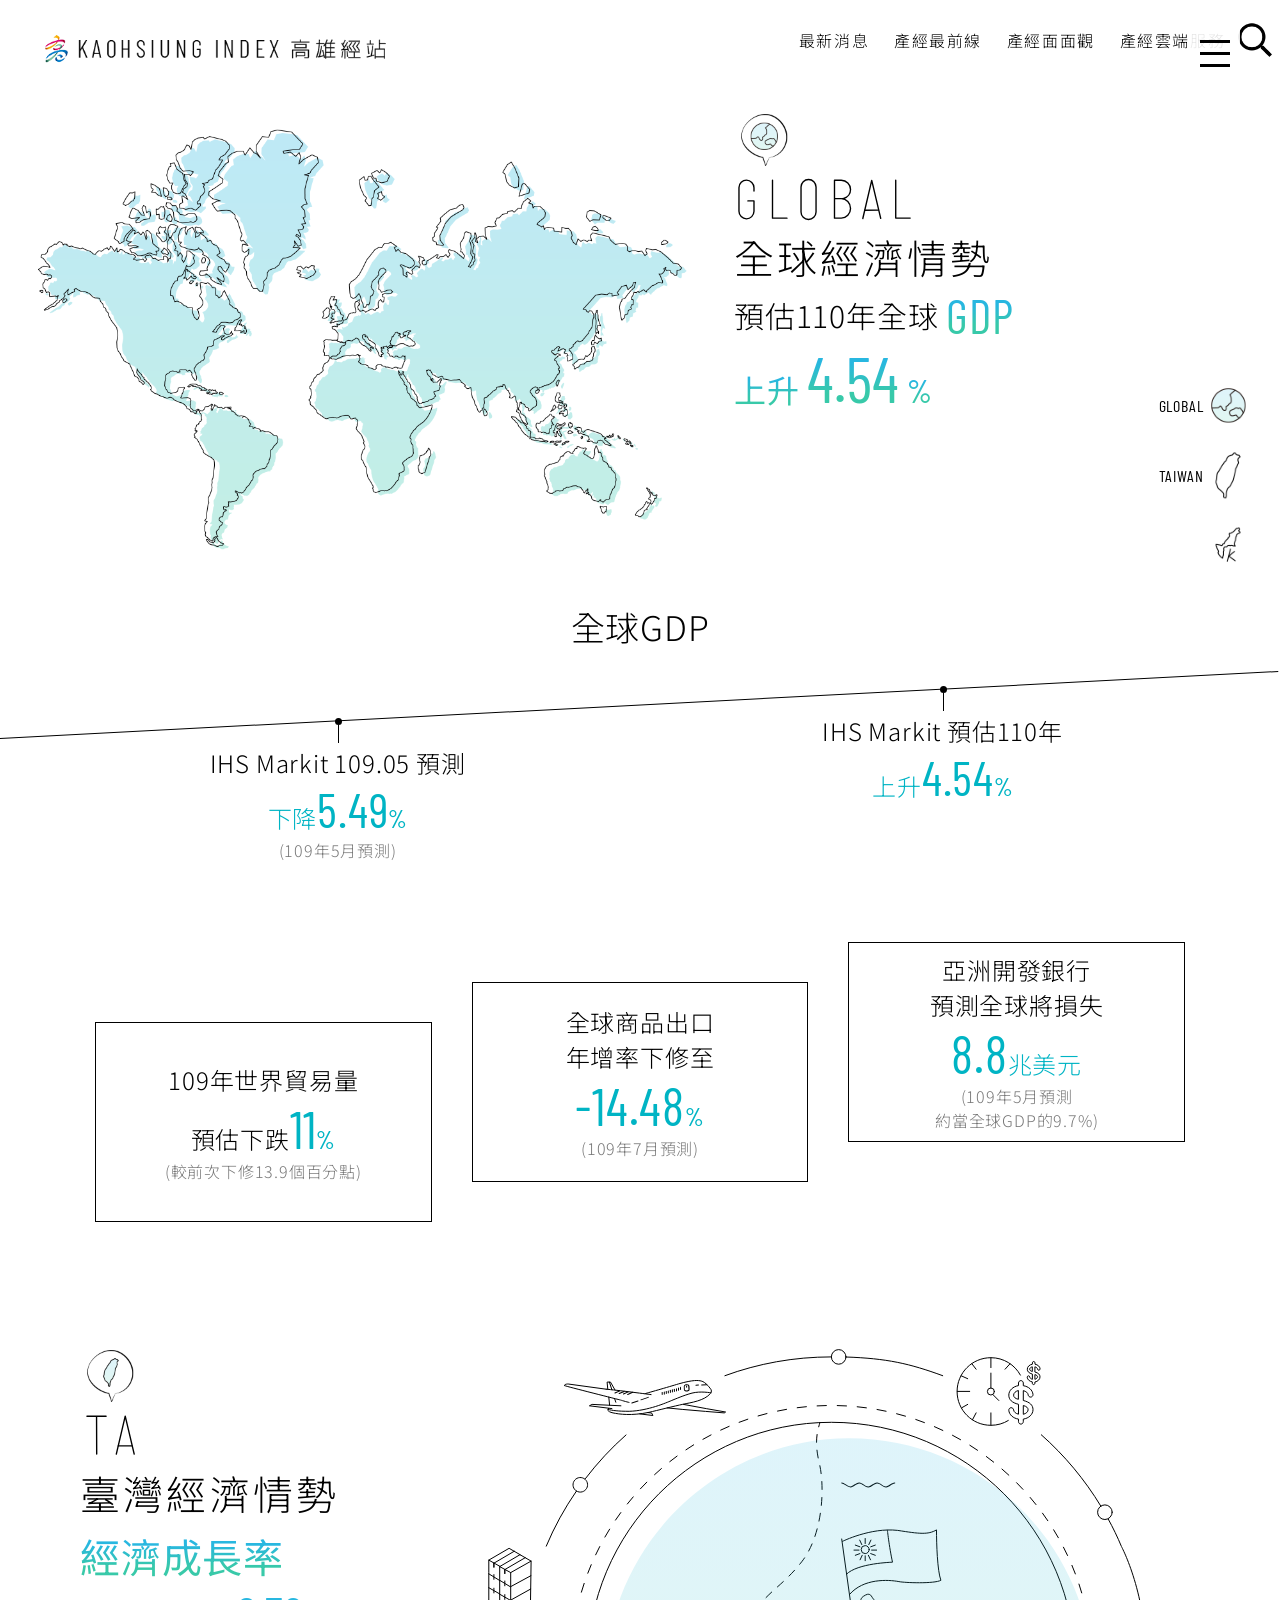
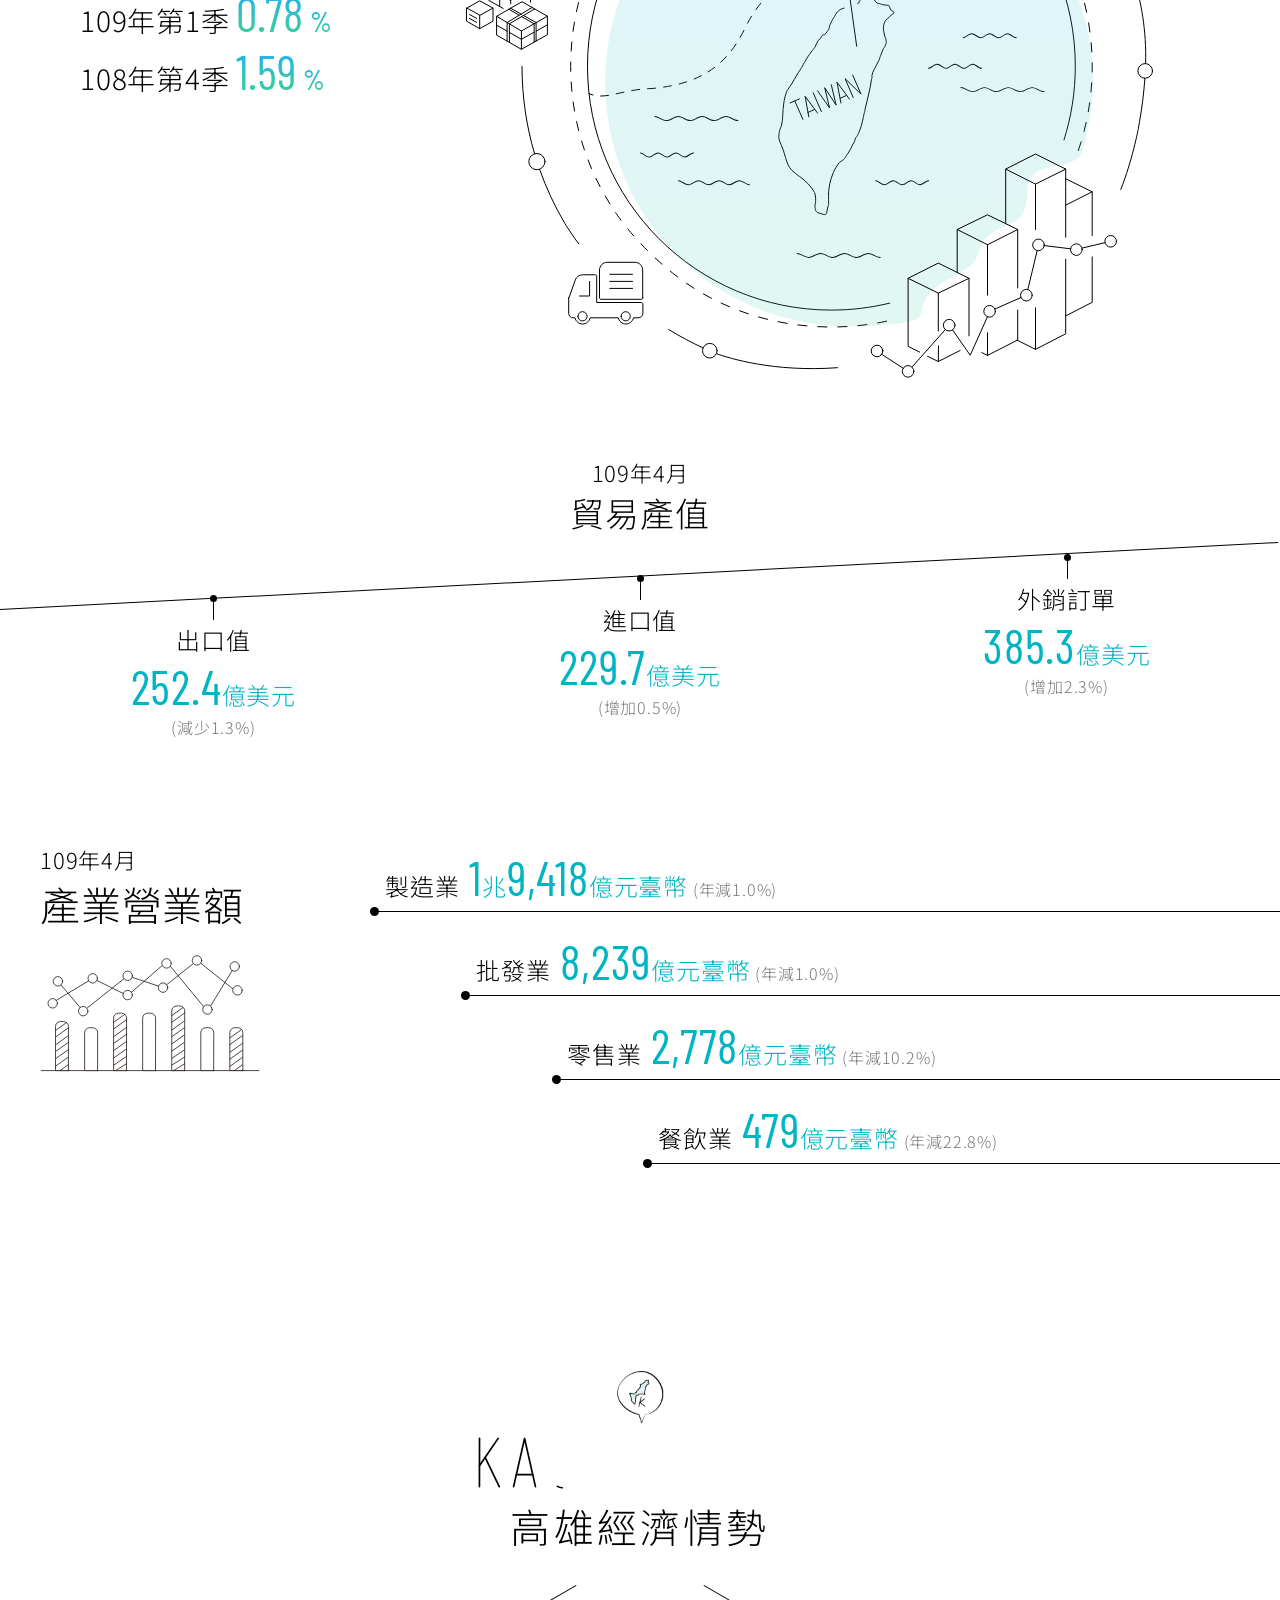
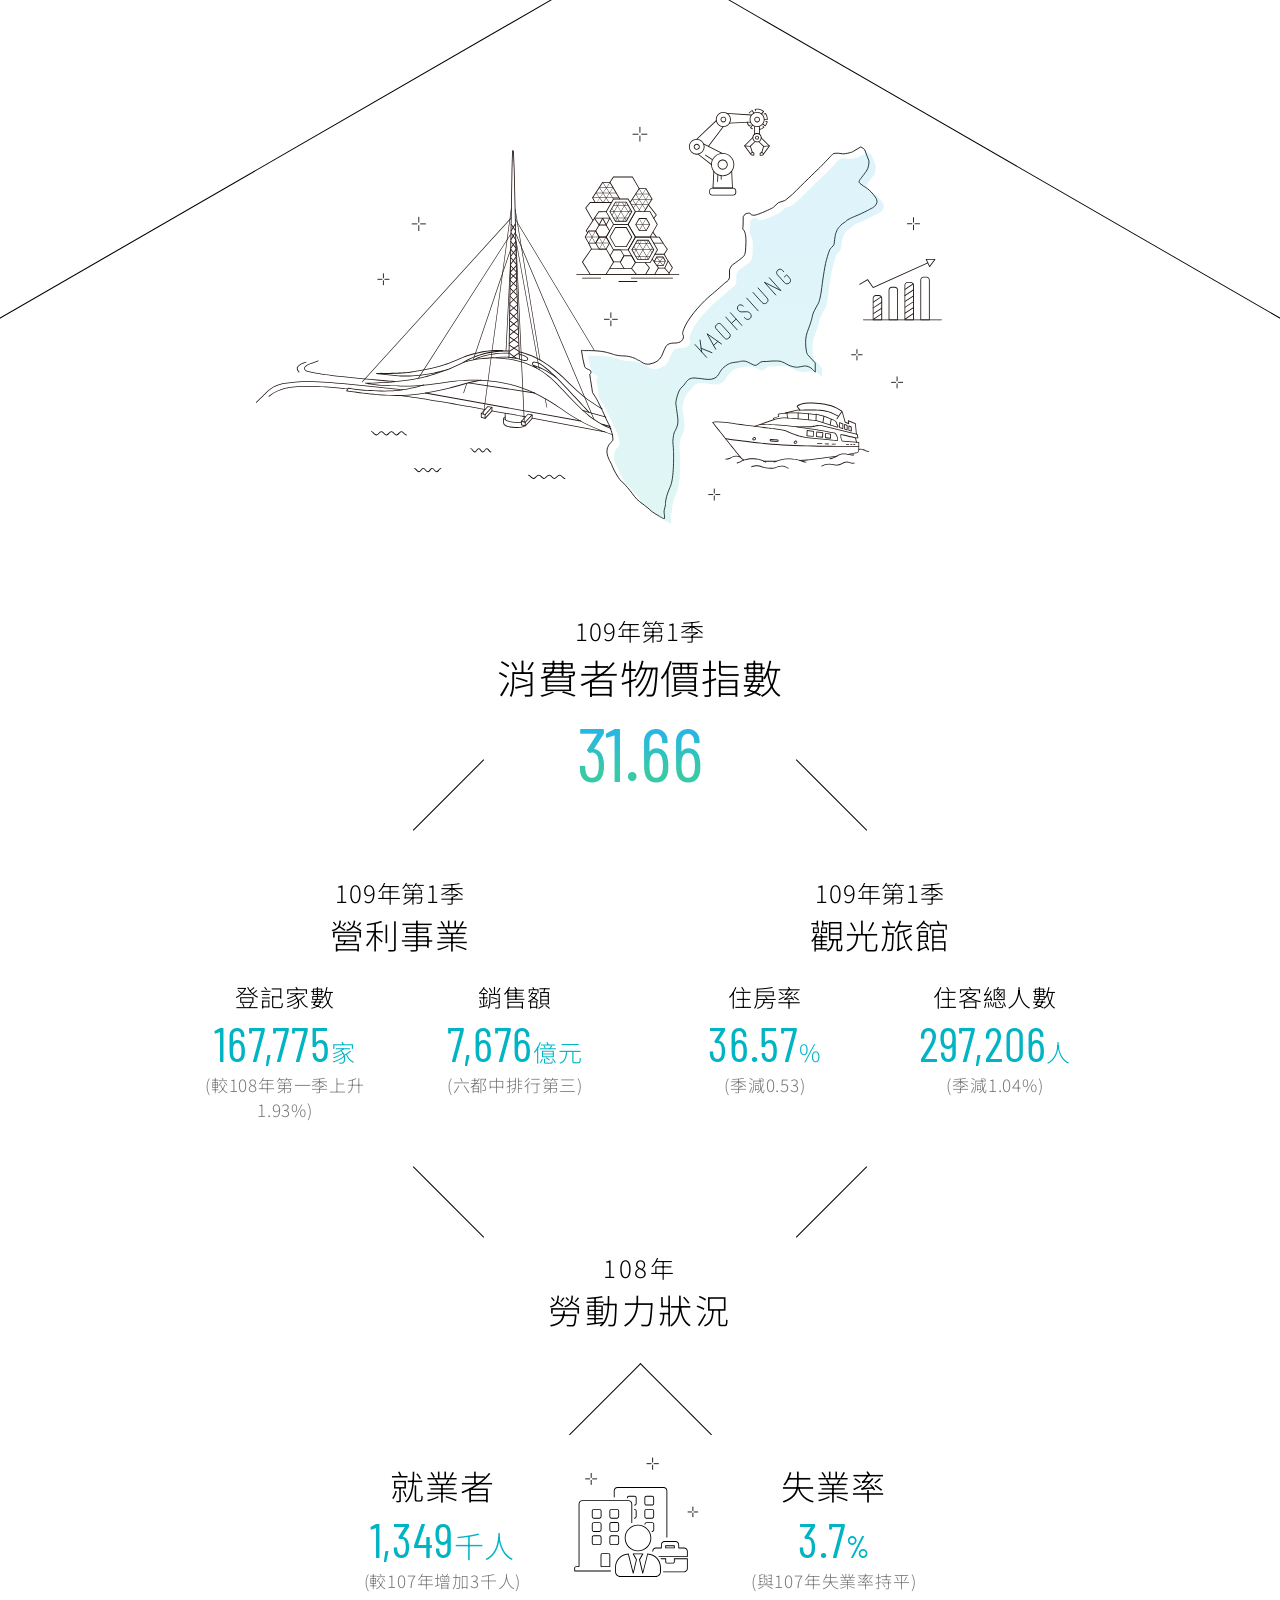
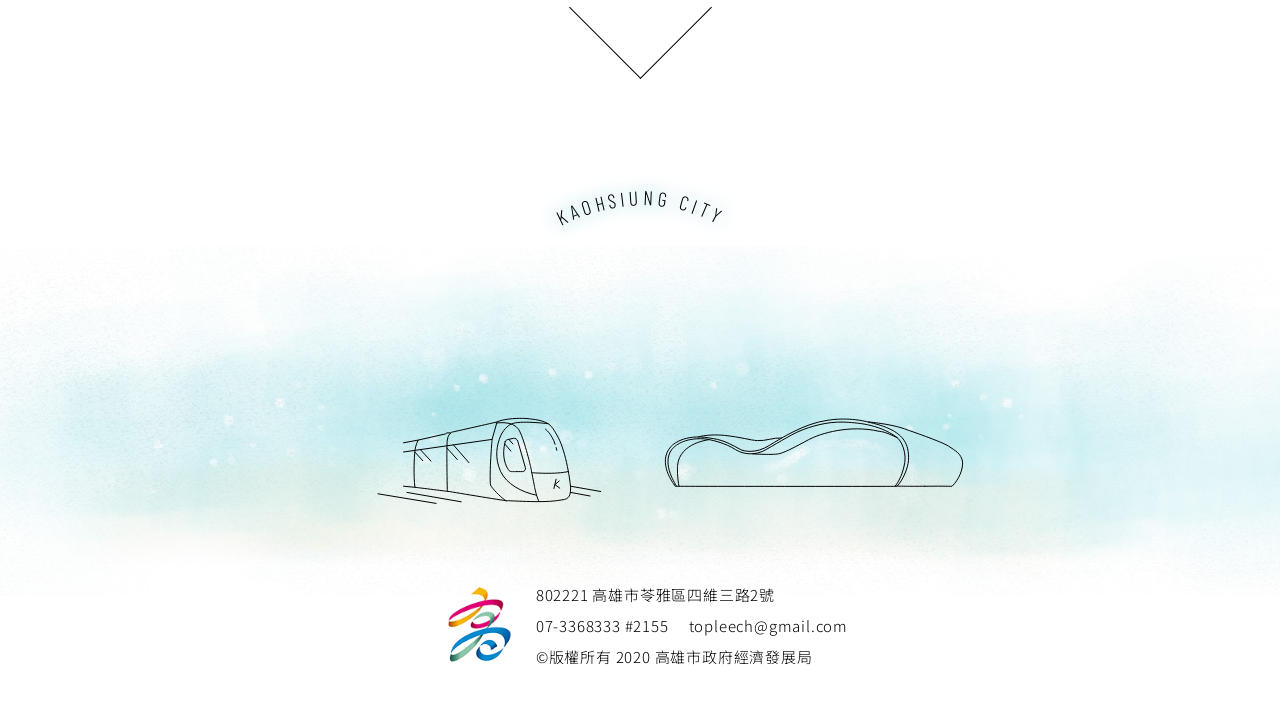
==== commit d02875ef: "Update index.html" ====
--- a/kcindex/index.html
+++ b/kcindex/index.html
@@ -5,6 +5,7 @@
 <meta http-equiv="content-language" content="zh-Hant-TW" />
 <meta name="viewport" content="width=device-width, initial-scale=1.0, user-scalable=no, minimum-scale=1.0, maximum-scale=1.0" />
 <meta name="apple-mobile-web-app-capable" content="yes" />
+<meta name="robots" content="noindex, nofollow">    
 <title>首頁-高雄經站Kaohsiung Index</title>
 <link rel="shortcut icon" href="layout/tw/images/favicon.ico" type="image/x-icon"/>
 <link href="layout/tw/css/style.css" rel="stylesheet" type="text/css" />
@@ -2291,4 +2292,4 @@
     }); 
 </script>
 </body>
-</html>+</html>
